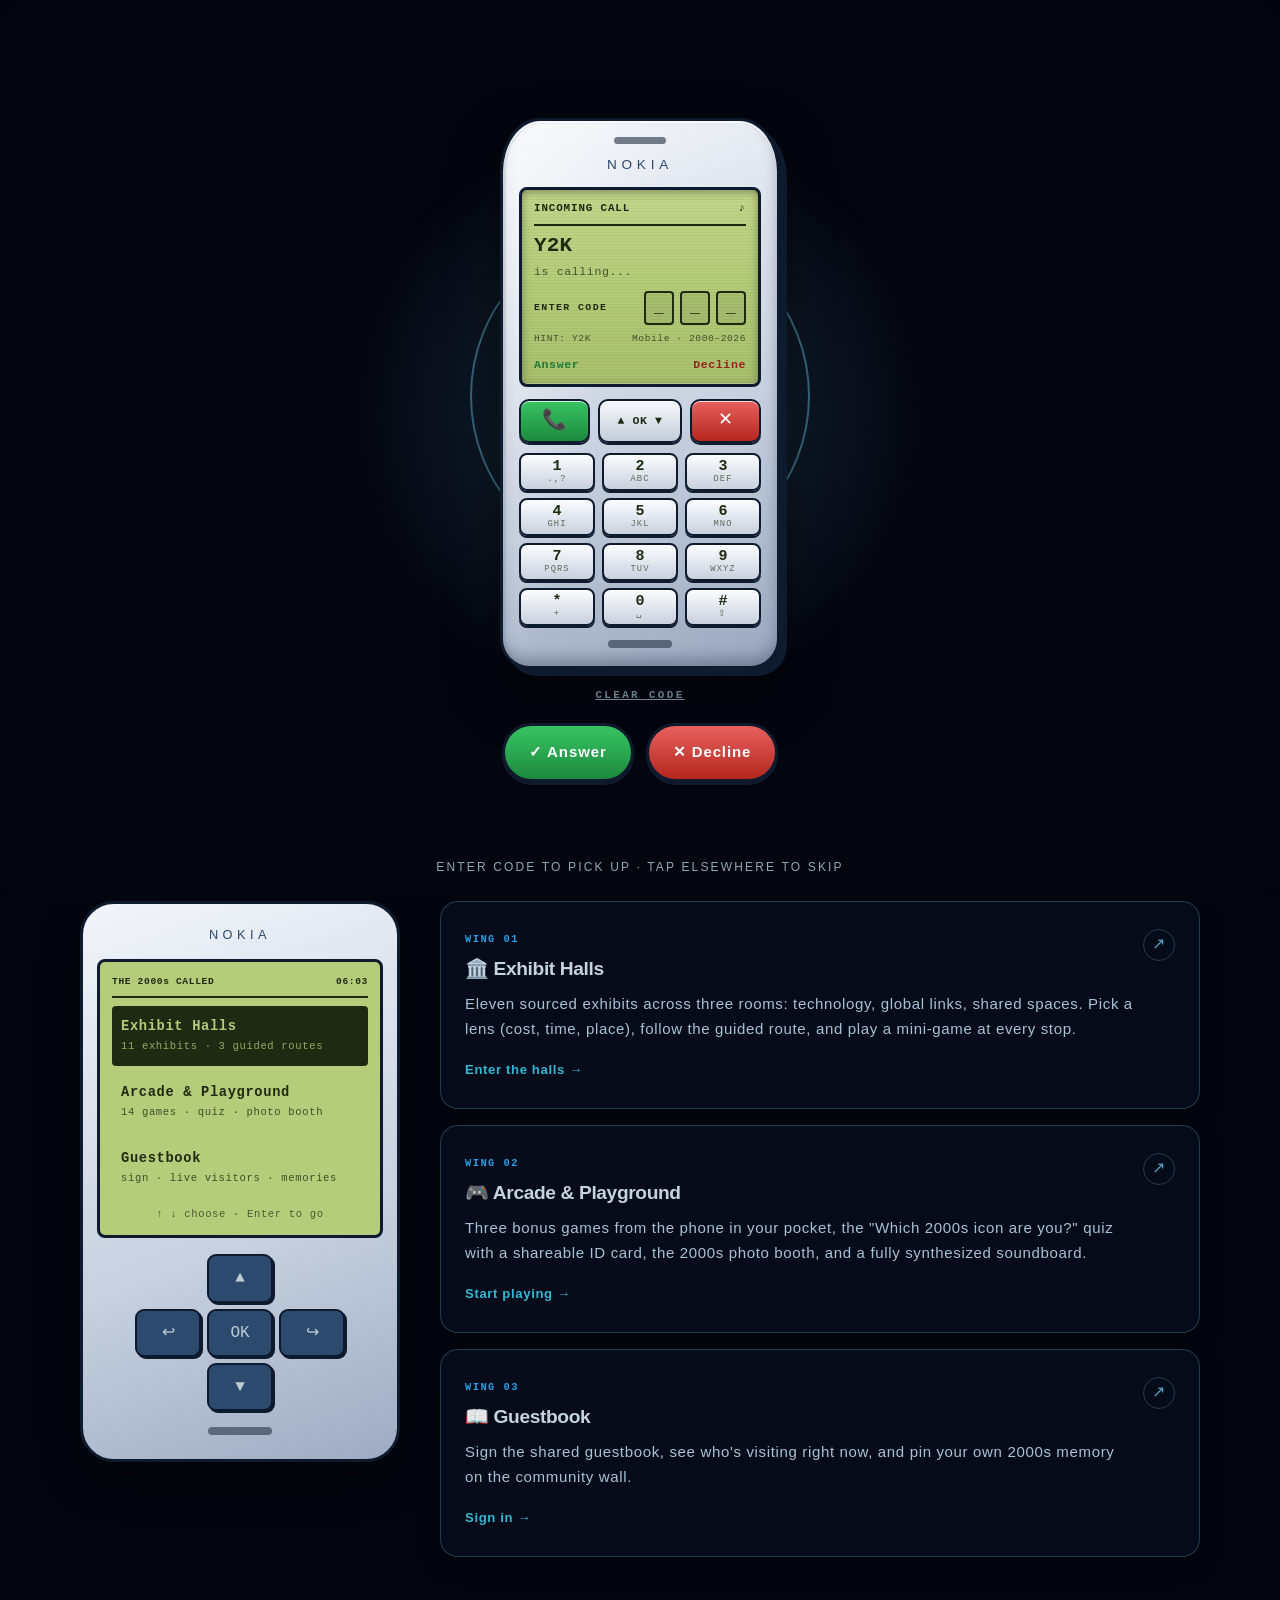
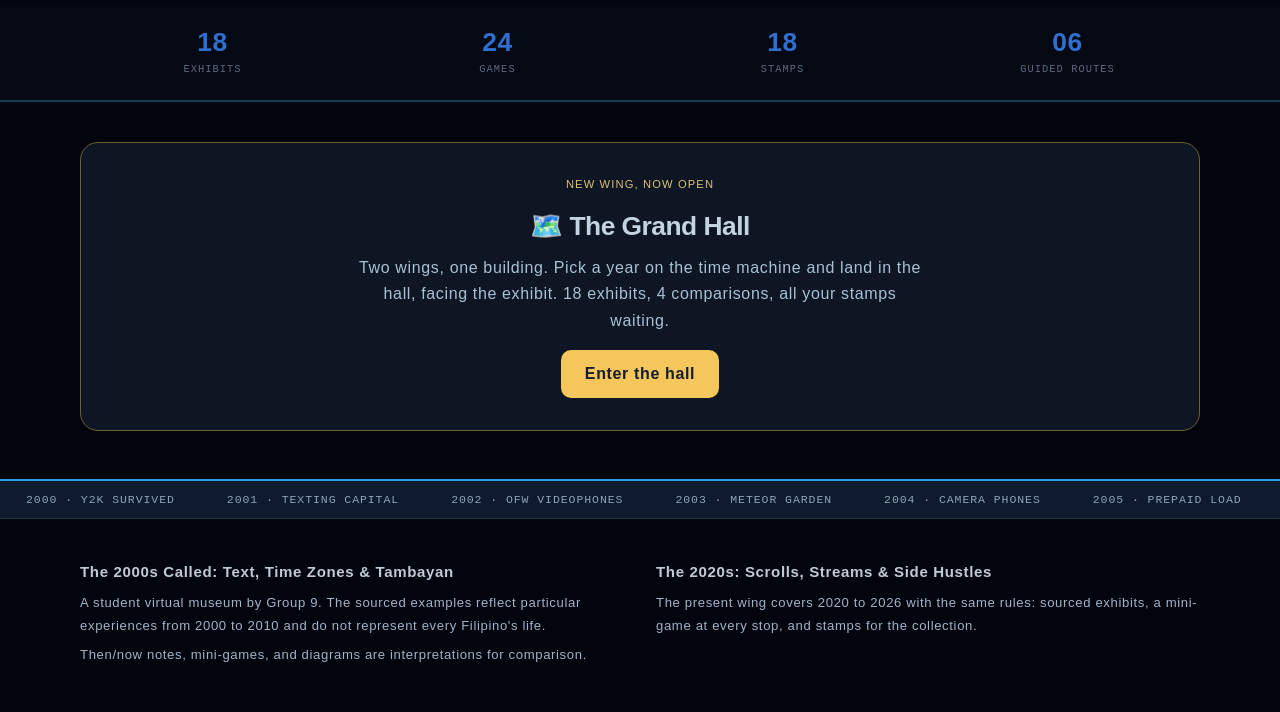
==== index.html @ 42da325d "Fix year-pop position, punch up the intro, add Y2K passcode to the ringing phone" ====
<!DOCTYPE html>
<html lang="en">
<head>
<meta charset="utf-8">
<meta name="viewport" content="width=device-width,initial-scale=1,viewport-fit=cover">
<title>Lobby · The 2000s Called</title>
<meta name="description" content="A Philippine pop culture virtual museum, 2000–2026. Two decades of exhibits, games, and stamps.">
<link rel="preconnect" href="https://commons.wikimedia.org">
<link rel="dns-prefetch" href="https://commons.wikimedia.org">
<link rel="canonical" href="https://lrcadelcarmenIT.github.io/y2kcalled.ppc/">
<meta property="og:title" content="Lobby · The 2000s Called">
<meta property="og:description" content="A Philippine pop culture virtual museum, 2000–2026. Two decades of exhibits, games, and stamps.">
<meta property="og:type" content="website">
<meta property="og:url" content="https://lrcadelcarmenIT.github.io/y2kcalled.ppc/">
<meta name="twitter:card" content="summary">
<meta name="twitter:title" content="Lobby · The 2000s Called">
<meta name="twitter:description" content="A Philippine pop culture virtual museum, 2000–2026. Two decades of exhibits, games, and stamps.">
<link rel="stylesheet" href="museum.css?v=noshadow">
<link rel="stylesheet" href="layout.css?v=noglow">
<link rel="stylesheet" href="enhance.css?v=noglow">
<style>
/* Time machine warp intro: full-screen overlay, transform/opacity only.
   An incoming call on a coded Nokia 3210 opens it: the phone rings with
   the Nokia tune until the visitor picks up (Answer), declines, or ~10s
   pass (auto-answer). On pickup the screen shows a connected state with a
   call timer for ~1s, then the warp pops: the years 2000-2026, huge, each
   over its real exhibit photo with its real exhibit name underneath,
   timeline bar gliding to 100%, then the title holds and the Lobby fades
   in. Normal speed throughout: 4.5s warp, 1.2s poster hold, 0.5s fade.
   No subtle textures — every change must read at a glance on a phone. */
.tm-intro{position:fixed;inset:0;z-index:9999;background:#04060f;display:flex;align-items:center;justify-content:center;overflow:hidden;touch-action:none;transition:opacity .5s cubic-bezier(.22,.61,.36,1),transform .5s cubic-bezier(.22,.61,.36,1);will-change:transform,opacity;}
/* Predictable sizing inside the overlay: padding and borders count inside
   the widths below, so the coded phone can never overflow a narrow phone. */
.tm-intro *{box-sizing:border-box;}
.tm-intro.tm-intro-leaving{opacity:0;transform:scale(1.07);pointer-events:none;}
.tm-intro-lock{overflow:hidden;}
@keyframes tm-lobby-in{from{opacity:0;}to{opacity:1;}}
html.tm-reveal main,html.tm-reveal .mast,html.tm-reveal .foot,html.tm-reveal .marquee,html.tm-reveal .year-ticker{animation:tm-lobby-in .6s ease both;}
.tm-warp{position:absolute;left:50%;top:50%;width:160vmax;height:160vmax;transform:translate(-50%,-50%);background:repeating-conic-gradient(from 0deg,rgba(92,184,217,0) 0deg 5deg,rgba(92,184,217,.16) 5deg 6deg,rgba(92,184,217,0) 6deg 11deg);-webkit-mask-image:radial-gradient(circle,transparent 14%,#000 55%);mask-image:radial-gradient(circle,transparent 14%,#000 55%);opacity:.35;pointer-events:none;will-change:transform,opacity;}
.tm-warp-purple{width:150vmax;height:150vmax;background:repeating-conic-gradient(from 0deg,rgba(139,63,217,0) 0deg 3deg,rgba(139,63,217,.16) 3deg 3.6deg,rgba(139,63,217,0) 3.6deg 7deg);-webkit-mask-image:radial-gradient(circle,transparent 20%,#000 60%);mask-image:radial-gradient(circle,transparent 20%,#000 60%);opacity:.18;}
.tm-photo{position:absolute;inset:0;background-size:cover;background-position:center;opacity:0;pointer-events:none;will-change:opacity,background-image,transform;transition:opacity .6s ease;}
/* Each new photo pushes in on its own year change (scale 1.02 to 1.14
   over .55s), so the depth change reads on every pop instead of a slow
   8s drift that barely moves inside a ~250ms year slot. The push is set
   from JS in showPhoto() and restarts on every change; transform-only,
   so it costs the compositor nothing; cover + scale-up can never expose
   an edge. */
@keyframes tm-photo-in{from{transform:scale(1.02);}to{transform:scale(1.14);}}
.tm-dim{position:absolute;inset:0;background:radial-gradient(ellipse at center,rgba(4,6,15,.14) 0%,rgba(4,6,15,.22) 55%,rgba(4,6,15,.34) 100%);pointer-events:none;}
.tm-burst{position:absolute;left:50%;top:50%;width:180vmax;height:180vmax;transform:translate(-50%,-50%) scale(.5);background:repeating-conic-gradient(from 0deg,rgba(92,184,217,0) 0deg 4deg,rgba(92,184,217,.55) 4deg 5deg,rgba(92,184,217,0) 5deg 9deg);-webkit-mask-image:radial-gradient(circle,transparent 8%,#000 45%);mask-image:radial-gradient(circle,transparent 8%,#000 45%);opacity:0;pointer-events:none;will-change:transform,opacity;}
.tm-burst.tm-burst-go{animation:tm-burst .7s ease-out forwards;}
@keyframes tm-burst{0%{opacity:0;transform:translate(-50%,-50%) scale(.5) rotate(0deg);}25%{opacity:.95;transform:translate(-50%,-50%) scale(1.15) rotate(12deg);}100%{opacity:0;transform:translate(-50%,-50%) scale(1.7) rotate(30deg);}}
.tm-flash{position:absolute;inset:0;background:#5cb8d9;opacity:0;pointer-events:none;}
.tm-flash.tm-flash-go{animation:tm-flash .4s ease-out forwards;}
@keyframes tm-flash{0%{opacity:.45;}100%{opacity:0;}}
/* The year stack. The year must pop at ONE fixed point on every change,
   so two things are pinned down here:
   (a) the perspective lives on .tm-year-wrap, whose box IS the year box
   (the ghost is absolute inside it, the year is its only in-flow child),
   so the perspective origin is the year's own centre. Before, the
   perspective sat on .tm-center, whose centre is ~65px below the year's
   (the name slot and the invisible title hang below it), so the
   translateZ zoom scaled that offset and the year swam ~44px vertically
   during every 300ms pop — up as it grew, down as it shrank.
   (b) the exhibit name lives in its own fixed-height slot (2 lines tall,
   vertically centred, overflow hidden), so a long name wrapping to two
   lines can never grow the block and shove the year up. Before, 2002
   ("OFW FAMILIES KEPT IN TOUCH", ~370px) and 2010 ("THE KEYPAD STARTED
   DISAPPEARING", ~442px) wrapped in the 350px slot at 390px wide and
   moved the year ~10px for those years only. */
.tm-center{position:relative;text-align:center;padding:0 20px;}
.tm-year-wrap{position:relative;perspective:800px;}
.tm-year-ghost{position:absolute;left:0;right:0;top:0;font-size:clamp(120px,36vw,320px);line-height:1;font-weight:800;letter-spacing:.02em;color:#5cb8d9;opacity:0;pointer-events:none;will-change:transform,opacity;}
.tm-year-ghost.era-2020s{color:#d94fd9;}
.tm-year-ghost.tm-ghost-go{animation:tm-ghost .4s cubic-bezier(.22,.61,.36,1) forwards;}
/* The ghost is the era-colour brightness pulse: a larger copy of the year
   in the era colour flashing up to half opacity behind the landing year,
   then fading as it grows past it. */
@keyframes tm-ghost{0%{opacity:.5;transform:translateZ(-60px) scale(.98);}100%{opacity:0;transform:translateZ(260px) scale(1.28);}}
.tm-year{font-size:clamp(120px,36vw,320px);line-height:1;font-weight:800;letter-spacing:.02em;color:#5cb8d9;transition:opacity .3s ease;will-change:transform,opacity;}
.tm-year.era-2000s{color:#5cb8d9;text-shadow:0 0 24px rgba(92,184,217,.9),0 0 70px rgba(92,184,217,.45);}
.tm-year.era-2020s{color:#d94fd9;text-shadow:0 0 24px rgba(217,79,217,.9),0 0 70px rgba(139,63,217,.5);}
.tm-year.tm-year-out{opacity:0;}
/* The beat: a quick opacity flash on the year itself as it lands, so each
   change reads even before the glow registers. Opacity-only, so it never
   fights the translateZ zoom the JS drives on the same element. */
.tm-year.tm-year-beat{animation:tm-year-beat .25s ease-out;}
@keyframes tm-year-beat{0%{opacity:.55;}100%{opacity:1;}}
.tm-name{font-size:clamp(16px,4.4vw,26px);font-weight:700;letter-spacing:.18em;text-transform:uppercase;color:#bfccd6;margin-top:12px;transition:opacity .3s ease;height:2.6em;line-height:1.3;display:flex;align-items:center;justify-content:center;overflow:hidden;}
.tm-name.tm-name-out{opacity:0;}
.tm-title{opacity:0;transform:scale(.94);}
.tm-title.tm-title-in{animation:tm-land .7s cubic-bezier(.18,1.5,.35,1) forwards;}
@keyframes tm-land{0%{opacity:0;transform:scale(.82);}55%{opacity:1;transform:scale(1.06);}100%{opacity:1;transform:scale(1);}}
.tm-title h2{font-size:clamp(48px,12vw,110px);line-height:1.05;letter-spacing:.04em;color:#bfccd6;margin:0 0 10px;text-shadow:0 0 16px rgba(92,184,217,.85),0 0 44px rgba(92,184,217,.5),0 0 90px rgba(92,184,217,.28);}
.tm-kicker{font-size:clamp(11px,2.4vw,15px);letter-spacing:.28em;color:#5cb8d9;margin:0 0 12px;}
.tm-tag{font-size:clamp(13px,2.8vw,18px);color:#bfccd6;margin:0;}
.tm-title-in .tm-tag{animation:tm-tag-in .5s ease .15s both;}
@keyframes tm-tag-in{from{opacity:0;transform:translateY(6px);}to{opacity:1;transform:translateY(0);}}
.tm-timeline{position:absolute;left:18px;right:18px;bottom:56px;pointer-events:none;}
.tm-timeline-row{display:flex;justify-content:space-between;align-items:baseline;font-size:13px;letter-spacing:.14em;color:#8fa8b8;margin-bottom:6px;}
.tm-timeline-now{font-size:24px;font-weight:800;letter-spacing:.04em;color:#5cb8d9;}
.tm-timeline-now.era-2020s{color:#d94fd9;}
.tm-timeline-track{height:12px;border-radius:6px;background:rgba(191,204,214,.22);overflow:hidden;}
.tm-timeline-fill{height:100%;width:0%;border-radius:6px;background:linear-gradient(90deg,#5cb8d9,#8b3fd9,#d94fd9);}
/* No width transition on the fill, on purpose. The fill is set by JS on every
   year change and must paint at exactly that width on the next frame. A
   transition retargets on every change, and when the compositor produces
   frames sparsely (headless/screenshot sessions) the retargeted transition
   never visibly progresses, so the bar sat pinned near its first value
   (~5.6%) while the years flew past, only catching up to 100% once the
   changes stopped at the title hold. Instant width sets cannot lag. */
.tm-skip{position:absolute;left:0;right:0;bottom:22px;text-align:center;font-size:12px;letter-spacing:.18em;color:#8fa8b8;margin:0;}
/* Incoming call opening: a coded Nokia 3210 rings — no photo. The phone is
   drawn in CSS/HTML in the Lobby Nokia's style, but realistic: true-to-life
   proportions, the 3210's shape, a proper keypad with real-looking keys, a
   believable LCD screen, and shading/depth (sheen, inset highlights, hard
   and soft shadows) so it reads as a real handset. The classic Nokia tune
   (assets/audio/nokia-tune.mp3, the Arcade soundboard file) plays with the
   ringing; browsers block audio before a gesture, so the first attempt is
   made on load and retried on the first pointerdown. The call is locked
   behind a passcode: the screen says Y2K is calling, and the visitor types
   Y2K on the keypad (classic multi-tap: 9 three times for Y, 2 four times
   for 2, 5 twice for K; a physical keyboard types Y, 2, K straight in).
   The right code unlocks the phone (UNLOCKED, ring stops), then CONNECTED
   for ~1s and the warp pops. Answer while locked shakes the phone and
   says ENTER CODE FIRST. Decline, tap elsewhere, any other key, or ~10s
   of ringing (auto-answer) skip the code entirely. The warp itself is
   unchanged and at normal speed: 4.5s warp, 1.2s poster hold, 0.5s fade.
   Total ~7.8s after the code is typed. */
.tm-call{position:absolute;inset:0;display:flex;flex-direction:column;align-items:center;justify-content:center;gap:16px;z-index:5;pointer-events:none;transition:opacity .4s cubic-bezier(.22,.61,.36,1),transform .4s cubic-bezier(.22,.61,.36,1);animation:tm-call-in .5s cubic-bezier(.22,.61,.36,1) backwards;}
/* The phone glides in on load instead of popping into place. `backwards`
   fill only: once the entrance ends, the element returns to its normal
   styles, so the lift-away transition (tm-call-off) still works. */
@keyframes tm-call-in{from{opacity:0;transform:translateY(14px) scale(.96);}to{opacity:1;transform:translateY(0) scale(1);}}
.tm-call.tm-call-off{opacity:0;transform:translateY(-28px) scale(1.1);pointer-events:none;}
.tm-call-glow{position:absolute;left:50%;top:46%;width:72vmin;height:72vmin;transform:translate(-50%,-50%);background:radial-gradient(circle,rgba(92,184,217,.22) 0%,rgba(92,184,217,0) 65%);pointer-events:none;}
.tm-call-pulse{position:absolute;left:50%;top:44%;width:min(340px,86vw);height:min(340px,86vw);transform:translate(-50%,-50%);border:2px solid rgba(92,184,217,.5);border-radius:50%;animation:tm-ring-pulse 1.6s ease-out infinite;pointer-events:none;}
@keyframes tm-ring-pulse{0%{opacity:.7;transform:translate(-50%,-50%) scale(.55);}100%{opacity:0;transform:translate(-50%,-50%) scale(1.15);}}
/* The 3210: tall candybar, slightly tapered, curved top and bottom. Same
   materials as the Lobby Nokia (light gradient body, dark border, hard
   offset shadow) plus a top sheen, inset highlights and a soft drop shadow
   for depth. It shakes in short bursts with a pause, like a real ring. */
.tm-call-phone{position:relative;width:min(280px,72vw);background:linear-gradient(160deg,#f4f6fa 0,#c9d2e0 55%,#9aa7bd 100%);border:3px solid #0e1a2e;border-radius:40px 40px 30px 30px/54px 54px 30px 30px;padding:14px 16px 18px;box-shadow:7px 7px 0 #0e1a2e,0 24px 50px rgba(0,0,0,.55),inset 0 2px 0 rgba(255,255,255,.75),inset 0 -8px 14px rgba(14,26,46,.28);pointer-events:auto;cursor:pointer;animation:tm-ring-shake 1.1s ease-in-out infinite;}
.tm-call-phone::before{content:"";position:absolute;inset:3px;border-radius:36px 36px 26px 26px/48px 48px 26px 26px;background:linear-gradient(105deg,rgba(255,255,255,.5) 0%,rgba(255,255,255,0) 42%);pointer-events:none;}
@keyframes tm-ring-shake{0%,55%,100%{transform:rotate(0deg) translateX(0);}8%{transform:rotate(1.2deg) translateX(2px);}16%{transform:rotate(-1.2deg) translateX(-2px);}24%{transform:rotate(.9deg) translateX(1px);}32%{transform:rotate(-.9deg) translateX(-1px);}40%{transform:rotate(.4deg);}48%{transform:rotate(0deg) translateX(0);}}
/* Once picked up, the phone stops shaking, the bell goes quiet, and the
   ring pulse fades — the call is connected. */
.tm-call-phone.tm-connected{animation:none;}
.tm-call-phone.tm-connected .tm-call-bell{animation:none;opacity:0;}
.tm-call.tm-connected .tm-call-pulse{animation:none;opacity:0;}
.tm-call-earpiece{position:relative;width:52px;height:7px;background:#0e1a2e;border-radius:4px;margin:2px auto 10px;opacity:.55;}
.tm-call-brand{position:relative;text-align:center;color:#2c4a6e;font-family:'Archivo Black',Impact,sans-serif;letter-spacing:.35em;font-size:.85rem;margin-bottom:10px;}
/* The LCD: recessed green glass, lighter at the top, faint pixel rows. The
   caller is the biggest thing on it; the softkey hints at the bottom mirror
   the real Answer/Decline buttons below the phone. */
.tm-call-screen{position:relative;background:linear-gradient(180deg,#c2d68a 0,#b5cc7a 45%,#a8bf6c 100%);border:3px solid #0e1a2e;border-radius:8px;min-height:172px;padding:10px 12px;display:flex;flex-direction:column;font-family:'Space Mono',monospace;color:#1e2b12;box-shadow:inset 0 2px 8px rgba(0,0,0,.35),inset 0 -1px 0 rgba(255,255,255,.35);}
.tm-call-screen::after{content:"";position:absolute;inset:0;border-radius:5px;background:repeating-linear-gradient(180deg,rgba(30,43,18,.05) 0 1px,transparent 1px 3px);pointer-events:none;}
.tm-call-status{display:flex;justify-content:space-between;font-size:.68rem;font-weight:700;letter-spacing:.08em;border-bottom:2px solid #1e2b12;padding-bottom:6px;margin-bottom:8px;}
.tm-call-bell{animation:tm-bell-pulse 1.1s ease-in-out infinite;}
@keyframes tm-bell-pulse{0%,55%,100%{opacity:1;}25%{opacity:.25;}45%{opacity:1;}}
.tm-call-caller{font-size:clamp(16px,5vw,21px);font-weight:700;letter-spacing:.01em;line-height:1.15;white-space:nowrap;}
.tm-call-sub{font-size:.72rem;opacity:.75;margin-top:4px;}
.tm-call-softkeys{margin-top:auto;padding-top:8px;display:flex;justify-content:space-between;font-size:.72rem;font-weight:700;}
.tm-call-softkeys .tm-sk-answer{color:#1d7a35;}
.tm-call-softkeys .tm-sk-decline{color:#a11d1d;}
/* The passcode: three slots on the LCD. The active slot (the letter
   currently cycling under multi-tap) is inverted and blinks, so the
   visitor sees W, X, Y change as they tap 9. Filled slots are solid. */
.tm-code{display:flex;align-items:center;justify-content:space-between;gap:8px;margin-top:10px;}
.tm-code-label{font-size:.62rem;font-weight:700;letter-spacing:.14em;}
.tm-code-slots{display:flex;gap:6px;}
.tm-code-slot{width:30px;height:34px;display:flex;align-items:center;justify-content:center;border:2px solid #1e2b12;border-radius:4px;font-size:1rem;font-weight:700;background:rgba(30,43,18,.08);}
.tm-code-slot.tm-code-active{background:#1e2b12;color:#b5cc7a;animation:tm-code-blink .5s steps(2,start) infinite;}
@keyframes tm-code-blink{50%{opacity:.55;}}
.tm-code-slot.tm-code-filled{background:rgba(30,43,18,.14);}
.tm-code-hint{display:flex;justify-content:space-between;font-size:.6rem;letter-spacing:.06em;opacity:.75;margin-top:6px;}
/* Wrong code / locked answer: a short horizontal shake. Transform-only,
   and it only replaces the ring shake while it runs. */
.tm-call-phone.tm-code-deny{animation:tm-deny-shake .45s ease-in-out;}
@keyframes tm-deny-shake{0%,100%{transform:translateX(0);}20%{transform:translateX(-7px);}40%{transform:translateX(6px);}60%{transform:translateX(-4px);}80%{transform:translateX(3px);}}
/* Unlocked: the ring stops (shake off, bell quiet, pulse faded) while the
   UNLOCKED beat shows, before the CONNECTED screen takes over. */
.tm-call-phone.tm-unlocked{animation:none;}
.tm-call-phone.tm-unlocked .tm-call-bell{animation:none;opacity:0;}
.tm-call.tm-unlocked .tm-call-pulse{animation:none;opacity:0;}
/* Clear code: a small text button under the phone, for starting the code
   over without waiting for a wrong-code reset. */
.tm-code-clear{pointer-events:auto;background:none;border:none;font-family:'Space Mono',monospace;font-size:.68rem;font-weight:700;letter-spacing:.22em;color:#8fa8b8;text-decoration:underline;cursor:pointer;padding:2px 8px;}
/* Call keys: green call, wide Navi-key, red end. Call and end are real
   buttons; the Navi-key is a plain span (tapping the phone itself answers). */
.tm-call-keys{position:relative;display:grid;grid-template-columns:1fr 1.2fr 1fr;gap:8px;margin-top:12px;}
.tm-key{border:2px solid #0e1a2e;border-radius:10px;background:linear-gradient(180deg,#f7f9fc 0,#c3ccd9 100%);box-shadow:0 2px 0 #0e1a2e,inset 0 1px 0 rgba(255,255,255,.8);font-family:'Space Mono',monospace;color:#1e2b12;cursor:pointer;padding:0;min-height:44px;}
.tm-key-call{background:linear-gradient(180deg,#37c463 0,#1d8a3e 100%);color:#fff;font-size:20px;}
.tm-key-end{background:linear-gradient(180deg,#e8605f 0,#b3271e 100%);color:#fff;font-size:18px;}
.tm-key-navi{font-size:.72rem;font-weight:700;letter-spacing:.05em;display:flex;align-items:center;justify-content:center;cursor:pointer;}
/* The keypad: domed keys with a number and its letters, shaded like real
   rubber keys — light on top, darker at the bottom, hard edge underneath. */
.tm-call-pad{position:relative;display:grid;grid-template-columns:repeat(3,1fr);gap:7px;margin-top:10px;}
.tm-pad-key{border:2px solid #0e1a2e;border-radius:8px;background:linear-gradient(180deg,#fbfcfe 0,#c9d1de 100%);box-shadow:0 2px 0 #0e1a2e,inset 0 1px 0 rgba(255,255,255,.85);min-height:38px;display:flex;flex-direction:column;align-items:center;justify-content:center;font-family:'Space Mono',monospace;color:#1e2b12;line-height:1.05;padding:0;cursor:pointer;}
.tm-pad-key b{font-size:15px;}
.tm-pad-key span{font-size:.55rem;letter-spacing:.12em;opacity:.65;}
.tm-call-speaker{position:relative;width:64px;height:8px;background:#0e1a2e;border-radius:4px;margin:14px auto 0;opacity:.5;}
/* The two big buttons under the phone: the unmistakable way to answer or
   decline, big enough for a thumb. */
.tm-call-actions{position:relative;display:flex;gap:12px;pointer-events:auto;z-index:6;}
.tm-call-btn{border:3px solid #0e1a2e;border-radius:999px;padding:14px 24px;min-height:48px;font-size:15px;font-weight:800;letter-spacing:.06em;cursor:pointer;box-shadow:0 3px 0 #0e1a2e;font-family:inherit;}
.tm-call-answer{background:linear-gradient(180deg,#37c463,#1d8a3e);color:#fff;}
.tm-call-decline{background:linear-gradient(180deg,#e8605f,#b3271e);color:#fff;}
/* Short screens: shrink the phone so the whole call layer fits without
   clipping. The overlay never scrolls, so the handset must fit the
   viewport it is given — a 390px phone in landscape or a short Android
   screen still shows the whole phone, its keys and both buttons. */
@media (max-height:720px){
  .tm-call{gap:12px;}
  .tm-call-phone{padding:10px 14px 14px;}
  .tm-call-screen{min-height:150px;}
  .tm-pad-key{min-height:32px;}
}
@media (max-height:600px){
  .tm-call-screen{min-height:130px;}
  .tm-pad-key{min-height:28px;}
  .tm-key{min-height:36px;}
  .tm-call-btn{min-height:44px;padding:12px 20px;}
}
/* While the call rings, the warp stage stays hidden behind the phone. */
.tm-intro.tm-calling .tm-center,.tm-intro.tm-calling .tm-timeline,.tm-intro.tm-calling .tm-warp,.tm-intro.tm-calling .tm-warp-purple,.tm-intro.tm-calling .tm-photo{opacity:0!important;}
@media (prefers-reduced-motion:reduce){.tm-call,.tm-call-phone,.tm-call-bell,.tm-call-pulse,.tm-photo{animation:none!important;}}
/* 2020s smartphone moved into the hero (under the title): room below it so
   it does not touch the pictures. The lobby-menu phone-wrap now holds only
   the wing cards, so it is a single column at every width. */
.intro-grid[data-pane="2020s"] .intro-copy .smartphone{margin:28px auto;}
.phone-wrap{grid-template-columns:minmax(0,1fr);}
</style>
</head>
<body class="future"><div class="site-dust" id="site-dust" aria-hidden="true"></div>
<div class="tm-intro tm-calling" id="tm-intro" aria-hidden="true">
  <audio id="tm-tune" src="assets/audio/nokia-tune.mp3?v=realclips2" preload="auto"></audio>
  <div class="tm-call" id="tm-call" aria-hidden="true">
    <div class="tm-call-glow" aria-hidden="true"></div>
    <div class="tm-call-pulse" aria-hidden="true"></div>
    <div class="tm-call-phone" id="tm-call-phone" role="button" tabindex="0" aria-label="Nokia 3210, incoming call from Y2K. Enter the code Y2K on the keypad, then answer.">
      <div class="tm-call-earpiece" aria-hidden="true"></div>
      <div class="tm-call-brand">NOKIA</div>
      <div class="tm-call-screen">
        <div class="tm-call-status"><span id="tm-call-status-text">INCOMING CALL</span><span class="tm-call-bell" aria-hidden="true">♪</span></div>
        <div class="tm-call-caller">Y2K</div>
        <div class="tm-call-sub" id="tm-call-sub">is calling...</div>
        <div class="tm-code" id="tm-code">
          <span class="tm-code-label">ENTER CODE</span>
          <span class="tm-code-slots">
            <span class="tm-code-slot" id="tm-code-0">_</span>
            <span class="tm-code-slot" id="tm-code-1">_</span>
            <span class="tm-code-slot" id="tm-code-2">_</span>
          </span>
        </div>
        <div class="tm-code-hint"><span>HINT: Y2K</span><span>Mobile · 2000–2026</span></div>
        <div class="tm-call-softkeys"><span class="tm-sk-answer" id="tm-call-sk-answer">Answer</span><span class="tm-sk-decline" id="tm-call-sk-decline">Decline</span></div>
      </div>
      <div class="tm-call-keys">
        <button type="button" class="tm-key tm-key-call" id="tm-callkey-answer" aria-label="Answer the call">📞</button>
        <span class="tm-key tm-key-navi" aria-hidden="true">▲ OK ▼</span>
        <button type="button" class="tm-key tm-key-end" id="tm-callkey-decline" aria-label="Decline the call">✕</button>
      </div>
      <div class="tm-call-pad" id="tm-call-pad">
        <button type="button" class="tm-pad-key" data-key="1" aria-label="Key 1"><b>1</b><span>.,?</span></button>
        <button type="button" class="tm-pad-key" data-key="2" aria-label="Key 2, ABC"><b>2</b><span>ABC</span></button>
        <button type="button" class="tm-pad-key" data-key="3" aria-label="Key 3, DEF"><b>3</b><span>DEF</span></button>
        <button type="button" class="tm-pad-key" data-key="4" aria-label="Key 4, GHI"><b>4</b><span>GHI</span></button>
        <button type="button" class="tm-pad-key" data-key="5" aria-label="Key 5, JKL"><b>5</b><span>JKL</span></button>
        <button type="button" class="tm-pad-key" data-key="6" aria-label="Key 6, MNO"><b>6</b><span>MNO</span></button>
        <button type="button" class="tm-pad-key" data-key="7" aria-label="Key 7, PQRS"><b>7</b><span>PQRS</span></button>
        <button type="button" class="tm-pad-key" data-key="8" aria-label="Key 8, TUV"><b>8</b><span>TUV</span></button>
        <button type="button" class="tm-pad-key" data-key="9" aria-label="Key 9, WXYZ"><b>9</b><span>WXYZ</span></button>
        <button type="button" class="tm-pad-key" data-key="*" aria-label="Key star"><b>*</b><span>+</span></button>
        <button type="button" class="tm-pad-key" data-key="0" aria-label="Key 0"><b>0</b><span>␣</span></button>
        <button type="button" class="tm-pad-key" data-key="#" aria-label="Key hash"><b>#</b><span>⇧</span></button>
      </div>
      <div class="tm-call-speaker" aria-hidden="true"></div>
    </div>
    <button type="button" class="tm-code-clear" id="tm-code-clear">CLEAR CODE</button>
    <div class="tm-call-actions">
      <button type="button" class="tm-call-btn tm-call-answer" id="tm-answer">✓ Answer</button>
      <button type="button" class="tm-call-btn tm-call-decline" id="tm-decline">✕ Decline</button>
    </div>
  </div>
  <div class="tm-photo" id="tm-photo" aria-hidden="true"></div>
  <div class="tm-photo" id="tm-photo-b" aria-hidden="true"></div>
  <div class="tm-dim" aria-hidden="true"></div>
  <div class="tm-warp" id="tm-warp" aria-hidden="true"></div>
  <div class="tm-warp tm-warp-purple" id="tm-warp-purple" aria-hidden="true"></div>
  <div class="tm-burst" id="tm-burst" aria-hidden="true"></div>
  <div class="tm-flash" id="tm-flash" aria-hidden="true"></div>
  <div class="tm-center">
    <div class="tm-year-wrap" id="tm-year-wrap">
      <div class="tm-year-ghost" id="tm-year-ghost" aria-hidden="true"></div>
      <div class="tm-year era-2000s" id="tm-year">2000</div>
    </div>
    <div class="tm-name" id="tm-name">Y2K</div>
    <div class="tm-title" id="tm-title">
      <p class="tm-kicker">2000–2026</p>
      <h2>THE 2000s CALLED</h2>
      <p class="tm-tag">A Philippine pop culture virtual museum.</p>
    </div>
  </div>
  <div class="tm-timeline" aria-hidden="true">
    <div class="tm-timeline-row"><span>2000</span><span class="tm-timeline-now era-2000s" id="tm-timeline-now">2000</span><span>2026</span></div>
    <div class="tm-timeline-track"><div class="tm-timeline-fill" id="tm-timeline-fill"></div></div>
  </div>
  <p class="tm-skip" id="tm-skip">ENTER CODE TO PICK UP · TAP ELSEWHERE TO SKIP</p>
</div>
<noscript><style>.tm-intro{display:none!important;}</style></noscript>
<script>
(function(){
  var overlay=document.getElementById('tm-intro');
  if(!overlay)return;
  var yearEl=document.getElementById('tm-year');
  var nameEl=document.getElementById('tm-name');
  var titleEl=document.getElementById('tm-title');
  var warpEl=document.getElementById('tm-warp');
  var warpP=document.getElementById('tm-warp-purple');
  var photoEl=document.getElementById('tm-photo');
  var photoB=document.getElementById('tm-photo-b');
  var ghostEl=document.getElementById('tm-year-ghost');
  var burstEl=document.getElementById('tm-burst');
  var flashEl=document.getElementById('tm-flash');
  var tlFill=document.getElementById('tm-timeline-fill');
  var tlNow=document.getElementById('tm-timeline-now');
  var callEl=document.getElementById('tm-call');
  var callPhone=document.getElementById('tm-call-phone');
  var answerBtn=document.getElementById('tm-answer');
  var declineBtn=document.getElementById('tm-decline');
  var callKeyAnswer=document.getElementById('tm-callkey-answer');
  var callKeyDecline=document.getElementById('tm-callkey-decline');
  var skipHint=document.getElementById('tm-skip');
  var tune=document.getElementById('tm-tune');
  var callStatusText=document.getElementById('tm-call-status-text');
  var callSub=document.getElementById('tm-call-sub');
  var skAnswer=document.getElementById('tm-call-sk-answer');
  var skDecline=document.getElementById('tm-call-sk-decline');
  var codeSlotEls=[document.getElementById('tm-code-0'),document.getElementById('tm-code-1'),document.getElementById('tm-code-2')];
  var codeClearBtn=document.getElementById('tm-code-clear');
  var padKeys=Array.prototype.slice.call(document.querySelectorAll('#tm-call-pad .tm-pad-key'));
  var YEARS=[2000,2001,2002,2003,2004,2005,2006,2007,2008,2009,2010,2020,2021,2022,2023,2024,2025,2026];
  /* Real exhibit photos, from MEDIA00 (museum.js) and MEDIA20 (wing2020s.js).
     All 18 exhibit years, 2000-2026 — the first two years are back in the
     warp, with their positioning fixed (see the first-year seeding in
     frame()), not removed. */
  var PHOTOS={
    2000:'https://commons.wikimedia.org/wiki/Special:FilePath/Bug%20de%20l%27an%202000.jpg?width=600',
    2001:'phones-2005.jpg',
    2002:'https://commons.wikimedia.org/wiki/Special:FilePath/Nokia%203310%20blue.jpg?width=480',
    2003:'https://commons.wikimedia.org/wiki/Special:FilePath/1990s%20Television%20Set.jpg?width=480',
    2004:'https://commons.wikimedia.org/wiki/Special:FilePath/Nokia%207650%2001.jpg?width=480',
    2005:'https://commons.wikimedia.org/wiki/Special:FilePath/Sari-Sari%20Store%20Cavite.jpg?width=600',
    2006:'internet-cafe-2010.jpg',
    2007:'https://commons.wikimedia.org/wiki/Special:FilePath/Student%20with%20computer.JPG?width=600',
    2008:'https://commons.wikimedia.org/wiki/Special:FilePath/Manny%20Pacman%20Pacquiao%201.jpg?width=480',
    2009:'https://commons.wikimedia.org/wiki/Special:FilePath/Campus%20Party%20Brasil,%2011%20a%2017%20de%20fevereiro%20de%202008%20em%20S.P.%20-%20panoramio.jpg?width=600',
    2010:'https://commons.wikimedia.org/wiki/Special:FilePath/Apple-iPhone-002.jpg?width=480',
    2020:'https://commons.wikimedia.org/wiki/Special:FilePath/TikTok%20app.jpg?width=600',
    2021:'https://commons.wikimedia.org/wiki/Special:FilePath/Hidilyn%20Diaz%202015.jpg?width=600',
    2022:'https://commons.wikimedia.org/wiki/Special:FilePath/Eraserheads-Credit-WEU-Event-Management-Service-HERO@2000x1270.jpg?width=600',
    2023:'https://commons.wikimedia.org/wiki/Special:FilePath/ChatGPT-Logo.svg?width=480',
    2024:'https://commons.wikimedia.org/wiki/Special:FilePath/BINI-from-binified-concert-2025-0D1A5041.jpg?width=600',
    2025:'halalan2025.jpg',
    2026:'gta6.jpg'
  };
  /* Real exhibit names, shortened from the titles in exhibits00 (museum.js)
     and EXHIBITS20 (wing2020s.js). Nothing invented: each name is the real
     title's own words, trimmed to a few. */
  var NAMES={
    2000:'Y2K',
    2001:'Prepaid texting',
    2002:'OFW families kept in touch',
    2003:'Meteor Garden',
    2004:'The camera phone',
    2005:'Load you could share',
    2006:'Internet cafés',
    2007:'Friendster',
    2008:'Public boxing screen',
    2009:'Farming on Facebook',
    2010:'The keypad started disappearing',
    2020:'The For You Page Nation',
    2021:'The First Gold',
    2022:'The Final Reunion',
    2023:'The AI Classmate',
    2024:'The Pantropiko Summer',
    2025:'The Halalan Shake-up',
    2026:'The Wait for GTA 6'
  };
  var YEAR_MS=4500, SETTLE_MS=1200, FADE_MS=500, AUTO_MS=10000, CONNECT_MS=1000;
  var CODE='Y2K', COMMIT_MS=900, UNLOCK_MS=600;
  var done=false, rafId=0, startTs=0, lastIdx=-1, lastChangeTs=0, lastFrameTs=0, revealed=false, photoActive=0, burstDone=false, answered=false, callHidden=false, tuneFailed=false, autoTimer=0, connectTimer=0, callTimer=0, callSecs=0;
  var unlocked=false, codeSlots=['','',''], codeIdx=0, pendingKey=null, pendingChar='', pendingPos=-1, commitTimer=0, unlockTimer=0, wrongTimer=0, denyTimer=0;
  var angle=0, angleP=0, failed={};
  function removeNode(){ if(overlay.parentNode) overlay.parentNode.removeChild(overlay); stopTune(); }
  /* Stop the tune outright — pause AND reset to the start — whenever the
     intro ends for any reason. A detached <audio> element can keep playing
     until it is garbage-collected, so removing the overlay alone is not
     enough: without this the tune could keep playing over the Lobby after
     a skip, a decline, or the natural finish. */
  function stopTune(){
    if(!tune) return;
    try{ tune.pause(); }catch(err){}
    try{ tune.currentTime=0; }catch(err){}
  }
  function startLeaving(){
    if(revealed)return; revealed=true;
    overlay.classList.add('tm-intro-leaving');
    document.documentElement.classList.add('tm-reveal');
    document.documentElement.classList.remove('tm-intro-lock');
    document.body.classList.remove('tm-intro-lock');
  }
  function finish(fast){
    if(done)return; done=true;
    if(rafId) cancelAnimationFrame(rafId);
    if(autoTimer){ clearTimeout(autoTimer); autoTimer=0; }
    if(connectTimer){ clearTimeout(connectTimer); connectTimer=0; }
    if(callTimer){ clearInterval(callTimer); callTimer=0; }
    if(commitTimer){ clearTimeout(commitTimer); commitTimer=0; }
    if(unlockTimer){ clearTimeout(unlockTimer); unlockTimer=0; }
    if(wrongTimer){ clearTimeout(wrongTimer); wrongTimer=0; }
    if(denyTimer){ clearTimeout(denyTimer); denyTimer=0; }
    stopTune();
    overlay.removeEventListener('click', onSkip);
    overlay.removeEventListener('pointerdown', tryTune);
    window.removeEventListener('keydown', onKey, true);
    if(fast){
      document.documentElement.classList.remove('tm-intro-lock','tm-reveal');
      document.body.classList.remove('tm-intro-lock');
      removeNode(); return;
    }
    startLeaving();
    setTimeout(removeNode, FADE_MS+60);
  }
  function onSkip(){ finish(true); }
  function onKey(e){
    var t=e.target;
    /* Enter/Space on the call controls belong to those controls (Answer
       picks up, Decline skips) — any other key skips the intro. */
    if(t && t.closest && t.closest('#tm-call-phone,#tm-answer,#tm-decline,#tm-callkey-answer,#tm-callkey-decline') && (e.key==='Enter'||e.key===' ')){ return; }
    /* Code entry on a physical keyboard: Y, 2 or K fills the next slot
       directly, Backspace/Delete clears the code. Only while the call is
       ringing and locked; every other key still skips to the Lobby. */
    if(!answered && !done && !unlocked){
      var k=e.key;
      if(k==='Backspace'||k==='Delete'){ clearCode(); restoreStatus(); return; }
      if(k && k.length===1){
        var up=k.toUpperCase();
        if(up==='Y'||up==='2'||up==='K'){ typeCodeChar(up); return; }
      }
    }
    onSkip();
  }
  function restoreStatus(){
    if(callStatusText && !answered && !unlocked && !done) callStatusText.textContent='INCOMING CALL';
  }
  if(window.matchMedia && window.matchMedia('(prefers-reduced-motion: reduce)').matches){
    removeNode(); return;
  }
  Object.keys(PHOTOS).forEach(function(y){
    var im=new Image();
    im.onerror=function(){ failed[PHOTOS[y]]=true; };
    im.src=PHOTOS[y];
  });
  /* The Nokia tune (assets/audio/nokia-tune.mp3, the Arcade soundboard file,
     classic Nokia tune, CC BY-SA 3.0). It plays with the ringing phone.
     Browsers block audio before a user gesture, so the attempt on load
     usually fails silently; the first pointerdown retries it as a real
     gesture. If the file fails to load, the intro still works with visual
     ringing only. */
  function tryTune(){
    if(!tune || tuneFailed) return;
    try{
      var p=tune.play();
      if(p && p.catch) p.catch(function(){});
    }catch(err){}
  }
  if(tune){ tune.addEventListener('error', function(){ tuneFailed=true; }); tryTune(); }
  document.documentElement.classList.add('tm-intro-lock');
  document.body.classList.add('tm-intro-lock');
  overlay.addEventListener('click', onSkip);
  overlay.addEventListener('pointerdown', tryTune);
  window.addEventListener('keydown', onKey, true);
  /* Answer picks up the call: the phone stops ringing, the screen shows a
     connected state with a call timer starting, and after ~1s the warp
     pops. Decline skips the whole intro. Tapping the phone itself answers;
     tapping anywhere else on the overlay skips. While the code is locked,
     every Answer path refuses (shake + ENTER CODE FIRST) — only the
     unlock flow and the auto-answer pass force=true and bypass the lock. */
  function answerCall(e, force){
    if(e) e.stopPropagation();
    if(answered || done) return;
    if(!force && !unlocked){ denyAnswer(); return; }
    answered=true;
    if(autoTimer){ clearTimeout(autoTimer); autoTimer=0; }
    tryTune();
    callPhone.classList.add('tm-connected');
    callEl.classList.add('tm-connected');
    if(callStatusText) callStatusText.textContent='CONNECTED';
    if(callSub){ callSecs=0; callSub.textContent='00:00'; }
    if(skAnswer) skAnswer.textContent='End';
    if(skDecline) skDecline.textContent='';
    if(skipHint) skipHint.textContent='TAP ANYWHERE TO SKIP';
    callTimer=setInterval(function(){
      callSecs++;
      if(callSub) callSub.textContent=('0'+Math.floor(callSecs/60)).slice(-2)+':'+('0'+(callSecs%60)).slice(-2);
    }, 1000);
    connectTimer=setTimeout(startWarp, CONNECT_MS);
  }
  function startWarp(){
    if(done || !answered) return;
    callEl.classList.add('tm-call-off');
    overlay.classList.remove('tm-calling');
    startTs=0; lastFrameTs=0;
    rafId=requestAnimationFrame(frame);
  }
  function declineCall(e){
    if(e) e.stopPropagation();
    finish(true);
  }
  if(callPhone){
    callPhone.addEventListener('click', answerCall);
    callPhone.addEventListener('keydown', function(e){
      /* Only the phone itself answers on Enter/Space — a focused keypad
         key must type its letter, not pick up the call. */
      if(e.target!==callPhone) return;
      if(e.key==='Enter'||e.key===' '){ e.preventDefault(); answerCall(e); }
    });
  }
  if(answerBtn) answerBtn.addEventListener('click', answerCall);
  if(callKeyAnswer) callKeyAnswer.addEventListener('click', answerCall);
  if(declineBtn) declineBtn.addEventListener('click', declineCall);
  if(callKeyDecline) callKeyDecline.addEventListener('click', declineCall);
  /* The Y2K passcode, like a real old Nokia. The keypad is classic
     multi-tap: each key cycles its letters then its digit (2=ABC2, 5=JKL5,
     9=WXYZ9), so Y is 9 three times, 2 is 2 four times, K is 5 twice. A
     ~900ms pause or a different key commits the letter showing in the
     active slot. A physical keyboard types Y, 2, K straight into the
     slots. The Answer paths stay locked until the code reads Y2K; the
     escape hatches (Decline, tap elsewhere, any other key, auto-answer)
     never ask for the code. */
  var KEYMAP={'1':'.,?1','2':'ABC2','3':'DEF3','4':'GHI4','5':'JKL5','6':'MNO6','7':'PQRS7','8':'TUV8','9':'WXYZ9','0':'0','*':'*+','#':'#'};
  function renderCode(){
    for(var i=0;i<3;i++){
      var s=codeSlotEls[i];
      if(!s) continue;
      var ch=i<codeIdx?codeSlots[i]:(i===codeIdx&&pendingChar?pendingChar:'');
      s.textContent=ch||'_';
      s.classList.toggle('tm-code-filled', i<codeIdx);
      s.classList.toggle('tm-code-active', i===codeIdx&&!!pendingChar);
    }
  }
  function commitPending(){
    if(commitTimer){ clearTimeout(commitTimer); commitTimer=0; }
    if(!pendingChar) return;
    codeSlots[codeIdx]=pendingChar;
    codeIdx++;
    pendingKey=null; pendingChar=''; pendingPos=-1;
    renderCode();
    if(codeIdx>=3) checkCode();
  }
  function pressPadKey(key){
    if(done||answered||unlocked) return;
    if(pendingKey===key){
      pendingPos=(pendingPos+1)%KEYMAP[key].length;
      pendingChar=KEYMAP[key][pendingPos];
    }else{
      commitPending();
      if(codeIdx>=3) return;
      pendingKey=key; pendingPos=0;
      pendingChar=KEYMAP[key][0];
    }
    renderCode();
    if(commitTimer) clearTimeout(commitTimer);
    commitTimer=setTimeout(commitPending, COMMIT_MS);
  }
  function typeCodeChar(ch){
    if(done||answered||unlocked) return;
    commitPending();
    if(codeIdx>=3) return;
    codeSlots[codeIdx]=ch; codeIdx++;
    renderCode();
    if(codeIdx>=3) checkCode();
  }
  function checkCode(){
    if(codeSlots.join('')===CODE){ unlockCode(); }
    else { wrongCode(); }
  }
  function unlockCode(){
    unlocked=true;
    if(commitTimer){ clearTimeout(commitTimer); commitTimer=0; }
    if(callStatusText) callStatusText.textContent='UNLOCKED';
    callPhone.classList.add('tm-unlocked');
    callEl.classList.add('tm-unlocked');
    unlockTimer=setTimeout(function(){ answerCall(null, true); }, UNLOCK_MS);
  }
  function wrongCode(){
    if(callStatusText) callStatusText.textContent='WRONG CODE';
    callPhone.classList.remove('tm-code-deny');
    void callPhone.offsetWidth;
    callPhone.classList.add('tm-code-deny');
    wrongTimer=setTimeout(function(){
      callPhone.classList.remove('tm-code-deny');
      clearCode();
      restoreStatus();
    }, 1000);
  }
  function denyAnswer(){
    if(callStatusText) callStatusText.textContent='ENTER CODE FIRST';
    callPhone.classList.remove('tm-code-deny');
    void callPhone.offsetWidth;
    callPhone.classList.add('tm-code-deny');
    if(denyTimer) clearTimeout(denyTimer);
    denyTimer=setTimeout(function(){
      callPhone.classList.remove('tm-code-deny');
      restoreStatus();
    }, 1200);
  }
  function clearCode(){
    if(answered||unlocked||done) return;
    if(commitTimer){ clearTimeout(commitTimer); commitTimer=0; }
    codeSlots=['','','']; codeIdx=0; pendingKey=null; pendingChar=''; pendingPos=-1;
    renderCode();
  }
  padKeys.forEach(function(btn){
    btn.addEventListener('click', function(e){
      /* Stop the tap here: without this it bubbles to the phone (which
         would try to answer) and the overlay (which would skip). */
      e.stopPropagation();
      pressPadKey(btn.getAttribute('data-key'));
    });
  });
  if(codeClearBtn) codeClearBtn.addEventListener('click', function(e){
    e.stopPropagation();
    clearCode();
    restoreStatus();
  });
  /* If nobody picks up, the phone answers itself after ~10s of ringing and
     the warp plays — the call never rings forever. The auto-answer bypasses
     the passcode, so the code can never trap a visitor out of the site.
     The tune keeps playing through the auto-answer exactly as it does on
     a manual answer. */
  autoTimer=setTimeout(function(){ if(!answered && !done) answerCall(null, true); }, AUTO_MS);
  function easeInOutQuad(p){ return p<.5 ? 2*p*p : 1-Math.pow(-2*p+2,2)/2; }
  function easeInOutSine(p){ return (1-Math.cos(Math.PI*p))/2; }
  /* The pop: ease-out-back overshoots past 1 (peak ~1.09 at p~0.7) and
     settles back to 1, so every year lands slightly large and then
     settles — a visible beat on each change instead of a smooth glide.
     It rises fast early (e~0.5 at p~0.13), which is the snappy entry. */
  function easeOutBack(p){ var c1=1.70158, c3=c1+1; return 1+c3*Math.pow(p-1,3)+c1*Math.pow(p-1,2); }
  function easeOutCubic(p){ return 1-Math.pow(1-p,3); }
  function showPhoto(year){
    var src=PHOTOS[year];
    var cur=photoActive?photoB:photoEl;
    var nxt=photoActive?photoEl:photoB;
    if(!src || failed[src]){ cur.style.opacity='0'; nxt.style.opacity='0'; return; }
    nxt.style.backgroundImage='url("'+src+'")';
    nxt.style.opacity='0.75';
    cur.style.opacity='0';
    /* Restart the per-change push on the incoming layer: it starts at
       scale 1.02 and pushes to 1.14, so the depth change reads on every
       year change. The outgoing layer keeps its finished push while it
       fades out. */
    nxt.style.animation='none';
    void nxt.offsetWidth;
    nxt.style.animation='tm-photo-in .55s cubic-bezier(.22,.61,.36,1) forwards';
    photoActive=photoActive?0:1;
  }
  function frame(now){
    if(done)return;
    if(!startTs) startTs=now;
    var dt=lastFrameTs? now-lastFrameTs : 16; lastFrameTs=now;
    var t=now-startTs;
    var wt=t;
    /* The phone lifts away over the first 400ms of the warp, then leaves
       the DOM flow so it can never cover the years. The call timer is done
       once the phone is gone. */
    if(!callHidden && t>450){
      callHidden=true;
      callEl.style.display='none';
      if(callTimer){ clearInterval(callTimer); callTimer=0; }
    }
    if(wt<YEAR_MS){
      var p=wt/YEAR_MS, e=easeInOutSine(p);
      /* Timeline fill glides continuously from elapsed time, not in steps
         per year: it must track the warp smoothly on every frame. */
      tlFill.style.width=(e*100).toFixed(1)+'%';
      var idx=Math.min(YEARS.length-1, Math.floor(e*YEARS.length));
      if(idx!==lastIdx){
        var prev=lastIdx>=0?YEARS[lastIdx]:null;
        lastIdx=idx;
        if(prev===null){
          /* First year: seed it as if it were already mid-flight, like every
             other year is when it is seen. There is no previous year in the
             list, so the ghost is an echo of 2000 itself (no new label, no
             invented exhibit), and the zoom starts at the mid-zoom phase
             of the easeOutBack sweep: age 38ms of the 300ms sweep gives
             e~0.5, translateZ about -170px, instead of from far/small.
             Without this, the 2000 frame is the outlier: no ghost behind
             it and seen at the smallest scale. The wrap fix (perspective
             on .tm-year-wrap, at the year's own centre) means the zoom no
             longer moves the year's apparent position at all — the seed
             only matches its size to the mid-warp years. */
          lastChangeTs=now-38;
          ghostEl.textContent='2000';
          ghostEl.classList.remove('tm-ghost-go');
          void ghostEl.offsetWidth;
          ghostEl.classList.add('tm-ghost-go');
        } else {
          lastChangeTs=now;
          ghostEl.textContent=prev;
          ghostEl.classList.remove('tm-ghost-go');
          void ghostEl.offsetWidth;
          ghostEl.classList.add('tm-ghost-go');
        }
        yearEl.textContent=YEARS[idx];
        nameEl.textContent=NAMES[YEARS[idx]];
        nameEl.classList.remove('tm-name-out');
        /* The beat: retrigger the opacity flash on the year so every change
           lands with a visible pulse. Same remove/reflow/add pattern as
           the ghost, so it restarts on every year. */
        yearEl.classList.remove('tm-year-beat');
        void yearEl.offsetWidth;
        yearEl.classList.add('tm-year-beat');
        var era=YEARS[idx]>=2020?'era-2020s':'era-2000s';
        yearEl.classList.remove('era-2000s','era-2020s');
        yearEl.classList.add(era);
        ghostEl.classList.remove('era-2000s','era-2020s');
        ghostEl.classList.add(era);
        tlNow.textContent=YEARS[idx];
        tlNow.classList.remove('era-2000s','era-2020s');
        tlNow.classList.add(era);
        showPhoto(YEARS[idx]);
      }
      var age=now-lastChangeTs;
      /* The pop: easeOutBack overshoots — the year flies in, lands
         slightly large (translateZ peaks near +240px, past the +180px
         settle) and then settles back. The perspective lives on
         .tm-year-wrap at the year's own centre, so this zoom changes the
         year's size only, never its position. */
      var z=-520+700*easeOutBack(Math.min(1, age/300));
      yearEl.style.transform='translateZ('+z.toFixed(0)+'px)';
      angle+=(30+300*e)*dt/1000;
      angleP-=(20+210*e)*dt/1000;
      var sc=1+0.15*e;
      warpEl.style.transform='translate(-50%,-50%) rotate('+angle.toFixed(1)+'deg) scale('+sc.toFixed(3)+')';
      warpP.style.transform='translate(-50%,-50%) rotate('+angleP.toFixed(1)+'deg) scale('+sc.toFixed(3)+')';
      warpEl.style.opacity=(0.3+0.65*e).toFixed(2);
      warpP.style.opacity=(0.15+0.45*e).toFixed(2);
      rafId=requestAnimationFrame(frame);
    } else if(wt<YEAR_MS+SETTLE_MS){
      /* Pin the timeline at full for the poster hold, even if the final warp
         frame was dropped: the bar must read 100% at the title hold. */
      tlFill.style.width='100%';
      tlNow.textContent='2026';
      yearEl.classList.add('tm-year-out');
      nameEl.classList.add('tm-name-out');
      ghostEl.classList.remove('tm-ghost-go');
      titleEl.classList.add('tm-title-in');
      if(!burstDone){
        burstDone=true;
        burstEl.classList.add('tm-burst-go');
        flashEl.classList.add('tm-flash-go');
      }
      warpEl.style.opacity='0.25';
      warpP.style.opacity='0.15';
      var curP=photoActive?photoB:photoEl;
      var othP=photoActive?photoEl:photoB;
      curP.style.opacity='0.45';
      othP.style.opacity='0';
      rafId=requestAnimationFrame(frame);
    } else if(wt<YEAR_MS+SETTLE_MS+FADE_MS){
      startLeaving();
      rafId=requestAnimationFrame(frame);
    } else {
      finish(false);
    }
  }
  /* The call rings until the user acts or the auto-answer fires (~10s).
     The frame loop only begins after the ~1s connected beat. */
})();
</script>

<div class="grain" aria-hidden="true"></div>
<canvas id="confetti-canvas" aria-hidden="true"></canvas>
<a class="skip" href="#top">Skip to content</a>
<div class="marquee" aria-hidden="true">
<div class="marquee-inner decade-pane" data-pane="2000s">
<span>★ ADMIT ONE ★ THE 2000s CALLED ★ TEXTS, TV &amp; TAMBAYAN ★ 11 EXHIBITS · 14 GAMES ★ COLLECT ALL 11 STAMPS ★</span>
<span>★ ADMIT ONE ★ THE 2000s CALLED ★ TEXTS, TV &amp; TAMBAYAN ★ 11 EXHIBITS · 14 GAMES ★ COLLECT ALL 11 STAMPS ★</span>
</div>
<div class="marquee-inner decade-pane" data-pane="2020s" hidden>
<span>★ ADMIT ONE ★ THE 2020s CALLING ★ SCROLLS, STREAMS &amp; SIDE HUSTLES ★ 6 EXHIBITS · 9 GAMES ★ COLLECT ALL 6 STAMPS ★</span>
<span>★ ADMIT ONE ★ THE 2020s CALLING ★ SCROLLS, STREAMS &amp; SIDE HUSTLES ★ 6 EXHIBITS · 9 GAMES ★ COLLECT ALL 6 STAMPS ★</span>
</div>
</div>
<header class="mast"><div class="shell mast-row">
  <a class="mark" href="index.html">THE 2000s <b>CALLED.</b></a>
  <button type="button" class="nav-toggle" aria-controls="site-menu" aria-expanded="false">Menu</button>
  <nav id="site-menu" aria-label="Main navigation">
    <a href="index.html" id="nav-home" aria-current="page">Lobby</a>
    <a href="exhibits.html" id="nav-archive">Exhibit Halls</a>
    <a href="exhibits-future.html" id="nav-future">Future</a>
    <a href="play.html" id="nav-play">Arcade</a>
    <a href="walk.html" id="nav-walk">Grand Hall</a>
    <a href="guestbook.html" id="nav-gb">Guestbook</a>
    <details class="museum-extras"><summary>Museum tools</summary><div class="museum-extras-panel">
      <button type="button" class="badge off" id="lcd-toggle" aria-pressed="false" title="Turn the whole museum into a Nokia screen">NOKIA MODE</button>
      <button type="button" class="badge off" id="lang-toggle" aria-pressed="false" title="Filipino / English">TAGLISH</button>
      <span class="badge off" id="stamp-badge" aria-live="polite"><span class="dot"></span>STAMPS <b id="stamp-count">0/17</b></span>
    </div></details>
  </nav>
</div></header>

<main id="top">
  <section class="intro lobby-hero" id="choose" aria-labelledby="page-title"><div class="blobs" aria-hidden="true"><span class="b1"></span><span class="b2"></span><span class="b3"></span></div><div class="shell">
    <div class="lobby-era"><span class="lobby-era-label">CHOOSE YOUR ERA</span><span class="decade-toggle" role="group" aria-label="Choose decade">
      <button type="button" class="dec-opt on" data-decade="2000s" aria-pressed="true">2000s</button>
      <button type="button" class="dec-opt" data-decade="2020s" aria-pressed="false">2020s</button>
    <a class="future-era" href="exhibits-future.html">Future ↗</a></span></div>
    <div class="intro-grid decade-pane" data-pane="2000s">
      <div class="intro-copy">
        <p class="eyebrow">A PHILIPPINE POP CULTURE MUSEUM · 2000–2010</p>
        <h1 id="page-title">TEXTS, TV &amp;<br><em>TAMBAYAN.</em></h1>
        <p class="lead">Eleven exhibits, fourteen games, one decade. Pick a wing on the phone and step back in.</p>
        <div class="hero-ticket"><span>ADMIT ONE</span><strong>03 WINGS · 11 EXHIBITS · 14 GAMES</strong><span>PH · 2000–2010</span></div>
        <div class="hero-actions"><a class="museum-primary" href="walk.html?year=2000">Enter the museum <span aria-hidden="true">→</span></a><a class="museum-secondary" href="exhibits-future.html">Explore the future <span aria-hidden="true">↗</span></a></div>
      </div>
      <div class="cover-art" aria-label="Period images from the museum">
        <figure class="cover-photo main-photo"><img src="phones-2005.jpg" alt="Three mobile handsets photographed in 2005" width="720" height="515"><figcaption>01 / A HANDSET IN THE 2000s <span>2005</span></figcaption></figure>
        <figure class="cover-photo inset-photo"><img src="mall-cyberzone-2007.jpg" alt="SM Mall of Asia CyberZone, Pasay, photographed in 2007" width="1024" height="768"><figcaption>02 / PASAY, PH <span>2007</span></figcaption></figure>
        <div class="cover-stamp" aria-hidden="true">00<span>-</span>10</div>
      </div>
    </div>
    <div class="intro-grid decade-pane" data-pane="2020s" hidden>
      <div class="intro-copy">
        <p class="eyebrow">A PHILIPPINE POP CULTURE MUSEUM · 2020–2026</p>
        <h1>SCROLLS, STREAMS &amp;<br><em>SIDE HUSTLES.</em></h1>
        <div class="hero-ticket"><span>ADMIT ONE</span><strong>03 WINGS · 6 EXHIBITS · 9 GAMES</strong><span>PH · 2020–2026</span></div>
        <div class="smartphone" aria-label="A modern smartphone">
          <div class="sp-notch" aria-hidden="true"></div>
          <div class="sp-screen" id="phone-screen" tabindex="0" role="menu" aria-label="Museum home screen. Tap an app to open it, swipe for the second page.">
            <div class="sp-status"><span id="sp-clock">--:--</span><span class="sp-sig" aria-hidden="true">📶 🔋</span></div>
            <div class="sp-pages" id="sp-pages">
              <div class="sp-page" role="group" aria-label="Home screen page 1">
                <button type="button" class="sp-app" data-go="exhibits20.html"><span class="sp-icon">🏛️</span><span class="sp-name">Exhibit Halls</span></button>
                <button type="button" class="sp-app" data-go="play20.html"><span class="sp-icon">🎮</span><span class="sp-name">Arcade</span></button>
                <button type="button" class="sp-app" data-go="guestbook.html"><span class="sp-icon">📖</span><span class="sp-name">Guestbook</span></button>
                <button type="button" class="sp-app" data-go="play20.html#quiz"><span class="sp-icon">🪪</span><span class="sp-name">Quiz</span></button>
              </div>
              <div class="sp-page" role="group" aria-label="Home screen page 2">
                <button type="button" class="sp-app" data-go="play20.html#playground"><span class="sp-icon">📸</span><span class="sp-name">Photo booth</span></button>
                <button type="button" class="sp-app" data-go="exhibits20.html#archive"><span class="sp-icon">🗂️</span><span class="sp-name">Archive</span></button>
                <button type="button" class="sp-app" data-go="exhibits20.html#route"><span class="sp-icon">🧭</span><span class="sp-name">Guided route</span></button>
                <button type="button" class="sp-app" data-go="play20.html#arcade"><span class="sp-icon">🕹️</span><span class="sp-name">Bonus games</span></button>
              </div>
            </div>
            <div class="sp-dots" id="sp-dots" role="group" aria-label="Phone pages"></div>
            <div class="sp-hint">tap an app · swipe for more</div>
          </div>
          <div class="sp-homebar" aria-hidden="true"></div>
        </div>
      </div>
      <div class="cover-art" aria-label="Period images from the museum">
        <figure class="cover-photo main-photo"><img src="https://commons.wikimedia.org/wiki/Special:FilePath/Smartphone.jpg?width=720" alt="A modern smartphone held in a hand" width="720" height="515"><figcaption>01 / THE POCKET STUDIO <span>2024</span></figcaption></figure>
        <figure class="cover-photo inset-photo"><img src="https://commons.wikimedia.org/wiki/Special:FilePath/9598Community%20Pantry%20in%20the%20Philippines%2002.jpg?width=1024" alt="A community pantry in the Philippines" width="1024" height="768"><figcaption>02 / MANILA, PH <span>2021</span></figcaption></figure>
        <div class="cover-stamp" aria-hidden="true">20<span>-</span>26</div>
      </div>
    </div>
  </div></section>

  <section class="lobby-menu" aria-labelledby="menu-title">
    <div class="section-heading">
      <h2 id="menu-title">Main menu</h2>
      <p class="decade-pane" data-pane="2000s">One phone, three wings. Tap the D-pad, tap a menu item, or click the screen and use ↑ ↓ + Enter.</p>
      <p class="decade-pane" data-pane="2020s" hidden>One phone, three wings. Tap an app icon, or swipe the screen for the second page.</p>
    </div>
    <div class="nokia-wrap decade-pane" data-pane="2000s">
      <div class="nokia-phone">
        <div class="nokia-brand">NOKIA</div>
        <div class="nokia-screen" id="nokia-screen" tabindex="0" role="menu" aria-label="Museum main menu. Up and down to choose, Enter to go.">
          <div class="nk-status"><span>THE 2000s CALLED</span><span id="nk-clock">--:--</span></div>
          <ul class="nk-menu" id="nk-menu"></ul>
          <div class="nk-hint">&#8593; &#8595; choose &middot; Enter to go</div>
        </div>
        <div class="nk-dpad">
          <button type="button" id="nk-up" aria-label="Menu up">&#9650;</button>
          <div class="nk-midrow">
            <button type="button" id="nk-back" aria-label="Previous">&#8617;</button>
            <button type="button" id="nk-ok" aria-label="Select">OK</button>
            <button type="button" id="nk-fwd" aria-label="Next">&#8618;</button>
          </div>
          <button type="button" id="nk-down" aria-label="Menu down">&#9660;</button>
        </div>
        <div class="nk-speaker"></div>
      </div>
      <div class="wing-cards">
        <a class="wing-card" href="exhibits.html">
          <span class="wnum">WING 01</span>
          <h3>🏛️ Exhibit Halls</h3>
          <p>Eleven sourced exhibits across three rooms: technology, global links, shared spaces. Pick a lens (cost, time, place), follow the guided route, and play a mini-game at every stop.</p>
          <span class="go">Enter the halls &rarr;</span>
        </a>
        <a class="wing-card" href="play.html">
          <span class="wnum">WING 02</span>
          <h3>🎮 Arcade &amp; Playground</h3>
          <p>Three bonus games from the phone in your pocket, the "Which 2000s icon are you?" quiz with a shareable ID card, the 2000s photo booth, and a fully synthesized soundboard.</p>
          <span class="go">Start playing &rarr;</span>
        </a>
        <a class="wing-card" href="guestbook.html">
          <span class="wnum">WING 03</span>
          <h3>📖 Guestbook</h3>
          <p>Sign the shared guestbook, see who's visiting right now, and pin your own 2000s memory on the community wall.</p>
          <span class="go">Sign in &rarr;</span>
        </a>
      </div>
    </div>
    <div class="phone-wrap decade-pane" data-pane="2020s" hidden>
      <div class="wing-cards">
        <a class="wing-card" href="exhibits20.html">
          <span class="wnum">WING 01</span>
          <h3>🏛️ Exhibit Halls</h3>
          <p>Six sourced exhibits across two rooms: screens, culture and code. Pick a lens (cost, time, place), follow the guided route, and play a mini-game at every stop.</p>
          <span class="go">Enter the halls &rarr;</span>
        </a>
        <a class="wing-card" href="play20.html">
          <span class="wnum">WING 02</span>
          <h3>🎮 Arcade &amp; Playground</h3>
          <p>Three bonus games from the phone in your pocket, the "Which 2020s icon are you?" quiz with a shareable ID card, the 2020s photo booth, and a fully synthesized soundboard.</p>
          <span class="go">Start playing &rarr;</span>
        </a>
        <a class="wing-card" href="guestbook.html">
          <span class="wnum">WING 03</span>
          <h3>📖 Guestbook</h3>
          <p>Sign the shared guestbook, see who's visiting right now, and pin your own 2020s memory on the community wall.</p>
          <span class="go">Sign in &rarr;</span>
        </a>
      </div>
    </div>
  </section>

  <div class="stats-strip"><div class="shell stats-row" aria-label="Museum at a glance">
    <div><b>18</b><span>exhibits</span></div>
    <div><b>24</b><span>games</span></div>
    <div><b>18</b><span>stamps</span></div>
    <div><b>06</b><span>guided routes</span></div>
  </div></div>

  <a class="hall-card" href="walk.html">
    <p class="kicker">New wing, now open</p>
    <h3>🗺️ The Grand Hall</h3>
    <p>Two wings, one building. Pick a year on the time machine and land in the hall, facing the exhibit. 18 exhibits, 4 comparisons, all your stamps waiting.</p>
    <span class="hall-cta">Enter the hall</span>
  </a>
</main>
<div class="year-ticker" aria-hidden="true">
<div class="year-ticker-inner decade-pane" data-pane="2000s"><span>2000 · Y2K survived</span><span>2001 · texting capital</span><span>2002 · OFW videophones</span><span>2003 · Meteor Garden</span><span>2004 · camera phones</span><span>2005 · prepaid load</span><span>2006 · piso net boom</span><span>2007 · Friendster era</span><span>2008 · Pacquiao nights</span><span>2009 · social games</span><span>2010 · smartphones arrive</span><span>2000 · Y2K survived</span><span>2001 · texting capital</span><span>2002 · OFW videophones</span><span>2003 · Meteor Garden</span><span>2004 · camera phones</span><span>2005 · prepaid load</span><span>2006 · piso net boom</span><span>2007 · Friendster era</span><span>2008 · Pacquiao nights</span><span>2009 · social games</span><span>2010 · smartphones arrive</span></div>
<div class="year-ticker-inner decade-pane" data-pane="2020s" hidden><span>2020 · lockdown scrolling</span><span>2021 · P-pop rising</span><span>2022 · revenge travel</span><span>2023 · AI arrives</span><span>2024 · e-wallet everything</span><span>2025 · live selling</span><span>2026 · still scrolling</span><span>2020 · lockdown scrolling</span><span>2021 · P-pop rising</span><span>2022 · revenge travel</span><span>2023 · AI arrives</span><span>2024 · e-wallet everything</span><span>2025 · live selling</span><span>2026 · still scrolling</span></div>
</div>
<footer class="foot" id="about"><div class="foot-grid">
  <div>
    <strong>The 2000s Called: Text, Time Zones &amp; Tambayan</strong>
    <p>A student virtual museum by Group 9. The sourced examples reflect particular experiences from 2000 to 2010 and do not represent every Filipino's life.</p>
    <p>Then/now notes, mini-games, and diagrams are interpretations for comparison.</p>
  </div>
  <div>
    <strong>The 2020s: Scrolls, Streams &amp; Side Hustles</strong>
    <p>The present wing covers 2020 to 2026 with the same rules: sourced exhibits, a mini-game at every stop, and stamps for the collection.</p>
  </div>
</div></footer>
<button type="button" id="to-top" aria-label="Back to top" title="Back to top">↑</button>
<div class="celebrate" id="celebrate" role="dialog" aria-modal="true" aria-labelledby="celebrate-title" hidden>
  <div class="celebrate-card">
    <div class="celebrate-stamp" aria-hidden="true">★</div>
    <h2 id="celebrate-title">Certified 2000s kid!</h2>
    <p>You collected all <strong>14 museum stamps</strong>.<br>Texts, TV &amp; tambayan, fully explored.</p>
    <button type="button" class="action" id="celebrate-close">Keep exploring</button>
  </div>
</div>
<script src="wing2020s.js?v=opt1"></script>
<script src="museum.js?v=noshadow"></script>
<script src="enhance.js?v=opt1"></script>
</body>
</html>
---- museum.css ----
:root{--ink:#0e1a2e;--muted:#5b6b82;--paper:#edf1f7;--white:#fffefa;--line:#c3ccd9;--orange:#2b9fe3;--teal:#5f9ec2;--blue:#2f6fd0;--yellow:#f4c65b;--green:#3fae6b;--shadow:0 18px 44px rgba(15,30,42,.12)}*{box-sizing:border-box}html{scroll-behavior:smooth}body{margin:0;background:var(--paper);color:var(--ink);font-family:'DM Sans',Arial,sans-serif;font-size:16px;line-height:1.55;letter-spacing:.04em}a,button{font:inherit}button{cursor:pointer}a{color:var(--blue)}a:hover{text-decoration-thickness:2px}a:focus-visible,button:focus-visible{outline:3px solid var(--orange);outline-offset:3px}button:disabled{cursor:default;opacity:.55}h1,h2,h3,h4{font-family:'Archivo Black',Impact,sans-serif;font-weight:400}.skip{position:absolute;left:12px;top:-80px;background:#fff;padding:10px;z-index:50}.skip:focus{top:12px}.shell{max-width:1380px;margin:auto;padding:0 34px}.marquee{background:linear-gradient(180deg,#c9d2da 0,#d5dde9 45%,#a9b8cf 55%,#e6ecf5 100%);color:#0e1a2e;color:var(--ink);overflow:hidden;white-space:nowrap;border-bottom:2px solid var(--ink);font-family:'Space Mono',monospace;font-size:.78rem;letter-spacing:.1em;text-transform:uppercase;font-weight:700}.marquee-inner{display:inline-block;padding:6px 0;animation:mq 30s linear infinite}.marquee-inner span{padding:0 30px}@keyframes mq{from{transform:translateX(0)}to{transform:translateX(-50%)}}.mast{background:var(--ink);color:#bfccd6;border-bottom:5px solid var(--orange)}.mast-row{display:flex;align-items:center;justify-content:space-between;gap:20px;min-height:72px;flex-wrap:wrap}.mark{text-decoration:none;color:#bfccd6;font-family:'Archivo Black',Impact,sans-serif;letter-spacing:-.045em;font-size:1.18rem}.mark b{color:var(--orange)}.mast nav{display:flex;flex-wrap:wrap;gap:20px;align-items:center}.mast nav a{color:#b1bfc6;text-decoration:none;font-size:.9rem;font-weight:700}.mast nav a:hover{text-decoration:underline}.badge{display:inline-flex;align-items:center;gap:7px;background:linear-gradient(135deg,#fff,#a9b8d0);color:#0e1a2e;padding:5px 11px;border-radius:20px;font-family:'Space Mono',monospace;font-size:.72rem;font-weight:800;letter-spacing:.06em;border:1.5px solid #0e1a2e;box-shadow:2px 2px 0 #0e1a2e}.badge.off{background:#1a2f4a;color:#8fa4b5;border-color:#2c4a6e;box-shadow:none}.badge .dot{width:8px;height:8px;border-radius:50%;background:#0e1a2e}.badge.off .dot{background:#5b7085}.counter,.eyebrow,.label,.mini-tag,.room-head span,.room-kicker,.source-tag{font-family:'Space Mono',Consolas,monospace;text-transform:uppercase;letter-spacing:.105em;font-size:.77rem;font-weight:800}.intro{background:#0e1a2e;color:#c4bda9;padding:25px 0 0;position:relative;isolation:isolate;overflow:hidden}.intro:before{content:"";position:absolute;inset:0;z-index:-1;background:radial-gradient(circle at 75% 26%,rgba(124,199,238,.14),transparent 33%),linear-gradient(135deg,transparent 0 54%,rgba(255,255,255,.035) 54% 55%,transparent 55% 100%)}.intro-grid{display:grid;grid-template-columns:1fr minmax(360px,.9fr);align-items:center;gap:15px;min-height:495px}.intro-copy{padding:30px 0 44px;position:relative;z-index:2}.intro .eyebrow{color:#5f9ec2;font-size:.77rem;margin-bottom:26px}.intro h1{font-size:clamp(3.3rem,6.2vw,6rem);line-height:.95;letter-spacing:-.055em;margin:0 0 30px}.intro h1 em{font-style:normal;background:linear-gradient(180deg,#c9d2da 0,#d3dbe2 30%,#a9b8d0 48%,#ccd5dc 52%,#93a5c2 75%,#c9d2da 100%);-webkit-background-clip:text;background-clip:text;color:transparent}.intro .lead{font-size:clamp(1rem,1.5vw,1.26rem);max-width:570px;line-height:1.45;color:#b5c0bb;margin-bottom:27px}.hero-ticket{display:flex;align-items:center;gap:18px;color:#0e1a2e;background:#f3c75a;max-width:540px;min-height:46px;padding:7px 14px;border:1px dashed #0e1a2e;box-shadow:5px 5px 0 rgba(255,255,255,.13);font-family:'Space Mono',monospace;font-size:.71rem;letter-spacing:.045em}.hero-ticket strong{font-size:.8rem}.hero-ticket span:last-child{margin-left:auto}.cover-art{height:470px;position:relative;align-self:center}.cover-photo{margin:0;position:absolute;background:#f7f4ea;border:7px solid #f7f4ea;box-shadow:0 18px 30px rgba(0,0,0,.4);overflow:hidden}.cover-photo img{display:block;width:100%;height:100%;object-fit:cover}.cover-photo figcaption{position:absolute;bottom:0;left:0;right:0;display:flex;justify-content:space-between;gap:8px;color:#111927;background:#f7f4ea;padding:6px 5px 0;font-family:'Space Mono',monospace;font-weight:700;font-size:.63rem}.cover-photo figcaption span{color:#465868}.main-photo{width:78%;height:67%;right:3%;top:3%;transform:rotate(2deg)}.main-photo img{height:calc(100% - 28px);object-position:center 52%}.inset-photo{width:61%;height:46%;left:2%;bottom:2%;transform:rotate(-5deg)}.inset-photo img{height:calc(100% - 28px)}.cover-stamp{position:absolute;right:-2%;bottom:4%;transform:rotate(-9deg);color:#2b9fe3;font-family:'Archivo Black',Impact,sans-serif;font-size:clamp(3.3rem,7vw,6.6rem);letter-spacing:-.13em;line-height:1}.cover-stamp span{color:#bfccd6}.entry-bar{background:#e9ece7;color:#0e1a2e;box-shadow:0 -7px 0 #2b9fe3;display:flex;align-items:center;gap:25px;justify-content:space-between;padding:25px 32px}.entry-bar legend{font-family:'Archivo Black',Impact,sans-serif;font-size:1.04rem;margin:0 0 12px}.lens-set{border:0;padding:0;margin:0}.lens-options{display:flex;gap:9px;flex-wrap:wrap}.lens-button{min-width:145px;background:#fffefa;border:1.5px solid var(--ink);box-shadow:4px 4px 0 #0e1a2e;padding:12px 15px;line-height:1.2;text-align:left;font-weight:900;transition:transform .16s,box-shadow .16s,background .16s}.lens-button:hover{transform:translate(2px,2px);box-shadow:2px 2px 0 var(--ink)}.lens-button[aria-pressed=true]{background:var(--orange);transform:translate(4px,4px);box-shadow:0 0 0 var(--ink)}.lens-button small{display:block;font-weight:500;font-size:.75rem;margin-top:6px;color:#48565b}.route-note{color:#44535b;font-size:.88rem;margin:0 0 14px;max-width:620px}.experience{display:grid;grid-template-columns:minmax(0,1fr) 290px;gap:25px;align-items:start;padding:36px 34px 75px;max-width:1380px;margin:auto}.stage{background:#f9f8f2;border:1px solid #0e1a2e;box-shadow:12px 12px 0 #bac8c1;min-height:520px}.stage-top{background:#2f6fd0;color:#bfccd6;display:flex;justify-content:space-between;align-items:center;gap:14px;padding:15px 30px;border-bottom:5px solid #0e1a2e}.stage-top .counter{color:#d3b578}.progress{height:6px;background:#16283f;position:relative;overflow:hidden}.progress-fill{height:100%;background:var(--orange);width:0;transition:width .4s ease}.stage-content{padding:37px clamp(22px,4vw,52px) 34px}.room-kicker{color:#2f6fd0;margin:0 0 10px}.stage h2{font-size:clamp(1.85rem,3.4vw,3.1rem);letter-spacing:-.047em;line-height:1.07;margin:0 0 12px;max-width:900px}.stage .context{font-size:1.08rem;max-width:750px;margin:0 0 24px}.stage-hero{display:grid;grid-template-columns:minmax(220px,.78fr) minmax(0,1.22fr);gap:28px;margin:13px 0 23px}.stage-visual{margin:0;min-height:230px;position:relative;background:#d2d9d5;border:1px solid #0e1a2e;overflow:hidden}.stage-visual img{height:100%;width:100%;object-fit:cover;display:block}.stage-visual.camera img{object-fit:contain;background:#fff}.stage-visual figcaption{position:absolute;bottom:0;left:0;right:0;padding:9px 12px;background:rgba(16,25,39,.87);color:#bfccd6;font-size:.74rem}.stage-visual.type{display:grid;place-items:center;background:#e4b457;padding:20px;color:#172440}.stage-visual.type span{font-family:'Archivo Black',Impact,sans-serif;font-size:clamp(3.2rem,7vw,6rem);line-height:1;letter-spacing:-.09em}.stage-hero .context{margin:0;align-self:center;font-size:1.13rem;line-height:1.68}.flow{display:flex;max-width:690px;margin:16px 0 28px;border:1px solid var(--ink);background:#eef2ee;flex-wrap:wrap}.flow .flow-item{flex:1;border:0;background:0 0;padding:15px 8px;font-size:.88rem;font-weight:800;color:var(--ink);text-align:center;transition:background .18s;min-width:0}.flow .flow-item:hover{background:#d8ede8}.flow .flow-item[aria-expanded=true]{background:var(--teal)}.flow .flow-item+.flow-item{border-left:1px solid #abc6c2}.flow .arrow{flex:0 0 35px;background:var(--teal);padding:15px 2px;border-left:1px solid var(--ink);border-right:1px solid var(--ink);display:grid;place-items:center;pointer-events:none}.flow .arrow+.flow-item{border-left:0}.flow-detail{flex-basis:100%;background:#0e1a2e;color:#b3c4bd;padding:11px 15px;font-size:.83rem;border-top:1px solid var(--ink)}.flow-detail b{color:var(--teal);font-family:'Space Mono',monospace;font-size:.75rem;letter-spacing:.06em;text-transform:uppercase;display:block;margin-bottom:3px}.compare{display:grid;grid-template-columns:1fr 1fr;gap:12px;margin:0 0 22px}.compare .flip-card{background:#e8eee8;padding:20px;border:0;border-top:5px solid var(--orange);text-align:left;color:inherit;cursor:pointer;position:relative;transition:transform .18s,box-shadow .18s}.compare .flip-card:nth-child(2){border-top-color:var(--blue);background:#f3e7dc}.compare .flip-card:hover{transform:translate(-2px,-2px);box-shadow:4px 4px 0 var(--ink)}.compare .flip-card[aria-expanded=false] .flip-body{filter:blur(4px);opacity:.35;user-select:none}.compare .flip-card[aria-expanded=false]::after{content:"Click to reveal";position:absolute;right:14px;top:14px;font-family:'Space Mono',monospace;font-size:.68rem;color:var(--blue);letter-spacing:.06em;text-transform:uppercase;font-weight:700}.compare .flip-card .flip-body{transition:filter .3s,opacity .3s}.compare .label{display:block;margin-bottom:7px}.compare p{margin:0}.ask{font-weight:700;margin:0 0 20px}.source-link{display:inline-flex;align-items:center;gap:8px;font-weight:800;text-underline-offset:3px}.source-link::after{content:"↗";font-size:1.05em}.stage-actions{display:flex;flex-wrap:wrap;align-items:center;gap:10px;margin-top:31px;padding-top:22px;border-top:1px solid var(--line)}.action{border:2px solid #111927;background:#2b9fe3;color:#111927;padding:11px 18px;font-weight:800;min-height:46px;box-shadow:3px 3px 0 #111927}.action:hover{background:#f4c65b}.action.secondary{background:#f9f8f2}.text-link{background:0 0;border:0;text-decoration:underline;padding:9px;color:var(--blue);font-weight:700}.kbd-hint{margin-left:auto;font-family:'Space Mono',monospace;font-size:.7rem;color:var(--muted)}.kbd-hint kbd{background:#e7ede8;border:1px solid #b8c4c0;border-radius:3px;padding:2px 6px;font-size:.72rem}.mini-game{margin:28px 0 8px;background:#0e1a2e;color:#b3c4bd;border:1px solid #0e1a2e;box-shadow:0 12px 30px rgba(14,26,46,.35);border-radius:10px;overflow:hidden}.mini-head{display:flex;justify-content:space-between;align-items:center;gap:14px;background:#2f6fd0;color:#bfccd6;padding:12px 20px;border-bottom:4px solid #0e1a2e;flex-wrap:wrap}.mini-head h3{font-size:1.05rem;margin:0;color:#bfccd6}.mini-head .mini-tag{color:#d3b578}.mini-body{padding:20px 22px 22px;min-height:140px}.mini-intro{color:#b9c8ca;font-size:.93rem;margin:0 0 16px;max-width:640px}.mini-start{background:#2b9fe3;color:#0e1a2e;border:2px solid #0e1a2e;border-radius:8px;box-shadow:0 4px 14px rgba(43,159,227,.45);padding:11px 20px;font-weight:900;font-family:'Archivo Black',Impact,sans-serif}.mini-start:hover{background:#f4c65b}.mini-stage{display:none}.mini-stage.active{display:block}.mini-result{display:none}.mini-result.active{display:block}.mini-result .stamp-earned{display:inline-block;font-family:'Archivo Black',Impact,sans-serif;font-size:1.4rem;background:#f4c65b;color:#0e1a2e;padding:10px 18px;border:2px dashed #0e1a2e;transform:rotate(-4deg);margin-bottom:14px;box-shadow:3px 3px 0 rgba(0,0,0,.35)}.mini-msg{color:#b3c4bd;margin:0 0 14px;font-size:.98rem}.mini-msg.bad{color:#ffb0a0}.mini-again{background:0 0;color:#5f9ec2;border:1.5px solid #5f9ec2;padding:9px 16px;font-weight:800}.mini-again:hover{background:rgba(134,223,211,.12)}.mini-hud{display:flex;gap:16px;flex-wrap:wrap;margin-bottom:14px;font-family:'Space Mono',monospace;font-size:.78rem;color:#d3b578;letter-spacing:.05em;text-transform:uppercase;font-weight:700}.mini-hud span{background:#14273f;padding:5px 10px;border:1px solid #37506b}.compose-box{width:100%;background:#0b1420;color:#5f9ec2;border:1px solid #37506b;padding:14px;font-family:'Space Mono',monospace;font-size:1rem;min-height:80px;resize:vertical}.compose-count{font-family:'Space Mono',monospace;font-size:.8rem;color:#d3b578;margin-top:8px}.compose-count.over{color:#ff7952;font-weight:800}.transfer-grid{display:grid;grid-template-columns:repeat(3,1fr);gap:10px}.transfer-btn{background:#14273f;border:1.5px solid #2c4a6e;color:#b3c4bd;padding:16px 10px;font-weight:800;font-size:.85rem;text-align:center;transition:transform .15s,border-color .15s}.transfer-btn:hover{transform:translateY(-2px);border-color:#5f9ec2}.transfer-btn.correct{background:#2f7a4a;border-color:#5f9ec2}.transfer-btn.wrong{background:#7a2f2f;border-color:#ff7952}.top8-list{list-style:none;padding:0;margin:0 0 14px}.top8-list li{display:flex;align-items:center;gap:10px;background:#14273f;padding:9px 12px;margin-bottom:6px;border:1px solid #2c4a6e}.top8-list li .t8-name{flex:1;font-weight:700;color:#b3c4bd}.top8-list li button{background:#243a52;color:#bfccd6;border:1px solid #2c4a6e;padding:4px 10px;font-weight:800}.top8-list li button:hover{background:#2f6fd0}.clock-pick{display:grid;grid-template-columns:repeat(4,1fr);gap:8px;margin-top:12px}.clock-btn{background:#14273f;border:1.5px solid #2c4a6e;color:#bfccd6;padding:14px 6px;font-family:'Space Mono',monospace;font-weight:800;font-size:.9rem}.clock-btn:hover{border-color:#5f9ec2}.clock-btn.correct{background:#2f7a4a;border-color:#5f9ec2}.clock-btn.wrong{background:#7a2f2f;border-color:#ff7952}.sleepy-wrap{position:relative;height:60px;background:#0b1420;border:1px solid #37506b;overflow:hidden;margin-bottom:14px}.sleepy-fill{position:absolute;inset:0 auto 0 0;background:linear-gradient(90deg,#3fae6b,#f4c65b,#ff7952);width:0;transition:width .2s linear}.sleepy-label{position:absolute;inset:0;display:flex;align-items:center;justify-content:center;font-family:'Space Mono',monospace;font-weight:800;color:#bfccd6;letter-spacing:.1em;text-transform:uppercase;font-size:.85rem}.coffee-btn{background:#f4c65b;color:#0e1a2e;border:2px solid #0e1a2e;box-shadow:3px 3px 0 #fffefa;padding:14px 28px;font-weight:900;font-family:'Archivo Black',Impact,sans-serif;font-size:1rem}.coffee-btn:hover{background:#2b9fe3}.tv-slots{display:grid;grid-template-columns:repeat(2,1fr);gap:8px;margin-top:12px}.tv-slot{background:#14273f;border:1.5px solid #2c4a6e;color:#bfccd6;padding:12px;text-align:left;font-weight:700}.tv-slot small{display:block;color:#9eb5bd;font-family:'Space Mono',monospace;font-size:.7rem;margin-top:4px;letter-spacing:.05em}.tv-slot:hover{border-color:#5f9ec2}.tv-slot.correct{background:#2f7a4a}.tv-slot.wrong{background:#7a2f2f}.park-grid{display:grid;grid-template-columns:repeat(5,1fr);gap:6px;margin-top:12px}.park-seat{aspect-ratio:1;background:#14273f;border:1px solid #2c4a6e;color:#5b7085;font-size:1.3rem;display:grid;place-items:center;cursor:pointer;transition:background .15s}.park-seat:hover{background:#243a52}.park-seat.filled{background:#3fae6b;color:#bfccd6}.fountain-match{display:grid;grid-template-columns:1fr 1fr;gap:16px;margin-top:12px}.fountain-friends{display:grid;gap:8px}.friend-chip{background:#14273f;border:1.5px solid #2c4a6e;color:#b3c4bd;padding:11px 14px;text-align:left;font-weight:700}.friend-chip.active{border-color:#f4c65b;background:#2a3a52}.friend-chip.done{background:#2f7a4a;border-color:#5f9ec2;color:#bfccd6}.landmarks{display:grid;gap:8px}.landmark-btn{background:#14273f;border:1.5px solid #2c4a6e;color:#bfccd6;padding:14px;font-weight:800;text-align:left}.landmark-btn:hover{border-color:#5f9ec2}.rent-tasks{display:grid;gap:8px;margin-top:12px}.rent-task{display:flex;justify-content:space-between;align-items:center;gap:14px;background:#14273f;border:1px solid #2c4a6e;padding:11px 14px}.rent-task .rt-name{color:#b3c4bd;font-weight:700;flex:1}.rent-task .rt-cost{font-family:'Space Mono',monospace;color:#d3b578;font-weight:800}.rent-task .rt-btn{background:#243a52;border:1px solid #5f9ec2;color:#5f9ec2;padding:6px 14px;font-weight:800}.rent-task.done{background:#2f7a4a}.rent-task.done .rt-btn{background:#0b1420;color:#5f9ec2}.side{position:sticky;top:20px;background:#0e1a2e;color:#b7c8c0;padding:25px;box-shadow:0 10px 26px rgba(14,26,46,.35);border-radius:10px}.side h3{font-size:1.15rem;margin:0 0 8px;color:#bfccd6}.side p{font-size:.88rem;margin:0 0 15px;color:#b9c8ca}.route-list{list-style:none;padding:0;margin:0}.route-list li+li{border-top:1px solid #536577}.route-list button{width:100%;padding:13px 4px;background:0 0;border:0;text-align:left;color:#bfc6bb}.route-list button[aria-current=step]{font-weight:900;color:#ffb36c}.route-list button span{display:block;font-family:'Space Mono',monospace;font-size:.72rem;color:#9eb5bd;letter-spacing:.08em}.side .browse-side{display:block;margin-top:18px;font-weight:800;color:#5f9ec2}.stamp-bar{display:flex;gap:5px;flex-wrap:wrap;margin-top:16px;padding-top:14px;border-top:1px solid #536577}.stamp-bar .s{width:24px;height:24px;border-radius:50%;background:#1a2f4a;border:1px solid #4a6076;display:grid;place-items:center;font-size:.75rem;color:#5b7085}.stamp-bar .s.got{background:#f4c65b;color:#0e1a2e;border-color:#f4c65b;font-size:.85rem}.recap-intro{font-size:1.1rem;max-width:720px}.recap-list{display:grid;grid-template-columns:repeat(3,1fr);gap:11px;margin:22px 0}.recap-list div{border:1px solid var(--ink);padding:15px;background:#f0f9f7}.recap-list strong{display:block;font-size:.9rem;margin-bottom:6px}.recap-list p{margin:0;font-size:.91rem}.recap-question{padding:17px;background:#fbe6da;border-left:4px solid var(--orange);font-weight:800;margin:0 0 22px}.quiz{background:#0e1a2e;color:#b7c8c0;padding:22px 24px;border-left:5px solid var(--orange);margin:0 0 22px}.quiz h3{margin:0 0 6px;font-size:1.2rem;color:#bfccd6}.quiz p.q-intro{margin:0 0 18px;color:#b9c8ca;font-size:.93rem}.quiz-options{display:grid;gap:10px;margin-bottom:14px}.quiz-option{display:flex;align-items:center;gap:14px;background:#14273f;border:1.5px solid #2c4a6e;color:#b7c8c0;padding:13px 16px;text-align:left;font-size:.95rem;font-weight:600;cursor:pointer;transition:background .18s,border-color .18s;position:relative;overflow:hidden}.quiz-option:hover:not(:disabled){background:#243a52;border-color:var(--teal)}.quiz-option .vote-bar{position:absolute;inset:0;background:linear-gradient(90deg,rgba(119,216,208,.22),rgba(119,216,208,.06));width:0;transition:width .6s ease;z-index:0}.quiz-option .opt-label,.quiz-option .opt-pct{position:relative;z-index:1}.quiz-option .opt-pct{margin-left:auto;font-family:'Space Mono',monospace;font-size:.83rem;color:#d3b578;font-weight:700;opacity:0;transition:opacity .3s}.quiz-option.answered .opt-pct{opacity:1}.quiz-option[aria-pressed=true]{border-color:var(--orange);background:#2c2a35}.quiz-option:disabled{cursor:default}.quiz-result{font-size:.9rem;color:#b9c8ca;margin:0;font-style:italic}.quiz-reset{background:0 0;border:1px solid #6b7d90;color:#b9c8ca;padding:6px 12px;font-size:.8rem;font-weight:600;margin-top:14px;cursor:pointer}.quiz-reset:hover{border-color:var(--orange);color:#bfccd6}.break{height:12px;background:repeating-linear-gradient(90deg,var(--orange) 0 14px,var(--ink) 14px 28px,var(--teal) 28px 42px);margin-bottom:38px}.archive{padding:0 34px 62px;max-width:1380px;margin:auto}.section-heading{display:flex;justify-content:space-between;align-items:end;gap:20px;border-bottom:4px solid var(--ink);padding-bottom:18px;margin-bottom:20px;flex-wrap:wrap}.section-heading h2{font-size:clamp(2rem,4vw,3.6rem);line-height:1;letter-spacing:-.055em;margin:0}.section-heading p{max-width:510px;margin:0}.room{padding:31px 0 38px;border-bottom:1px solid var(--line);scroll-margin-top:90px}.room-head{display:flex;align-items:baseline;gap:12px;margin-bottom:16px}.room-head span{color:#2f6fd0}.room h3{margin:0;font-size:1.35rem}.cards{display:grid;grid-template-columns:repeat(3,minmax(0,1fr));gap:14px}.card{background:#f9f8f2;border:1px solid var(--ink);box-shadow:5px 5px 0 #cbd1c9;display:flex;flex-direction:column;scroll-margin-top:90px}.card-body{padding:19px 21px 24px;display:flex;flex-direction:column;flex:1}.card .source-tag{color:var(--blue);margin:0 0 12px}.card h4{font-size:1.28rem;line-height:1.17;margin:0 0 9px}.card p{margin:0 0 14px}.card .mini-flow{font-family:'Space Mono',monospace;background:#e5f2ee;border-left:3px solid var(--teal);padding:10px;margin-top:auto;margin-bottom:15px;font-size:.82rem}.card .source-link{font-size:.88rem}.card-media{margin:0;height:185px;background:#132038;position:relative;overflow:hidden}.card-media img{display:block;width:100%;height:100%;object-fit:cover}.card-media.camera img{object-fit:contain;background:#fff}.card-media figcaption{position:absolute;bottom:0;left:0;right:0;background:rgba(16,25,39,.9);color:#bfccd6;font-size:.72rem;padding:6px 10px}.card-media.text-only{display:grid;place-items:center;background:#2f48ab;color:#bccabf}.card-media.text-only strong{font-family:'Archivo Black',Impact,sans-serif;font-size:clamp(3rem,5vw,5rem);letter-spacing:-.09em;line-height:1}.card-stamp{position:absolute;top:10px;right:10px;width:34px;height:34px;border-radius:50%;background:#f4c65b;color:#0e1a2e;display:grid;place-items:center;font-size:1.1rem;border:2px solid #0e1a2e;opacity:0;transform:scale(.5) rotate(-15deg);transition:opacity .3s,transform .3s}.card-stamp.got{opacity:1;transform:scale(1) rotate(-8deg)}.guestbook{background:#0e1a2e;color:#b7c8c0;padding:44px 34px}.guestbook-inner{max-width:1380px;margin:auto}.guestbook h2{font-size:clamp(1.8rem,3.4vw,2.8rem);letter-spacing:-.045em;color:#bfccd6;margin:0 0 8px}.guestbook p.gb-intro{color:#b9c8ca;margin:0 0 22px;max-width:600px}.gb-form{display:grid;gap:10px;grid-template-columns:1fr 1fr;margin-bottom:22px}.gb-form input,.gb-form textarea{background:#14273f;border:1.5px solid #2c4a6e;color:#b7c8c0;padding:11px 14px;font-family:'DM Sans',sans-serif;font-size:16px}.gb-form textarea{grid-column:1/-1;min-height:70px;resize:vertical}.gb-form button{grid-column:1/-1;justify-self:start;background:#2b9fe3;color:#0e1a2e;border:2px solid #0e1a2e;box-shadow:3px 3px 0 #fffefa;padding:11px 20px;font-weight:900;font-family:'Archivo Black',Impact,sans-serif}.gb-form button:hover{background:#f4c65b}.gb-entries{display:grid;gap:10px;max-height:340px;overflow-y:auto;padding-right:6px}.gb-entry{background:#14273f;border-left:4px solid var(--teal);padding:12px 16px}.gb-entry .gb-who{font-family:'Space Mono',monospace;font-size:.78rem;color:#d3b578;font-weight:800;margin-bottom:4px;letter-spacing:.05em}.gb-entry .gb-msg{color:#b3c4bd;margin:0;font-size:.92rem;line-height:1.5}.gb-empty{color:#6b7d90;font-style:italic;font-size:.9rem}.foot{background:#0e1a2e;color:#dbe8e7;padding:34px 34px;border-top:6px solid #2b9fe3}.foot-grid{display:flex;justify-content:space-between;gap:30px;flex-wrap:wrap;max-width:1380px;margin:auto}.foot-grid>div{flex:1;min-width:300px}.foot strong{color:#bfccd6}.foot p{margin:5px 0;max-width:600px;font-size:.9rem;line-height:1.6}.foot a{color:var(--teal)}@media(max-width:1100px){.intro-grid{grid-template-columns:1fr .82fr;min-height:430px}.cover-art{height:390px}.entry-hint{display:none}}@media(max-width:900px){.intro-grid{grid-template-columns:1fr}.cover-art{height:280px}.experience{grid-template-columns:1fr;padding:20px 20px 60px}.side{position:static;order:-1;box-shadow:none}.side .browse-side,.side .stamp-bar,.side h3,.side p{display:none}.route-list{display:grid;grid-template-columns:repeat(3,1fr);gap:8px}.route-list li+li{border:0}.route-list button{border:1px solid #647787;padding:10px}.stage-hero{grid-template-columns:1fr}.cards{grid-template-columns:repeat(2,minmax(0,1fr))}.gb-form{grid-template-columns:1fr}}@media(max-width:620px){.shell{padding:0 18px}.mast-row{gap:11px}.mast nav{gap:11px}.mast nav a{font-size:.81rem}.intro-grid{display:flex;flex-direction:column;min-height:0}.intro-copy{padding:27px 0 6px}.intro h1{font-size:clamp(2.7rem,10vw,4.4rem)}.hero-ticket{display:none}.cover-art{width:100%;height:165px;margin-bottom:18px}.lens-options{display:grid;grid-template-columns:repeat(3,1fr);gap:6px}.lens-button{padding:10px 9px;min-width:0;font-size:.85rem}.entry-bar{padding:17px 14px;margin:0 -18px;display:block}.experience{padding:15px 18px 48px}.route-list button{font-size:.74rem}.stage-top{padding:12px 18px}.stage-content{padding:23px 18px}.stage h2{font-size:clamp(1.85rem,8vw,2.7rem)}.compare{grid-template-columns:1fr}.recap-list{grid-template-columns:1fr}.cards{grid-template-columns:1fr}.kbd-hint{display:none}.quiz{padding:18px 16px}.fountain-match{grid-template-columns:1fr}.park-grid{grid-template-columns:repeat(5,1fr)}.gb-form{grid-template-columns:1fr}.guestbook{padding:32px 18px}.archive{padding:0 18px 62px}.foot{padding:34px 18px}}@media(prefers-reduced-motion:reduce){html{scroll-behavior:auto}.marquee-inner{animation:none}.progress-fill{transition:none}}.arcade{padding:0 34px 70px;max-width:1380px;margin:auto}.arc-grid{display:grid;grid-template-columns:1fr 1fr;gap:28px}.arc-card{background:#0e1a2e;color:#b3c4bd;border:1px solid #0e1a2e;box-shadow:0 12px 30px rgba(14,26,46,.28);border-radius:10px}.arc-body{padding:20px 22px 24px}.arc-body>p{color:#b9c8ca;font-size:.93rem;margin:0 0 14px;max-width:520px}.lcd{background:#b5cc7a;color:#1e2b12;border:6px solid #1a2f4a;font-family:'Space Mono',monospace}#snk{display:block;width:100%;max-width:320px;aspect-ratio:4/3;touch-action:none;image-rendering:pixelated}#snk:focus-visible{outline:3px solid var(--orange);outline-offset:3px}.arc-row{display:flex;flex-direction:column;align-items:center;margin-top:14px}.arc-row>div:last-child{display:flex;flex-direction:column;align-items:center;gap:8px;margin-top:12px}.dpad{display:grid;grid-template-columns:repeat(3,56px);grid-auto-rows:52px;gap:6px;justify-content:center}.dpad button,.t9-ctl button,.t9-pad button{background:#14273f;border:1.5px solid #2c4a6e;color:#bfccd6;font-weight:800;min-height:44px}.dpad button:active,.t9-pad button:active{background:#2f6fd0}.dpad [data-k=ArrowUp]{grid-column:2;grid-row:1}.dpad [data-k=ArrowLeft]{grid-column:1;grid-row:2}.dpad [data-k=ArrowDown]{grid-column:2;grid-row:2}.dpad [data-k=ArrowRight]{grid-column:3;grid-row:2}.arc-hud{display:flex;gap:10px;flex-wrap:wrap;margin-top:14px}.t9-screen{padding:12px 14px;min-height:96px;font-size:1.05rem;word-break:break-all}.t9-screen small{display:block;font-size:.72rem;opacity:.75;margin-bottom:4px}.t9-pad{display:grid;grid-template-columns:repeat(3,1fr);gap:8px;margin:12px 0;max-width:340px}.t9-pad button{display:flex;flex-direction:column;align-items:center;padding:8px 4px}.t9-pad small{font-family:'Space Mono',monospace;color:#d3b578;font-size:.7rem}.t9-ctl{display:flex;gap:8px;flex-wrap:wrap}.t9-ctl button{padding:0 16px}.pass-card{grid-column:1/-1;display:flex;align-items:center;gap:24px;flex-wrap:wrap;background:#f9f8f2;color:var(--ink);border:2px dashed var(--ink);padding:22px 26px;box-shadow:none}.pass-card strong{font-family:'Archivo Black',Impact,sans-serif;font-size:2rem;letter-spacing:-.05em}.pass-card p{margin:0;flex:1;min-width:220px}.pass-card.done{background:#f4c65b;transform:rotate(-.6deg)}@media(max-width:900px){.arc-grid{grid-template-columns:1fr}.arcade{padding:0 20px 50px}}.badge{cursor:pointer}span.badge{cursor:default}html.nokia body>*{filter:grayscale(1) sepia(1) hue-rotate(38deg) saturate(2.4)}#lcd-toggle[aria-pressed=true]{background:#b5cc7a;color:#1e2b12}.mem-card{grid-column:1/-1}.mem-wrap{display:flex;gap:26px;flex-wrap:wrap;align-items:center;justify-content:center}.mem-grid{display:grid;grid-template-columns:repeat(4,76px);gap:8px}.mem{width:76px;height:76px;font-size:1.9rem;background:#14273f;border:1.5px solid #2c4a6e;color:transparent;transition:background .15s}.mem:hover:not(:disabled){border-color:#5f9ec2}.mem.ok,.mem.up{color:#0e1a2e}.mem.up{background:#f4c65b}.mem.ok{background:#3fae6b}.mem:disabled{opacity:1}.mem-side{flex:1;min-width:230px}.mem-side p{color:#b9c8ca;margin:0 0 12px}.mem-side .mini-hud{margin-top:6px}#mem-note{color:#d3b578;min-height:3em;font-weight:700}@media(max-width:420px){.mem-grid{grid-template-columns:repeat(4,1fr);width:100%}.mem{width:100%;height:auto;aspect-ratio:1}}::selection{background:#ff7952;color:#0e1a2e}.grain{position:fixed;inset:0;z-index:9500;pointer-events:none;opacity:.055;background-image:url("data:image/svg+xml,%3Csvg xmlns='http://www.w3.org/2000/svg' width='140' height='140'%3E%3Cfilter id='n'%3E%3CfeTurbulence type='fractalNoise' baseFrequency='0.9' numOctaves='2'/%3E%3C/filter%3E%3Crect width='140' height='140' filter='url(%23n)'/%3E%3C/svg%3E")}#confetti-canvas{position:fixed;inset:0;width:100%;height:100%;pointer-events:none;z-index:10002}.blobs{position:absolute;inset:0;overflow:hidden;pointer-events:none;z-index:0}.blobs span{position:absolute;border-radius:50%;filter:blur(70px);opacity:.5}.blobs .b1{width:430px;height:430px;background:#405ed2;top:-130px;left:-110px;animation:drift1 16s ease-in-out infinite alternate}.blobs .b2{width:370px;height:370px;background:#ff7952;bottom:-150px;right:6%;animation:drift2 21s ease-in-out infinite alternate}.blobs .b3{width:290px;height:290px;background:#77d8d0;top:28%;left:44%;opacity:.26;animation:drift1 25s ease-in-out infinite alternate-reverse}@keyframes drift1{from{transform:translate(0,0) scale(1)}to{transform:translate(64px,42px) scale(1.12)}}@keyframes drift2{from{transform:translate(0,0) scale(1.06)}to{transform:translate(-72px,-34px) scale(.94)}}.intro .shell{position:relative;z-index:1}.intro h1{animation:heroin .9s cubic-bezier(.22,.61,.36,1) both}.intro .eyebrow{animation:heroin .9s .05s cubic-bezier(.22,.61,.36,1) both}.intro .lead{animation:heroin .9s .12s cubic-bezier(.22,.61,.36,1) both}@keyframes heroin{from{opacity:0;transform:translateY(26px)}to{opacity:1;transform:none}}.marquee:hover .marquee-inner{animation-play-state:paused}.reveal{opacity:0;transform:translateY(28px);transition:opacity .7s ease,transform .75s cubic-bezier(.22,.61,.36,1)}.reveal.revealed{opacity:1;transform:none}.action{transition:transform .15s ease,box-shadow .15s ease,background .15s ease}.action:hover{transform:translate(-1px,-1px);box-shadow:4px 4px 0 #111927}.action:active{transform:translate(2px,2px);box-shadow:1px 1px 0 #111927}.lens-button:active{transform:translate(4px,4px)!important;box-shadow:0 0 0 var(--ink)!important}.card{transition:transform .2s ease,box-shadow .2s ease}.card:hover{transform:translate(-2px,-3px);box-shadow:8px 9px 0 #cbd1c9}.arc-card{transition:transform .2s ease,box-shadow .2s ease}.arc-card:hover{transform:translateY(-3px)}.stage-content.stage-enter{animation:stagein .45s cubic-bezier(.22,.61,.36,1)}@keyframes stagein{from{opacity:0;transform:translateY(20px)}to{opacity:1;transform:none}}.progress-fill{background:linear-gradient(90deg,var(--orange),#f4c65b)}.step-dots{display:flex;gap:8px;padding:10px 30px;background:#2a3f9e;border-bottom:5px solid #0e1a2e}.sdot{width:26px;height:6px;border-radius:3px;background:rgba(255,255,255,.28);transition:background .3s,width .3s}.sdot.on{background:#f4c65b;width:42px}.compare{perspective:1400px}.compare .flip-card{background:0 0;border:0;padding:0;min-height:176px;text-align:left;color:inherit;cursor:pointer;box-shadow:none}.compare .flip-card:nth-child(2){background:0 0}.compare .flip-card:hover{transform:none;box-shadow:none}.compare .flip-inner{display:block;position:relative;min-height:176px;transform-style:preserve-3d;transition:transform .65s cubic-bezier(.35,.1,.25,1)}.compare .flip-card[aria-expanded=true] .flip-inner{transform:rotateY(180deg)}.compare .flip-face{display:block;min-height:176px;padding:20px;backface-visibility:hidden;-webkit-backface-visibility:hidden;border-top:5px solid var(--orange);background:#e8eee8;box-shadow:5px 5px 0 rgba(16,25,39,.12)}.compare .flip-card:nth-child(2) .flip-face{border-top-color:var(--blue);background:#f3e7dc}.compare .flip-back{position:absolute;inset:0;transform:rotateY(180deg);overflow:auto}.compare .flip-hint{display:inline-block;margin-top:12px;font-family:'Space Mono',monospace;font-size:.68rem;letter-spacing:.06em;text-transform:uppercase;font-weight:700;color:var(--blue);border:1.5px dashed var(--blue);padding:6px 10px;border-radius:20px}.compare .flip-card[aria-expanded]::after{content:none}.compare .flip-card[aria-expanded=false] .flip-body{filter:none;opacity:1;user-select:text}.compare .flip-card .flip-body{transition:none}.flow{border-radius:14px;overflow:hidden}.flow .flow-item{transition:background .18s,transform .18s}.flow .flow-item:hover{transform:translateY(-2px)}.flow-detail{animation:flowin .35s ease}@keyframes flowin{from{opacity:0;transform:translateY(-6px)}to{opacity:1;transform:none}}@keyframes stamppop{0%{transform:scale(.3) rotate(-30deg)}60%{transform:scale(1.28) rotate(8deg)}100%{transform:scale(1) rotate(-8deg)}}.stamp-bar .s.pop{animation:stamppop .55s cubic-bezier(.34,1.56,.64,1)}.card-stamp.pop{animation:stamppop .55s cubic-bezier(.34,1.56,.64,1)}.mini-result .stamp-earned{animation:stampin .6s cubic-bezier(.34,1.56,.64,1)}@keyframes stampin{from{opacity:0;transform:scale(.3) rotate(-20deg)}to{opacity:1;transform:scale(1) rotate(-4deg)}}@keyframes shake{0%,100%{transform:translateX(0)}20%{transform:translateX(-9px)}40%{transform:translateX(8px)}60%{transform:translateX(-6px)}80%{transform:translateX(5px)}}.mini-game.shake{animation:shake .45s ease}@keyframes winflash{0%{box-shadow:0 12px 30px rgba(14,26,46,.35)}50%{box-shadow:0 12px 30px rgba(14,26,46,.35),0 0 36px rgba(244,198,91,0.4)}100%{box-shadow:0 12px 30px rgba(14,26,46,.35)}}.mini-game.won{animation:winflash .8s ease}.mini-hud .bump{display:inline-block;animation:bump .3s ease}@keyframes bump{50%{transform:scale(1.28);background:#f4c65b;color:#0e1a2e}}#snk.dead{filter:brightness(.55) sepia(1) hue-rotate(-50deg) saturate(2)}.t9-pad button.tap{animation:keypop .16s ease}@keyframes keypop{50%{transform:scale(1.2);background:#2f6fd0}}.mem{transition:transform .3s cubic-bezier(.34,1.4,.64,1),background .15s,border-color .15s}.mem.up{animation:cardflip .32s ease}@keyframes cardflip{0%{transform:rotateY(90deg) scale(.92)}100%{transform:rotateY(0) scale(1)}}.mem.ok{animation:matchglow .55s ease}@keyframes matchglow{0%{box-shadow:0 0 0 rgba(63,174,107,0)}50%{box-shadow:0 0 24px rgba(63,174,107,.95);transform:scale(1.09)}100%{box-shadow:0 0 0 rgba(63,174,107,0)}}#to-top{position:fixed;right:22px;bottom:22px;z-index:9000;width:54px;height:54px;border-radius:50%;background:#0e1a2e;color:#f4c65b;border:2px solid #f4c65b;font-size:1.4rem;line-height:1;display:grid;place-items:center;opacity:0;transform:translateY(16px);pointer-events:none;transition:opacity .3s,transform .3s,background .2s;box-shadow:4px 4px 0 rgba(16,25,39,.35);cursor:pointer}#to-top.show{opacity:1;transform:none;pointer-events:auto}#to-top:hover{background:#24344d}#celebrate{position:fixed;inset:0;z-index:10001;display:grid;place-items:center;background:rgba(16,25,39,.74);backdrop-filter:blur(6px);-webkit-backdrop-filter:blur(6px);padding:20px}#celebrate[hidden]{display:none}.celebrate-card{background:#f9f8f2;border:2px solid #0e1a2e;border-radius:12px;box-shadow:0 18px 50px rgba(14,26,46,.4);max-width:440px;width:100%;padding:38px 34px;text-align:center;animation:celin .5s cubic-bezier(.34,1.56,.64,1)}@keyframes celin{from{opacity:0;transform:scale(.8) rotate(-3deg)}to{opacity:1;transform:none}}.celebrate-card h2{font-size:1.9rem;margin:0 0 10px;letter-spacing:-.03em}.celebrate-card p{margin:0 0 22px;color:#44535b}.celebrate-stamp{width:94px;height:94px;margin:0 auto 18px;border-radius:50%;background:linear-gradient(135deg,#f4c65b,#2b9fe3);display:grid;place-items:center;font-size:2.6rem;color:#0e1a2e;border:3px solid #0e1a2e;box-shadow:4px 4px 0 #0e1a2e;animation:spinpop .8s ease}@keyframes spinpop{from{transform:rotate(-360deg) scale(.4)}to{transform:rotate(0) scale(1)}}body.no-scroll{overflow:hidden}.gb-who .gb-ts{display:block;color:#7d8fa0;font-size:.7rem;letter-spacing:.05em;margin-top:3px;font-weight:400}.gb-empty{padding:26px;text-align:center;border:1.5px dashed #2c4a6e}@media(max-width:620px){.flow{flex-direction:column}.flow .arrow{transform:rotate(90deg);border:0;background:0 0;padding:2px;flex:0 0 auto}.flow .flow-item+.flow-item{border-left:0;border-top:1px solid #abc6c2}.flow .arrow+.flow-item{border-top:0}.compare .flip-card,.compare .flip-face,.compare .flip-inner{min-height:150px}.step-dots{padding:8px 18px}#to-top{width:46px;height:46px;right:14px;bottom:14px}.celebrate-card{padding:30px 22px}}@media(prefers-reduced-motion:reduce){.blobs span,.intro .eyebrow,.intro .lead,.intro h1{animation:none}.reveal{opacity:1;transform:none;transition:none}.celebrate-card,.celebrate-stamp,.flow-detail,.mini-result .stamp-earned,.stage-content.stage-enter{animation:none}.compare .flip-inner{transition:none}.mem.ok,.mem.up,.mini-game.shake,.mini-game.won,.mini-hud .bump,.t9-pad button.tap{animation:none}.card-stamp.pop,.stamp-bar .s.pop{animation:none}#to-top{transition:none}}.arc-count{font-family:'Space Mono',monospace;font-weight:800;font-size:.75rem;letter-spacing:.1em;background:#0e1a2e;color:#f4c65b;padding:8px 14px;border-radius:20px;white-space:nowrap}.arc-num{display:inline-grid;place-items:center;width:30px;height:30px;border-radius:50%;background:#2b9fe3;color:#0e1a2e;font-family:'Space Mono',monospace;font-weight:800;font-size:.82rem;margin-right:9px;vertical-align:2px}.arc-card.shake{animation:shake .45s ease}.suk-screen{padding:12px 14px;font-size:1rem;word-break:break-all}.suk-screen small{display:block;font-size:.72rem;opacity:.75;margin-bottom:6px}.suk-screen b{color:#111}.suk-pad{display:grid;grid-template-columns:repeat(3,1fr);gap:8px;margin:12px 0;max-width:360px}.suk-pad button{background:#14273f;border:1.5px solid #2c4a6e;color:#bfccd6;font-weight:800;min-height:58px;font-size:1.05rem}.suk-pad button small{display:block;font-family:'Space Mono',monospace;color:#d3b578;font-size:.68rem;font-weight:400}.suk-pad button:active{background:#2f6fd0}.modem-box{margin-top:22px;border:1.5px dashed #2c4a6e;padding:16px 18px;background:#0d1622}.modem-box h4{margin:0 0 6px;color:#bfccd6;font-size:1rem;font-weight:800}.modem-box>p{margin:0 0 12px;color:#b9c8ca;font-size:.88rem}.modem-lights{display:flex;gap:8px;margin-bottom:10px}.modem-lights .ml{font-family:'Space Mono',monospace;font-size:.68rem;letter-spacing:.08em;padding:4px 10px;border:1px solid #2c4a6e;color:#5b7085;background:#14273f}.modem-lights .ml.on{background:#3fae6b;color:#0e1a2e;border-color:#3fae6b;font-weight:800}.modem-lights .ml.blink.on{animation:mlblink .5s steps(2) infinite}@keyframes mlblink{50%{opacity:.35}}.modem-status{font-family:'Space Mono',monospace;color:#d3b578;font-size:.85rem;min-height:1.6em;margin:0 0 12px}.year-ticker{background:#0e1a2e;color:#8fa4b5;overflow:hidden;white-space:nowrap;border-top:2px solid #2b9fe3;font-family:'Space Mono',monospace;font-size:.72rem;letter-spacing:.08em;text-transform:uppercase}.year-ticker-inner{display:inline-block;padding:9px 0;animation:mq 42s linear infinite}.year-ticker-inner span{padding:0 26px}.year-ticker:hover .year-ticker-inner{animation-play-state:paused}.stats-strip{background:#f9f8f2;border-bottom:2px solid var(--ink)}.stats-row{display:flex;gap:34px;flex-wrap:wrap;padding-top:14px;padding-bottom:14px}.stats-row>div{display:flex;align-items:baseline;gap:9px}.stats-row b{font-family:'Archivo Black',Impact,sans-serif;font-size:1.35rem;color:#2f6fd0}.stats-row span{font-family:'Space Mono',monospace;font-size:.72rem;letter-spacing:.1em;text-transform:uppercase;color:var(--muted)}.gb-badge{display:inline-block;background:#3fae6b;color:#0e1a2e;font-family:'Space Mono',monospace;font-size:.68rem;font-weight:800;letter-spacing:.06em;padding:4px 10px;border-radius:20px;margin:0 0 12px;vertical-align:middle}.gb-note{color:#8fa4b5;font-size:.8rem;font-style:italic;margin:0 0 18px;max-width:620px}.gb-form input:focus,.gb-form textarea:focus{outline:2px solid var(--orange);outline-offset:1px;border-color:var(--orange)}@media(prefers-reduced-motion:reduce){.year-ticker{display:none}.modem-lights .ml.blink.on{animation:none}}.playground,.quizsec{padding:54px 34px;max-width:1380px;margin:auto}.quizbox{background:#fffefa;border:2px solid #0e1a2e;box-shadow:5px 5px 0 #0e1a2e;padding:26px;max-width:640px;margin-inline:auto}.quizbox h3{font-size:1.25rem;margin:0 0 14px}.pq-opts{display:grid;gap:10px}.pq-opt{text-align:left;background:#fff;border:2px solid #0e1a2e;padding:12px 14px;font-family:'DM Sans',sans-serif;font-size:.95rem;cursor:pointer;box-shadow:3px 3px 0 #dfe7ea}.pq-opt:hover{background:#fdf3d8}.pq-progress{color:#6b7d90;font-size:.82rem;margin:14px 0 0}.pq-result{margin:22px auto 0;max-width:640px;text-align:center}#pq-card{width:100%;height:auto;border:2px solid #0e1a2e;box-shadow:5px 5px 0 #0e1a2e;background:#fff;display:block}.pq-actions{display:flex;gap:10px;margin-top:14px;flex-wrap:wrap;justify-content:center}.pg-grid{display:grid;grid-template-columns:1fr 1fr;gap:22px}.pg-card{background:#fffefa;border:2px solid #0e1a2e;box-shadow:5px 5px 0 #0e1a2e;padding:24px}.pg-card h3{margin:0 0 8px;font-size:1.15rem}.pg-card p{color:#4a5a6a;font-size:.9rem}.pg-row{display:flex;gap:10px;flex-wrap:wrap;margin:12px 0;align-items:center}#pb-canvas{width:100%;height:auto;background:#0e1a2e;border:2px solid #0e1a2e;display:block;cursor:pointer}.pg-file{background:#fff;border:2px solid #0e1a2e;padding:10px 14px;font-weight:700;cursor:pointer;box-shadow:3px 3px 0 #dfe7ea;font-size:.9rem}.chip{background:#fff;border:2px solid #0e1a2e;border-radius:999px;padding:8px 14px;font-size:.85rem;cursor:pointer}.chip.on{background:#0e1a2e;color:#bfccd6}.pg-note{font-size:.82rem;color:#6b7d90;min-height:1.2em}.tl-scrub{background:#fffefa;border:2px solid #0e1a2e;box-shadow:5px 5px 0 #0e1a2e;padding:18px 22px;margin:0 0 26px;display:flex;gap:16px;align-items:center;flex-wrap:wrap}.tl-scrub label{font-weight:800}#tl-range{flex:1;min-width:200px;accent-color:#2b9fe3}#tl-year{font-family:'Archivo Black',Impact,sans-serif;font-size:1.6rem;min-width:76px}.tl-hint{flex-basis:100%;margin:0;color:#6b7d90;font-size:.85rem}.card{transition:opacity .3s}.card.dim{opacity:.25;filter:saturate(.4)}.memwall{margin-top:34px;border-top:2px dashed #2c4a6e;padding-top:26px}.memwall h3{color:#bfccd6;margin:0 0 6px;font-size:1.3rem}.memwall p{color:#b9c8ca;font-size:.9rem}.presence{color:#b9c8ca;font-size:.9rem;margin:0 0 14px}.presence .dot{display:inline-block;width:9px;height:9px;border-radius:50%;background:#5f9ec2;margin-right:7px;box-shadow:0 0 8px #5f9ec2}@media(max-width:900px){.pg-grid{grid-template-columns:1fr}.playground,.quizsec{padding:40px 18px}}.lobby-menu{padding:54px 34px;max-width:1380px;margin:auto}.nokia-wrap{display:grid;grid-template-columns:340px 1fr;gap:34px;align-items:start;margin-top:8px}.nokia-phone{background:linear-gradient(160deg,#f2f5fa 0,#c6d0df 60%,#9fabc2 100%);border:3px solid #0e1a2e;border-radius:34px;padding:20px 18px 26px;box-shadow:7px 7px 0 #0e1a2e;max-width:340px;width:100%}.nokia-brand{text-align:center;color:#cfd8dc;font-family:'Archivo Black',Impact,sans-serif;letter-spacing:.35em;font-size:.85rem;margin-bottom:12px}.nokia-screen{background:#b5cc7a;border:3px solid #0e1a2e;border-radius:8px;padding:10px 12px;min-height:216px;display:flex;flex-direction:column;font-family:'Space Mono',monospace;color:#1e2b12;cursor:pointer}.nokia-screen:focus{outline:3px solid #2b9fe3;outline-offset:3px}.nk-status{display:flex;justify-content:space-between;font-size:.68rem;font-weight:700;border-bottom:2px solid #1e2b12;padding-bottom:6px;margin-bottom:8px}.nk-menu{list-style:none;margin:0;padding:0;display:grid;gap:6px}.nk-menu li{padding:8px 10px;border:2px solid transparent;cursor:pointer;border-radius:4px}.nk-menu li b{display:block;font-size:.92rem}.nk-menu li small{font-size:.7rem;opacity:.78}.nk-menu li.sel{background:#1e2b12;color:#b5cc7a}.nk-hint{margin-top:auto;padding-top:8px;font-size:.66rem;text-align:center;opacity:.7}.nk-dpad{display:grid;gap:6px;justify-items:center;margin-top:16px}.nk-dpad button{background:#2c4a6e;color:#bfccd6;border:2px solid #0e1a2e;border-radius:10px;min-width:66px;padding:9px 0;font-size:1rem;cursor:pointer;box-shadow:2px 2px 0 #0e1a2e;font-family:'Space Mono',monospace}.nk-dpad button:active{transform:translateY(2px);box-shadow:none}.nk-midrow{display:flex;gap:6px}.nk-speaker{width:64px;height:8px;background:#0e1a2e;border-radius:4px;margin:16px auto 0;opacity:.5}.wing-cards{display:grid;gap:18px;align-content:start}.wing-card{display:block;background:#fffefa;border:2px solid #0e1a2e;box-shadow:5px 5px 0 #0e1a2e;padding:24px;text-decoration:none;color:inherit}.wing-card:hover{background:#fdf3d8;transform:translate(-2px,-2px);box-shadow:7px 7px 0 #0e1a2e}.wing-card .wnum{font-family:'Space Mono',monospace;font-size:.75rem;font-weight:700;color:#2b9fe3;letter-spacing:.1em}.wing-card h3{margin:6px 0 8px;font-size:1.35rem}.wing-card p{color:#4a5a6a;margin:0 0 10px;font-size:.93rem}.wing-card .go{font-weight:800;color:#0e1a2e}.lobby-hero .lead{max-width:520px}@media(max-width:900px){.nokia-wrap{grid-template-columns:1fr}.nokia-phone{margin:0 auto}.lobby-menu{padding:40px 18px}}.chip-grid{display:grid;grid-template-columns:repeat(4,1fr);gap:10px;margin:14px 0}.y2k-chip{font-weight:700;font-size:1.05rem;padding:14px 6px;border-radius:12px;border:2px solid #2c3a44;background:#22303a;color:#bfccd6;transition:transform .12s}.y2k-chip:hover{transform:translateY(-2px)}.y2k-chip.correct{border-color:var(--green);background:#1d3a2a;color:#c9f2d8}.y2k-chip.wrong{border-color:#e5484d;background:#3a1d1d;color:#ffd7d7}.y2k-chip.target{border-color:var(--orange);box-shadow:0 0 0 3px rgba(255,47,179,.35)}.y2k-clock{font-weight:800;font-size:1.05rem;margin:0 0 4px}.card-play{margin-top:12px}.card-game{margin-top:4px}.card-game .mini-game{margin:12px 0 0}@media(max-width:620px){.chip-grid{grid-template-columns:repeat(3,1fr)}}@media(min-width:901px){.cards>.card:only-child{grid-column:1/-1;display:grid;grid-template-columns:minmax(300px,400px) 1fr}.cards>.card:only-child .card-media{height:100%;min-height:280px}.cards>.card:only-child .card-body{padding:26px 30px}}.t9-pad button:disabled{opacity:.4;cursor:default}.quizsec .section-heading{display:block;text-align:center;border-bottom:0}.quizsec .section-heading h2{margin-bottom:12px}.quizsec .section-heading p{margin:0 auto}.pq-dots{display:flex;gap:8px;justify-content:center;margin:2px 0 16px}.pq-dots span{width:10px;height:10px;border-radius:50%;background:#e8edf0;border:1.5px solid #0e1a2e;transition:background .2s,transform .2s}.pq-dots span.on{background:#2b9fe3;transform:scale(1.3)}.pq-dots span.done{background:#0e1a2e}#pq-card.deal{animation:carddeal .75s cubic-bezier(.2,1.35,.4,1);transform-origin:center}@keyframes carddeal{0%{transform:scale(.55) rotate(-7deg);opacity:0}55%{transform:scale(1.05) rotate(1.6deg);opacity:1}75%{transform:scale(.98) rotate(-.6deg)}100%{transform:scale(1) rotate(0)}}@media(prefers-reduced-motion:reduce){#pq-card.deal{animation:none}}.decade-pane[hidden]{display:none!important}.decade-toggle{display:inline-flex;border:1.5px solid #2c4a6e;border-radius:20px;overflow:hidden;background:#1a2f4a}.dec-opt{background:#1a2f4a;color:#8fa4b5;border:0;padding:6px 13px;font-family:'Space Mono',monospace;font-size:.72rem;font-weight:800;letter-spacing:.06em;text-decoration:none;cursor:pointer}.dec-opt.on{background:#f4c65b;color:#0e1a2e}a.dec-opt:hover{color:#bfccd6;text-decoration:none}a.dec-opt.on:hover{color:#0e1a2e}.phone-wrap{display:grid;grid-template-columns:340px 1fr;gap:34px;align-items:start;margin-top:8px}.smartphone{background:#101418;border:3px solid #0e1a2e;border-radius:44px;padding:14px;box-shadow:7px 7px 0 #0e1a2e;max-width:340px;width:100%;position:relative}.sp-notch{position:absolute;top:24px;left:50%;transform:translateX(-50%);width:104px;height:24px;background:#101418;border-radius:13px;z-index:3}.sp-screen{background:#20303f;border-radius:30px;min-height:540px;display:flex;flex-direction:column;overflow:hidden;position:relative;color:#f2f6fa;font-family:'Space Mono',monospace;cursor:grab;user-select:none;-webkit-user-select:none;touch-action:pan-y}.sp-screen:focus{outline:3px solid #2b9fe3;outline-offset:3px}.sp-status{display:flex;justify-content:space-between;align-items:center;padding:12px 22px 4px;font-size:.78rem;font-weight:700}.sp-sig{letter-spacing:2px}.sp-pages{display:flex;flex:1;transition:transform .28s ease}.sp-page{min-width:100%;display:grid;grid-template-columns:repeat(4,1fr);gap:14px 6px;padding:26px 16px;align-content:start}.sp-app{background:0 0;border:0;color:#f2f6fa;display:flex;flex-direction:column;align-items:center;gap:7px;padding:6px 2px;border-radius:12px}.sp-app:active{transform:scale(.93)}.sp-icon{width:52px;height:52px;border-radius:14px;display:flex;align-items:center;justify-content:center;font-size:1.65rem;background:#2b9fe3;border:2px solid rgba(255,255,255,.25)}.sp-app:nth-child(2) .sp-icon{background:#3fae6b}.sp-app:nth-child(3) .sp-icon{background:#f4c65b}.sp-app:nth-child(4) .sp-icon{background:#b06ab3}.sp-page:nth-child(2) .sp-app:first-child .sp-icon{background:#e2574c}.sp-page:nth-child(2) .sp-app:nth-child(2) .sp-icon{background:#5f9ec2}.sp-page:nth-child(2) .sp-app:nth-child(3) .sp-icon{background:#f4c65b}.sp-page:nth-child(2) .sp-app:nth-child(4) .sp-icon{background:#2b9fe3}.sp-name{font-size:.6rem;font-weight:700;line-height:1.2;text-align:center}.sp-dots{display:flex;gap:7px;justify-content:center;padding:6px 0}.sp-dots i{width:7px;height:7px;border-radius:50%;background:#5b7085}.sp-dots i.on{background:#fff}.sp-hint{text-align:center;font-size:.62rem;color:#8fa4b5;padding:0 0 12px}.sp-homebar{width:120px;height:5px;border-radius:3px;background:#3a4a5c;margin:10px auto 4px}body.d2020s .mast{border-bottom-color:#f4c65b}body.d2020s .mark b{color:#f4c65b}body.d2020s .lens-button[aria-pressed=true]{background:#f4c65b}body.d2020s .cover-stamp{color:#f4c65b}.lhit-screen{min-height:190px;display:flex;flex-direction:column;gap:10px;justify-content:center}.lhit-row{display:flex;align-items:center;gap:10px}.lhit-minion{font-size:1.7rem;width:44px;text-align:center;cursor:pointer;border-radius:8px}.lhit-minion:active{transform:scale(1.2)}.lhit-hp{flex:1;height:16px;background:#0e1a2e;border-radius:8px;position:relative;overflow:hidden}.lhit-fill{position:absolute;left:0;top:0;bottom:0;background:#e2574c}.lhit-zone{position:absolute;top:0;bottom:0;background:rgba(244,198,91,0.28);border-left:2px solid #f4c65b;border-right:2px solid #f4c65b}.fyp-screen{min-height:220px;display:flex;flex-direction:column;align-items:center;justify-content:center;gap:8px;text-align:center}.fyp-card{font-size:2.6rem}.fyp-cap{font-size:.8rem;font-weight:700;max-width:230px}@media(max-width:900px){.phone-wrap{grid-template-columns:1fr}.smartphone{margin:0 auto}}.walk-wrap{max-width:1020px;margin:0 auto;padding:24px 16px 60px}.walk-intro{text-align:center;margin:10px 0 22px}.walk-intro h1{font-size:clamp(2rem,6vw,3.2rem);letter-spacing:.08em;margin:6px 0 10px}.walk-intro .lede{max-width:640px;margin:0 auto;color:#b9c8ca}.walk-stage{background:#141c2e;border:2px solid #232f4a;border-radius:16px;padding:14px}#walk-canvas{display:block;width:100%;height:auto;border-radius:10px;background:#1a2436;touch-action:none}.walk-touch{display:flex;align-items:center;justify-content:space-between;margin-top:12px;gap:12px}#walk-joy{width:110px;height:110px;border-radius:50%;background:#0e1a2e;border:2px solid #232f4a;position:relative;touch-action:none}#walk-knob{width:48px;height:48px;border-radius:50%;background:#f4c65b;position:absolute;left:31px;top:31px}#walk-act{font-size:1.1rem;padding:16px 28px}.walk-hint{color:#8fa0a3;font-size:.85rem;text-align:center;margin:10px 0 0}.walk-modal{position:fixed;inset:0;background:rgba(8,12,20,.8);display:flex;align-items:center;justify-content:center;z-index:60;padding:16px}.walk-modal[hidden]{display:none}.walk-mbox{position:relative;background:#f6f1e5;color:#1d2433;border:2px solid #f4c65b;border-radius:16px;max-width:560px;width:100%;max-height:88vh;overflow:auto;padding:26px 24px}.walk-x{position:absolute;top:10px;right:12px;background:0 0;border:none;color:#5a6577;font-size:1.8rem;cursor:pointer;line-height:1}.walk-kick{color:#8a6d3b;font-size:.75rem;letter-spacing:.18em;font-weight:800;margin:0 0 6px}.walk-mbox h3{margin:0 0 10px;font-size:1.5rem;color:#141c2e}.walk-mbox p{color:#2b3547}.walk-mbox a{color:#1a56db}.walk-tn{background:#ece4cf;border-left:4px solid #c9a227;color:#1d2433;padding:10px 14px;border-radius:0 8px 8px 0;margin:14px 0}.walk-cmp{display:grid;grid-template-columns:1fr 1fr;gap:14px;margin:10px 0}.walk-cmp>div{background:#ece4cf;border-radius:10px;padding:12px;color:#1d2433}.walk-actions{margin:14px 0 4px}@media(max-width:560px){.walk-cmp{grid-template-columns:1fr}}.hall-card{display:block;margin:26px auto 0;max-width:640px;background:#1a2436;border:2px solid #f4c65b;border-radius:16px;padding:26px 24px;text-align:center;text-decoration:none;color:inherit}.hall-card:hover{border-color:#bfccd6}.hall-card h3{margin:6px 0 8px;font-size:1.5rem;letter-spacing:.04em}.hall-card p{color:#b9c8ca;margin:0 0 12px}.hall-card .hall-cta{display:inline-block;background:#f4c65b;color:#141c2e;font-weight:800;padding:10px 26px;border-radius:999px}.walk-stage{position:relative}.tour-title{position:absolute;top:22px;left:50%;transform:translateX(-50%);background:rgba(10,14,24,.78);color:#bfccd6;font-weight:700;font-size:.95rem;letter-spacing:.06em;padding:8px 22px;border-radius:999px;white-space:nowrap;border:1px solid rgba(0,212,255,0.17);cursor:pointer;font-family:inherit}.tour-thumbs{position:absolute;left:22px;bottom:22px;display:flex;gap:8px;max-width:60%;overflow-x:auto;padding:4px}.tour-thumbwrap{background:rgba(10,14,24,.78);border:2px solid transparent;border-radius:10px;padding:4px;cursor:pointer;color:#bfccd6;display:flex;flex-direction:column;gap:2px;align-items:center;min-width:86px}.tour-thumbwrap .tour-thumb{border-radius:6px;display:block;width:86px;height:48px;object-fit:cover}.tour-thumbwrap span{font-size:.58rem;letter-spacing:.04em;color:#b9c8ca;white-space:nowrap;max-width:86px;overflow:hidden;text-overflow:ellipsis}.tour-thumbwrap:hover{border-color:#8fa0a3}.tour-thumbwrap.on{border-color:#f4c65b}.tour-ctl{position:absolute;right:22px;bottom:22px;display:flex;gap:10px}.tour-btn{width:52px;height:52px;border-radius:50%;background:rgba(255,255,255,.94);border:none;color:#141c2e;font-size:1.4rem;cursor:pointer;display:flex;align-items:center;justify-content:center}.tour-btn.on{background:#f4c65b}.tour-splash{position:absolute;inset:14px;background:rgba(10,14,24,.94);border-radius:10px;display:flex;align-items:center;justify-content:center;z-index:20;transition:opacity .4s}.tour-splash.off{opacity:0;pointer-events:none}.tour-splash-card{text-align:center;padding:30px;max-width:480px}.tour-splash-card h2{font-size:clamp(1.8rem,5vw,2.8rem);letter-spacing:.1em;margin:8px 0 16px;color:#bfccd6}.tour-legend{display:flex;flex-direction:column;gap:8px;color:#b9c8ca;margin:0 0 22px}.tour-enter{font-size:1.1rem;padding:14px 40px}@media(max-width:640px){.tour-thumbs{max-width:52%;left:12px;bottom:12px}.tour-ctl{right:12px;bottom:12px}.tour-btn{width:44px;height:44px;font-size:1.2rem}.tour-title{font-size:.8rem;top:20px}}#tour-pano{display:block;width:100%;height:auto;border-radius:10px;background:#0d1322;touch-action:none;cursor:grab}#tour-pano:active{cursor:grabbing}.walk-mbox .mini-again{background:#f4c65b;border:2px solid #f4c65b;color:#141c2e;border-radius:8px}.walk-mbox .mini-again:hover{background:#ffd97a;border-color:#ffd97a}#walk-stage{background:#141c2e;border-radius:10px;padding:12px 14px;margin-top:12px}#walk-stage h4{color:#f4c65b}#walk-res{color:#bfccd6}.timemachine{position:fixed;inset:0;background:rgba(3,5,12,.9);display:flex;align-items:center;justify-content:center;z-index:70;padding:16px}.timemachine[hidden]{display:none}.tm-console{position:relative;background:#070b18;border:2px solid rgba(0,212,255,0.19);border-radius:18px;max-width:600px;width:100%;padding:28px 26px 22px;text-align:center;color:#c6d4e4;max-height:92vh;overflow:auto;box-shadow:0 0 42px rgba(0,212,255,0.14),inset 0 0 60px rgba(0,80,160,.18)}.tm-x{position:absolute;top:10px;right:14px;background:0 0;border:none;color:#5f7ba6;font-size:1.8rem;cursor:pointer;line-height:1;z-index:2}.tm-kick{color:#5cb8d9;font-size:.7rem;letter-spacing:.26em;font-weight:800;margin:0 0 4px;text-transform:uppercase;}.tm-console h2{margin:0 0 16px;font-size:1.9rem;letter-spacing:.1em;color:#bfccd6;}.tm-orb{position:relative;width:220px;height:220px;margin:0 auto 10px}.tm-ring{position:absolute;border-radius:50%;pointer-events:none}.tm-ring.r1{inset:0;border:3px solid transparent;border-top-color:#5cb8d9;border-right-color:#5cb8d9;box-shadow:0 0 26px rgba(0,212,255,0.15);animation:tmspin 9s linear infinite}.tm-ring.r2{inset:20px;border:2px solid transparent;border-bottom-color:#4d9fff;border-left-color:#4d9fff;box-shadow:0 0 18px rgba(77,159,255,.45);animation:tmspin 14s linear infinite reverse}.tm-ring.r3{inset:40px;border:1px dashed rgba(0,212,255,0.16);animation:tmspin 22s linear infinite}.tm-core{position:absolute;inset:62px;border-radius:50%;background:rgba(3,7,18,.92);border:1px solid rgba(0,212,255,0.23);display:flex;align-items:center;justify-content:center;box-shadow:inset 0 0 34px rgba(0,212,255,0.15),0 0 22px rgba(0,212,255,0.12)}.tm-core span{font-family:'Space Mono',monospace;font-size:2rem;font-weight:700;color:#c9f2ff;letter-spacing:.06em;}.tm-dest{font-family:'Space Mono',monospace;font-size:.74rem;letter-spacing:.22em;color:#5f9ec2;margin:0 0 14px}.tm-years{margin-bottom:16px}.tm-era{font-family:'Space Mono',monospace;font-size:.68rem;letter-spacing:.24em;color:#5f7ba6;margin:10px 0 8px;text-transform:uppercase}.tm-ygrid{display:flex;flex-wrap:wrap;gap:8px;justify-content:center}.tm-ygrid button{background:rgba(0,40,80,.35);border:1px solid rgba(0,212,255,0.2);color:#97cfe4;font-family:'Space Mono',monospace;font-weight:700;font-size:.82rem;padding:8px 0;width:56px;border-radius:8px;cursor:pointer;transition:all .15s}.tm-ygrid button:hover{border-color:#5cb8d9;box-shadow:0 0 12px rgba(0,212,255,0.15)}.tm-ygrid button.on{background:rgba(0,212,255,0.11);border-color:#5cb8d9;color:#bfccd6;box-shadow:0 0 16px rgba(0,212,255,0.21);}.tm-engage{background:rgba(0,90,160,.35);border:2px solid #00d4ff;color:#bfccd6;font-family:'Archivo Black',Impact,sans-serif;font-size:1.1rem;letter-spacing:.05em;padding:15px 28px;border-radius:12px;cursor:pointer;width:100%;display:flex;align-items:center;justify-content:center;gap:10px;box-shadow:0 0 24px rgba(0,212,255,0.2);}.tm-engage:active{transform:scale(.98)}.tm-engage:disabled{opacity:.5;cursor:default;transform:none}.tm-engage span{font-size:1.3rem}.tm-lights{display:flex;gap:10px;justify-content:center;margin:16px 0 8px}.tm-lights span{width:14px;height:14px;border-radius:50%;background:#12233d;border:1px solid rgba(0,212,255,0.2)}.tm-lights.charging span{animation:tmlight .5s linear infinite}.tm-lights.charging span:nth-child(2){animation-delay:.16s}.tm-lights.charging span:nth-child(3){animation-delay:.32s}@keyframes tmlight{0%,100%{background:#12233d}50%{background:#00d4ff;box-shadow:0 0 14px #00d4ff}}.tm-status{font-family:'Space Mono',monospace;font-size:.78rem;letter-spacing:.08em;color:#5f7ba6;margin:0 0 12px;min-height:1.2em}.tm-gallery{background:0 0;border:none;color:#5f9ec2;font-size:.9rem;cursor:pointer;text-decoration:underline}.timetravel{position:fixed;inset:0;background:#04060f;display:flex;flex-direction:column;align-items:center;justify-content:center;z-index:80;gap:18px}.timetravel[hidden]{display:none}.tt-vid{position:absolute;inset:0;width:100%;height:100%;object-fit:cover;filter:brightness(.85) saturate(1.1)}.tt-clock,.tt-label{position:relative;z-index:1}.tt-clock{font-size:4.5rem;animation:tmspin .9s linear infinite}@keyframes tmspin{to{transform:rotate(360deg)}}.tt-label{color:#5cb8d9;font-family:'Space Mono',monospace;letter-spacing:.22em;font-weight:700;font-size:.95rem;}body.tm-lab{background:#05070f;color:#c6d4e4}body.tm-lab .walk-intro .kicker{color:#5cb8d9;}body.tm-lab .walk-intro h1{color:#bfccd6;letter-spacing:.12em}body.tm-lab .walk-intro .lede{color:#8fa8c8}body.tm-lab .walk-stage{background:#070b18;border:2px solid rgba(0,212,255,0.23);border-radius:16px;box-shadow:0 0 36px rgba(0,212,255,0.09),inset 0 0 60px rgba(0,40,90,.25)}body.tm-lab .walk-hint{color:#5f7ba6}body.tm-lab .site-head{background:rgba(5,7,15,.92);border-bottom:1px solid rgba(0,212,255,0.12)}body.tm-lab .brand{color:#c6d4e4}body.tm-lab .brand-sub{color:#5f7ba6}body.tm-lab .site-nav a{color:#8fa8c8}body.tm-lab .marquee{background:#070b18;border-bottom:1px solid rgba(0,212,255,0.17);color:#5cb8d9;}body.tm-lab .grain{opacity:.14;z-index:0}body.tm-lab .marquee,body.tm-lab .site-head,body.tm-lab .walk-wrap{position:relative;z-index:1}.tour-edge{position:absolute;top:50%;transform:translateY(-50%);width:44px;height:64px;background:rgba(10,14,24,.55);color:#f4c65b;border:1px solid rgba(244,198,91,0.2);border-radius:10px;font-size:28px;font-weight:800;cursor:pointer;z-index:5;transition:background .15s}.tour-edge:hover{background:rgba(10,14,24,.85)}#tour-prev{left:10px}#tour-next{right:10px}@media(max-width:600px){.tour-edge{width:36px;height:52px;font-size:22px}#tour-prev{left:6px}#tour-next{right:6px}}.tm-hand{position:absolute;left:50%;bottom:50%;width:4px;background:#bff3ff;border-radius:2px;transform-origin:50% 100%;opacity:0;box-shadow:0 0 8px rgba(0,212,255,0.45)}.tm-hand.hour{height:34px;margin-left:-2px}.tm-hand.minute{height:48px;margin-left:-2px}.tm-pin{position:absolute;left:50%;top:50%;width:10px;height:10px;margin:-5px 0 0 -5px;border-radius:50%;background:#bff3ff;opacity:0;box-shadow:0 0 10px #00d4ff}.tm-core.ticking #tm-year{opacity:0}.tm-core.ticking .tm-hand,.tm-core.ticking .tm-pin{opacity:1}.tm-core.ticking .tm-hand.hour{animation:tmspin 4s linear infinite}.tm-core.ticking .tm-hand.minute{animation:tmspin 1s linear infinite}@keyframes tmspin{from{transform:rotate(0)}to{transform:rotate(360deg)}}.tour-tmbtn{position:absolute;top:16px;right:12px;width:44px;height:44px;border-radius:50%;background:rgba(10,14,24,.65);border:1px solid rgba(0,212,255,0.15);font-size:22px;cursor:pointer;z-index:6;box-shadow:0 0 14px rgba(0,212,255,0.12)}.tour-tmbtn:hover{background:rgba(10,14,24,.9)}@media(max-width:600px){.tour-tmbtn{width:40px;height:40px;font-size:20px;top:12px;right:8px}}@media(max-width:640px){.walk-wrap{padding:16px 10px 40px}.walk-intro h1{font-size:1.6rem}.walk-intro .lede{font-size:.88rem}.walk-stage{padding:8px;border-radius:12px}#tour-pano{border-radius:8px}.tm-console{padding:18px 14px 16px;max-height:94vh}.tm-console h2{font-size:1.3rem;margin-bottom:10px}.tm-orb{width:150px;height:150px}.tm-core{inset:42px}.tm-core span{font-size:1.4rem}.tm-hand.hour{height:24px}.tm-hand.minute{height:34px}.tm-ygrid{gap:6px}.tm-ygrid button{width:48px;font-size:.75rem;padding:7px 0}.tm-engage{font-size:.95rem;padding:12px 18px}.tm-dest{font-size:.62rem}.walk-mbox{padding:20px 16px;max-height:92vh;border-radius:12px}.walk-mbox h3{font-size:1.2rem}.tour-thumbs{max-width:46%;gap:6px}.tour-thumbwrap{min-width:72px}.tour-thumbwrap .tour-thumb{width:72px;height:40px}.tour-thumbwrap span{display:none}.tour-title{font-size:.75rem;padding:6px 16px}.walk-hint{font-size:.72rem}}.walk-stage{min-height:480px;overflow:hidden}.ex-bg{position:absolute;inset:0;background-size:cover;background-position:center;filter:blur(28px) brightness(.42) saturate(1.2);pointer-events:none}.ex-bg video{position:absolute;inset:0;width:100%;height:100%;object-fit:cover}.ex-view{position:relative;z-index:2;display:flex;flex-direction:column;align-items:center;justify-content:center;min-height:460px;padding:56px 70px 24px}.ex-frame{background:#0d1322;border:10px solid #8a6d3b;border-radius:6px;padding:0;cursor:pointer;max-width:min(520px,80vw);box-shadow:0 18px 50px rgba(0,0,0,.55);transition:transform .15s}.ex-frame:hover{transform:scale(1.015)}.ex-frame img{display:block;width:100%;height:auto;max-height:52vh;object-fit:cover}.ex-frame.no-photo{min-width:min(420px,72vw);min-height:280px;display:flex;align-items:center;justify-content:center;background:#0e1a2e}.ex-emoji{font-size:5rem}.ex-caption{text-align:center;margin-top:18px}.ex-year{color:#f4c65b;font-weight:800;font-size:.95rem;letter-spacing:.14em;margin:0 0 6px}.ex-topic{color:#bfccd6;font-weight:700;font-size:1.25rem;margin:0 0 6px;max-width:520px;line-height:1.35}.ex-count{color:#8fa8c8;font-size:.8rem;margin:0;letter-spacing:.08em}@media(max-width:640px){.walk-stage{min-height:400px}.ex-view{min-height:380px;padding:48px 52px 18px}.ex-frame{border-width:7px;max-width:82vw}.ex-frame img{max-height:44vh}.ex-topic{font-size:1.05rem}.ex-year{font-size:.82rem}}.stamp-nudge{margin-top:14px;font-size:.92rem;color:#8fa8c8}.stamp-nudge a{color:#5cb8d9}.stamp-nudge b{color:#f4c65b}.ex-spotlight{position:absolute;top:0;left:50%;transform:translateX(-50%);width:120%;max-width:700px;height:70%;pointer-events:none;background:radial-gradient(ellipse 50% 60% at 50% 0,rgba(255,244,214,.14),transparent 70%)}.ex-view{position:relative;z-index:2}.ex-reflect{position:relative;margin:6px auto 0;width:fit-content;max-width:88%;opacity:.28;transform:scaleY(-1);-webkit-mask-image:linear-gradient(to top,rgba(0,0,0,.7),transparent 65%);mask-image:linear-gradient(to top,rgba(0,0,0,.7),transparent 65%);pointer-events:none;overflow:hidden}.ex-reflect img{max-width:280px;max-height:200px;object-fit:cover;display:block;border-radius:4px}.ex-reflect .ex-emoji{font-size:3rem;display:block;text-align:center}@media(max-width:640px){.ex-reflect img{max-width:200px;max-height:140px}}.ex-dust{position:absolute;inset:0;overflow:hidden;pointer-events:none;z-index:1}.ex-dust i{position:absolute;width:3px;height:3px;border-radius:50%;background:rgba(255,244,220,.5);animation:drift linear infinite}@keyframes drift{from{transform:translateY(10vh);opacity:0}15%{opacity:.7}85%{opacity:.5}to{transform:translateY(-105vh);opacity:0}}@media(prefers-reduced-motion:reduce){.ex-dust{display:none}}.ex-bg video{position:absolute;inset:0;width:100%;height:100%;object-fit:cover;filter:blur(18px) brightness(.55) saturate(1.1)}.timemachine{overflow:hidden}#tm-bgvid{position:absolute;inset:0;width:100%;height:100%;object-fit:cover;filter:blur(3px) brightness(.55) saturate(1.1);z-index:0}.tm-console{position:relative;z-index:1}@media(prefers-reduced-motion:reduce){#tm-bgvid{display:none}}.headline-ticker{overflow:hidden;background:#05080f;border-top:1px solid rgba(0,212,255,0.17);border-bottom:1px solid rgba(0,212,255,0.17);white-space:nowrap}.headline-inner{display:inline-flex;gap:0;animation:headlineScroll 28s linear infinite;padding:7px 0}.headline-inner span{font-family:'Space Mono',monospace;font-size:.78rem;letter-spacing:.22em;color:#7fd8ff;padding:0 26px;}@keyframes headlineScroll{from{transform:translateX(0)}to{transform:translateX(-50%)}}@media(prefers-reduced-motion:reduce){.headline-inner{animation:none}}.tm-lab .walk-intro h1{background:linear-gradient(100deg,#eaf6ff 40%,rgba(0,212,255,0.17) 50%,#eaf6ff 60%);background-size:220% 100%;-webkit-background-clip:text;background-clip:text;-webkit-text-fill-color:transparent;animation:h1scan 5s ease-in-out infinite}@keyframes h1scan{0%,100%{background-position:110% 0}50%{background-position:-10% 0}}@media(prefers-reduced-motion:reduce){.tm-lab .walk-intro h1{animation:none}}html:has(body.future){background:#04060f}body.future{background:#04060f;color:#c4d3e2}body.future .marquee{background:#060b18;color:#66c9e0;border-bottom:2px solid rgba(56,224,255,0.3)}body.future .section-heading{border-bottom-color:rgba(56,224,255,0.19)}body.future .intro h1,body.future .section-heading h2,body.future .stage h2{color:#cbdbe6;}body.future .room{border-bottom-color:rgba(124,199,238,.25)}body.future .room-head span{color:#66c9e0}body.future .card{background:rgba(8,14,28,.93);border:1.5px solid rgba(56,224,255,0.28);box-shadow:0 0 22px rgba(56,224,255,0.08),5px 5px 0 rgba(3,6,14,.8);color:#c4d3e2}body.future .card .source-tag{color:#66c9e0}body.future .card .mini-flow{background:rgba(20,50,66,.85);border-left-color:#33b8d4;color:#b9d9e8}body.future .card-media{border-bottom:1.5px solid rgba(56,224,255,0.2)}body.future .hall-card,body.future .wing-card{background:rgba(8,14,28,.93);border:2px solid rgba(56,224,255,0.28);box-shadow:0 0 22px rgba(56,224,255,0.09),5px 5px 0 rgba(3,6,14,.8);color:#c4d3e2}body.future .hall-card:hover,body.future .wing-card:hover{background:rgba(14,26,48,.95)}body.future .stage{background:rgba(8,14,28,.94);border:1.5px solid rgba(56,224,255,0.28);box-shadow:0 0 30px rgba(56,224,255,0.09);color:#c4d3e2}body.future .stage-visual{border-color:rgba(56,224,255,0.25)}body.future .compare .flip-card{background:rgba(10,20,38,.93);color:#c4d3e2;border-top-color:#33b8d4}body.future .compare .flip-card:nth-child(2){background:rgba(24,12,38,.93);border-top-color:#ff2bd6}body.future .recap-list div{background:rgba(8,14,28,.93);border-color:rgba(56,224,255,0.23);color:#c4d3e2}body.future .recap-question{background:rgba(38,24,8,.92);border-left-color:#f4c65b;color:#ffe9b0}body.future .pass-card{background:rgba(8,14,28,.93);color:#c4d3e2;border-color:rgba(56,224,255,0.3)}body.future .entry-bar{background:rgba(6,11,22,.94);color:#c4d3e2;box-shadow:0 -7px 0 #33b8d4}body.future .lens-button{background:rgba(10,20,38,.95);color:#c4d3e2;border-color:rgba(56,224,255,0.28);box-shadow:4px 4px 0 rgba(3,6,14,.85)}body.future .lens-button small{color:#8fb1cb}body.future .lens-button[aria-pressed=true]{background:#2b9fe3;color:#04121f}body.future .route-note{color:#8fb1cb}body.future .flow{background:rgba(8,14,28,.93);border-color:rgba(56,224,255,0.25)}body.future .flow .flow-item{color:#c4d3e2}body.future .flow .flow-item:hover{background:rgba(43,159,227,.25)}body.future .stats-strip{background:rgba(6,11,22,.92);border-bottom-color:rgba(56,224,255,0.25);color:#c4d3e2}body.future .action{box-shadow:0 0 16px rgba(43,159,227,.5),3px 3px 0 rgba(3,6,14,.85)}body.future .mini-start{box-shadow:0 0 16px rgba(43,159,227,.55)}body.future a{color:#5f9ec2}body.future .kbd-hint{color:#8fa9c4}body.future .kbd-hint kbd{background:rgba(10,20,38,.9);border-color:rgba(56,224,255,0.2);color:#b9d9e8}body.future .foot{background:rgba(4,6,15,.9);color:#a7c2d6}body.future{background:0 0}html:has(body.tm-lab){background:#04060f}body.tm-lab{background:0 0}body.future .ex-card{background:rgba(8,14,28,.94);border:2px solid rgba(56,224,255,0.28);box-shadow:0 0 22px rgba(56,224,255,0.07)}body.future .ex-card .ex-year{color:#f4c65b}body.future .ex-card .ex-text{color:#c4d3e2}body.future .ex-card .ex-tn{background:rgba(16,42,56,.92);border-left-color:#33b8d4;color:#b9d9e8}body.future .ex-card .ex-src{color:#8fb1cb}body.future .ex-card .ex-src a{color:#66c9e0}body.future .wing-card .go{color:#33b8d4}body.future .wing-card p{color:#a7c2d6}body.future .hall-card p{color:#a7c2d6}body.future .intro{background:0 0}body.future .mast{background:rgba(6,10,20,.85)}body.future .card{background:rgba(8,14,28,.84)}body.future .ex-card{background:rgba(8,14,28,.85)}body.future .hall-card,body.future .wing-card{background:rgba(8,14,28,.85)}body.future .stage{background:rgba(8,14,28,.88)}body.future .guestbook{background:rgba(8,14,28,.9)}body.future .quiz{background:rgba(8,14,28,.9)}body.future .arc-card{background:rgba(8,14,28,.9)}body.future .compare .flip-card{background:rgba(10,20,38,.88)}body.future .compare .flip-card:nth-child(2){background:rgba(24,12,38,.88)}body.future .recap-list div{background:rgba(8,14,28,.88)}body.future .pass-card{background:rgba(8,14,28,.88)}body.future .entry-bar{background:rgba(6,11,22,.9)}body.future .stats-strip{background:rgba(6,11,22,.88)}body.future .foot{background:rgba(4,6,15,.88)}body.future .ex-game{background:rgba(6,10,20,.94)}body.future .gb-entry{background:rgba(16,32,54,.88)}body.tm-lab .walk-stage{background:rgba(7,11,24,.88)}body.tm-lab .site-head{background:rgba(5,7,15,.85)}.ex-frame{position:relative}.ex-hint{position:absolute;left:50%;bottom:12px;transform:translateX(-50%);background:rgba(4,10,20,.88);color:#97cfe4;border:1.5px solid #33b8d4;border-radius:999px;padding:7px 14px;font-family:'DM Sans',Arial,sans-serif;font-weight:800;font-size:.82rem;letter-spacing:.02em;white-space:nowrap;pointer-events:none;z-index:3;box-shadow:0 0 16px rgba(56,224,255,0.25);animation:hintpulse 1.6s ease-in-out infinite}@keyframes hintpulse{0%,100%{transform:translateX(-50%) translateY(0)}50%{transform:translateX(-50%) translateY(-5px)}}@media (prefers-reduced-motion:reduce){.ex-hint{animation:none}}.intro-grid[data-pane='2020s'] h1 em{display:inline-block;margin-left:clamp(14px,3.5vw,56px);white-space:nowrap}.brand-ticker{display:block;flex:1 1 100%;overflow:hidden;white-space:nowrap;text-decoration:none;padding:2px 0}.brand-track{display:inline-flex;animation:brandscroll 24s linear infinite;will-change:transform}.brand-track>span{font-family:'Space Mono',monospace;font-weight:700;letter-spacing:.14em;color:#4de3ff;font-size:.85rem;text-transform:uppercase}@keyframes brandscroll{from{transform:translateX(0)}to{transform:translateX(-50%)}}.brand-ticker:focus-visible .brand-track,.brand-ticker:hover .brand-track{animation-play-state:paused}.nav-sway{animation:navsway 9s ease-in-out infinite alternate;will-change:transform;margin-left:12px}@keyframes navsway{from{transform:translateX(0)}to{transform:translateX(-8px)}}.site-head:active .nav-sway,.site-head:focus-within .nav-sway,.site-head:hover .nav-sway{animation-play-state:paused}body.tm-lab .site-nav a{color:#97cfe4}@media (prefers-reduced-motion:reduce){.brand-track,.nav-sway{animation:none}}.site-dust{position:fixed;inset:0;overflow:hidden;pointer-events:none;z-index:-1;background:#04060f}.site-dust i{position:absolute;width:3px;height:3px;border-radius:50%;background:rgba(255,244,220,.5);animation:drift linear infinite}@media(prefers-reduced-motion:reduce){.site-dust{display:none}}.timemachine{padding:0}.tm-console{max-width:none;width:100%;height:100%;max-height:none;border-radius:0;display:flex;flex-direction:column;align-items:center;justify-content:safe center;overflow:auto}.tm-engage{max-width:560px}@media(max-height:780px){.tm-orb{width:150px;height:150px}.tm-ring.r2{inset:14px}.tm-ring.r3{inset:27px}.tm-core{inset:42px}.tm-core span{font-size:1.35rem}.tm-console h2{font-size:1.45rem;margin-bottom:8px}.tm-ygrid button{padding:6px 0}.tm-engage{padding:11px 20px;font-size:1rem}.tm-lights{margin:10px 0 6px}}body.tm-lab .site-head{display:flex;align-items:center;padding:12px 18px;background:linear-gradient(180deg,rgba(6,14,30,.97),rgba(4,8,18,.9));border-bottom:1px solid rgba(0,212,255,0.15);box-shadow:0 1px 0 rgba(0,212,255,0.09),0 12px 34px rgba(0,40,90,.35)}body.tm-lab .site-nav{display:flex;align-items:center;gap:8px;flex-wrap:wrap;margin-left:0}body.tm-lab .site-nav a{font-family:'Space Mono',monospace;font-size:.78rem;font-weight:700;letter-spacing:.16em;text-transform:uppercase;color:#8fd8ff;text-decoration:none;padding:9px 15px;border:1px solid rgba(0,212,255,0.15);background:rgba(0,50,100,.16);clip-path:polygon(9px 0,100% 0,100% calc(100% - 9px),calc(100% - 9px) 100%,0 100%,0 9px);transition:color .18s,background .18s,box-shadow .18s}body.tm-lab .site-nav a:hover{color:#bfccd6;background:rgba(0,212,255,0.09);box-shadow:inset 0 0 14px rgba(0,212,255,0.12),0 0 14px rgba(0,212,255,0.17);}body.tm-lab .site-nav a[aria-current=page]{color:#03101c;background:#00d4ff;box-shadow:0 0 18px rgba(0,212,255,0.3)}body.tm-lab .nav-stamp{font-family:'Space Mono',monospace;font-size:.78rem;font-weight:700;letter-spacing:.1em;color:#ffd97a;padding:8px 13px;border:1px solid rgba(244,198,91,0.28);background:rgba(90,64,0,.16);clip-path:polygon(9px 0,100% 0,100% calc(100% - 9px),calc(100% - 9px) 100%,0 100%,0 9px);}body.tm-lab .nav-stamp.off{opacity:.5}body.tm-lab #lang-toggle{font-family:'Space Mono',monospace;font-size:.78rem;font-weight:700;letter-spacing:.16em;color:#4de3ff;background:rgba(0,50,100,.22);border:1px solid rgba(0,212,255,0.3);border-radius:0;padding:9px 16px;clip-path:polygon(9px 0,100% 0,100% calc(100% - 9px),calc(100% - 9px) 100%,0 100%,0 9px);transition:all .18s}body.tm-lab #lang-toggle:hover{color:#bfccd6;background:rgba(0,212,255,0.11);box-shadow:0 0 16px rgba(0,212,255,0.23)}body.tm-lab #lang-toggle[aria-pressed=true]{background:#00d4ff;color:#03101c;text-shadow:none;box-shadow:0 0 18px rgba(0,212,255,0.3)}.tm-orb{filter:drop-shadow(0 18px 22px rgba(0,0,0,.55))}.tm-bezel{position:absolute;inset:0;border-radius:50%;background:conic-gradient(from 215deg,#0b1830 0deg,#274a75 24deg,#060b16 58deg,#1b3355 96deg,#05090f 140deg,#2a4f80 178deg,#081120 220deg,#1b3355 262deg,#04070d 305deg,#0b1830 360deg);box-shadow:0 0 0 1px rgba(0,212,255,0.2),0 0 38px rgba(0,212,255,0.17),inset 0 2px 5px rgba(190,230,255,.35),inset 0 -8px 16px rgba(0,0,0,.8),inset 0 0 26px rgba(0,0,0,.75)}.tm-face{position:absolute;inset:7.5%;border-radius:50%;background:radial-gradient(circle at 50% 40%,#0c1e38 0,#060f1f 55%,#03060f 100%);box-shadow:inset 0 0 34px rgba(0,0,0,.92),inset 0 0 14px rgba(0,212,255,0.07),0 0 0 1px rgba(0,212,255,0.08)}.tm-ticks{position:absolute;inset:4.6%;width:90.8%;height:90.8%;transform:rotate(-90deg)}.tm-ticks circle{fill:none}.tm-ticks .tk-min{stroke:rgba(150,220,255,.5);stroke-width:2.6;stroke-dasharray:.9 3.97}.tm-ticks .tk-hr{stroke:rgba(215,246,255,.95);stroke-width:5;stroke-dasharray:1.5 22.85}.tm-sweep{position:absolute;inset:9%;border-radius:50%;background:conic-gradient(from 0deg,rgba(0,212,255,0.14),rgba(0,212,255,0.05) 42deg,transparent 80deg);animation:tmspin 7s linear infinite;-webkit-mask:radial-gradient(farthest-side,transparent 55%,#000 56%);mask:radial-gradient(farthest-side,transparent 55%,#000 56%)}.tm-ring.r1{inset:1.8%;border:none;background:conic-gradient(from 20deg,#00d4ff 0deg 46deg,transparent 46deg 128deg,#00d4ff 128deg 158deg,transparent 158deg 360deg);-webkit-mask:radial-gradient(farthest-side,transparent calc(100% - 5px),#000 calc(100% - 4px));mask:radial-gradient(farthest-side,transparent calc(100% - 5px),#000 calc(100% - 4px));box-shadow:none;filter:drop-shadow(0 0 5px rgba(0,212,255,0.42))}.tm-ring.r2{inset:11%;border:none;background:conic-gradient(from 300deg,#4d9fff 0deg 70deg,transparent 70deg 190deg,#4d9fff 190deg 235deg,transparent 235deg 315deg,#4d9fff 315deg 340deg,transparent 340deg 360deg);-webkit-mask:radial-gradient(farthest-side,transparent calc(100% - 4px),#000 calc(100% - 3px));mask:radial-gradient(farthest-side,transparent calc(100% - 4px),#000 calc(100% - 3px));box-shadow:none;filter:drop-shadow(0 0 5px rgba(77,159,255,.8))}.tm-ring.r3{inset:19.5%;border:1px dashed rgba(0,212,255,0.2)}.tm-screw{position:absolute;width:4.6%;height:4.6%;min-width:6px;min-height:6px;border-radius:50%;background:radial-gradient(circle at 35% 30%,#cbdbe6,#5f87ad 42%,#12283f 78%,#050b14);box-shadow:inset 0 0 2px rgba(0,0,0,.9),0 1px 2px rgba(0,0,0,.6)}.tm-screw::after{content:"";position:absolute;left:12%;right:12%;top:50%;height:1.5px;margin-top:-1px;background:rgba(3,10,18,.85);border-radius:1px}.tm-screw.sc1{left:11%;top:11%;transform:rotate(24deg)}.tm-screw.sc2{right:11%;top:11%;transform:rotate(96deg)}.tm-screw.sc3{right:11%;bottom:11%;transform:rotate(160deg)}.tm-screw.sc4{left:11%;bottom:11%;transform:rotate(58deg)}.tm-glass{position:absolute;inset:0;border-radius:50%;background:radial-gradient(ellipse 95% 58% at 30% 12%,rgba(255,255,255,.16),rgba(255,255,255,.04) 46%,transparent 62%),radial-gradient(ellipse 70% 40% at 72% 96%,rgba(120,200,255,.07),transparent 60%);pointer-events:none}.tm-core{background:radial-gradient(circle at 50% 38%,#0a1a30 0,#050b18 62%,#02040a 100%);border:1px solid rgba(0,212,255,0.16);box-shadow:inset 0 0 30px rgba(0,212,255,0.14),inset 0 -8px 16px rgba(0,0,0,.75),0 0 24px rgba(0,212,255,0.15)}.tm-core span{}.tm-hand{width:7px;background:linear-gradient(180deg,#f2feff,#59d8ff 70%,#1d7fb8);clip-path:polygon(50% 0,86% 88%,68% 100%,32% 100%,14% 88%);border-radius:0;box-shadow:none;filter:drop-shadow(0 0 5px rgba(0,212,255,0.45)) drop-shadow(2px 3px 2px rgba(0,0,0,.55))}.tm-hand.hour,.tm-hand.minute{margin-left:-3.5px}.tm-pin{width:13px;height:13px;margin:-6.5px 0 0 -6.5px;background:radial-gradient(circle at 35% 30%,#fff,#8fe3ff 38%,#1d6fa8 72%,#06283f);border:1px solid rgba(190,240,255,.75);box-shadow:0 0 12px rgba(0,212,255,0.16),0 2px 5px rgba(0,0,0,.6)}.tm-orb:has(.tm-core.ticking) .tm-sweep{animation-duration:1.1s}.tm-orb:has(.tm-core.ticking) .tm-ring.r1{animation-duration:1.6s}.tm-orb:has(.tm-core.ticking) .tm-bezel{box-shadow:0 0 0 1px rgba(0,212,255,0.19),0 0 58px rgba(0,212,255,0.3),inset 0 2px 5px rgba(190,230,255,.35),inset 0 -8px 16px rgba(0,0,0,.8),inset 0 0 26px rgba(0,0,0,.75)}.timetravel .site-dust{position:absolute;inset:0}.tt-dialwrap{position:relative;z-index:1}.tt-orb{width:200px;height:200px;margin:0}.tt-orb .tm-core{inset:56px}.tt-orb .tm-hand.hour{height:30px}.tt-orb .tm-hand.minute{height:42px}.tt-orb .tm-core.ticking .tm-hand.hour{animation-duration:1.1s;animation-direction:reverse}.tt-orb .tm-core.ticking .tm-hand.minute{animation-duration:.4s;animation-direction:reverse}.tt-orb .tm-sweep{animation-direction:reverse}.tt-orb .tm-ring.r1{animation-direction:reverse}html{-webkit-text-size-adjust:100%;text-size-adjust:100%}canvas,img,video{max-width:100%}button,input,select,textarea{font:inherit}.pg-file,[role=button],a,button{touch-action:manipulation}input,select,textarea{min-width:0;max-width:100%}.intro-grid>*,:is(.nokia-wrap,.phone-wrap,.arc-grid,.pg-grid,.experience,.gb-form)>*{min-width:0}.intro-grid[data-pane="2020s"] h1{font-size:clamp(2.4rem,4.5vw,4.8rem)}.intro-grid[data-pane="2020s"] h1 em{max-width:100%;white-space:normal}:is(h1,h2,h3,h4,p,.gb-who,.source-link){overflow-wrap:anywhere}.foot-grid>div{min-width:min(300px,100%)}.nav-toggle{display:none;align-items:center;justify-content:center;gap:8px;min-height:44px;padding:8px 14px;border:1px solid #5f9ec2;border-radius:8px;background:#14273f;color:#cbdbe6;font-weight:700}.nav-toggle::after{content:"☰";font-size:1.2rem}.nav-toggle[aria-expanded=true]::after{content:"×"}.mast nav a[aria-current=page]{color:#f4c65b;text-decoration:underline;text-underline-offset:5px}.modal-open{overflow:hidden;overscroll-behavior:none}.celebrate-card,.tm-console,.walk-mbox{overscroll-behavior:contain;-webkit-overflow-scrolling:touch}.celebrate-card{max-height:calc(100vh - 40px);overflow-y:auto}.tm-console>*{flex-shrink:0}.site-foot{max-width:1020px;margin:auto;padding:24px 16px;text-align:center;font-size:.85rem;color:#8fa8c8}.site-foot p{margin:4px 0}.site-foot .foot-note{font-size:.78rem}.pg-card,.pg-file,.quizbox{color:var(--ink)}.nokia-brand{color:#2c4a6e}.sp-dots button{display:grid;place-items:center;width:44px;height:44px;padding:0;border:0;background:0 0;border-radius:50%}.sp-dots button::after{content:"";width:8px;height:8px;border-radius:50%;background:#5b7085}.sp-dots button.on::after{background:#fff}#bdl{display:block;width:100%;max-width:320px;height:auto;aspect-ratio:4/3;touch-action:none}@supports(height:100dvh){.walk-mbox{max-height:calc(100dvh - 32px)}.celebrate-card{max-height:calc(100dvh - 40px)}}@media(min-width:901px) and (max-width:1100px){.intro-grid{grid-template-columns:minmax(0,1fr) minmax(0,.82fr)}.intro-grid[data-pane="2020s"] h1{font-size:clamp(2.4rem,4.5vw,3.1rem)}.intro-grid[data-pane="2020s"] h1 em{margin-left:0;white-space:normal}.mast nav{gap:12px}}@media(max-width:900px){.shell{padding-inline:24px}.mast-row{display:grid;grid-template-columns:minmax(0,1fr) auto;gap:12px;min-height:72px;padding-block:14px}.mark{font-size:clamp(.95rem,3.6vw,1.18rem)}.nav-ready .nav-toggle{display:inline-flex}.mast nav{grid-column:1/-1;display:grid;grid-template-columns:repeat(2,minmax(0,1fr));gap:8px;width:100%;padding-top:4px}.nav-ready nav:not(.is-open){display:none}.mast nav>a{display:flex;align-items:center;min-height:44px;padding:10px 12px;background:#14273f;border:1px solid #2c4a6e;border-radius:8px;font-size:.88rem;line-height:1.35}.mast nav .badge{justify-content:center;min-height:44px;white-space:normal;text-align:center;box-shadow:none;letter-spacing:.02em}.mast nav .decade-toggle{grid-column:1/-1;justify-self:start}.dec-opt{min-height:44px;display:inline-flex;align-items:center;justify-content:center;min-width:88px}.intro-grid{grid-template-columns:minmax(0,1fr);gap:0}.intro-copy{padding-bottom:18px}.intro-grid[data-pane="2020s"] h1 em{margin-left:0;white-space:normal}.hero-ticket{flex-wrap:wrap}.hero-ticket span:last-child{margin-left:0}.nokia-wrap,.phone-wrap{grid-template-columns:minmax(0,1fr);gap:28px}.arc-grid,.pg-grid{grid-template-columns:minmax(0,1fr)}.arcade{padding-top:32px}.sp-page{flex:0 0 100%;grid-template-columns:repeat(4,minmax(0,1fr));padding-inline:10px;gap:14px 4px}.sp-app{min-width:0}.sp-icon{width:100%;max-width:52px;height:auto;aspect-ratio:1}.gb-form{grid-template-columns:minmax(0,1fr)}.gb-form input,.gb-form textarea{width:100%;font-size:16px}.hall-card{margin-inline:24px;max-width:calc(100% - 48px)}.mem-side,.pass-card p{min-width:0}.grain{display:none}.blobs span{animation:none;filter:blur(36px)}}@media(max-width:620px){.shell{padding-inline:max(16px,env(safe-area-inset-left)) max(16px,env(safe-area-inset-right))}.mast-row{padding-block:12px}.intro{padding-top:8px}.intro-grid{display:grid;min-height:0}.intro-copy{padding:24px 0 0;width:100%}.intro .eyebrow{font-size:.66rem;letter-spacing:.07em;line-height:1.7;margin:0 0 16px}.intro h1{font-size:clamp(2.3rem,10.4vw,4rem);line-height:1.03;margin-bottom:20px}.intro-grid[data-pane="2020s"] h1{font-size:clamp(2rem,8.8vw,3.4rem);line-height:1.1}.intro-grid[data-pane="2020s"] h1 em{display:inline;margin-left:0;white-space:normal}.intro .lead{font-size:1rem;line-height:1.6;margin:0 0 20px}.cover-art{display:grid;grid-template-columns:minmax(0,1.1fr) minmax(0,.9fr);align-items:start;gap:12px;height:auto;margin:0 0 28px;width:100%}.cover-photo{position:relative;inset:auto;width:100%;height:auto;transform:none;border-width:4px;box-shadow:0 8px 18px rgba(0,0,0,.25)}.inset-photo{margin-top:24px}.cover-photo img{width:100%;height:auto;aspect-ratio:4/3;object-fit:cover}.cover-photo figcaption{position:static;flex-wrap:wrap;font-size:.54rem;line-height:1.5;padding:6px 2px 2px;gap:2px 6px}.cover-stamp{display:none}.lobby-menu,.playground,.quizsec{padding:32px 16px 40px}.section-heading{align-items:start;gap:14px;margin-bottom:24px;padding-bottom:16px}.section-heading h2{font-size:clamp(1.8rem,8vw,2.5rem);line-height:1.12}.section-heading p{font-size:.95rem;line-height:1.6}.nokia-phone,.smartphone{max-width:340px;width:100%;box-shadow:4px 4px 0 #0e1a2e}.nokia-phone{padding:18px 12px 22px}.nokia-screen{padding:10px;min-height:216px}.nk-status{gap:8px;font-size:.6rem}.nk-menu li{min-height:52px;padding:9px 6px}.nk-menu li b{font-size:.85rem}.nk-menu li small{display:block;line-height:1.45}.nk-dpad button{min-height:44px}.smartphone{padding:12px}.sp-screen{min-height:440px}.sp-status{padding-inline:12px}.sp-name{overflow-wrap:anywhere}.pg-card,.quizbox,.wing-card{padding:20px 16px}.wing-card h3{font-size:1.2rem;line-height:1.3}.stats-row{display:grid;grid-template-columns:repeat(2,minmax(0,1fr));gap:12px 16px;padding-block:18px}.stats-row>div{min-width:0;flex-wrap:wrap;gap:2px 8px}.stats-row span{font-size:.64rem}.hall-card{margin:0 16px 32px;max-width:none;padding:22px 16px}.arcade{padding:32px 16px 40px}.arc-grid{gap:20px}.arc-body,.mini-body{padding:16px}.mini-head{padding:12px 14px;gap:6px}.mini-head h3{flex:1 1 100%;font-size:1rem;line-height:1.4}.mini-tag{font-size:.66rem;letter-spacing:.06em;overflow-wrap:anywhere}.arc-body canvas{display:block;width:100%;height:auto;margin-inline:auto}.pass-card{gap:12px;padding:18px 16px}.pass-card p{flex-basis:100%}.pass-card.done{transform:none}.pg-row{gap:10px}.pg-row .action{flex:1 1 130px}.pq-actions .action{flex:1 1 160px}.pg-file{display:inline-flex;align-items:center;min-height:44px}.chip{min-height:44px}.guestbook{padding:32px 16px}.guestbook-inner{max-width:760px}.gb-form textarea{min-height:120px}.gb-form button{justify-self:stretch}.gb-entry{padding:12px;overflow-wrap:anywhere}.foot{padding:28px 16px}.foot-grid{gap:24px}.foot-grid>div{flex-basis:100%;min-width:0}.ex-list .ex-game{padding:0;background:0 0}.ex-game .mini-game{margin:0;box-shadow:none}.ex-game .mini-body{padding:14px 12px}.arc-body button,.mini-game button{min-height:44px;max-width:100%;overflow-wrap:anywhere}.clock-pick,.transfer-grid{grid-template-columns:repeat(2,minmax(0,1fr))}.clock-btn,.transfer-btn{font-size:.82rem;padding:12px 8px}.top8-list li{flex-wrap:wrap;gap:8px;padding:8px}.top8-list li .t8-name{min-width:80px}.top8-list li button{min-width:44px;padding:8px}.rent-task{flex-wrap:wrap;gap:10px;padding:12px}.rent-task .rt-name{flex-basis:100%}.mini-result .stamp-earned{font-size:1.1rem;transform:none;padding:10px 12px}.modem-lights{flex-wrap:wrap}.mem-grid{width:100%;max-width:328px;grid-template-columns:repeat(4,minmax(0,1fr))}.mem{width:100%;height:auto;aspect-ratio:1}#to-top{right:max(12px,env(safe-area-inset-right));bottom:max(12px,env(safe-area-inset-bottom))}body.tm-lab .site-head{padding:12px 16px}body.tm-lab .site-nav{display:grid;grid-template-columns:repeat(3,minmax(0,1fr));width:100%;gap:8px;animation:none}body.tm-lab #lang-toggle,body.tm-lab .nav-stamp,body.tm-lab .site-nav a{display:flex;align-items:center;justify-content:center;min-width:0;min-height:44px;font-size:.65rem;letter-spacing:.05em;padding:8px;text-align:center}.walk-wrap{padding:20px 16px 32px}body.tm-lab .walk-intro h1{font-size:clamp(1.6rem,6.6vw,2.4rem);letter-spacing:.06em}.walk-stage{display:grid;grid-template-columns:44px minmax(0,1fr) 44px;grid-template-areas:"title title time" "view view view" "prev . next" "thumbs thumbs thumbs";gap:12px;min-height:0;padding:12px}.ex-view{grid-area:view;min-height:0;min-width:0;padding:0}.ex-frame,.ex-frame.no-photo{width:100%;max-width:100%;min-width:0;border-width:6px}.ex-frame.no-photo{min-height:200px}.ex-frame img{width:100%;height:clamp(180px,36svh,320px);max-height:none;object-fit:contain}.ex-hint{max-width:calc(100% - 16px);font-size:.75rem;white-space:normal;text-align:center;padding:6px 10px;line-height:1.4}.ex-reflect{display:none}.ex-caption{width:100%;margin-top:14px}.ex-topic{font-size:1.05rem}.tour-title{grid-area:title;position:relative;inset:auto;transform:none;width:100%;min-height:44px;border-radius:10px;white-space:normal;font-size:.78rem;padding:10px;z-index:5}.tour-tmbtn{grid-area:time;position:relative;inset:auto;width:44px;height:44px}.tour-edge{position:relative;inset:auto;transform:none;width:44px;height:44px}#tour-prev{grid-area:prev;left:auto}#tour-next{grid-area:next;right:auto}.tour-thumbs{grid-area:thumbs;position:relative;inset:auto;display:grid;grid-template-columns:repeat(3,minmax(0,1fr));max-width:100%;width:100%;gap:6px;padding:0;overflow:visible;z-index:5}.tour-thumbwrap{min-width:0;min-height:44px;justify-content:center;padding:8px 4px}.tour-thumbwrap span{display:block;max-width:100%;white-space:normal;overflow:visible;font-size:.65rem;line-height:1.4}.walk-modal{padding:16px}.walk-mbox{padding:56px 16px 20px;max-height:calc(100vh - 32px);max-height:calc(100dvh - 32px)}.tm-x,.walk-x{display:grid;place-items:center;width:44px;height:44px;top:8px;right:8px;line-height:1;background:#070b18;border-radius:8px;color:#97cfe4}.timemachine{height:100%;height:100dvh}.tm-console{height:100%;max-height:100%;justify-content:flex-start;padding:56px max(16px,env(safe-area-inset-right)) max(24px,env(safe-area-inset-bottom)) max(16px,env(safe-area-inset-left))}.tm-x{position:fixed;top:max(8px,env(safe-area-inset-top));right:max(8px,env(safe-area-inset-right));z-index:3}.tm-kick{font-size:.62rem;letter-spacing:.14em}.tm-console h2{font-size:1.5rem}.tm-orb{width:150px;height:150px;flex-shrink:0}.tm-years{width:100%;max-width:420px}.tm-ygrid{display:grid;grid-template-columns:repeat(5,minmax(0,1fr));gap:6px}.tm-ygrid button{width:100%;min-height:44px;font-size:.78rem;padding:8px 2px}.tm-engage{min-height:48px;font-size:.85rem;letter-spacing:.02em;padding:12px 8px}.tm-gallery{min-height:44px;max-width:100%}.tm-status{font-size:.7rem;letter-spacing:.02em}.tt-label{max-width:100%;padding-inline:16px;text-align:center;font-size:.8rem}}@media(max-width:380px){.mast nav{grid-template-columns:minmax(0,1fr)}.mast nav .decade-toggle{justify-self:stretch}.dec-opt{flex:1}.park-grid{grid-template-columns:repeat(4,minmax(0,1fr))}.chip-grid{grid-template-columns:repeat(2,minmax(0,1fr))}.transfer-grid{grid-template-columns:minmax(0,1fr)}}@media(prefers-reduced-motion:reduce){.ex-hint,.tm-hand,.tm-lights span,.tm-ring,.tm-sweep{animation:none!important}.blobs{display:none}}
h1,h2,h3,h4{letter-spacing:-.02em!important}
---- layout.css ----
:root{--layout-width:1184px;--layout-gutter:clamp(16px,3vw,32px);--layout-border:rgba(124,199,238,.25);--layout-text:#d5e0ea;--layout-muted:#a0b5c8;--layout-radius:18px}html{scroll-padding-top:104px}body{font-family:'DM Sans',-apple-system,BlinkMacSystemFont,'Segoe UI',Arial,sans-serif;line-height:1.65}h1,h2,h3,h4{font-weight:750;line-height:1.18;letter-spacing:-.035em;text-wrap:balance}p{overflow-wrap:break-word}a,button,input,select,textarea{-webkit-tap-highlight-color:transparent}a:focus-visible,button:focus-visible,input:focus-visible,textarea:focus-visible{outline:3px solid #5f9ec2;outline-offset:4px}.shell{width:100%;max-width:var(--layout-width);padding-inline:var(--layout-gutter)}.mast,body.tm-lab .site-head{position:sticky;top:0;z-index:40;backdrop-filter:blur(16px);-webkit-backdrop-filter:blur(16px)}.mast{border-bottom-width:1px;border-bottom-color:var(--layout-border)}.mast-row{position:relative;min-height:80px;padding-block:14px;gap:16px;align-items:center}.mark{font-size:1.05rem;letter-spacing:-.04em;line-height:1.35;white-space:nowrap}.mast nav{gap:7px 10px;justify-content:flex-end}.mast nav>a{display:inline-flex;align-items:center;justify-content:center;min-height:42px;padding:8px 10px;border-radius:8px;font-size:.81rem;line-height:1.35;text-decoration:none}.mast nav>a:hover,.mast nav>a[aria-current=page]{background:rgba(124,199,238,.12);color:#97cfe4;text-decoration:none}.mast nav .badge{min-height:36px;padding:7px 10px;font-size:.65rem;letter-spacing:.025em;box-shadow:none;white-space:nowrap}.decade-toggle{border-radius:9px;flex-shrink:0}.dec-opt{min-height:36px;padding:8px 11px;font-size:.68rem;line-height:1.2}.nav-toggle{border-color:var(--layout-border);background:rgba(20,39,63,.9);border-radius:10px;min-width:88px}.nav-toggle[aria-expanded=true]{border-color:#5f9ec2}main{min-width:0}.arcade,.lobby-menu,.playground,.quizsec{max-width:var(--layout-width);padding:48px var(--layout-gutter);margin-inline:auto}.section-heading{display:flex;align-items:flex-end;gap:16px 32px;margin:0 0 28px;padding:0 0 20px;border-bottom-width:1px}.section-heading h2{font-size:clamp(1.8rem,3.3vw,2.8rem);line-height:1.15;letter-spacing:-.035em;flex:1 1 280px}.section-heading p{flex:1 1 300px;max-width:580px;line-height:1.65;color:var(--layout-muted)}.section-heading .arc-count{flex:0 0 auto;align-self:center}.intro{padding-block:clamp(32px,5vw,64px)}.intro-grid{display:grid;grid-template-columns:minmax(0,1.15fr) minmax(0,.85fr);gap:40px;align-items:center;min-height:0}.intro-copy{padding:0;max-width:680px}.intro .eyebrow{font-size:.69rem;line-height:1.75;letter-spacing:.1em;margin:0 0 18px}.intro h1{font-size:clamp(2.5rem,5.5vw,4.9rem);line-height:1.04;letter-spacing:-.05em;margin:0 0 22px}.intro-grid[data-pane="2020s"] h1{font-size:clamp(2.25rem,4.6vw,4.2rem);line-height:1.1}.intro-grid[data-pane="2020s"] h1 em{display:inline;margin-left:0;white-space:normal}.intro .lead{font-size:clamp(1rem,1.3vw,1.15rem);line-height:1.7;margin:0 0 24px;max-width:58ch}.hero-ticket{display:flex;flex-wrap:wrap;align-items:center;gap:6px 16px;min-height:0;max-width:100%;padding:12px 16px;box-shadow:none;border-radius:8px;font-size:.63rem;line-height:1.6}.hero-ticket strong{flex-basis:100%;order:1;font-size:.7rem;line-height:1.5}.hero-ticket span:last-child{margin-left:auto}.cover-art{display:grid;grid-template-columns:repeat(2,minmax(0,1fr));align-items:stretch;gap:14px;max-width:480px;width:100%;height:auto;margin:0;justify-self:center;transform:none!important}.cover-photo{position:relative;inset:auto;display:flex;flex-direction:column;width:100%;height:auto;margin:0;border-width:5px;border-radius:10px;transform:none;box-shadow:0 12px 28px rgba(0,0,0,.22)}.cover-photo img{width:100%;height:auto;aspect-ratio:4/5;object-fit:cover;flex:0 0 auto}.cover-photo figcaption{position:static;display:flex;flex-wrap:wrap;gap:3px 8px;align-items:flex-start;padding:9px 4px 4px;font-size:.55rem;line-height:1.55}.cover-photo figcaption span{margin-left:auto}.cover-stamp{display:none}.nokia-wrap,.phone-wrap{display:grid;grid-template-columns:minmax(240px,320px) minmax(0,1fr);gap:40px;align-items:start;margin:0}.nokia-phone,.smartphone{width:100%;max-width:320px;margin:0;justify-self:center;box-shadow:0 18px 44px rgba(0,0,0,.3)}.nokia-phone{border-radius:34px;padding:20px 14px 24px}.nokia-brand{font-size:.8rem;margin-bottom:14px}.nokia-screen{border-radius:8px;padding:12px;min-height:230px}.nk-menu li{min-height:56px;padding:9px 7px}.nk-menu li b{font-size:.86rem;line-height:1.4}.nk-menu li small{display:block;font-size:.66rem;line-height:1.5;margin-top:3px}.nk-status{font-size:.6rem;gap:8px}.nk-dpad button{min-height:44px;border-radius:9px}.smartphone{border-radius:38px;padding:12px}.sp-notch{width:80px;height:18px;top:20px;pointer-events:none}.sp-screen{min-height:400px;border-radius:24px}.sp-status{padding:12px 14px 6px;font-size:.72rem}.sp-page{flex:0 0 100%;min-width:100%;grid-template-columns:repeat(2,minmax(0,1fr));gap:22px 12px;padding:30px 14px 20px;align-content:start}.sp-app{min-width:0;gap:9px;padding:6px;border-radius:12px}.sp-icon{width:54px;height:54px;max-width:100%;border-radius:15px}.sp-name{font-size:.7rem;line-height:1.4}.sp-dots{gap:0;padding:0}.sp-hint{font-size:.65rem;padding:0 10px 14px}.wing-cards{gap:16px}body.future .hall-card,body.future .wing-card{border:1px solid var(--layout-border);border-radius:var(--layout-radius);box-shadow:0 8px 26px rgba(0,0,0,.16)}.wing-card{padding:22px 24px;transition:border-color .18s,box-shadow .18s}.wing-card .wnum{font-size:.65rem;letter-spacing:.14em}.wing-card h3{font-size:1.2rem;line-height:1.3;margin:7px 0 10px}.wing-card p{font-size:.94rem;line-height:1.65;margin-bottom:12px}.wing-card .go{display:inline-flex;align-items:center;min-height:32px;font-size:.88rem}.action:hover,.arc-card:hover,.card:hover,.ex-frame:hover,.wing-card:hover{transform:none}.stats-row{display:grid;grid-template-columns:repeat(4,minmax(0,1fr));gap:20px;padding-block:22px}.stats-row>div{display:flex;flex-direction:column;align-items:center;gap:3px;min-width:0}.stats-row b{font-size:1.65rem;line-height:1.2}.stats-row span{font-size:.65rem;letter-spacing:.1em;text-align:center}.hall-card{width:calc(100% - 2 * var(--layout-gutter));max-width:calc(var(--layout-width) - 2 * var(--layout-gutter));margin:40px auto 48px;padding:32px 24px}.hall-card .kicker{font-size:.7rem;letter-spacing:.1em;text-transform:uppercase}.hall-card h3{font-size:1.65rem;line-height:1.25;margin:8px 0 12px}.hall-card p{max-width:64ch;margin:0 auto 16px}.hall-card .hall-cta{border-radius:10px;min-height:46px;padding:11px 24px}body .ex-list{max-width:var(--layout-width);display:grid;grid-template-columns:repeat(2,minmax(0,1fr));gap:24px;padding:32px var(--layout-gutter) 64px;align-items:start}body.future .ex-card{height:100%;min-width:0;display:flex;flex-direction:column;border:1px solid var(--layout-border);border-radius:var(--layout-radius);box-shadow:0 8px 26px rgba(0,0,0,.16)}.ex-card .ex-heading{position:relative;padding:24px;min-width:0}body .ex-card .ex-year{font-size:.72rem;line-height:1.4;margin:0 32px 9px 0}body .ex-card h2{font-size:clamp(1.2rem,1.8vw,1.55rem);line-height:1.35;margin:0;letter-spacing:-.025em}body .ex-card .ex-stamp{position:absolute;right:20px;top:20px;float:none;line-height:1;font-size:1.2rem}body .ex-card .ex-photo{width:100%;height:auto;aspect-ratio:16/10;max-height:none;object-fit:cover;flex-shrink:0}body .ex-card .ex-body{display:flex;flex-direction:column;gap:16px;flex:1;min-width:0;padding:24px}body .ex-card .ex-text{margin:0;font-size:.97rem;line-height:1.75}body .ex-card .ex-tn{margin:0;padding:14px 16px;border-left-width:3px;border-radius:0 10px 10px 0;font-size:.9rem;line-height:1.75}body .ex-card .ex-src{margin:0;font-size:.78rem;line-height:1.7}body .ex-card .ex-play{margin-top:auto;min-height:48px;padding:12px 16px;border-radius:10px;font-size:.92rem;line-height:1.5;box-shadow:none}body .ex-game{margin:0;padding:0;background:0 0}.ex-game .mini-game{margin:0;border:1px solid var(--layout-border);border-radius:12px;box-shadow:none}.ex-game .mini-body{padding:18px 16px}.mini-head{background:rgba(20,39,63,.65);border-bottom:1px solid var(--layout-border);padding:16px;gap:8px}.mini-head h3{font-size:1rem;line-height:1.4}.mini-tag{font-size:.64rem;letter-spacing:.065em;line-height:1.6}.mini-intro{font-size:.92rem;line-height:1.7;margin-bottom:18px}.mini-hud{gap:8px;font-size:.68rem;letter-spacing:.025em}.mini-hud span{border-radius:7px;padding:7px 9px}.arc-grid{grid-template-columns:repeat(2,minmax(0,1fr));gap:24px;align-items:stretch}body.future .arc-card{min-width:0;border:1px solid var(--layout-border);border-radius:var(--layout-radius);overflow:hidden;box-shadow:0 8px 26px rgba(0,0,0,.16)}.arc-card>.mini-head{min-height:92px;padding:20px;align-content:center}.arc-card>.mini-head h3{flex-basis:100%;font-size:1.05rem}.arc-body{display:flex;flex-direction:column;gap:16px;padding:22px}.arc-body>p{margin:0;font-size:.93rem;line-height:1.7}.arc-body>p:last-child{margin-top:0!important}.lcd{border-width:4px;border-radius:10px}.arc-body canvas{width:100%;height:auto;margin-inline:auto}.arc-row{margin-top:0;gap:12px}.arc-row>div:last-child{margin-top:0;gap:8px}.dpad{grid-template-columns:repeat(3,48px);grid-auto-rows:46px;gap:6px}.dpad button{border-radius:9px}.suk-pad,.t9-pad{width:100%;max-width:320px;margin:0 auto;gap:8px}.suk-pad button,.t9-pad button{border-radius:9px;min-height:52px}.t9-ctl{gap:8px}.t9-ctl button{flex:1 1 120px;min-height:44px;border-radius:9px;padding:10px;font-size:.85rem;line-height:1.4}.arc-hud{margin:0;justify-content:center}.arc-num{width:28px;height:28px;font-size:.75rem;margin-right:7px}.arc-count{padding:7px 12px;border:1px solid var(--layout-border);font-size:.68rem}body.future .pass-card{padding:22px 24px;gap:16px;border-style:dashed;align-items:center}.pass-card p{min-width:0;font-size:.95rem;line-height:1.65}.action,.mini-again,.mini-start{min-height:46px;border-radius:10px;padding:11px 16px;font-size:.92rem;line-height:1.45;box-shadow:none!important;transition:background .18s,border-color .18s}body.future .action{box-shadow:none}.action.secondary{background:#14273f;border:1px solid #37506b;color:var(--layout-text)}.mini-start{border:1px solid #54a5d4}.mini-again{border-color:#608aa6}.quizsec .section-heading h2{margin-bottom:14px}body.future .pg-card,body.future .quizbox{background:rgba(8,14,28,.9);color:var(--layout-text);border:1px solid var(--layout-border);border-radius:var(--layout-radius);box-shadow:0 8px 26px rgba(0,0,0,.16)}.quizbox{max-width:760px;margin-inline:auto;padding:28px}.quizbox h3{font-size:1.2rem;line-height:1.5;margin-bottom:22px}.pq-opts{gap:12px}.pq-opt{width:100%;padding:14px 16px;min-height:52px;border:1px solid #37506b;border-radius:10px;background:#14273f;color:var(--layout-text);font-size:.96rem;line-height:1.55;box-shadow:none}.pq-opt:hover{background:#203855;border-color:#5f9ec2}.pg-note,.pq-progress{color:var(--layout-muted);font-size:.82rem;line-height:1.6}.pq-result{max-width:760px;margin-inline:auto}.pq-dots{margin-bottom:20px;gap:10px}.pg-grid{grid-template-columns:repeat(2,minmax(0,1fr));align-items:start;gap:24px}.pg-card{padding:26px;min-width:0}.pg-card h3{font-size:1.25rem;line-height:1.4}body.future .pg-card p{color:var(--layout-muted);font-size:.93rem;line-height:1.7}.pg-row{gap:10px;margin:18px 0}.pg-card:last-child .pg-row{display:grid;grid-template-columns:repeat(2,minmax(0,1fr));gap:10px;align-items:stretch}.pg-row .action{min-width:0;min-height:52px;padding:10px 12px;font-size:.87rem;line-height:1.45}#pb-canvas,#pq-card{border-radius:12px;border:1px solid #37506b;box-shadow:none}.chip,.pg-file{background:#14273f;color:var(--layout-text);border:1px solid #37506b;border-radius:10px;min-height:44px;padding:10px 13px;box-shadow:none;font-size:.82rem;line-height:1.4}.chip.on{background:#2b9fe3;border-color:#54a5d4;color:#061322}.pg-file{display:inline-flex;align-items:center;cursor:pointer}.guestbook{width:calc(100% - 2 * var(--layout-gutter));max-width:calc(var(--layout-width) - 2 * var(--layout-gutter));margin:40px auto 56px;padding:32px;border:1px solid var(--layout-border);border-radius:var(--layout-radius)}.guestbook-inner{max-width:none}.guestbook h2{font-size:clamp(1.8rem,3.4vw,2.6rem);line-height:1.2;margin-bottom:12px}.guestbook p.gb-intro{line-height:1.7;margin-bottom:24px}.gb-form{grid-template-columns:repeat(2,minmax(0,1fr));gap:12px;margin-bottom:24px}.gb-form input,.gb-form textarea{width:100%;min-height:48px;border-radius:10px;font-size:16px;line-height:1.55;padding:12px 14px}.gb-form textarea{min-height:128px}.gb-form button{min-height:46px;padding:12px 18px;border-radius:10px;border-width:1px;box-shadow:none;font-size:.92rem;line-height:1.45}.gb-entries{max-height:420px;gap:12px;overscroll-behavior:contain;scrollbar-width:thin}.gb-entry{border-left-width:3px;border-radius:0 12px 12px 0;padding:16px}.gb-entry .gb-who{font-size:.73rem;line-height:1.6}.gb-entry .gb-msg{font-size:.95rem;line-height:1.7}.memwall{margin-top:32px;padding-top:28px;border-top-width:1px}.memwall h3{font-size:1.35rem}.foot{padding:40px var(--layout-gutter);border-top-width:1px;border-top-color:var(--layout-border)}.foot-grid{max-width:calc(var(--layout-width) - 2 * var(--layout-gutter));gap:32px}.foot-grid>div{min-width:0;flex:1 1 300px}.foot p{font-size:.82rem;line-height:1.8;color:var(--layout-muted)}.foot strong{font-size:.94rem;line-height:1.5}body.tm-lab .site-head{padding:14px var(--layout-gutter)}body.tm-lab .site-nav{width:100%;max-width:calc(var(--layout-width) - 2 * var(--layout-gutter));margin-inline:auto;gap:10px;justify-content:center;animation:none;transform:none}body.tm-lab #lang-toggle,body.tm-lab .nav-stamp,body.tm-lab .site-nav a{clip-path:none;border-radius:9px;min-height:44px;padding:10px 16px;letter-spacing:.06em;font-size:.73rem;line-height:1.4}.walk-wrap{max-width:1120px;padding:36px var(--layout-gutter) 48px}.walk-intro{max-width:760px;margin:0 auto 30px}.walk-intro .kicker{font-size:.7rem;letter-spacing:.14em;text-transform:uppercase;margin:0 0 10px}body.tm-lab .walk-intro h1{font-size:clamp(1.8rem,4vw,3rem);line-height:1.2;letter-spacing:.06em;margin:0 0 16px}.walk-intro .lede{font-size:1rem;line-height:1.75}.stamp-nudge{font-size:.86rem;line-height:1.6;margin:16px 0 0}.walk-stage{display:flex;flex-direction:column;gap:20px;min-height:0;padding:24px;isolation:isolate}.tour-toolbar{position:relative;z-index:5;display:flex;align-items:center;justify-content:center;gap:12px;width:100%}.tour-toolbar .tour-title{position:static;inset:auto;transform:none;flex:1;min-width:0;max-width:480px;min-height:46px;padding:10px 16px;border-radius:10px;white-space:normal;font-size:.9rem;line-height:1.5;letter-spacing:.04em}.tour-toolbar .tour-tmbtn{position:static;inset:auto;transform:none;flex:0 0 46px;width:46px;height:46px;display:grid;place-items:center;border-radius:10px}.walk-stage .ex-view{grid-area:auto;min-height:0;min-width:0;position:relative;padding:0 24px;gap:0}.walk-stage .ex-frame{width:100%;max-width:620px;min-width:0;max-height:none;border-width:8px;border-radius:10px}.walk-stage .ex-frame.no-photo{min-width:0;min-height:240px}.walk-stage .ex-frame img{width:100%;height:clamp(220px,43svh,420px);max-height:none;object-fit:contain}.ex-reflect{display:none}.ex-caption{width:100%;max-width:640px;margin-top:22px}.ex-year{font-size:.8rem;line-height:1.5;margin-bottom:8px}.ex-topic{max-width:640px;font-size:clamp(1.1rem,2vw,1.5rem);line-height:1.4;margin:0 auto;letter-spacing:-.015em}.tour-navigation{position:relative;z-index:5;display:grid;grid-template-columns:48px minmax(0,1fr) 48px;align-items:center;gap:16px;width:100%;max-width:360px;margin-inline:auto}.tour-navigation #tour-next,.tour-navigation #tour-prev{grid-area:auto;position:static;inset:auto;transform:none;width:48px;height:48px;border-radius:10px;font-size:1.5rem}.tour-navigation .ex-count{margin:0;text-align:center;color:#a0b5c8;font-size:.8rem;line-height:1.4}.walk-stage .tour-thumbs{grid-area:auto;position:relative;inset:auto;display:grid;grid-template-columns:repeat(3,minmax(0,1fr));gap:10px;width:100%;max-width:640px;margin-inline:auto;padding:0;overflow:visible;z-index:5}.tour-thumbwrap{min-width:0;min-height:48px;justify-content:center;padding:10px 8px;border-radius:10px}.tour-thumbwrap span{display:block;max-width:none;white-space:normal;overflow:visible;font-size:.75rem;line-height:1.5}.walk-mbox{border-radius:16px;padding:56px 28px 28px}.walk-mbox h3{font-size:1.4rem;line-height:1.4;margin-bottom:18px}.walk-mbox p{line-height:1.75}.walk-x{display:grid;place-items:center;min-width:44px;min-height:44px;line-height:1;top:8px;right:8px}.walk-cmp{gap:12px}.walk-cmp>div{padding:16px}.site-foot{padding:24px var(--layout-gutter) 40px}html.modal-open #to-top{visibility:hidden}#to-top{width:46px;height:46px;border-width:1px;box-shadow:0 6px 18px rgba(0,0,0,.3);font-size:1.2rem}@media(min-width:1101px){.mast-row{flex-wrap:nowrap}.mast nav{flex:1;gap:6px}.mast nav>a{padding-inline:8px;font-size:.77rem}.arc-grid{grid-template-columns:repeat(3,minmax(0,1fr))}.arc-body>p:first-child{min-height:10.2em}}@media(min-width:761px){.ex-card .ex-heading{display:flex;flex-direction:column;justify-content:center;min-height:168px}}@media(min-width:901px) and (max-width:1100px){.mast-row{justify-content:center;gap:8px;padding-block:12px}.mast nav{justify-content:center;width:100%;gap:6px}.mast nav>a{padding-inline:8px;font-size:.78rem}.intro-grid{grid-template-columns:minmax(0,1.1fr) minmax(0,.9fr);gap:28px}.intro-grid[data-pane="2020s"] h1{font-size:2.7rem}}@media(max-width:900px){.mast-row{display:grid;grid-template-columns:minmax(0,1fr) auto;min-height:72px;gap:12px;padding-block:12px}.mast nav{position:absolute;top:calc(100% + 8px);left:var(--layout-gutter);right:var(--layout-gutter);width:auto;grid-template-columns:repeat(2,minmax(0,1fr));gap:8px;padding:12px;max-height:calc(100dvh - 112px);overflow-y:auto;overscroll-behavior:contain;border:1px solid #37506b;border-radius:14px;background:#0d1727;box-shadow:0 18px 40px rgba(0,0,0,.45);z-index:42}.mast nav>a{justify-content:flex-start;min-height:46px;padding:11px 12px;border-color:var(--layout-border);font-size:.86rem}.mast nav .badge{min-height:42px;white-space:normal}.mast nav .decade-toggle{justify-self:stretch}.mast nav .dec-opt{flex:1;min-height:42px}.intro-grid{grid-template-columns:minmax(0,1fr);gap:28px}.intro-copy{max-width:680px}.intro h1{font-size:clamp(2.7rem,7.2vw,4.4rem)}.intro-grid[data-pane="2020s"] h1{font-size:clamp(2.4rem,6.2vw,4rem)}.cover-art{max-width:520px;justify-self:start;gap:16px}.cover-photo img{aspect-ratio:4/3}.nokia-wrap,.phone-wrap{grid-template-columns:minmax(0,1fr);gap:28px}.nokia-phone,.smartphone{margin-inline:auto}.wing-cards{width:100%}.hall-card{width:auto;margin-inline:var(--layout-gutter);max-width:none}.guestbook{width:auto;margin-inline:var(--layout-gutter);max-width:none}}@media(max-width:760px){.arc-grid,.pg-grid,body .ex-list{grid-template-columns:minmax(0,1fr)}.ex-card .ex-heading{padding:22px}body .ex-card .ex-body{padding:22px}body .ex-card .ex-photo{aspect-ratio:16/10}.gb-form{grid-template-columns:minmax(0,1fr)}.gb-form button{justify-self:stretch}.section-heading{display:flex;align-items:flex-start;gap:14px}.section-heading h2,.section-heading p{flex-basis:100%}.section-heading .arc-count{align-self:flex-start}.arc-card>.mini-head{min-height:0}.arc-body>p:first-child{min-height:0}.stats-row{grid-template-columns:repeat(2,minmax(0,1fr));gap:20px 12px}.pass-card p{flex-basis:100%}}@media(max-width:620px){html{scroll-padding-top:88px}.mark{font-size:.95rem}.arcade,.lobby-menu,.playground,.quizsec{padding-block:32px 40px}.section-heading{margin-bottom:22px;padding-bottom:18px}.section-heading h2{font-size:clamp(1.75rem,7.5vw,2.3rem)}.section-heading p{font-size:.94rem}.intro{padding-block:28px 32px}.intro-grid{gap:24px}.intro .eyebrow{font-size:.61rem;letter-spacing:.09em;margin-bottom:16px}.intro h1{font-size:clamp(2.3rem,9.7vw,3.8rem);margin-bottom:18px}.intro-grid[data-pane="2020s"] h1{font-size:clamp(2.1rem,8.7vw,3.4rem)}.intro .lead{font-size:.98rem;line-height:1.7;margin-bottom:20px}.hero-ticket{padding:10px 12px;gap:5px 10px;font-size:.58rem}.hero-ticket strong{font-size:.65rem}.cover-art{gap:12px;max-width:none}.cover-photo{border-width:4px;border-radius:8px}.cover-photo figcaption{font-size:.5rem;line-height:1.6;padding:7px 2px 2px}.nokia-phone,.smartphone{max-width:304px}.wing-card{padding:20px}.wing-card h3{font-size:1.18rem}.wing-card p{font-size:.92rem}.hall-card{padding:26px 20px;margin-block:28px 36px}.hall-card h3{font-size:1.4rem}.hall-card p{font-size:.94rem}body .ex-list{gap:22px;padding-block:24px 40px}.ex-card .ex-heading{padding:20px}body .ex-card h2{font-size:1.25rem;line-height:1.4}body .ex-card .ex-body{padding:20px;gap:16px}body .ex-card .ex-text{font-size:.94rem}.arc-body{padding:20px;gap:16px}.arc-card>.mini-head{padding:16px 20px}.arc-grid,.pg-grid{gap:20px}.pg-card,.quizbox{padding:22px 20px}.quizbox h3{font-size:1.1rem;line-height:1.5}.pq-opt{padding:13px 14px;font-size:.93rem}.pg-card:last-child .pg-row .action{font-size:.8rem;padding:10px 8px}.guestbook{padding:24px 20px;margin-block:28px 40px}.guestbook h2{font-size:1.85rem}.gb-form{gap:12px}.foot{padding-block:32px}.foot-grid{gap:24px}body.tm-lab .site-head{padding:12px 16px}body.tm-lab .site-nav{display:grid;grid-template-columns:repeat(6,minmax(0,1fr));gap:8px;max-width:none}body.tm-lab .site-nav a{grid-column:span 2}body.tm-lab #lang-toggle,body.tm-lab .nav-stamp{grid-column:span 3}body.tm-lab #lang-toggle,body.tm-lab .nav-stamp,body.tm-lab .site-nav a{padding:9px 6px;font-size:.65rem;letter-spacing:.025em}.walk-wrap{padding-top:28px;padding-bottom:32px}.walk-intro{margin-bottom:24px}body.tm-lab .walk-intro h1{font-size:clamp(1.6rem,6.8vw,2.4rem)}.walk-intro .lede{font-size:.94rem}.walk-stage{padding:16px 12px;gap:20px;border-radius:16px}.tour-toolbar{gap:10px}.tour-toolbar .tour-title{font-size:.8rem;padding:10px;min-height:44px}.tour-toolbar .tour-tmbtn{flex-basis:44px;width:44px;height:44px}.walk-stage .ex-view{padding:0}.walk-stage .ex-frame{border-width:6px}.walk-stage .ex-frame img{height:clamp(180px,33svh,300px)}.ex-caption{margin-top:18px}.ex-year{font-size:.73rem}.ex-topic{font-size:1.06rem;line-height:1.45}.tour-navigation{max-width:280px;grid-template-columns:44px minmax(0,1fr) 44px}.tour-navigation #tour-next,.tour-navigation #tour-prev{width:44px;height:44px}.walk-stage .tour-thumbs{gap:6px}.tour-thumbwrap{min-height:48px;padding:8px 4px}.tour-thumbwrap span{font-size:.64rem;line-height:1.5}.walk-mbox{padding:56px 20px 24px}.walk-mbox h3{font-size:1.2rem}.walk-mbox p{font-size:.95rem}.site-foot{padding-bottom:28px}.intro .eyebrow,.intro .lead,.intro h1{animation:none}.reveal,.reveal.revealed{opacity:1;transform:none;transition:none}.action:hover,.arc-card:hover,.card:hover,.ex-frame:hover,.wing-card:hover{transform:none}}@media(max-width:380px){.mark{font-size:.84rem}.nav-toggle{min-width:76px;padding:8px 10px;font-size:.88rem}.mast nav{grid-template-columns:minmax(0,1fr)}.hero-ticket span:last-child{margin-left:0}.hero-ticket{font-size:.55rem}.hero-ticket strong{font-size:.59rem}body .ex-card .ex-body{padding:16px}.ex-card .ex-heading{padding:18px 16px}.arc-body{padding:16px}.guestbook,.pg-card,.quizbox{padding-inline:16px}.sp-page{padding-inline:10px}.tour-thumbwrap span{font-size:.6rem}}@media(hover:hover) and (pointer:fine){.arc-card:hover,.pg-card:hover,.wing-card:hover{border-color:rgba(124,199,238,.55)}.action:hover,.mini-start:hover{background:#5f9ec2}.chip:not(.on):hover,.mini-again:hover{background:#203855;border-color:#5f9ec2}}.reveal,.reveal.revealed{transform:none;transition:opacity .28s ease-out}.sp-pages{transition:transform .3s cubic-bezier(.22,.61,.36,1)}.arc-card,.chip,.mast nav>a,.nav-toggle,.pg-card,.pq-opt,.tour-btn,.tour-edge,.tour-thumbwrap,.wing-card{transition:background-color .18s ease,border-color .18s ease,color .18s ease,box-shadow .18s ease}.action:active,.lens-button:active,.nk-dpad button:active{transform:none!important}.ex-frame{transition:transform .15s ease-out,border-color .18s ease}.nav-ready nav.is-open{animation:menu-appear .18s ease-out}.pq-opt:active{background:#294763}@keyframes menu-appear{from{opacity:0;transform:translateY(-5px)}to{opacity:1;transform:translateY(0)}}@media(prefers-reduced-motion:reduce){.arc-card,.chip,.ex-frame,.mast nav>a,.nav-toggle,.pg-card,.pq-opt,.reveal,.sp-pages,.tour-edge,.tour-thumbwrap,.wing-card{transition:none}.nav-ready nav.is-open{animation:none}}.timemachine{height:100%;height:100dvh;padding:0;align-items:stretch;overflow:hidden}.tm-console{--tm-dial:clamp(120px,28dvh,220px);display:grid;grid-template-columns:minmax(0,.8fr) minmax(0,1.2fr);grid-template-rows:auto minmax(0,1fr) auto;grid-template-areas:"heading heading" "clock years" "footer footer";gap:20px;align-items:center;justify-content:normal;align-content:stretch;height:100%;max-height:100%;width:100%;max-width:none;padding:24px clamp(24px,10vw,180px);overflow:hidden}.tm-heading{grid-area:heading;text-align:center;padding-inline:38px}.tm-heading .tm-kick{font-size:.65rem;line-height:1.4;margin:0 0 5px;letter-spacing:.16em}.tm-heading h2{font-size:clamp(1.3rem,4dvh,2rem);line-height:1.15;margin:0;letter-spacing:.08em}.tm-clock-panel{grid-area:clock;justify-self:center;min-width:0;max-width:100%;text-align:center}.tm-clock-panel .tm-orb{width:var(--tm-dial);height:var(--tm-dial);margin:0 auto 10px}.tm-clock-panel .tm-core{inset:28%}.tm-clock-panel .tm-core span{font-size:calc(var(--tm-dial) * .15);letter-spacing:0}.tm-clock-panel .tm-hand.hour{height:25%}.tm-clock-panel .tm-hand.minute{height:38%}.tm-clock-panel .tm-dest{margin:0;font-size:.65rem;line-height:1.5;letter-spacing:.08em;overflow-wrap:anywhere}.tm-year-panel{grid-area:years;display:flex;flex-direction:column;justify-content:center;gap:10px;justify-self:center;align-self:stretch;width:100%;max-width:560px;min-width:0;min-height:0;overflow:hidden}.tm-era-tabs{display:grid;grid-template-columns:repeat(3,minmax(0,1fr));gap:6px;flex-shrink:0;width:100%;padding:4px;border:1px solid rgba(0,212,255,0.15);border-radius:12px;background:rgba(0,20,50,.45)}.tm-era-tab{min-width:0;min-height:42px;padding:8px 5px;border:1px solid transparent;border-radius:8px;background:0 0;color:#8fa8c8;font-family:'Space Mono',monospace;font-size:.75rem;line-height:1.3;font-weight:700;transition:background-color .18s,color .18s,border-color .18s}.tm-era-tab[aria-selected=true]{background:rgba(0,212,255,0.09);border-color:#5cb8d9;color:#c8dbe6}.tm-console .tm-years{width:100%;max-width:none;min-height:0;margin:0;padding:2px 3px 5px;overflow-y:auto;overscroll-behavior:contain;scrollbar-width:thin;flex:0 1 auto}.tm-panel[hidden]{display:none}.tm-console .tm-ygrid{display:grid;grid-template-columns:repeat(5,minmax(0,1fr));gap:8px}.tm-console .tm-ygrid button{width:100%;min-width:0;min-height:46px;margin:0;padding:9px 2px;font-size:.82rem;line-height:1.35}.tm-prediction-note{font-size:.68rem;line-height:1.4;color:#f4c65b;margin:10px 0 0}.tm-footer{grid-area:footer;width:100%;display:grid;justify-items:center;gap:5px;align-content:center;min-width:0}.tm-footer .tm-engage{min-height:46px;max-width:560px;padding:11px 16px;font-size:.9rem;line-height:1.3}.tm-footer .tm-lights{margin:3px 0 0;gap:7px}.tm-footer .tm-lights span{width:8px;height:8px}.tm-footer .tm-status{font-size:.65rem;line-height:1.4;letter-spacing:.04em;margin:0;min-height:0}.tm-footer .tm-gallery{min-height:30px;padding:4px 8px;font-size:.78rem;line-height:1.4}.tm-console .tm-x{position:absolute;top:max(8px,env(safe-area-inset-top));right:max(8px,env(safe-area-inset-right));display:grid;place-items:center;width:44px;height:44px;background:rgba(7,11,24,.9);color:#97cfe4;border:1px solid rgba(0,212,255,0.2);border-radius:10px;z-index:3}.future-intro{padding-top:36px;padding-bottom:0}.future-intro .eyebrow{color:#f4c65b;font-size:.7rem}.future-intro h1{font-size:clamp(2.2rem,6vw,4rem);margin:8px 0 16px;color:#cbdbe6}.future-intro>p{max-width:72ch;line-height:1.75;color:#a7c2d6}.prediction-note{border-left:3px solid #f4c65b;padding:10px 14px;background:rgba(100,72,12,.13);color:#dcc07a!important;border-radius:0 8px 8px 0;font-size:.85rem;line-height:1.6}.future-visual{display:flex;align-items:center;justify-content:center;gap:24px;min-height:136px;padding:20px;border-block:1px solid var(--layout-border);background:rgba(20,39,63,.4)}.future-visual>span{font-size:3rem;line-height:1}.future-visual>b{font-family:'Space Mono',monospace;font-size:2rem;color:#5f9ec2;letter-spacing:.05em}.future-travel{display:flex;align-items:center;justify-content:center;text-align:center;text-decoration:none;color:#141c2e!important}.future-photo{margin:0;border-block:1px solid var(--layout-border);background:rgba(20,39,63,.4)}body .ex-card .future-photo .ex-photo{width:100%;height:auto;aspect-ratio:3/2;object-fit:cover}.future-photo figcaption{padding:9px 16px;font-size:.66rem;line-height:1.5;color:#9eb9cf;border-top:1px solid var(--layout-border)}.ex-image-credit{color:#9eb9cf;font-size:.66rem;line-height:1.5;margin:10px 0 0;letter-spacing:.02em}.ex-image-credit[hidden]{display:none}.hall-switcher{max-width:var(--layout-width);margin-inline:auto;padding:24px var(--layout-gutter) 0;display:flex;gap:8px}.hall-switcher a{display:flex;align-items:center;justify-content:center;min-height:44px;min-width:88px;padding:9px 16px;border:1px solid var(--layout-border);border-radius:10px;background:rgba(20,39,63,.7);color:#a7c2d6;font-weight:700;font-size:.87rem;text-decoration:none}.hall-switcher a[aria-current=page]{background:#f4c65b;color:#0e1a2e;border-color:#f4c65b}.walk-stage .tour-thumbs{grid-template-columns:repeat(4,minmax(0,1fr))}@media(max-width:640px){.tm-console{--tm-dial:clamp(72px,16dvh,140px);grid-template-columns:minmax(0,1fr);grid-template-rows:auto auto minmax(0,1fr) auto;grid-template-areas:"heading" "clock" "years" "footer";gap:10px;padding:max(12px,env(safe-area-inset-top)) max(14px,env(safe-area-inset-right)) max(12px,env(safe-area-inset-bottom)) max(14px,env(safe-area-inset-left))}.tm-heading{padding-inline:34px}.tm-heading .tm-kick{font-size:.51rem;letter-spacing:.1em;line-height:1.35;margin-bottom:4px}.tm-heading h2{font-size:clamp(1.2rem,3.8dvh,1.7rem);line-height:1.1}.tm-clock-panel .tm-orb{margin-bottom:6px}.tm-clock-panel .tm-dest{font-size:.53rem;line-height:1.35;letter-spacing:.06em}.tm-year-panel{gap:8px;max-width:430px}.tm-era-tabs{padding:3px;gap:3px;border-radius:10px}.tm-era-tab{min-height:40px;font-size:.66rem;padding:7px 3px}.tm-console .tm-ygrid{gap:6px}.tm-console .tm-ygrid button{min-height:44px;padding:8px 2px;font-size:.75rem}.tm-prediction-note{font-size:.61rem;line-height:1.4;margin-top:8px}.tm-footer{gap:4px}.tm-footer .tm-engage{min-height:44px;padding:10px 8px;font-size:.78rem;letter-spacing:.025em}.tm-footer .tm-engage span{font-size:1rem}.tm-footer .tm-status{font-size:.6rem;letter-spacing:.025em}.tm-footer .tm-gallery{font-size:.7rem;min-height:30px}.tm-footer .tm-lights{margin-top:1px}.walk-stage .tour-thumbs{grid-template-columns:repeat(2,minmax(0,1fr))}.future-intro{padding-top:28px}}@media(min-width:641px) and (max-height:500px){.tm-console{--tm-dial:clamp(88px,28dvh,130px);gap:8px;padding:10px max(20px,env(safe-area-inset-right)) 10px max(20px,env(safe-area-inset-left));grid-template-columns:minmax(0,.65fr) minmax(0,1.35fr)}.tm-heading .tm-kick{display:none}.tm-heading h2{font-size:1.15rem;line-height:1.1}.tm-era-tabs{padding:3px}.tm-era-tab{min-height:36px;padding:6px 4px;font-size:.65rem}.tm-console .tm-ygrid{gap:5px}.tm-console .tm-ygrid button{min-height:38px;padding:6px 2px;font-size:.7rem}.tm-year-panel{gap:6px}.tm-footer{gap:3px}.tm-footer .tm-engage{min-height:40px;padding:8px 12px;font-size:.78rem}.tm-footer .tm-lights{display:none}.tm-footer .tm-status{font-size:.57rem}.tm-footer .tm-gallery{font-size:.65rem;min-height:26px;padding:3px 5px}.tm-prediction-note{font-size:.6rem;margin-top:5px}}@media(prefers-reduced-motion:reduce){.tm-era-tab{transition:none}}
---- enhance.css ----
html{scroll-padding-top:calc(var(--museum-header-height,80px) + 24px)}.mast-row{gap:24px;flex-wrap:nowrap}.mast nav{gap:3px;flex-wrap:nowrap}.mast nav>a{padding:9px 10px;font-size:.8rem;white-space:nowrap}.mast nav>a[aria-current=page]{box-shadow:inset 0 -2px 0 #5f9ec2}.mast nav>a#nav-future{color:#dcc07a}.museum-extras{position:relative;flex:0 0 auto;margin-left:8px}.museum-extras>summary{list-style:none;display:flex;align-items:center;gap:9px;min-height:42px;padding:9px 12px;border:1px solid var(--layout-border);border-radius:9px;color:#a7c2d6;cursor:pointer;font-size:.75rem;font-weight:700;white-space:nowrap}.museum-extras>summary::-webkit-details-marker{display:none}.museum-extras>summary::after{content:'⌄';font-size:1rem;line-height:1}.museum-extras[open]>summary{border-color:#5f9ec2;background:#14273f}.museum-extras[open]>summary::after{content:'⌃'}.museum-extras summary:focus-visible{outline:3px solid #5f9ec2;outline-offset:4px}.museum-extras-panel{position:absolute;right:0;top:calc(100% + 12px);display:grid;grid-template-columns:1fr;gap:10px;min-width:230px;padding:18px;border:1px solid #37506b;border-radius:14px;background:#0d1727;box-shadow:0 20px 50px #0008;z-index:45}.museum-extras-panel .badge{width:100%;justify-content:center}.museum-extras-panel .badge b{margin-left:5px}.museum-extras-panel .badge[hidden]{display:none}.nav-toggle{display:none}.nav-toggle::after{content:none!important}.lobby-era{display:flex;align-items:center;gap:16px;margin:0 0 30px}.lobby-era-label{font-family:'Space Mono',monospace;font-size:.6rem;letter-spacing:.12em;color:#a0b5c8;white-space:nowrap}.lobby-era .decade-toggle{display:flex;align-items:stretch;gap:4px;padding:4px;border:1px solid var(--layout-border);background:#0b1527;border-radius:12px}.lobby-era .dec-opt,.lobby-era .future-era{display:inline-flex;align-items:center;justify-content:center;min-width:90px;min-height:38px;padding:9px 16px;border:0;border-radius:8px;box-shadow:none;font-size:.72rem;line-height:1.3;letter-spacing:.02em;text-decoration:none;background:0 0;color:#a7c2d6}.lobby-era .dec-opt.on{background:#f4c65b;color:#101927}.lobby-era .future-era{color:#dcc07a;border-left:1px solid var(--layout-border);border-radius:0 8px 8px 0}.hero-actions{display:flex;align-items:stretch;flex-wrap:wrap;gap:12px;margin:28px 0 0}body.future .museum-primary,body.future .museum-secondary{display:inline-flex;align-items:center;justify-content:center;gap:24px;min-height:50px;padding:12px 22px;border-radius:10px;text-decoration:none;font-size:.92rem;font-weight:750;line-height:1.5;transition:background .18s,border-color .18s,box-shadow .18s}body.future .museum-primary{color:#0c1626;background:#f4c65b;border:1px solid #f4c65b;box-shadow:0 6px 24px #0003}body.future .museum-secondary{color:#ccd9e4;background:#101e31;border:1px solid #45647b}.museum-primary span,.museum-secondary span{font-size:1.25rem;line-height:1}.intro h1{}.intro-grid{gap:48px}.cover-art{gap:18px}.cover-photo{box-shadow:0 12px 34px #0005}.cover-photo figcaption{padding:12px 6px 7px;font-size:.56rem}.wing-card{position:relative;padding-right:62px!important}.wing-card::after{content:'↗';position:absolute;right:24px;top:27px;display:grid;place-items:center;width:30px;height:30px;border:1px solid var(--layout-border);border-radius:50%;color:#5f9ec2;font-size:1rem}.wing-card .go{gap:10px;font-size:.82rem}.wing-card:focus-visible{outline-offset:6px}.hall-card{border-color:#71612d!important;background:rgba(15,23,38,.94)!important}body.future .hall-card .kicker{color:#dcc07a}.hall-intro{padding-top:clamp(32px,5vw,60px);padding-bottom:0}.future-intro .eyebrow,.hall-intro .eyebrow{margin:0 0 12px;font-family:'Space Mono',monospace;letter-spacing:.12em;font-size:.68rem;color:#dcc07a}.hall-intro h1{font-size:clamp(2.4rem,5.5vw,4.3rem);margin:0 0 18px;line-height:1.1;color:#cbdbe6}.hall-intro>p{max-width:68ch;margin:0;color:#a7c2d6;font-size:1rem;line-height:1.75}.hall-intro-footer{display:flex;align-items:center;gap:12px 24px;flex-wrap:wrap;margin-top:20px}.hall-intro-footer>span{font-family:'Space Mono',monospace;letter-spacing:.06em;color:#89a4b9;font-size:.68rem}.hall-intro-footer>a{display:inline-flex;align-items:center;min-height:44px;color:#5f9ec2;font-size:.86rem;text-underline-offset:5px}.hall-switcher{padding-top:32px;gap:0}.hall-switcher a{border:0;border-bottom:2px solid #29425a;border-radius:0;min-width:140px;justify-content:flex-start;padding:12px 20px;background:0 0;gap:10px}.hall-switcher a[aria-current=page]{border-color:#f4c65b;background:0 0;color:#dcc07a}.collection-tools{padding-top:26px}.collection-controls{display:grid;grid-template-columns:minmax(240px,1fr) minmax(140px,.3fr) minmax(180px,.38fr);gap:16px;align-items:end}body:has(#future-exhibits) .collection-controls{grid-template-columns:minmax(240px,1fr) minmax(160px,.25fr)}.collection-controls label{display:flex;flex-direction:column;gap:8px;min-width:0}.collection-controls label>span:first-child{color:#a8bdce;font-size:.75rem;font-weight:650;line-height:1.4}.search-input{display:block;position:relative;min-width:0}.search-input svg{position:absolute;left:15px;top:15px;width:19px;height:19px;fill:none;stroke:#8aa9c4;stroke-width:1.7;pointer-events:none}.collection-controls input,.collection-controls select{width:100%;min-width:0;height:50px;min-height:50px;border:1px solid #3d5871;border-radius:10px;background:#0d1a2c;color:#d5e0ea;font:inherit;font-size:.9rem;line-height:1.5;box-shadow:none;color-scheme:dark}.collection-controls input{padding:12px 38px 12px 46px}.collection-controls input::placeholder{color:#7e96ab}.collection-controls select{padding:10px 14px;cursor:pointer}.collection-controls select:focus-visible{outline:3px solid #5f9ec2;outline-offset:4px}.collection-summary{display:flex;align-items:center;flex-wrap:wrap;gap:8px 20px;min-height:68px;padding:16px 0;border-bottom:1px solid var(--layout-border)}.collection-summary p{margin:0;color:#aabdcc;font-size:.8rem;font-weight:650}.collection-summary>button{min-height:36px;padding:5px 10px;border:0;background:0 0;border-radius:7px;color:#93c8de;font-size:.78rem;line-height:1.4;text-decoration:underline;text-underline-offset:4px}.collection-summary>button span{font-size:1rem;margin-left:5px}.collection-progress{display:flex;align-items:center;gap:12px;margin-left:auto;color:#96adc0;font-size:.72rem;line-height:1.5}.collection-progress progress{width:100px;height:5px;border:0;border-radius:3px;overflow:hidden;appearance:none;background:#21374d;accent-color:#f4c65b}.collection-progress progress::-webkit-progress-bar{background:#21374d;border-radius:3px}.collection-progress progress::-webkit-progress-value{background:#f4c65b;border-radius:3px}.collection-progress progress::-moz-progress-bar{background:#f4c65b;border-radius:3px}.collection-kind{margin-left:auto;color:#bda468;font-family:'Space Mono',monospace;font-size:.65rem}.year-rail{display:grid;grid-template-columns:repeat(14,minmax(0,1fr));gap:7px;margin:0 0 26px}.year-rail button{min-height:42px;min-width:0;padding:8px 2px;border:1px solid #37506b;border-radius:8px;background:#101e31;color:#a9c2d4;font-family:'Space Mono',monospace;font-size:.72rem;line-height:1.4}.year-rail button[aria-pressed=true]{background:#f4c65b;color:#101927;border-color:#f4c65b}body .ex-list{padding-top:28px;row-gap:28px}body .ex-card{scroll-margin-top:calc(var(--museum-header-height,80px) + 24px)}#clear-filters[hidden],.collection-empty[hidden],body .ex-card[hidden],body .ex-list[hidden]{display:none!important}.ex-card .ex-heading{min-height:118px;display:flex;flex-direction:column;justify-content:center}body .ex-card .ex-year{font-family:'Space Mono',monospace;color:#dcc07a;letter-spacing:.12em;font-size:.7rem}body .ex-card h2{font-size:clamp(1.2rem,1.7vw,1.5rem);line-height:1.35}body .ex-card .ex-photo{background:#102139}body .ex-card .ex-text{font-size:.95rem;line-height:1.8}body .ex-card .ex-tn{font-size:.88rem;background:rgba(24,43,64,.7);border-left-color:#5f9ec2}body .ex-card .ex-src{color:#93a8bd;font-size:.74rem}.ex-card .ex-src a{text-underline-offset:3px}body .ex-card .ex-play{font-size:.87rem;font-weight:750;min-height:50px}body .ex-card .ex-play[aria-expanded=true]{background:#152b40;color:#bdd8e6;border:1px solid #527a99}.ex-card:has(.ex-game:not([hidden])){border-color:#68a5c4}body .ex-list:has(.ex-game:not([hidden])) .ex-card{height:auto}.ex-game .mini-head{border-radius:12px 12px 0 0}.collection-empty{max-width:760px;text-align:center;margin:36px auto 72px;padding:44px 24px;border:1px dashed #37506b;border-radius:18px;background:rgba(8,14,28,.85)}.collection-empty>span{display:block;color:#5f9ec2;font-size:3rem;line-height:1;margin-bottom:20px}.collection-empty h2{margin:0 0 12px;font-size:1.5rem}.collection-empty p{color:#a0b5c8;font-size:.92rem;margin:0 auto 22px;max-width:44ch}.collection-empty button{min-height:46px;padding:11px 20px;border:0;border-radius:9px;background:#f4c65b;color:#101927;font-weight:750;font-size:.88rem}.arcade-shortcuts{display:flex;gap:12px 28px;align-items:center;flex-wrap:wrap;padding-top:30px;padding-bottom:4px}.arcade-shortcuts>span{font-family:'Space Mono',monospace;font-size:.61rem;letter-spacing:.12em;color:#89a4b9}.arcade-shortcuts a{display:flex;align-items:center;gap:12px;min-height:44px;font-size:.83rem;text-decoration:none}.arcade-shortcuts a span{color:#7b94ad}.character-count{grid-column:1/-1;display:block;text-align:right;margin:-6px 0 2px;color:#8da5bb;font-size:.7rem;line-height:1.5}.gb-form textarea{margin-bottom:0}@media(hover:hover) and (pointer:fine){body.future .museum-primary:hover{background:#ffdc83;box-shadow:0 8px 28px #0005}body.future .museum-secondary:hover{background:#1a304a;border-color:#7ab4d4}.wing-card:hover::after{border-color:#5f9ec2;color:#cfe0ea}.year-rail button:hover{border-color:#bda468}.hall-switcher a:hover{background:#13263b;color:#bfccd6}}@media(max-width:1100px){.mast-row{display:grid;grid-template-columns:minmax(0,1fr) auto;min-height:72px;gap:12px;padding-block:12px}.mast-row .mark{justify-self:start}.nav-ready .nav-toggle{display:inline-flex;align-items:center;justify-content:center;gap:9px;min-height:44px;min-width:86px;color:#c0d3e4}.nav-toggle::before{content:'';width:15px;height:8px;border-block:1.5px solid currentColor}.mast .nav-ready nav{position:absolute;top:calc(100% + 8px);left:var(--layout-gutter);right:var(--layout-gutter);width:auto;grid-template-columns:repeat(2,minmax(0,1fr));gap:8px;padding:12px;max-height:calc(100dvh - 112px);overflow-y:auto;overscroll-behavior:contain;border:1px solid #37506b;border-radius:14px;background:#0d1727;box-shadow:0 18px 40px #0007;z-index:42;justify-content:stretch}.mast .nav-ready nav:not(.is-open){display:none}.mast .nav-ready nav.is-open{display:grid}.mast nav>a{justify-content:flex-start;min-height:48px;font-size:.85rem;padding:12px}.museum-extras{grid-column:1/-1;margin:4px 0 0;border-top:1px solid var(--layout-border);padding-top:10px}.museum-extras>summary{justify-content:space-between;border:0;min-height:44px;padding:8px 12px}.museum-extras-panel{position:static;grid-template-columns:repeat(2,minmax(0,1fr));padding:10px;min-width:0;background:#0b1423;border:0;box-shadow:none}.intro-grid{gap:32px}.year-rail{grid-template-columns:repeat(7,minmax(0,1fr))}}@media(max-width:760px){.collection-controls{grid-template-columns:minmax(0,1fr) minmax(0,1fr);gap:14px}.collection-search{grid-column:1/-1}body:has(#future-exhibits) .collection-controls{grid-template-columns:minmax(0,1fr)}.collection-progress{gap:10px}.collection-progress progress{width:70px}.ex-card .ex-heading{min-height:0;padding:22px}.collection-kind{font-size:.6rem}.collection-empty{margin:28px var(--layout-gutter) 48px;padding:32px 20px}.hall-switcher a{flex:1;min-width:0;justify-content:center;padding:12px 8px;font-size:.83rem}.lobby-era{flex-wrap:wrap;gap:10px;margin-bottom:26px}.lobby-era-label{flex-basis:100%;font-size:.55rem}.lobby-era .decade-toggle{width:100%;max-width:420px}.lobby-era .dec-opt,.lobby-era .future-era{flex:1;min-width:0;min-height:40px;padding:9px 10px}.hero-actions{margin-top:22px;gap:10px}body.future .museum-primary,body.future .museum-secondary{gap:18px;padding:12px 17px;font-size:.86rem;min-height:48px}.cover-art{gap:12px}.cover-photo figcaption{padding:9px 4px 5px;font-size:.5rem}.wing-card{padding-right:54px!important}.wing-card::after{right:18px;top:23px;width:27px;height:27px}.arcade-shortcuts{gap:6px 16px;padding-top:20px}.arcade-shortcuts>span{flex-basis:100%}.arcade-shortcuts a{font-size:.77rem}}@media(max-width:420px){.collection-summary{column-gap:10px}.collection-progress{flex-basis:100%;margin:0;justify-content:space-between}.collection-progress progress{flex:1;max-width:110px}.collection-kind{margin:0;flex-basis:100%}.collection-controls input,.collection-controls select{font-size:16px}.year-rail{gap:5px}.year-rail button{font-size:.65rem;min-height:42px}.museum-extras-panel{grid-template-columns:1fr}.hero-actions a{flex:1;white-space:nowrap}.hero-actions{column-gap:8px}body.future .museum-primary,body.future .museum-secondary{padding-inline:12px;font-size:.8rem;gap:10px}}@media(prefers-reduced-motion:reduce){.museum-primary,.museum-secondary{transition:none!important}}body.future .pg-card.soundboard{border-color:#52616a;padding:26px}.soundboard h3{margin-bottom:12px}.sb-era-links{display:flex;gap:20px;margin:0 0 18px;border-bottom:1px solid var(--layout-border)}.sb-era-links a{display:flex;align-items:center;min-height:40px;padding:5px 0 10px;font-size:.74rem;font-weight:700;text-decoration:none;color:#849aad!important;border-bottom:2px solid transparent}.sb-era-links a[aria-current=page]{color:#dcc07a!important;border-bottom-color:#f4c65b}.sb-player{padding:18px 16px;margin:20px 0;border:1px solid #37506b;border-radius:12px;background:#091526}.sb-player-top{display:flex;align-items:center;gap:9px;min-height:24px}.sb-live-dot{width:7px;height:7px;flex:0 0 7px;border-radius:50%;background:#537087}.soundboard.is-playing .sb-live-dot{background:#f4c65b;box-shadow:0 0 9px #f4c65b66}.sb-now{flex:1;min-width:0;font-size:.75rem;line-height:1.5;color:#c5d7e7}.sb-time{font:.68rem 'Space Mono',monospace;color:#7e96ab}.sb-meter{display:block;width:100%;height:48px;margin:12px 0;background:0 0}.sb-transport{display:flex;align-items:center;justify-content:space-between;gap:12px}.sb-volume{display:flex;align-items:center;flex:1;gap:9px;min-width:0;color:#96adc0;font-size:.68rem}.sb-volume input{width:100%;max-width:150px;min-width:40px;min-height:36px;accent-color:#f4c65b;cursor:pointer;padding:0;background:0 0;box-shadow:none}.sb-volume output{min-width:29px;font-size:.65rem;color:#c2d4e2;font-variant-numeric:tabular-nums}.sb-stop{min-height:40px;min-width:76px;padding:8px 12px;border:1px solid #58768d;border-radius:8px;background:#1b3045;color:#d8e4ee;font-size:.74rem;font-weight:700;line-height:1.4}.sb-stop:disabled{opacity:.4;cursor:default}body .pg-card.soundboard .pg-row.sb-pads{display:grid;grid-template-columns:repeat(2,minmax(0,1fr));gap:10px;margin:0}.sb-pad{cursor:pointer;display:flex;flex-direction:column;min-width:0;position:relative;border:1px solid #344e66;border-radius:10px;background:#112237;transition:background .15s,border-color .15s}.sb-pad-meta{display:flex;align-items:center;justify-content:space-between;gap:4px;padding:12px 12px 0;color:#92aec6;font:.52rem 'Space Mono',monospace;letter-spacing:.04em;line-height:1.5;pointer-events:none}body.future .soundboard .sb-pad .action{width:100%;height:auto;flex:0 0 auto;min-height:54px;padding:7px 12px 14px;border:0;border-radius:10px;background:0 0;color:#ccd9e4;text-align:left;justify-content:flex-start;font-size:.82rem;line-height:1.45;font-weight:700;box-shadow:none;white-space:normal}.sb-pad.is-playing{border-color:#f4c65b;background:#302c1e}.sb-pad.is-playing .sb-pad-meta{color:#dcc07a}body.future .soundboard p.sb-help{font-size:.68rem;margin:14px 0 0;color:#8199af;line-height:1.6}body.future .soundboard #sb-note{min-height:32px;font-size:.75rem;color:#a5bccd;margin-top:12px;line-height:1.6}@media(hover:hover){.sb-pad:hover{border-color:#83b9d9;background:#19334d}}.sb-pad.is-playing:hover{border-color:#f4c65b;background:#302c1e}@media(max-width:620px){body.future .pg-card.soundboard{padding:20px}.sb-player{padding:14px 12px}.sb-pad-meta{font-size:.48rem;padding-inline:10px}body.future .soundboard .sb-pad .action{font-size:.78rem;padding-inline:10px;min-height:56px}.sb-transport{gap:8px}.sb-volume{gap:6px}.sb-stop{min-width:65px;padding-inline:9px}}@media(prefers-reduced-motion:reduce){.sb-pad{transition:none}}.sb-credits{margin-top:18px;padding-top:12px;border-top:1px solid #344e66;color:#92aec6;font-size:.7rem;line-height:1.6}.sb-credits summary{cursor:pointer;min-height:28px;display:list-item}.sb-credits ul{margin:8px 0 0;padding-left:18px}.sb-credits li{margin:6px 0;overflow-wrap:anywhere}.sb-credits a{color:#a5cde0}
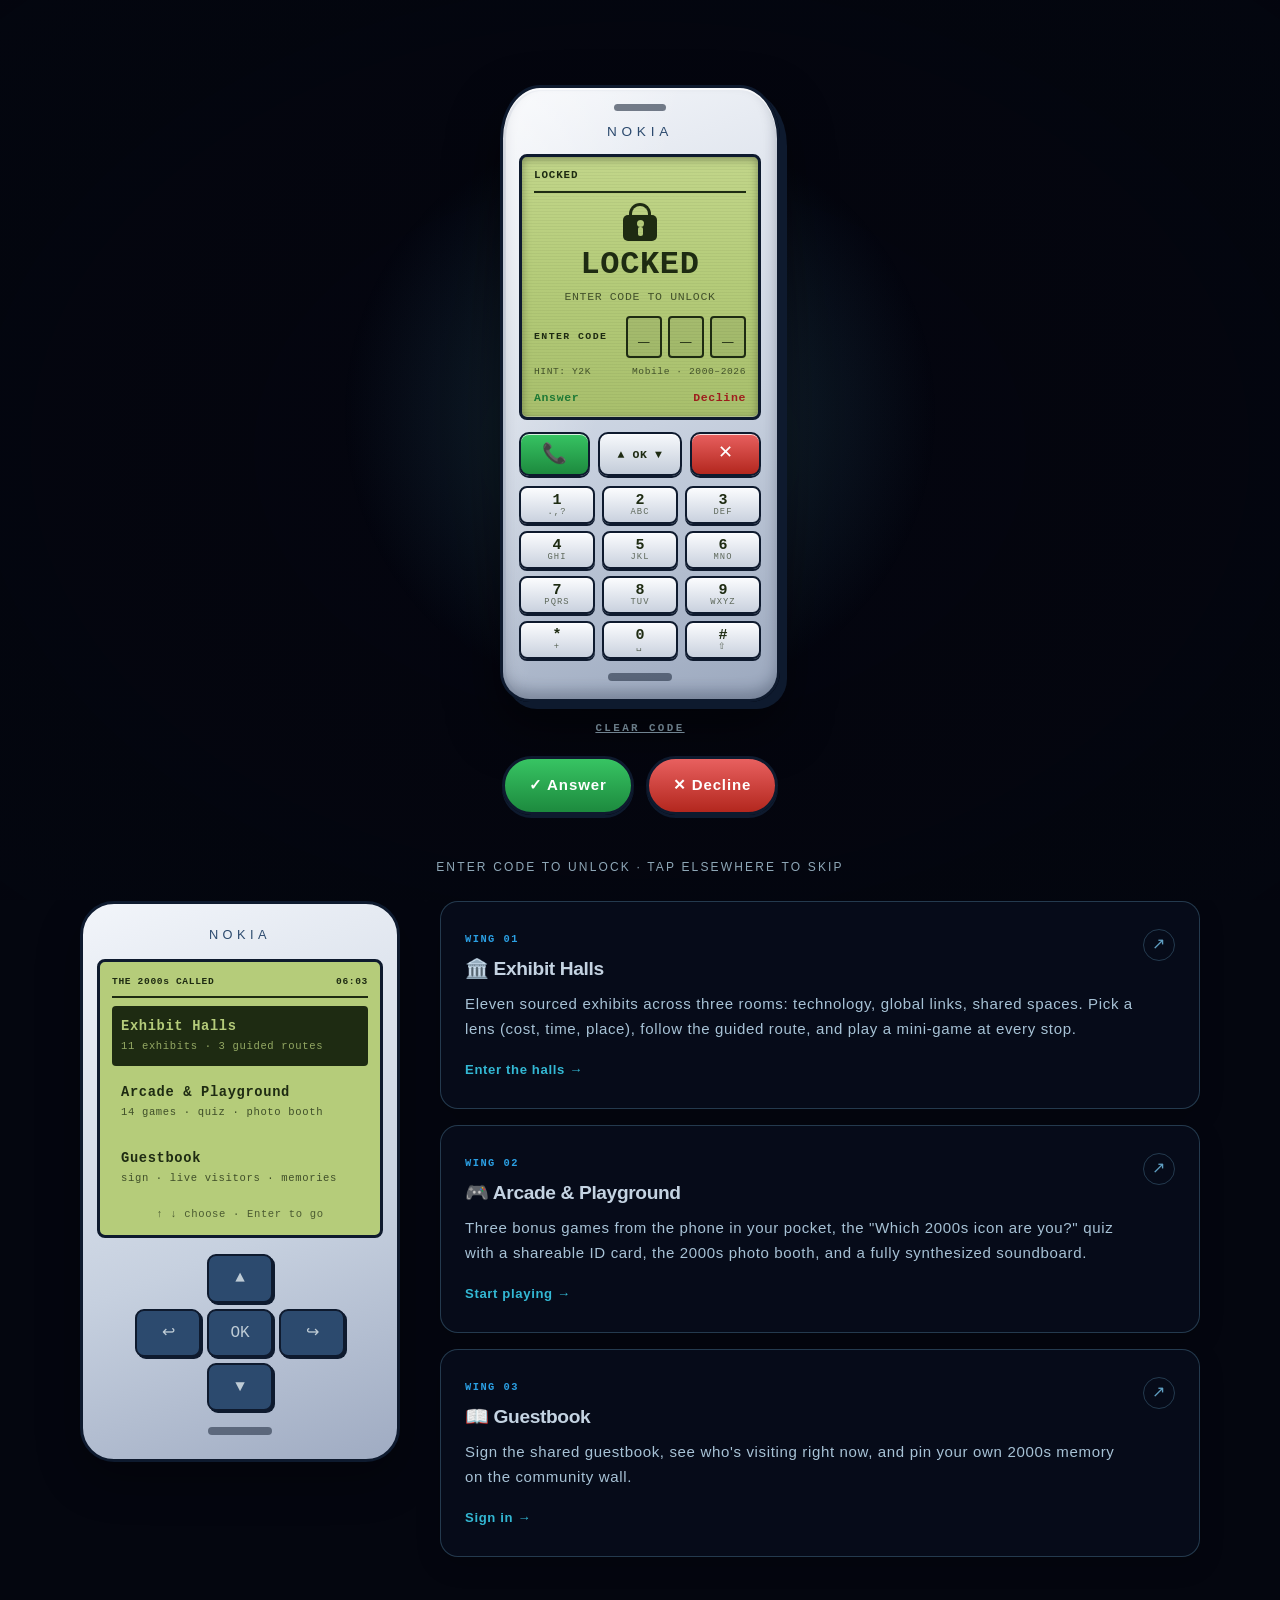
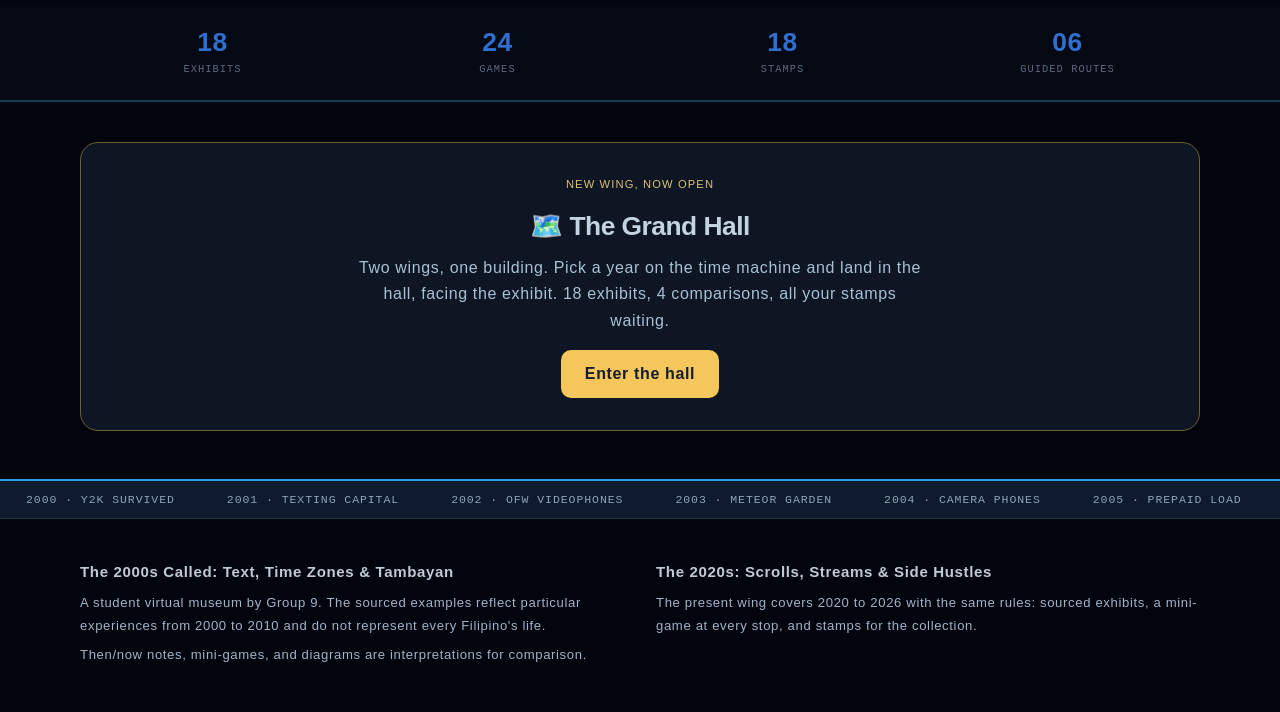
==== commit c0796e9b: "Locked first: Y2K unlocks the phone, then it rings; richer UI; title-hold letters fixed" ====
--- a/index.html
+++ b/index.html
@@ -88,6 +88,12 @@
 @keyframes tm-year-beat{0%{opacity:.55;}100%{opacity:1;}}
 .tm-name{font-size:clamp(16px,4.4vw,26px);font-weight:700;letter-spacing:.18em;text-transform:uppercase;color:#bfccd6;margin-top:12px;transition:opacity .3s ease;height:2.6em;line-height:1.3;display:flex;align-items:center;justify-content:center;overflow:hidden;}
 .tm-name.tm-name-out{opacity:0;}
+/* At the poster hold the year, the name and the ghost must be gone AT
+   ONCE. The name used to fade over .3s, so "THE WAIT FOR GTA 6" was
+   still faintly visible overlapping the landing title. Visibility hidden
+   plus no transition kills the fade outright — the text stays in the
+   DOM, just instantly invisible. */
+.tm-name.tm-name-gone,.tm-year.tm-year-gone,.tm-year-ghost.tm-ghost-gone{opacity:0!important;visibility:hidden;transition:none;}
 .tm-title{opacity:0;transform:scale(.94);}
 .tm-title.tm-title-in{animation:tm-land .7s cubic-bezier(.18,1.5,.35,1) forwards;}
 @keyframes tm-land{0%{opacity:0;transform:scale(.82);}55%{opacity:1;transform:scale(1.06);}100%{opacity:1;transform:scale(1);}}
@@ -110,23 +116,25 @@
    (~5.6%) while the years flew past, only catching up to 100% once the
    changes stopped at the title hold. Instant width sets cannot lag. */
 .tm-skip{position:absolute;left:0;right:0;bottom:22px;text-align:center;font-size:12px;letter-spacing:.18em;color:#8fa8b8;margin:0;}
-/* Incoming call opening: a coded Nokia 3210 rings — no photo. The phone is
-   drawn in CSS/HTML in the Lobby Nokia's style, but realistic: true-to-life
-   proportions, the 3210's shape, a proper keypad with real-looking keys, a
-   believable LCD screen, and shading/depth (sheen, inset highlights, hard
-   and soft shadows) so it reads as a real handset. The classic Nokia tune
-   (assets/audio/nokia-tune.mp3, the Arcade soundboard file) plays with the
-   ringing; browsers block audio before a gesture, so the first attempt is
-   made on load and retried on the first pointerdown. The call is locked
-   behind a passcode: the screen says Y2K is calling, and the visitor types
+/* Incoming call opening: a coded Nokia 3210 sits LOCKED on load — no photo,
+   no shake, no ringing, no tune yet. The phone is drawn in CSS/HTML in the
+   Lobby Nokia's style, but realistic: true-to-life proportions, the 3210's
+   shape, a proper keypad with real-looking keys, a believable LCD screen,
+   and shading/depth (sheen, inset highlights, hard and soft shadows) so it
+   reads as a real handset. The lock screen shows a drawn padlock, LOCKED,
+   ENTER CODE TO UNLOCK, three code slots and HINT: Y2K. The visitor types
    Y2K on the keypad (classic multi-tap: 9 three times for Y, 2 four times
    for 2, 5 twice for K; a physical keyboard types Y, 2, K straight in).
-   The right code unlocks the phone (UNLOCKED, ring stops), then CONNECTED
-   for ~1s and the warp pops. Answer while locked shakes the phone and
-   says ENTER CODE FIRST. Decline, tap elsewhere, any other key, or ~10s
-   of ringing (auto-answer) skip the code entirely. The warp itself is
-   unchanged and at normal speed: 4.5s warp, 1.2s poster hold, 0.5s fade.
-   Total ~7.8s after the code is typed. */
+   ONLY the right code starts the ringing: UNLOCKED, then the screen flips
+   to INCOMING CALL / Y2K / is calling..., the phone shakes, the ring waves
+   pulse, and the classic Nokia tune (assets/audio/nokia-tune.mp3, the
+   Arcade soundboard file) starts playing — the code entry was a real user
+   gesture, so the browser allows it. Answer then shows CONNECTED for ~1s
+   and the warp pops. Answer while locked shakes the phone and says ENTER
+   CODE FIRST. Decline, tap elsewhere, any other key, or ~10s with no code
+   (auto-unlock, then auto-answer shortly after) skip the code entirely.
+   The warp itself is unchanged and at normal speed: 4.5s warp, 1.2s poster
+   hold, 0.5s fade. */
 .tm-call{position:absolute;inset:0;display:flex;flex-direction:column;align-items:center;justify-content:center;gap:16px;z-index:5;pointer-events:none;transition:opacity .4s cubic-bezier(.22,.61,.36,1),transform .4s cubic-bezier(.22,.61,.36,1);animation:tm-call-in .5s cubic-bezier(.22,.61,.36,1) backwards;}
 /* The phone glides in on load instead of popping into place. `backwards`
    fill only: once the entrance ends, the element returns to its normal
@@ -134,13 +142,20 @@
 @keyframes tm-call-in{from{opacity:0;transform:translateY(14px) scale(.96);}to{opacity:1;transform:translateY(0) scale(1);}}
 .tm-call.tm-call-off{opacity:0;transform:translateY(-28px) scale(1.1);pointer-events:none;}
 .tm-call-glow{position:absolute;left:50%;top:46%;width:72vmin;height:72vmin;transform:translate(-50%,-50%);background:radial-gradient(circle,rgba(92,184,217,.22) 0%,rgba(92,184,217,0) 65%);pointer-events:none;}
-.tm-call-pulse{position:absolute;left:50%;top:44%;width:min(340px,86vw);height:min(340px,86vw);transform:translate(-50%,-50%);border:2px solid rgba(92,184,217,.5);border-radius:50%;animation:tm-ring-pulse 1.6s ease-out infinite;pointer-events:none;}
+.tm-call-pulse{position:absolute;left:50%;top:44%;width:min(340px,86vw);height:min(340px,86vw);transform:translate(-50%,-50%);border:3px solid rgba(92,184,217,.65);border-radius:50%;opacity:0;pointer-events:none;}
+/* The ring waves only run while the phone is actually ringing — on load
+   the phone is locked and still, so the pulse sits invisible. A second,
+   delayed ring makes the waves read stronger. */
+.tm-call.tm-ringing .tm-call-pulse{opacity:1;animation:tm-ring-pulse 1.6s ease-out infinite;}
+.tm-call.tm-ringing .tm-call-pulse-2{animation-delay:.8s;}
 @keyframes tm-ring-pulse{0%{opacity:.7;transform:translate(-50%,-50%) scale(.55);}100%{opacity:0;transform:translate(-50%,-50%) scale(1.15);}}
 /* The 3210: tall candybar, slightly tapered, curved top and bottom. Same
    materials as the Lobby Nokia (light gradient body, dark border, hard
    offset shadow) plus a top sheen, inset highlights and a soft drop shadow
    for depth. It shakes in short bursts with a pause, like a real ring. */
-.tm-call-phone{position:relative;width:min(280px,72vw);background:linear-gradient(160deg,#f4f6fa 0,#c9d2e0 55%,#9aa7bd 100%);border:3px solid #0e1a2e;border-radius:40px 40px 30px 30px/54px 54px 30px 30px;padding:14px 16px 18px;box-shadow:7px 7px 0 #0e1a2e,0 24px 50px rgba(0,0,0,.55),inset 0 2px 0 rgba(255,255,255,.75),inset 0 -8px 14px rgba(14,26,46,.28);pointer-events:auto;cursor:pointer;animation:tm-ring-shake 1.1s ease-in-out infinite;}
+.tm-call-phone{position:relative;width:min(280px,72vw);background:linear-gradient(160deg,#f4f6fa 0,#c9d2e0 55%,#9aa7bd 100%);border:3px solid #0e1a2e;border-radius:40px 40px 30px 30px/54px 54px 30px 30px;padding:14px 16px 18px;box-shadow:7px 7px 0 #0e1a2e,0 24px 50px rgba(0,0,0,.55),inset 0 2px 0 rgba(255,255,255,.75),inset 0 -8px 14px rgba(14,26,46,.28);pointer-events:auto;cursor:pointer;}
+/* The shake lives on .tm-ringing only: a locked phone sits still. */
+.tm-call-phone.tm-ringing{animation:tm-ring-shake 1.1s ease-in-out infinite;}
 .tm-call-phone::before{content:"";position:absolute;inset:3px;border-radius:36px 36px 26px 26px/48px 48px 26px 26px;background:linear-gradient(105deg,rgba(255,255,255,.5) 0%,rgba(255,255,255,0) 42%);pointer-events:none;}
 @keyframes tm-ring-shake{0%,55%,100%{transform:rotate(0deg) translateX(0);}8%{transform:rotate(1.2deg) translateX(2px);}16%{transform:rotate(-1.2deg) translateX(-2px);}24%{transform:rotate(.9deg) translateX(1px);}32%{transform:rotate(-.9deg) translateX(-1px);}40%{transform:rotate(.4deg);}48%{transform:rotate(0deg) translateX(0);}}
 /* Once picked up, the phone stops shaking, the bell goes quiet, and the
@@ -156,10 +171,24 @@
 .tm-call-screen{position:relative;background:linear-gradient(180deg,#c2d68a 0,#b5cc7a 45%,#a8bf6c 100%);border:3px solid #0e1a2e;border-radius:8px;min-height:172px;padding:10px 12px;display:flex;flex-direction:column;font-family:'Space Mono',monospace;color:#1e2b12;box-shadow:inset 0 2px 8px rgba(0,0,0,.35),inset 0 -1px 0 rgba(255,255,255,.35);}
 .tm-call-screen::after{content:"";position:absolute;inset:0;border-radius:5px;background:repeating-linear-gradient(180deg,rgba(30,43,18,.05) 0 1px,transparent 1px 3px);pointer-events:none;}
 .tm-call-status{display:flex;justify-content:space-between;font-size:.68rem;font-weight:700;letter-spacing:.08em;border-bottom:2px solid #1e2b12;padding-bottom:6px;margin-bottom:8px;}
-.tm-call-bell{animation:tm-bell-pulse 1.1s ease-in-out infinite;}
+/* The music note marks the tune playing: hidden while locked, pulsing
+   while the phone rings. */
+.tm-call-bell{opacity:0;}
+.tm-call.tm-ringing .tm-call-bell{opacity:1;animation:tm-bell-pulse 1.1s ease-in-out infinite;}
 @keyframes tm-bell-pulse{0%,55%,100%{opacity:1;}25%{opacity:.25;}45%{opacity:1;}}
 .tm-call-caller{font-size:clamp(16px,5vw,21px);font-weight:700;letter-spacing:.01em;line-height:1.15;white-space:nowrap;}
 .tm-call-sub{font-size:.72rem;opacity:.75;margin-top:4px;}
+/* The lock screen: a drawn padlock (CSS only, no image) with a slow
+   pulse, LOCKED big and centred. The ring screen is the same LCD flipped
+   to the caller once the code unlocks it; the caller reads bigger there. */
+.tm-lock-screen,.tm-ring-screen{text-align:center;}
+.tm-lock{margin:2px auto 6px;width:34px;animation:tm-lock-pulse 1.6s ease-in-out infinite;}
+@keyframes tm-lock-pulse{0%,100%{transform:scale(1);opacity:1;}50%{transform:scale(1.07);opacity:.85;}}
+.tm-lock-bow{display:block;width:22px;height:15px;border:3px solid #1e2b12;border-bottom:none;border-radius:12px 12px 0 0;margin:0 auto -3px;}
+.tm-lock-body{display:block;width:34px;height:26px;background:#1e2b12;border-radius:5px;position:relative;}
+.tm-lock-body::before{content:"";position:absolute;left:50%;top:12px;width:5px;height:9px;margin-left:-2.5px;background:#b5cc7a;border-radius:2px;}
+.tm-lock-body::after{content:"";position:absolute;left:50%;top:5px;width:7px;height:7px;margin-left:-3.5px;border-radius:50%;background:#b5cc7a;}
+.tm-caller-big{font-size:clamp(24px,7vw,32px);letter-spacing:.02em;}
 .tm-call-softkeys{margin-top:auto;padding-top:8px;display:flex;justify-content:space-between;font-size:.72rem;font-weight:700;}
 .tm-call-softkeys .tm-sk-answer{color:#1d7a35;}
 .tm-call-softkeys .tm-sk-decline{color:#a11d1d;}
@@ -169,8 +198,8 @@
 .tm-code{display:flex;align-items:center;justify-content:space-between;gap:8px;margin-top:10px;}
 .tm-code-label{font-size:.62rem;font-weight:700;letter-spacing:.14em;}
 .tm-code-slots{display:flex;gap:6px;}
-.tm-code-slot{width:30px;height:34px;display:flex;align-items:center;justify-content:center;border:2px solid #1e2b12;border-radius:4px;font-size:1rem;font-weight:700;background:rgba(30,43,18,.08);}
-.tm-code-slot.tm-code-active{background:#1e2b12;color:#b5cc7a;animation:tm-code-blink .5s steps(2,start) infinite;}
+.tm-code-slot{width:36px;height:42px;display:flex;align-items:center;justify-content:center;border:2px solid #1e2b12;border-radius:4px;font-size:1.2rem;font-weight:700;background:rgba(30,43,18,.08);}
+.tm-code-slot.tm-code-active{background:#1e2b12;color:#b5cc7a;box-shadow:0 0 12px rgba(181,204,122,.9);animation:tm-code-blink .5s steps(2,start) infinite;}
 @keyframes tm-code-blink{50%{opacity:.55;}}
 .tm-code-slot.tm-code-filled{background:rgba(30,43,18,.14);}
 .tm-code-hint{display:flex;justify-content:space-between;font-size:.6rem;letter-spacing:.06em;opacity:.75;margin-top:6px;}
@@ -178,11 +207,8 @@
    and it only replaces the ring shake while it runs. */
 .tm-call-phone.tm-code-deny{animation:tm-deny-shake .45s ease-in-out;}
 @keyframes tm-deny-shake{0%,100%{transform:translateX(0);}20%{transform:translateX(-7px);}40%{transform:translateX(6px);}60%{transform:translateX(-4px);}80%{transform:translateX(3px);}}
-/* Unlocked: the ring stops (shake off, bell quiet, pulse faded) while the
-   UNLOCKED beat shows, before the CONNECTED screen takes over. */
-.tm-call-phone.tm-unlocked{animation:none;}
-.tm-call-phone.tm-unlocked .tm-call-bell{animation:none;opacity:0;}
-.tm-call.tm-unlocked .tm-call-pulse{animation:none;opacity:0;}
+/* The UNLOCKED beat is just the status text for ~0.6s; the ring starts
+   after it, so there is no unlocked-state styling to undo. */
 /* Clear code: a small text button under the phone, for starting the code
    over without waiting for a wrong-code reset. */
 .tm-code-clear{pointer-events:auto;background:none;border:none;font-family:'Space Mono',monospace;font-size:.68rem;font-weight:700;letter-spacing:.22em;color:#8fa8b8;text-decoration:underline;cursor:pointer;padding:2px 8px;}
@@ -199,6 +225,11 @@
 .tm-pad-key{border:2px solid #0e1a2e;border-radius:8px;background:linear-gradient(180deg,#fbfcfe 0,#c9d1de 100%);box-shadow:0 2px 0 #0e1a2e,inset 0 1px 0 rgba(255,255,255,.85);min-height:38px;display:flex;flex-direction:column;align-items:center;justify-content:center;font-family:'Space Mono',monospace;color:#1e2b12;line-height:1.05;padding:0;cursor:pointer;}
 .tm-pad-key b{font-size:15px;}
 .tm-pad-key span{font-size:.55rem;letter-spacing:.12em;opacity:.65;}
+/* Press feedback: every key visibly depresses on tap, so the multi-tap
+   code entry feels like a real keypad. Transform-only. */
+.tm-pad-key:active,.tm-key:active{transform:translateY(2px) scale(.96);}
+.tm-pad-key:active{box-shadow:0 0 0 #0e1a2e,inset 0 1px 0 rgba(255,255,255,.85);}
+.tm-call-btn:active{transform:translateY(2px);box-shadow:0 1px 0 #0e1a2e;}
 .tm-call-speaker{position:relative;width:64px;height:8px;background:#0e1a2e;border-radius:4px;margin:14px auto 0;opacity:.5;}
 /* The two big buttons under the phone: the unmistakable way to answer or
    decline, big enough for a thumb. */
@@ -221,8 +252,13 @@
   .tm-pad-key{min-height:28px;}
   .tm-key{min-height:36px;}
   .tm-call-btn{min-height:44px;padding:12px 20px;}
+  .tm-lock-bow{width:17px;height:11px;}
+  .tm-lock-body{width:26px;height:20px;}
+  .tm-code-slot{width:30px;height:34px;font-size:1rem;}
 }
-/* While the call rings, the warp stage stays hidden behind the phone. */
+/* While the phone is locked or ringing, the warp stage stays hidden
+   behind the phone. */
+.tm-intro.tm-locked .tm-center,.tm-intro.tm-locked .tm-timeline,.tm-intro.tm-locked .tm-warp,.tm-intro.tm-locked .tm-warp-purple,.tm-intro.tm-locked .tm-photo,
 .tm-intro.tm-calling .tm-center,.tm-intro.tm-calling .tm-timeline,.tm-intro.tm-calling .tm-warp,.tm-intro.tm-calling .tm-warp-purple,.tm-intro.tm-calling .tm-photo{opacity:0!important;}
 @media (prefers-reduced-motion:reduce){.tm-call,.tm-call-phone,.tm-call-bell,.tm-call-pulse,.tm-photo{animation:none!important;}}
 /* 2020s smartphone moved into the hero (under the title): room below it so
@@ -233,27 +269,37 @@
 </style>
 </head>
 <body class="future"><div class="site-dust" id="site-dust" aria-hidden="true"></div>
-<div class="tm-intro tm-calling" id="tm-intro" aria-hidden="true">
+<div class="tm-intro tm-locked" id="tm-intro" aria-hidden="true">
   <audio id="tm-tune" src="assets/audio/nokia-tune.mp3?v=realclips2" preload="auto"></audio>
   <div class="tm-call" id="tm-call" aria-hidden="true">
     <div class="tm-call-glow" aria-hidden="true"></div>
     <div class="tm-call-pulse" aria-hidden="true"></div>
-    <div class="tm-call-phone" id="tm-call-phone" role="button" tabindex="0" aria-label="Nokia 3210, incoming call from Y2K. Enter the code Y2K on the keypad, then answer.">
+    <div class="tm-call-pulse tm-call-pulse-2" aria-hidden="true"></div>
+    <div class="tm-call-phone" id="tm-call-phone" role="button" tabindex="0" aria-label="Nokia 3210, locked. Enter the code Y2K on the keypad to unlock it, then answer the call from Y2K.">
       <div class="tm-call-earpiece" aria-hidden="true"></div>
       <div class="tm-call-brand">NOKIA</div>
       <div class="tm-call-screen">
-        <div class="tm-call-status"><span id="tm-call-status-text">INCOMING CALL</span><span class="tm-call-bell" aria-hidden="true">♪</span></div>
-        <div class="tm-call-caller">Y2K</div>
-        <div class="tm-call-sub" id="tm-call-sub">is calling...</div>
-        <div class="tm-code" id="tm-code">
-          <span class="tm-code-label">ENTER CODE</span>
-          <span class="tm-code-slots">
-            <span class="tm-code-slot" id="tm-code-0">_</span>
-            <span class="tm-code-slot" id="tm-code-1">_</span>
-            <span class="tm-code-slot" id="tm-code-2">_</span>
-          </span>
+        <div class="tm-call-status"><span id="tm-call-status-text">LOCKED</span><span class="tm-call-bell" id="tm-call-bell" aria-hidden="true">♪</span></div>
+        <div class="tm-lock-screen" id="tm-lock-screen">
+          <div class="tm-lock" aria-hidden="true"><span class="tm-lock-bow"></span><span class="tm-lock-body"></span></div>
+          <div class="tm-call-caller tm-caller-big">LOCKED</div>
+          <div class="tm-call-sub">ENTER CODE TO UNLOCK</div>
         </div>
-        <div class="tm-code-hint"><span>HINT: Y2K</span><span>Mobile · 2000–2026</span></div>
+        <div class="tm-ring-screen" id="tm-ring-screen" hidden>
+          <div class="tm-call-caller tm-caller-big">Y2K</div>
+          <div class="tm-call-sub" id="tm-call-sub">is calling...</div>
+        </div>
+        <div id="tm-code-block">
+          <div class="tm-code" id="tm-code">
+            <span class="tm-code-label">ENTER CODE</span>
+            <span class="tm-code-slots">
+              <span class="tm-code-slot" id="tm-code-0">_</span>
+              <span class="tm-code-slot" id="tm-code-1">_</span>
+              <span class="tm-code-slot" id="tm-code-2">_</span>
+            </span>
+          </div>
+          <div class="tm-code-hint"><span>HINT: Y2K</span><span>Mobile · 2000–2026</span></div>
+        </div>
         <div class="tm-call-softkeys"><span class="tm-sk-answer" id="tm-call-sk-answer">Answer</span><span class="tm-sk-decline" id="tm-call-sk-decline">Decline</span></div>
       </div>
       <div class="tm-call-keys">
@@ -306,7 +352,7 @@
     <div class="tm-timeline-row"><span>2000</span><span class="tm-timeline-now era-2000s" id="tm-timeline-now">2000</span><span>2026</span></div>
     <div class="tm-timeline-track"><div class="tm-timeline-fill" id="tm-timeline-fill"></div></div>
   </div>
-  <p class="tm-skip" id="tm-skip">ENTER CODE TO PICK UP · TAP ELSEWHERE TO SKIP</p>
+  <p class="tm-skip" id="tm-skip">ENTER CODE TO UNLOCK · TAP ELSEWHERE TO SKIP</p>
 </div>
 <noscript><style>.tm-intro{display:none!important;}</style></noscript>
 <script>
@@ -338,6 +384,9 @@
   var skAnswer=document.getElementById('tm-call-sk-answer');
   var skDecline=document.getElementById('tm-call-sk-decline');
   var codeSlotEls=[document.getElementById('tm-code-0'),document.getElementById('tm-code-1'),document.getElementById('tm-code-2')];
+  var lockScreen=document.getElementById('tm-lock-screen');
+  var ringScreen=document.getElementById('tm-ring-screen');
+  var codeBlock=document.getElementById('tm-code-block');
   var codeClearBtn=document.getElementById('tm-code-clear');
   var padKeys=Array.prototype.slice.call(document.querySelectorAll('#tm-call-pad .tm-pad-key'));
   var YEARS=[2000,2001,2002,2003,2004,2005,2006,2007,2008,2009,2010,2020,2021,2022,2023,2024,2025,2026];
@@ -388,10 +437,10 @@
     2025:'The Halalan Shake-up',
     2026:'The Wait for GTA 6'
   };
-  var YEAR_MS=4500, SETTLE_MS=1200, FADE_MS=500, AUTO_MS=10000, CONNECT_MS=1000;
+  var YEAR_MS=4500, SETTLE_MS=1200, FADE_MS=500, AUTO_MS=10000, CONNECT_MS=1000, RING_MS=5000;
   var CODE='Y2K', COMMIT_MS=900, UNLOCK_MS=600;
   var done=false, rafId=0, startTs=0, lastIdx=-1, lastChangeTs=0, lastFrameTs=0, revealed=false, photoActive=0, burstDone=false, answered=false, callHidden=false, tuneFailed=false, autoTimer=0, connectTimer=0, callTimer=0, callSecs=0;
-  var unlocked=false, codeSlots=['','',''], codeIdx=0, pendingKey=null, pendingChar='', pendingPos=-1, commitTimer=0, unlockTimer=0, wrongTimer=0, denyTimer=0;
+  var unlocked=false, ringing=false, ringTimer=0, codeSlots=['','',''], codeIdx=0, pendingKey=null, pendingChar='', pendingPos=-1, commitTimer=0, unlockTimer=0, wrongTimer=0, denyTimer=0;
   var angle=0, angleP=0, failed={};
   function removeNode(){ if(overlay.parentNode) overlay.parentNode.removeChild(overlay); stopTune(); }
   /* Stop the tune outright — pause AND reset to the start — whenever the
@@ -421,9 +470,9 @@
     if(unlockTimer){ clearTimeout(unlockTimer); unlockTimer=0; }
     if(wrongTimer){ clearTimeout(wrongTimer); wrongTimer=0; }
     if(denyTimer){ clearTimeout(denyTimer); denyTimer=0; }
+    if(ringTimer){ clearTimeout(ringTimer); ringTimer=0; }
     stopTune();
     overlay.removeEventListener('click', onSkip);
-    overlay.removeEventListener('pointerdown', tryTune);
     window.removeEventListener('keydown', onKey, true);
     if(fast){
       document.documentElement.classList.remove('tm-intro-lock','tm-reveal');
@@ -440,8 +489,8 @@
        picks up, Decline skips) — any other key skips the intro. */
     if(t && t.closest && t.closest('#tm-call-phone,#tm-answer,#tm-decline,#tm-callkey-answer,#tm-callkey-decline') && (e.key==='Enter'||e.key===' ')){ return; }
     /* Code entry on a physical keyboard: Y, 2 or K fills the next slot
-       directly, Backspace/Delete clears the code. Only while the call is
-       ringing and locked; every other key still skips to the Lobby. */
+       directly, Backspace/Delete clears the code. Only while the phone
+       is locked; every other key still skips to the Lobby. */
     if(!answered && !done && !unlocked){
       var k=e.key;
       if(k==='Backspace'||k==='Delete'){ clearCode(); restoreStatus(); return; }
@@ -453,7 +502,8 @@
     onSkip();
   }
   function restoreStatus(){
-    if(callStatusText && !answered && !unlocked && !done) callStatusText.textContent='INCOMING CALL';
+    if(!callStatusText || answered || done) return;
+    callStatusText.textContent=ringing?'INCOMING CALL':'LOCKED';
   }
   if(window.matchMedia && window.matchMedia('(prefers-reduced-motion: reduce)').matches){
     removeNode(); return;
@@ -464,11 +514,12 @@
     im.src=PHOTOS[y];
   });
   /* The Nokia tune (assets/audio/nokia-tune.mp3, the Arcade soundboard file,
-     classic Nokia tune, CC BY-SA 3.0). It plays with the ringing phone.
-     Browsers block audio before a user gesture, so the attempt on load
-     usually fails silently; the first pointerdown retries it as a real
-     gesture. If the file fails to load, the intro still works with visual
-     ringing only. */
+     classic Nokia tune, CC BY-SA 3.0). It plays ONLY once the phone starts
+     ringing — never on load, never while locked. The code entry was a real
+     user gesture, so the browser allows playback from startRinging; the
+     auto-unlock path tries too and fails silently if the browser still
+     blocks it. If the file fails to load, the intro still works with
+     visual ringing only. */
   function tryTune(){
     if(!tune || tuneFailed) return;
     try{
@@ -476,24 +527,27 @@
       if(p && p.catch) p.catch(function(){});
     }catch(err){}
   }
-  if(tune){ tune.addEventListener('error', function(){ tuneFailed=true; }); tryTune(); }
+  if(tune){ tune.addEventListener('error', function(){ tuneFailed=true; }); }
   document.documentElement.classList.add('tm-intro-lock');
   document.body.classList.add('tm-intro-lock');
   overlay.addEventListener('click', onSkip);
-  overlay.addEventListener('pointerdown', tryTune);
   window.addEventListener('keydown', onKey, true);
   /* Answer picks up the call: the phone stops ringing, the screen shows a
      connected state with a call timer starting, and after ~1s the warp
      pops. Decline skips the whole intro. Tapping the phone itself answers;
      tapping anywhere else on the overlay skips. While the code is locked,
-     every Answer path refuses (shake + ENTER CODE FIRST) — only the
-     unlock flow and the auto-answer pass force=true and bypass the lock. */
+     every Answer path refuses (shake + ENTER CODE FIRST) — only the ring
+     auto-answer passes force=true and bypasses the lock. */
   function answerCall(e, force){
     if(e) e.stopPropagation();
     if(answered || done) return;
     if(!force && !unlocked){ denyAnswer(); return; }
     answered=true;
     if(autoTimer){ clearTimeout(autoTimer); autoTimer=0; }
+    if(unlockTimer){ clearTimeout(unlockTimer); unlockTimer=0; }
+    if(ringTimer){ clearTimeout(ringTimer); ringTimer=0; }
+    callPhone.classList.remove('tm-ringing');
+    callEl.classList.remove('tm-ringing');
     tryTune();
     callPhone.classList.add('tm-connected');
     callEl.classList.add('tm-connected');
@@ -537,9 +591,9 @@
      9=WXYZ9), so Y is 9 three times, 2 is 2 four times, K is 5 twice. A
      ~900ms pause or a different key commits the letter showing in the
      active slot. A physical keyboard types Y, 2, K straight into the
-     slots. The Answer paths stay locked until the code reads Y2K; the
-     escape hatches (Decline, tap elsewhere, any other key, auto-answer)
-     never ask for the code. */
+     slots. The phone only starts ringing once the code reads Y2K; the
+     Answer paths stay locked until then. The escape hatches (Decline, tap
+     elsewhere, any other key, auto-unlock) never ask for the code. */
   var KEYMAP={'1':'.,?1','2':'ABC2','3':'DEF3','4':'GHI4','5':'JKL5','6':'MNO6','7':'PQRS7','8':'TUV8','9':'WXYZ9','0':'0','*':'*+','#':'#'};
   function renderCode(){
     for(var i=0;i<3;i++){
@@ -591,9 +645,37 @@
     unlocked=true;
     if(commitTimer){ clearTimeout(commitTimer); commitTimer=0; }
     if(callStatusText) callStatusText.textContent='UNLOCKED';
-    callPhone.classList.add('tm-unlocked');
-    callEl.classList.add('tm-unlocked');
-    unlockTimer=setTimeout(function(){ answerCall(null, true); }, UNLOCK_MS);
+    unlockTimer=setTimeout(startRinging, UNLOCK_MS);
+  }
+  /* The code unlocked the phone — NOW it rings: the screen flips to the
+     incoming call, the shake and the ring waves start, and the tune starts
+     playing (the code entry was a real user gesture, so the browser allows
+     it). If nobody picks up within RING_MS the phone answers itself. */
+  function startRinging(){
+    if(ringing || answered || done) return;
+    ringing=true;
+    overlay.classList.remove('tm-locked');
+    overlay.classList.add('tm-calling');
+    callPhone.classList.add('tm-ringing');
+    callEl.classList.add('tm-ringing');
+    if(lockScreen) lockScreen.hidden=true;
+    if(ringScreen) ringScreen.hidden=false;
+    if(codeBlock) codeBlock.style.display='none';
+    if(callStatusText) callStatusText.textContent='INCOMING CALL';
+    if(skipHint) skipHint.textContent='TAP ANYWHERE TO SKIP';
+    tryTune();
+    ringTimer=setTimeout(function(){ if(!answered && !done) answerCall(null, true); }, RING_MS);
+  }
+  /* If nobody enters the code for ~10s, the phone unlocks itself and
+     starts ringing on its own, then answers itself shortly after — the
+     intro still plays by itself, and the code can never trap a visitor
+     out of the site. */
+  function autoUnlock(){
+    if(unlocked || answered || done) return;
+    clearCode();
+    unlocked=true;
+    if(callStatusText) callStatusText.textContent='UNLOCKED';
+    unlockTimer=setTimeout(startRinging, UNLOCK_MS);
   }
   function wrongCode(){
     if(callStatusText) callStatusText.textContent='WRONG CODE';
@@ -636,12 +718,10 @@
     clearCode();
     restoreStatus();
   });
-  /* If nobody picks up, the phone answers itself after ~10s of ringing and
-     the warp plays — the call never rings forever. The auto-answer bypasses
-     the passcode, so the code can never trap a visitor out of the site.
-     The tune keeps playing through the auto-answer exactly as it does on
-     a manual answer. */
-  autoTimer=setTimeout(function(){ if(!answered && !done) answerCall(null, true); }, AUTO_MS);
+  /* If nobody enters the code, the phone unlocks itself after ~10s and
+     starts ringing on its own — the intro never sits locked forever, and
+     the code can never trap a visitor out of the site. */
+  autoTimer=setTimeout(autoUnlock, AUTO_MS);
   function easeInOutQuad(p){ return p<.5 ? 2*p*p : 1-Math.pow(-2*p+2,2)/2; }
   function easeInOutSine(p){ return (1-Math.cos(Math.PI*p))/2; }
   /* The pop: ease-out-back overshoots past 1 (peak ~1.09 at p~0.7) and
@@ -716,7 +796,11 @@
         }
         yearEl.textContent=YEARS[idx];
         nameEl.textContent=NAMES[YEARS[idx]];
+        yearEl.classList.remove('tm-year-out');
+        yearEl.classList.remove('tm-year-gone');
         nameEl.classList.remove('tm-name-out');
+        nameEl.classList.remove('tm-name-gone');
+        ghostEl.classList.remove('tm-ghost-gone');
         /* The beat: retrigger the opacity flash on the year so every change
            lands with a visible pulse. Same remove/reflow/add pattern as
            the ghost, so it restarts on every year. */
@@ -754,9 +838,16 @@
          frame was dropped: the bar must read 100% at the title hold. */
       tlFill.style.width='100%';
       tlNow.textContent='2026';
+      /* The year, the name and the ghost go INSTANTLY here — opacity 0
+         AND visibility hidden, no fade. The name used to fade over .3s,
+         so "THE WAIT FOR GTA 6" was still faintly visible overlapping
+         the landing title. */
       yearEl.classList.add('tm-year-out');
+      yearEl.classList.add('tm-year-gone');
       nameEl.classList.add('tm-name-out');
+      nameEl.classList.add('tm-name-gone');
       ghostEl.classList.remove('tm-ghost-go');
+      ghostEl.classList.add('tm-ghost-gone');
       titleEl.classList.add('tm-title-in');
       if(!burstDone){
         burstDone=true;
@@ -777,7 +868,8 @@
       finish(false);
     }
   }
-  /* The call rings until the user acts or the auto-answer fires (~10s).
+  /* The phone sits locked until the code is typed or the ~10s auto-unlock
+     fires; it rings until the user answers or the ring auto-answer fires.
      The frame loop only begins after the ~1s connected beat. */
 })();
 </script>
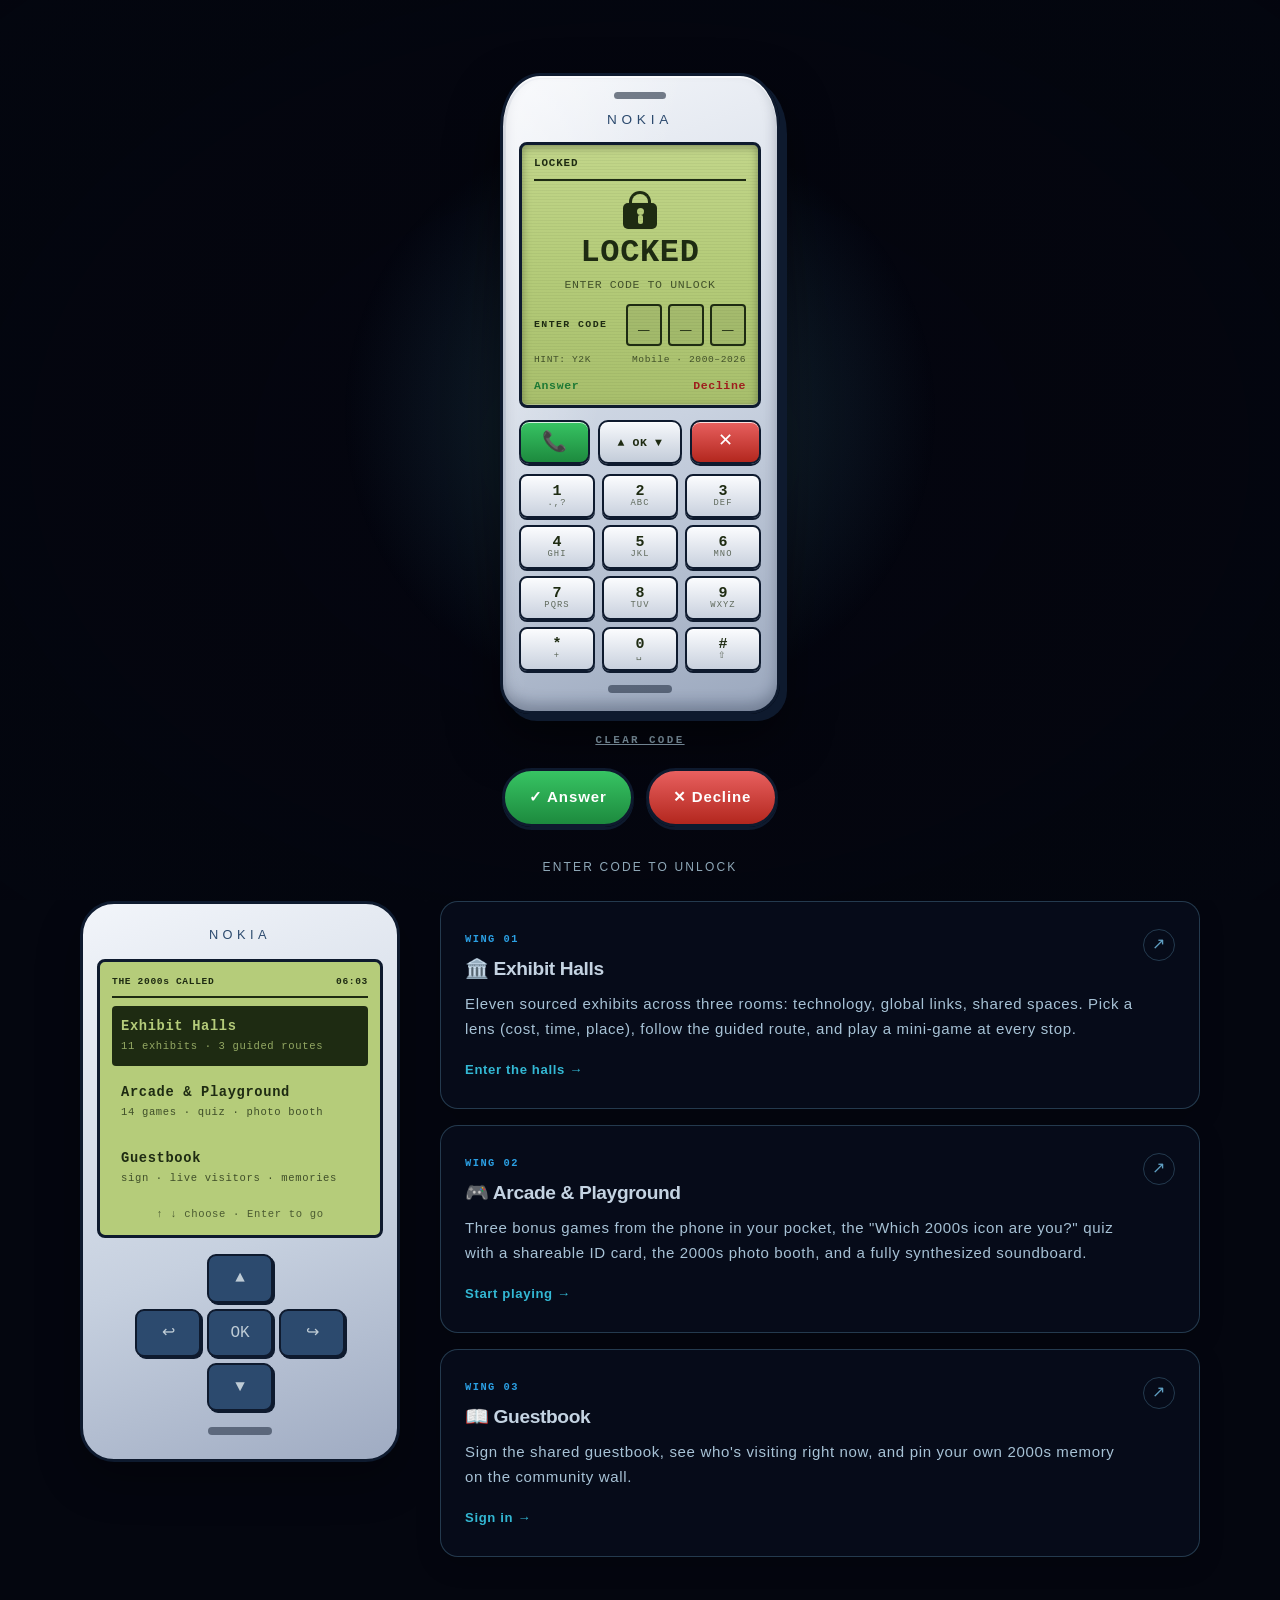
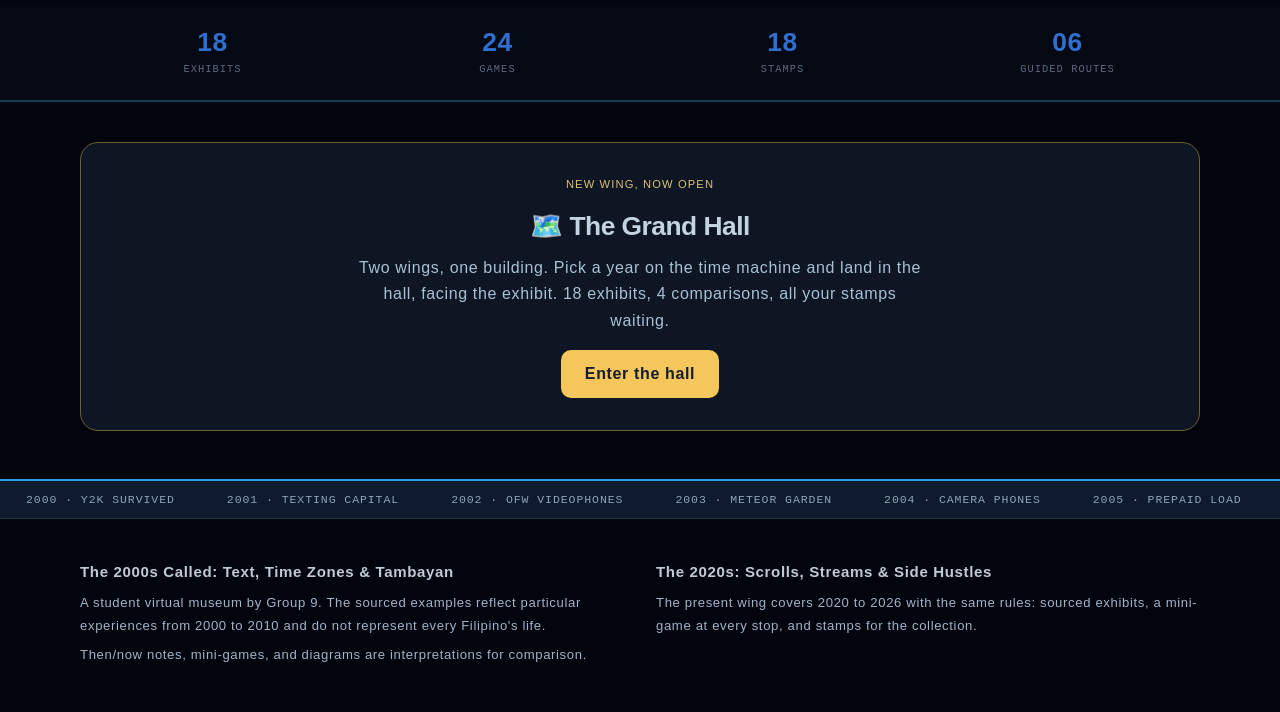
==== commit 44fef0e6: "Hard gate: only Y2K opens the intro; title clears the 2026 label; cross-platform pass" ====
--- a/index.html
+++ b/index.html
@@ -20,15 +20,24 @@
 <link rel="stylesheet" href="enhance.css?v=noglow">
 <style>
 /* Time machine warp intro: full-screen overlay, transform/opacity only.
-   An incoming call on a coded Nokia 3210 opens it: the phone rings with
-   the Nokia tune until the visitor picks up (Answer), declines, or ~10s
-   pass (auto-answer). On pickup the screen shows a connected state with a
-   call timer for ~1s, then the warp pops: the years 2000-2026, huge, each
-   over its real exhibit photo with its real exhibit name underneath,
-   timeline bar gliding to 100%, then the title holds and the Lobby fades
-   in. Normal speed throughout: 4.5s warp, 1.2s poster hold, 0.5s fade.
+   A coded Nokia 3210 sits LOCKED on load. The visitor types the code Y2K
+   on the keypad (classic multi-tap) or the keyboard — ONLY the right code
+   unlocks it, and only then does the phone ring with the Nokia tune. There
+   is no auto-unlock and no auto-answer, and while locked every way out
+   (Decline, tap elsewhere, any other key, Answer) is refused with a shake
+   and ENTER CODE FIRST: the code is a HARD GATE, the intro cannot open
+   without it. Once it rings, Answer shows a connected state with a call
+   timer for ~1s, then the warp pops: the years 2000-2026, huge, each over
+   its real exhibit photo with its real exhibit name underneath, timeline
+   bar gliding to 100%, then the title holds and the Lobby fades in.
+   Normal speed throughout: 4.5s warp, 1.2s poster hold, 0.5s fade.
    No subtle textures — every change must read at a glance on a phone. */
-.tm-intro{position:fixed;inset:0;z-index:9999;background:#04060f;display:flex;align-items:center;justify-content:center;overflow:hidden;touch-action:none;transition:opacity .5s cubic-bezier(.22,.61,.36,1),transform .5s cubic-bezier(.22,.61,.36,1);will-change:transform,opacity;}
+/* The overlay is the whole viewport on every platform: svh/dvh so it
+   does not jump when Safari/Chrome show or hide their URL bar (vh is
+   the fallback for older browsers), overscroll-behavior so Android
+   Chrome cannot pull-to-refresh it, and no selection or callout on
+   long-press — the intro is a phone, not a page to copy from. */
+.tm-intro{position:fixed;inset:0;height:100vh;height:100svh;height:100dvh;z-index:9999;background:#04060f;display:flex;align-items:center;justify-content:center;overflow:hidden;touch-action:none;overscroll-behavior:none;-webkit-user-select:none;user-select:none;-webkit-touch-callout:none;transition:opacity .5s cubic-bezier(.22,.61,.36,1),transform .5s cubic-bezier(.22,.61,.36,1);will-change:transform,opacity;}
 /* Predictable sizing inside the overlay: padding and borders count inside
    the widths below, so the coded phone can never overflow a narrow phone. */
 .tm-intro *{box-sizing:border-box;}
@@ -68,7 +77,14 @@
    ("OFW FAMILIES KEPT IN TOUCH", ~370px) and 2010 ("THE KEYPAD STARTED
    DISAPPEARING", ~442px) wrapped in the 350px slot at 390px wide and
    moved the year ~10px for those years only. */
-.tm-center{position:relative;text-align:center;padding:0 20px;}
+.tm-center{position:absolute;left:0;right:0;top:0;bottom:calc(132px + env(safe-area-inset-bottom,0px));display:flex;flex-direction:column;align-items:center;justify-content:center;text-align:center;padding:0 20px;}
+/* The year/title stack lives in a reserved region ABOVE the timeline row:
+   absolute, pinned to the top with its bottom edge 132px up from the
+   viewport bottom, so the title block can never reach the timeline's
+   "2026" now-label. The timeline block is ~34px tall (13px endpoints +
+   6px gap + 12px track) sitting on bottom:56px, so its top is ~90px up —
+   the region leaves a guaranteed ~42px gap. The stack is centred inside
+   the region, not the whole viewport. */
 .tm-year-wrap{position:relative;perspective:800px;}
 .tm-year-ghost{position:absolute;left:0;right:0;top:0;font-size:clamp(120px,36vw,320px);line-height:1;font-weight:800;letter-spacing:.02em;color:#5cb8d9;opacity:0;pointer-events:none;will-change:transform,opacity;}
 .tm-year-ghost.era-2020s{color:#d94fd9;}
@@ -97,16 +113,26 @@
 .tm-title{opacity:0;transform:scale(.94);}
 .tm-title.tm-title-in{animation:tm-land .7s cubic-bezier(.18,1.5,.35,1) forwards;}
 @keyframes tm-land{0%{opacity:0;transform:scale(.82);}55%{opacity:1;transform:scale(1.06);}100%{opacity:1;transform:scale(1);}}
-.tm-title h2{font-size:clamp(48px,12vw,110px);line-height:1.05;letter-spacing:.04em;color:#bfccd6;margin:0 0 10px;text-shadow:0 0 16px rgba(92,184,217,.85),0 0 44px rgba(92,184,217,.5),0 0 90px rgba(92,184,217,.28);}
+.tm-title h2{font-size:clamp(44px,min(12vw,15vh),104px);line-height:1.05;letter-spacing:.04em;color:#bfccd6;margin:0 0 10px;text-shadow:0 0 16px rgba(92,184,217,.85),0 0 44px rgba(92,184,217,.5),0 0 90px rgba(92,184,217,.28);}
+/* The title size is capped by viewport HEIGHT as well as width (15vh),
+   so on a wide-but-short screen the title cannot grow tall enough to
+   run down over the timeline row. */
 .tm-kicker{font-size:clamp(11px,2.4vw,15px);letter-spacing:.28em;color:#5cb8d9;margin:0 0 12px;}
 .tm-tag{font-size:clamp(13px,2.8vw,18px);color:#bfccd6;margin:0;}
 .tm-title-in .tm-tag{animation:tm-tag-in .5s ease .15s both;}
 @keyframes tm-tag-in{from{opacity:0;transform:translateY(6px);}to{opacity:1;transform:translateY(0);}}
-.tm-timeline{position:absolute;left:18px;right:18px;bottom:56px;pointer-events:none;}
+.tm-timeline{position:absolute;left:18px;right:18px;bottom:calc(56px + env(safe-area-inset-bottom,0px));pointer-events:none;}
 .tm-timeline-row{display:flex;justify-content:space-between;align-items:baseline;font-size:13px;letter-spacing:.14em;color:#8fa8b8;margin-bottom:6px;}
-.tm-timeline-now{font-size:24px;font-weight:800;letter-spacing:.04em;color:#5cb8d9;}
+/* The now-label sits ON the bar, not floating in the row above it: an
+   absolute chip centred on the track, so the row holds only the two 13px
+   endpoints and the whole timeline block is shorter — the label can never
+   drift up toward the title. */
+.tm-timeline-now{position:absolute;left:50%;top:50%;transform:translate(-50%,-50%);z-index:2;font-size:20px;font-weight:800;letter-spacing:.04em;color:#5cb8d9;background:rgba(4,6,15,.8);padding:1px 10px;border-radius:999px;white-space:nowrap;pointer-events:none;}
 .tm-timeline-now.era-2020s{color:#d94fd9;}
-.tm-timeline-track{height:12px;border-radius:6px;background:rgba(191,204,214,.22);overflow:hidden;}
+.tm-timeline-track{position:relative;height:12px;border-radius:6px;background:rgba(191,204,214,.22);}
+/* No overflow:hidden on the track, on purpose: the now-label chip is
+   taller than the 12px bar and must overhang it, not be clipped to it.
+   The fill keeps its own radius, so its corners never poke out. */
 .tm-timeline-fill{height:100%;width:0%;border-radius:6px;background:linear-gradient(90deg,#5cb8d9,#8b3fd9,#d94fd9);}
 /* No width transition on the fill, on purpose. The fill is set by JS on every
    year change and must paint at exactly that width on the next frame. A
@@ -115,7 +141,17 @@
    never visibly progresses, so the bar sat pinned near its first value
    (~5.6%) while the years flew past, only catching up to 100% once the
    changes stopped at the title hold. Instant width sets cannot lag. */
-.tm-skip{position:absolute;left:0;right:0;bottom:22px;text-align:center;font-size:12px;letter-spacing:.18em;color:#8fa8b8;margin:0;}
+.tm-skip{position:absolute;left:0;right:0;bottom:calc(22px + env(safe-area-inset-bottom,0px));text-align:center;font-size:12px;letter-spacing:.18em;color:#8fa8b8;margin:0;}
+/* Short screens: shrink the whole year stack and the title so the column
+   still fits the reserved region above the timeline instead of running
+   over the "2026" label. */
+@media (max-height:600px){
+  .tm-year,.tm-year-ghost{font-size:clamp(96px,32vh,180px);}
+  .tm-name{font-size:clamp(13px,3.4vw,18px);}
+  .tm-title h2{font-size:clamp(36px,10vh,64px);}
+  .tm-kicker{margin-bottom:8px;}
+  .tm-tag{font-size:clamp(12px,2.4vw,15px);}
+}
 /* Incoming call opening: a coded Nokia 3210 sits LOCKED on load — no photo,
    no shake, no ringing, no tune yet. The phone is drawn in CSS/HTML in the
    Lobby Nokia's style, but realistic: true-to-life proportions, the 3210's
@@ -131,11 +167,14 @@
    Arcade soundboard file) starts playing — the code entry was a real user
    gesture, so the browser allows it. Answer then shows CONNECTED for ~1s
    and the warp pops. Answer while locked shakes the phone and says ENTER
-   CODE FIRST. Decline, tap elsewhere, any other key, or ~10s with no code
-   (auto-unlock, then auto-answer shortly after) skip the code entirely.
+   CODE FIRST — and so does every other way out while locked: Decline, tap
+   elsewhere, any other key. There is no auto-unlock and no auto-answer:
+   the phone waits locked until Y2K is typed, so the code is a hard gate
+   and the intro cannot open without it. Once it is ringing, Decline, tap
+   elsewhere and any other key skip to the Lobby again.
    The warp itself is unchanged and at normal speed: 4.5s warp, 1.2s poster
    hold, 0.5s fade. */
-.tm-call{position:absolute;inset:0;display:flex;flex-direction:column;align-items:center;justify-content:center;gap:16px;z-index:5;pointer-events:none;transition:opacity .4s cubic-bezier(.22,.61,.36,1),transform .4s cubic-bezier(.22,.61,.36,1);animation:tm-call-in .5s cubic-bezier(.22,.61,.36,1) backwards;}
+.tm-call{position:absolute;inset:0;display:flex;flex-direction:column;align-items:center;justify-content:center;gap:16px;z-index:5;pointer-events:none;transition:opacity .4s cubic-bezier(.22,.61,.36,1),transform .4s cubic-bezier(.22,.61,.36,1);animation:tm-call-in .5s cubic-bezier(.22,.61,.36,1) backwards;padding-top:env(safe-area-inset-top,0px);padding-bottom:env(safe-area-inset-bottom,0px);}
 /* The phone glides in on load instead of popping into place. `backwards`
    fill only: once the entrance ends, the element returns to its normal
    styles, so the lift-away transition (tm-call-off) still works. */
@@ -153,7 +192,7 @@
    materials as the Lobby Nokia (light gradient body, dark border, hard
    offset shadow) plus a top sheen, inset highlights and a soft drop shadow
    for depth. It shakes in short bursts with a pause, like a real ring. */
-.tm-call-phone{position:relative;width:min(280px,72vw);background:linear-gradient(160deg,#f4f6fa 0,#c9d2e0 55%,#9aa7bd 100%);border:3px solid #0e1a2e;border-radius:40px 40px 30px 30px/54px 54px 30px 30px;padding:14px 16px 18px;box-shadow:7px 7px 0 #0e1a2e,0 24px 50px rgba(0,0,0,.55),inset 0 2px 0 rgba(255,255,255,.75),inset 0 -8px 14px rgba(14,26,46,.28);pointer-events:auto;cursor:pointer;}
+.tm-call-phone{position:relative;width:min(280px,72vw);background:linear-gradient(160deg,#f4f6fa 0,#c9d2e0 55%,#9aa7bd 100%);border:3px solid #0e1a2e;border-radius:40px 40px 30px 30px/54px 54px 30px 30px;padding:14px 16px 18px;box-shadow:7px 7px 0 #0e1a2e,0 24px 50px rgba(0,0,0,.55),inset 0 2px 0 rgba(255,255,255,.75),inset 0 -8px 14px rgba(14,26,46,.28);pointer-events:auto;cursor:pointer;-webkit-user-select:none;user-select:none;-webkit-touch-callout:none;}
 /* The shake lives on .tm-ringing only: a locked phone sits still. */
 .tm-call-phone.tm-ringing{animation:tm-ring-shake 1.1s ease-in-out infinite;}
 .tm-call-phone::before{content:"";position:absolute;inset:3px;border-radius:36px 36px 26px 26px/48px 48px 26px 26px;background:linear-gradient(105deg,rgba(255,255,255,.5) 0%,rgba(255,255,255,0) 42%);pointer-events:none;}
@@ -221,8 +260,8 @@
 .tm-key-navi{font-size:.72rem;font-weight:700;letter-spacing:.05em;display:flex;align-items:center;justify-content:center;cursor:pointer;}
 /* The keypad: domed keys with a number and its letters, shaded like real
    rubber keys — light on top, darker at the bottom, hard edge underneath. */
-.tm-call-pad{position:relative;display:grid;grid-template-columns:repeat(3,1fr);gap:7px;margin-top:10px;}
-.tm-pad-key{border:2px solid #0e1a2e;border-radius:8px;background:linear-gradient(180deg,#fbfcfe 0,#c9d1de 100%);box-shadow:0 2px 0 #0e1a2e,inset 0 1px 0 rgba(255,255,255,.85);min-height:38px;display:flex;flex-direction:column;align-items:center;justify-content:center;font-family:'Space Mono',monospace;color:#1e2b12;line-height:1.05;padding:0;cursor:pointer;}
+.tm-call-pad{position:relative;display:grid;grid-template-columns:repeat(3,1fr);gap:7px;margin-top:10px;touch-action:manipulation;}
+.tm-pad-key{border:2px solid #0e1a2e;border-radius:8px;background:linear-gradient(180deg,#fbfcfe 0,#c9d1de 100%);box-shadow:0 2px 0 #0e1a2e,inset 0 1px 0 rgba(255,255,255,.85);min-height:44px;display:flex;flex-direction:column;align-items:center;justify-content:center;font-family:'Space Mono',monospace;color:#1e2b12;line-height:1.05;padding:0;cursor:pointer;}
 .tm-pad-key b{font-size:15px;}
 .tm-pad-key span{font-size:.55rem;letter-spacing:.12em;opacity:.65;}
 /* Press feedback: every key visibly depresses on tap, so the multi-tap
@@ -230,10 +269,16 @@
 .tm-pad-key:active,.tm-key:active{transform:translateY(2px) scale(.96);}
 .tm-pad-key:active{box-shadow:0 0 0 #0e1a2e,inset 0 1px 0 rgba(255,255,255,.85);}
 .tm-call-btn:active{transform:translateY(2px);box-shadow:0 1px 0 #0e1a2e;}
+/* Desktop mouse + keyboard: every key and button shows a hover lift and
+   a visible focus ring, so the intro is fully usable with a mouse or
+   keyboard on Windows and Mac — nothing is touch-only. All handlers
+   are click, never a touch-only event, so the same tap works everywhere. */
+.tm-pad-key:hover,.tm-key:hover,.tm-call-btn:hover{filter:brightness(1.08);}
+.tm-pad-key:focus-visible,.tm-key:focus-visible,.tm-call-btn:focus-visible,.tm-code-clear:focus-visible{outline:3px solid #5cb8d9;outline-offset:2px;}
 .tm-call-speaker{position:relative;width:64px;height:8px;background:#0e1a2e;border-radius:4px;margin:14px auto 0;opacity:.5;}
 /* The two big buttons under the phone: the unmistakable way to answer or
    decline, big enough for a thumb. */
-.tm-call-actions{position:relative;display:flex;gap:12px;pointer-events:auto;z-index:6;}
+.tm-call-actions{position:relative;display:flex;gap:12px;pointer-events:auto;z-index:6;touch-action:manipulation;}
 .tm-call-btn{border:3px solid #0e1a2e;border-radius:999px;padding:14px 24px;min-height:48px;font-size:15px;font-weight:800;letter-spacing:.06em;cursor:pointer;box-shadow:0 3px 0 #0e1a2e;font-family:inherit;}
 .tm-call-answer{background:linear-gradient(180deg,#37c463,#1d8a3e);color:#fff;}
 .tm-call-decline{background:linear-gradient(180deg,#e8605f,#b3271e);color:#fff;}
@@ -245,12 +290,12 @@
   .tm-call{gap:12px;}
   .tm-call-phone{padding:10px 14px 14px;}
   .tm-call-screen{min-height:150px;}
-  .tm-pad-key{min-height:32px;}
+  .tm-pad-key{min-height:38px;}
 }
 @media (max-height:600px){
   .tm-call-screen{min-height:130px;}
-  .tm-pad-key{min-height:28px;}
-  .tm-key{min-height:36px;}
+  .tm-pad-key{min-height:34px;}
+  .tm-key{min-height:40px;}
   .tm-call-btn{min-height:44px;padding:12px 20px;}
   .tm-lock-bow{width:17px;height:11px;}
   .tm-lock-body{width:26px;height:20px;}
@@ -349,10 +394,10 @@
     </div>
   </div>
   <div class="tm-timeline" aria-hidden="true">
-    <div class="tm-timeline-row"><span>2000</span><span class="tm-timeline-now era-2000s" id="tm-timeline-now">2000</span><span>2026</span></div>
-    <div class="tm-timeline-track"><div class="tm-timeline-fill" id="tm-timeline-fill"></div></div>
+    <div class="tm-timeline-row"><span>2000</span><span>2026</span></div>
+    <div class="tm-timeline-track"><div class="tm-timeline-fill" id="tm-timeline-fill"></div><span class="tm-timeline-now era-2000s" id="tm-timeline-now">2000</span></div>
   </div>
-  <p class="tm-skip" id="tm-skip">ENTER CODE TO UNLOCK · TAP ELSEWHERE TO SKIP</p>
+  <p class="tm-skip" id="tm-skip">ENTER CODE TO UNLOCK</p>
 </div>
 <noscript><style>.tm-intro{display:none!important;}</style></noscript>
 <script>
@@ -437,10 +482,10 @@
     2025:'The Halalan Shake-up',
     2026:'The Wait for GTA 6'
   };
-  var YEAR_MS=4500, SETTLE_MS=1200, FADE_MS=500, AUTO_MS=10000, CONNECT_MS=1000, RING_MS=5000;
+  var YEAR_MS=4500, SETTLE_MS=1200, FADE_MS=500, CONNECT_MS=1000;
   var CODE='Y2K', COMMIT_MS=900, UNLOCK_MS=600;
-  var done=false, rafId=0, startTs=0, lastIdx=-1, lastChangeTs=0, lastFrameTs=0, revealed=false, photoActive=0, burstDone=false, answered=false, callHidden=false, tuneFailed=false, autoTimer=0, connectTimer=0, callTimer=0, callSecs=0;
-  var unlocked=false, ringing=false, ringTimer=0, codeSlots=['','',''], codeIdx=0, pendingKey=null, pendingChar='', pendingPos=-1, commitTimer=0, unlockTimer=0, wrongTimer=0, denyTimer=0;
+  var done=false, rafId=0, startTs=0, lastIdx=-1, lastChangeTs=0, lastFrameTs=0, revealed=false, photoActive=0, burstDone=false, answered=false, callHidden=false, tuneFailed=false, connectTimer=0, callTimer=0, callSecs=0;
+  var unlocked=false, ringing=false, codeSlots=['','',''], codeIdx=0, pendingKey=null, pendingChar='', pendingPos=-1, commitTimer=0, unlockTimer=0, wrongTimer=0, denyTimer=0;
   var angle=0, angleP=0, failed={};
   function removeNode(){ if(overlay.parentNode) overlay.parentNode.removeChild(overlay); stopTune(); }
   /* Stop the tune outright — pause AND reset to the start — whenever the
@@ -463,14 +508,12 @@
   function finish(fast){
     if(done)return; done=true;
     if(rafId) cancelAnimationFrame(rafId);
-    if(autoTimer){ clearTimeout(autoTimer); autoTimer=0; }
     if(connectTimer){ clearTimeout(connectTimer); connectTimer=0; }
     if(callTimer){ clearInterval(callTimer); callTimer=0; }
     if(commitTimer){ clearTimeout(commitTimer); commitTimer=0; }
     if(unlockTimer){ clearTimeout(unlockTimer); unlockTimer=0; }
     if(wrongTimer){ clearTimeout(wrongTimer); wrongTimer=0; }
     if(denyTimer){ clearTimeout(denyTimer); denyTimer=0; }
-    if(ringTimer){ clearTimeout(ringTimer); ringTimer=0; }
     stopTune();
     overlay.removeEventListener('click', onSkip);
     window.removeEventListener('keydown', onKey, true);
@@ -482,23 +525,44 @@
     startLeaving();
     setTimeout(removeNode, FADE_MS+60);
   }
-  function onSkip(){ finish(true); }
+  /* Hard gate: while the phone is still locked, a tap elsewhere (or any
+     other key, which funnels here) is a REFUSAL, not a skip — the shake
+     and ENTER CODE FIRST. Only the code Y2K opens the intro. Once the
+     code has unlocked the phone (ringing, connected, warp, hold), a tap
+     elsewhere skips to the Lobby as before. */
+  function onSkip(){
+    if(!unlocked && !done){ denyAnswer(); return; }
+    finish(true);
+  }
   function onKey(e){
     var t=e.target;
     /* Enter/Space on the call controls belong to those controls (Answer
-       picks up, Decline skips) — any other key skips the intro. */
-    if(t && t.closest && t.closest('#tm-call-phone,#tm-answer,#tm-decline,#tm-callkey-answer,#tm-callkey-decline') && (e.key==='Enter'||e.key===' ')){ return; }
+       picks up, Decline skips once ringing, a keypad key types its
+       letter) — the window handler must not also act on the key. */
+    if(t && t.closest && t.closest('#tm-call-phone,#tm-answer,#tm-decline,#tm-callkey-answer,#tm-callkey-decline,#tm-call-pad .tm-pad-key,#tm-code-clear') && (e.key==='Enter'||e.key===' ')){ return; }
     /* Code entry on a physical keyboard: Y, 2 or K fills the next slot
-       directly, Backspace/Delete clears the code. Only while the phone
-       is locked; every other key still skips to the Lobby. */
+       directly, any other keypad digit works the keypad the same way a
+       tap does (classic multi-tap), Backspace/Delete clears the code.
+       Only while the phone is locked; every other key is refused while
+       locked (onSkip shakes and says ENTER CODE FIRST) and skips to the
+       Lobby once unlocked — except Enter, which answers once ringing. */
     if(!answered && !done && !unlocked){
       var k=e.key;
       if(k==='Backspace'||k==='Delete'){ clearCode(); restoreStatus(); return; }
       if(k && k.length===1){
         var up=k.toUpperCase();
         if(up==='Y'||up==='2'||up==='K'){ typeCodeChar(up); return; }
+        /* Any other keypad digit on a physical keyboard works the keypad
+           the same way a tap does — classic multi-tap (9 three times is
+           Y, 5 twice is K), so desktop users can enter the code on the
+           number row too. */
+        if(KEYMAP[k]){ pressPadKey(k); return; }
       }
     }
+    /* Once unlocked and ringing, Enter on the body answers the call
+       instead of skipping — the desktop keyboard way to pick up. Every
+       other key still skips, as before. */
+    if(unlocked && !answered && !done && e.key==='Enter'){ answerCall(e); return; }
     onSkip();
   }
   function restoreStatus(){
@@ -516,9 +580,8 @@
   /* The Nokia tune (assets/audio/nokia-tune.mp3, the Arcade soundboard file,
      classic Nokia tune, CC BY-SA 3.0). It plays ONLY once the phone starts
      ringing — never on load, never while locked. The code entry was a real
-     user gesture, so the browser allows playback from startRinging; the
-     auto-unlock path tries too and fails silently if the browser still
-     blocks it. If the file fails to load, the intro still works with
+     user gesture, so the browser allows playback from startRinging. If
+     the file fails to load, the intro still works with
      visual ringing only. */
   function tryTune(){
     if(!tune || tuneFailed) return;
@@ -534,18 +597,17 @@
   window.addEventListener('keydown', onKey, true);
   /* Answer picks up the call: the phone stops ringing, the screen shows a
      connected state with a call timer starting, and after ~1s the warp
-     pops. Decline skips the whole intro. Tapping the phone itself answers;
-     tapping anywhere else on the overlay skips. While the code is locked,
-     every Answer path refuses (shake + ENTER CODE FIRST) — only the ring
-     auto-answer passes force=true and bypasses the lock. */
-  function answerCall(e, force){
+     pops. Decline skips the whole intro once it is ringing. Tapping the
+     phone itself answers; tapping anywhere else on the overlay skips once
+     unlocked. While the code is locked, every Answer path refuses (shake
+     + ENTER CODE FIRST) — there is no force path and no auto-answer that
+     bypasses the lock. */
+  function answerCall(e){
     if(e) e.stopPropagation();
     if(answered || done) return;
-    if(!force && !unlocked){ denyAnswer(); return; }
+    if(!unlocked){ denyAnswer(); return; }
     answered=true;
-    if(autoTimer){ clearTimeout(autoTimer); autoTimer=0; }
     if(unlockTimer){ clearTimeout(unlockTimer); unlockTimer=0; }
-    if(ringTimer){ clearTimeout(ringTimer); ringTimer=0; }
     callPhone.classList.remove('tm-ringing');
     callEl.classList.remove('tm-ringing');
     tryTune();
@@ -569,8 +631,12 @@
     startTs=0; lastFrameTs=0;
     rafId=requestAnimationFrame(frame);
   }
+  /* Hard gate: while the phone is still locked there is no call to
+     decline — Decline refuses with the shake and ENTER CODE FIRST,
+     exactly like Answer. Once it is ringing, Decline skips to the Lobby. */
   function declineCall(e){
     if(e) e.stopPropagation();
+    if(!unlocked){ denyAnswer(); return; }
     finish(true);
   }
   if(callPhone){
@@ -591,9 +657,13 @@
      9=WXYZ9), so Y is 9 three times, 2 is 2 four times, K is 5 twice. A
      ~900ms pause or a different key commits the letter showing in the
      active slot. A physical keyboard types Y, 2, K straight into the
-     slots. The phone only starts ringing once the code reads Y2K; the
-     Answer paths stay locked until then. The escape hatches (Decline, tap
-     elsewhere, any other key, auto-unlock) never ask for the code. */
+     slots, any other digit works the keypad the same way a tap does, and
+     Enter answers once it rings. The phone only starts ringing once the
+     code reads Y2K; the
+     Answer paths stay locked until then. There are no escape hatches
+     while locked — Decline, tap elsewhere and any other key are all
+     refused until the code is typed. Once it rings, the usual exits
+     work again. */
   var KEYMAP={'1':'.,?1','2':'ABC2','3':'DEF3','4':'GHI4','5':'JKL5','6':'MNO6','7':'PQRS7','8':'TUV8','9':'WXYZ9','0':'0','*':'*+','#':'#'};
   function renderCode(){
     for(var i=0;i<3;i++){
@@ -650,7 +720,8 @@
   /* The code unlocked the phone — NOW it rings: the screen flips to the
      incoming call, the shake and the ring waves start, and the tune starts
      playing (the code entry was a real user gesture, so the browser allows
-     it). If nobody picks up within RING_MS the phone answers itself. */
+     it). It rings until the visitor answers or declines — nothing answers
+     it for them. */
   function startRinging(){
     if(ringing || answered || done) return;
     ringing=true;
@@ -664,18 +735,6 @@
     if(callStatusText) callStatusText.textContent='INCOMING CALL';
     if(skipHint) skipHint.textContent='TAP ANYWHERE TO SKIP';
     tryTune();
-    ringTimer=setTimeout(function(){ if(!answered && !done) answerCall(null, true); }, RING_MS);
-  }
-  /* If nobody enters the code for ~10s, the phone unlocks itself and
-     starts ringing on its own, then answers itself shortly after — the
-     intro still plays by itself, and the code can never trap a visitor
-     out of the site. */
-  function autoUnlock(){
-    if(unlocked || answered || done) return;
-    clearCode();
-    unlocked=true;
-    if(callStatusText) callStatusText.textContent='UNLOCKED';
-    unlockTimer=setTimeout(startRinging, UNLOCK_MS);
   }
   function wrongCode(){
     if(callStatusText) callStatusText.textContent='WRONG CODE';
@@ -718,10 +777,9 @@
     clearCode();
     restoreStatus();
   });
-  /* If nobody enters the code, the phone unlocks itself after ~10s and
-     starts ringing on its own — the intro never sits locked forever, and
-     the code can never trap a visitor out of the site. */
-  autoTimer=setTimeout(autoUnlock, AUTO_MS);
+  /* If nobody enters the code, the phone simply waits locked — there is
+     no auto path at all. The hint on the screen gives the code away, so
+     the gate is a game, not a wall. */
   function easeInOutQuad(p){ return p<.5 ? 2*p*p : 1-Math.pow(-2*p+2,2)/2; }
   function easeInOutSine(p){ return (1-Math.cos(Math.PI*p))/2; }
   /* The pop: ease-out-back overshoots past 1 (peak ~1.09 at p~0.7) and
@@ -868,9 +926,9 @@
       finish(false);
     }
   }
-  /* The phone sits locked until the code is typed or the ~10s auto-unlock
-     fires; it rings until the user answers or the ring auto-answer fires.
-     The frame loop only begins after the ~1s connected beat. */
+  /* The phone sits locked until the code is typed — no auto-unlock, no
+     auto-answer. It rings until the visitor answers or declines. The
+     frame loop only begins after the ~1s connected beat. */
 })();
 </script>
 
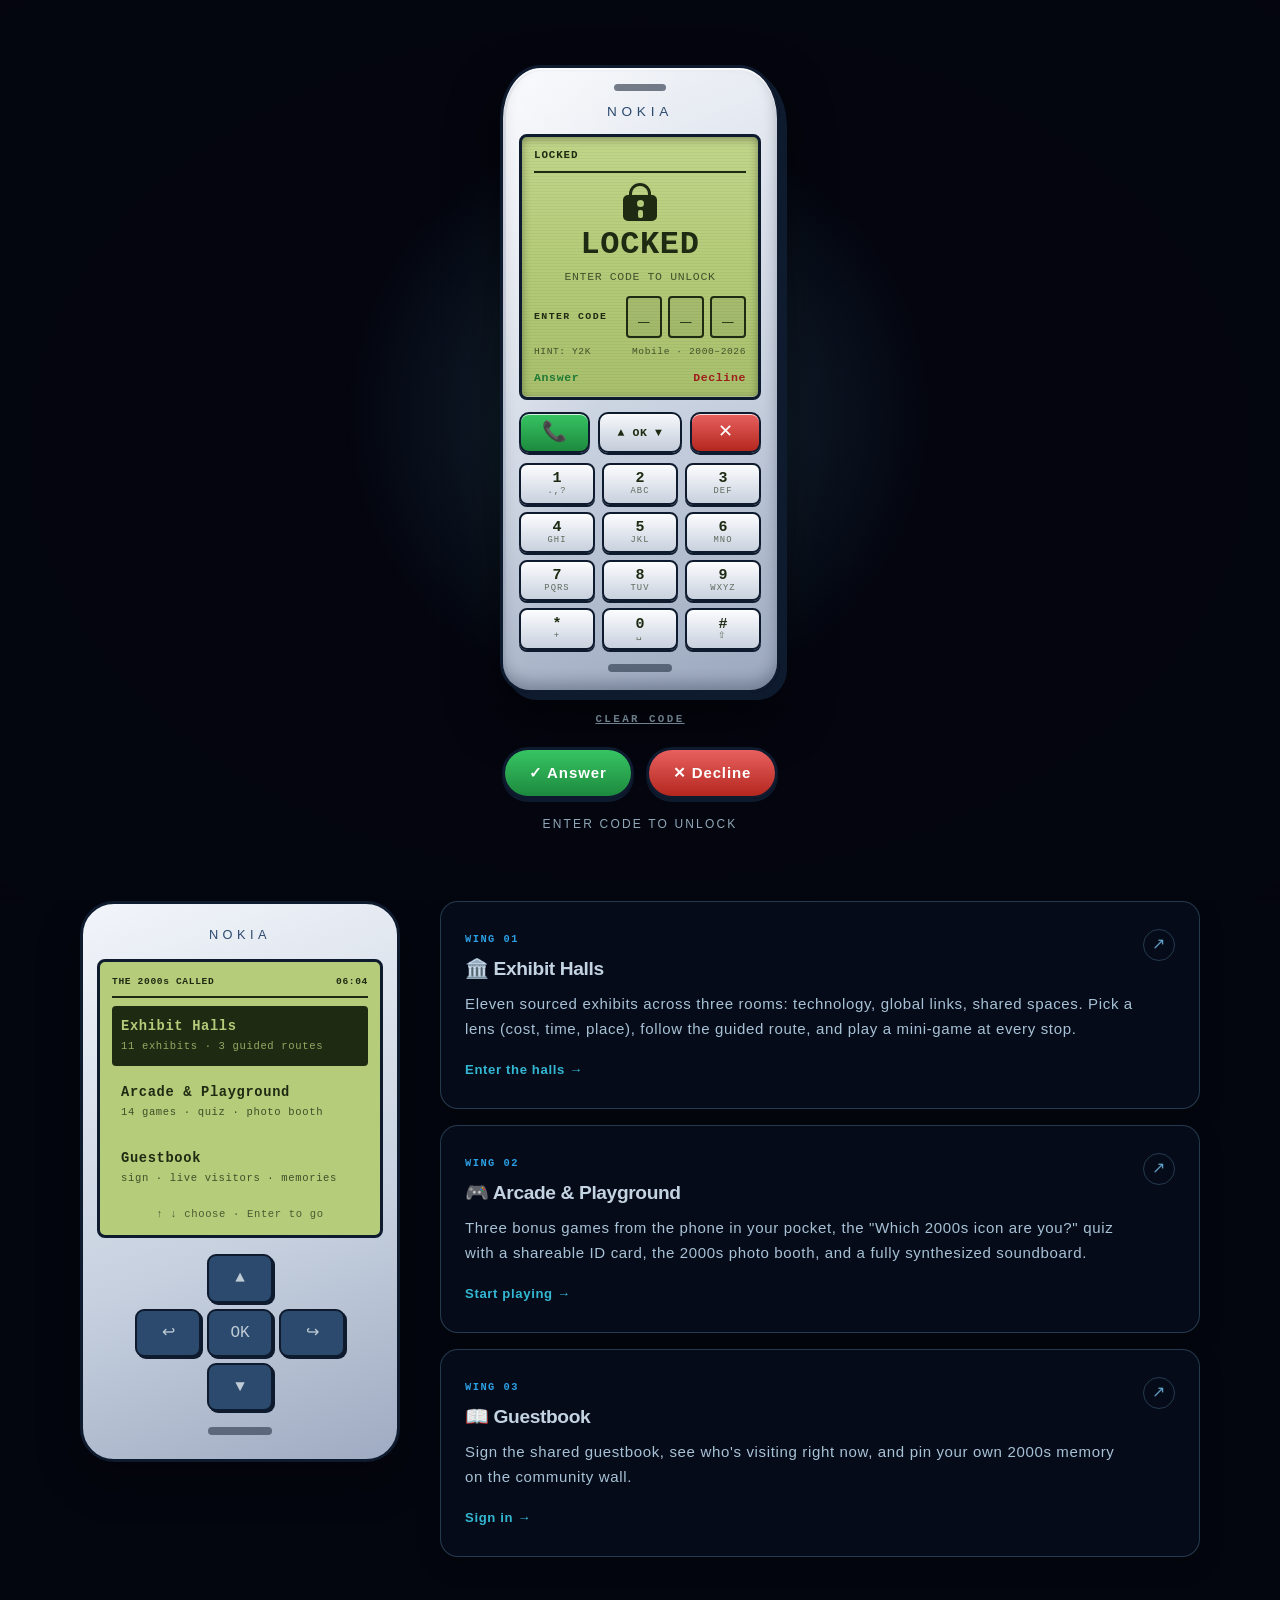
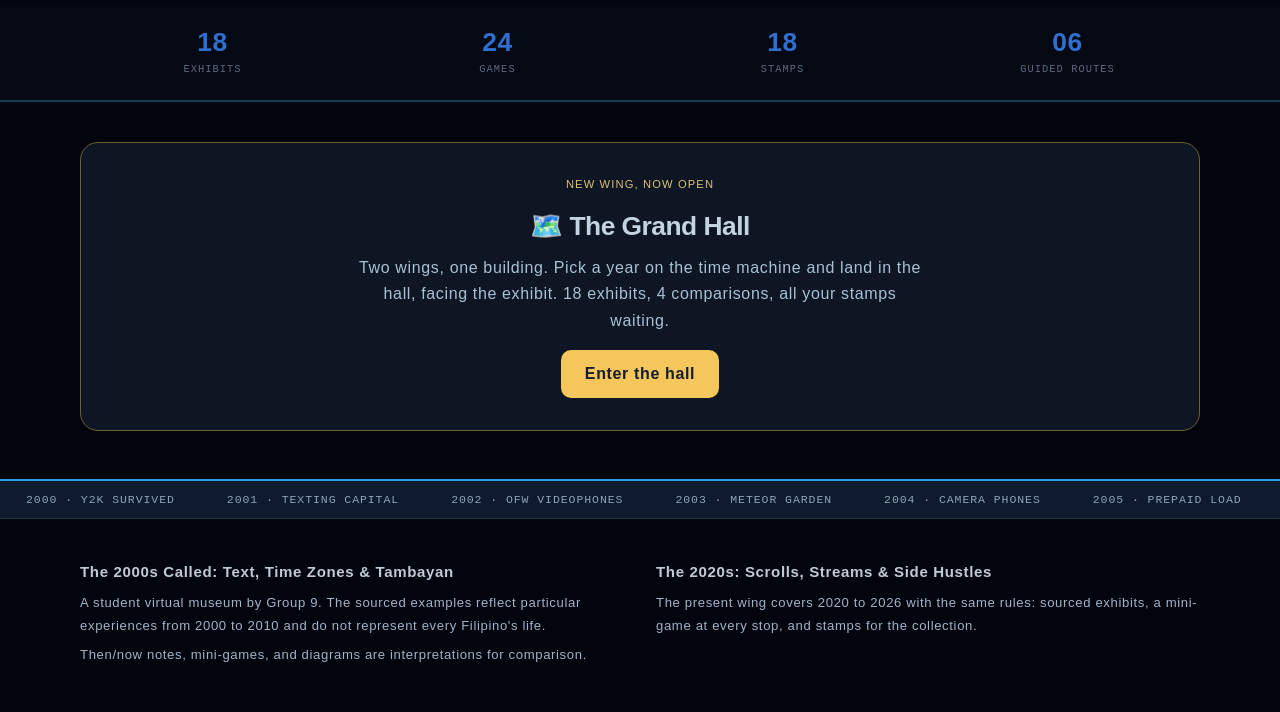
==== commit 4149e667: "Fit the phone on short screens; Answer tap can no longer skip the warp" ====
--- a/index.html
+++ b/index.html
@@ -141,7 +141,15 @@
    never visibly progresses, so the bar sat pinned near its first value
    (~5.6%) while the years flew past, only catching up to 100% once the
    changes stopped at the title hold. Instant width sets cannot lag. */
-.tm-skip{position:absolute;left:0;right:0;bottom:calc(22px + env(safe-area-inset-bottom,0px));text-align:center;font-size:12px;letter-spacing:.18em;color:#8fa8b8;margin:0;}
+/* The caption rides INSIDE the call column as its last flex child, so it
+   moves with the phone and can never land on CLEAR CODE or the big
+   buttons. The warp-phase hint is a separate element, pinned to the
+   viewport bottom only while the warp is actually playing (it appears
+   once the tap-through guard has passed), when the call layer is gone
+   and the timeline sits 56px up — no overlap there either. */
+.tm-skip{position:static;text-align:center;font-size:12px;letter-spacing:.18em;color:#8fa8b8;margin:0;}
+.tm-skip-warp{position:absolute;left:0;right:0;bottom:calc(22px + env(safe-area-inset-bottom,0px));text-align:center;font-size:12px;letter-spacing:.18em;color:#8fa8b8;margin:0;display:none;pointer-events:none;}
+.tm-intro.tm-warping .tm-skip-warp{display:block;}
 /* Short screens: shrink the whole year stack and the title so the column
    still fits the reserved region above the timeline instead of running
    over the "2026" label. */
@@ -174,7 +182,15 @@
    elsewhere and any other key skip to the Lobby again.
    The warp itself is unchanged and at normal speed: 4.5s warp, 1.2s poster
    hold, 0.5s fade. */
-.tm-call{position:absolute;inset:0;display:flex;flex-direction:column;align-items:center;justify-content:center;gap:16px;z-index:5;pointer-events:none;transition:opacity .4s cubic-bezier(.22,.61,.36,1),transform .4s cubic-bezier(.22,.61,.36,1);animation:tm-call-in .5s cubic-bezier(.22,.61,.36,1) backwards;padding-top:env(safe-area-inset-top,0px);padding-bottom:env(safe-area-inset-bottom,0px);}
+/* The call layer is a flex column (phone + CLEAR CODE + big buttons +
+   caption) that must fit the viewport at EVERY height from ~500px up.
+   The overlay never scrolls, so the column cannot overflow: every fixed
+   height inside it is therefore capped by viewport height as well as px
+   (clamp with a vh middle), shrinking proportionally below ~880px instead
+   of clipping. The caption rides inside the column as its last flex
+   child, so it can never land on top of CLEAR CODE the way the old
+   viewport-pinned caption did. */
+.tm-call{position:absolute;inset:0;display:flex;flex-direction:column;align-items:center;justify-content:center;gap:clamp(6px,1.8vh,16px);z-index:5;pointer-events:none;transition:opacity .4s cubic-bezier(.22,.61,.36,1),transform .4s cubic-bezier(.22,.61,.36,1);animation:tm-call-in .5s cubic-bezier(.22,.61,.36,1) backwards;padding-top:env(safe-area-inset-top,0px);padding-bottom:env(safe-area-inset-bottom,0px);}
 /* The phone glides in on load instead of popping into place. `backwards`
    fill only: once the entrance ends, the element returns to its normal
    styles, so the lift-away transition (tm-call-off) still works. */
@@ -192,7 +208,7 @@
    materials as the Lobby Nokia (light gradient body, dark border, hard
    offset shadow) plus a top sheen, inset highlights and a soft drop shadow
    for depth. It shakes in short bursts with a pause, like a real ring. */
-.tm-call-phone{position:relative;width:min(280px,72vw);background:linear-gradient(160deg,#f4f6fa 0,#c9d2e0 55%,#9aa7bd 100%);border:3px solid #0e1a2e;border-radius:40px 40px 30px 30px/54px 54px 30px 30px;padding:14px 16px 18px;box-shadow:7px 7px 0 #0e1a2e,0 24px 50px rgba(0,0,0,.55),inset 0 2px 0 rgba(255,255,255,.75),inset 0 -8px 14px rgba(14,26,46,.28);pointer-events:auto;cursor:pointer;-webkit-user-select:none;user-select:none;-webkit-touch-callout:none;}
+.tm-call-phone{position:relative;width:min(280px,72vw);background:linear-gradient(160deg,#f4f6fa 0,#c9d2e0 55%,#9aa7bd 100%);border:3px solid #0e1a2e;border-radius:40px 40px 30px 30px/54px 54px 30px 30px;padding:clamp(7px,1.6vh,14px) clamp(10px,2vw,16px) clamp(8px,2vh,18px);box-shadow:7px 7px 0 #0e1a2e,0 24px 50px rgba(0,0,0,.55),inset 0 2px 0 rgba(255,255,255,.75),inset 0 -8px 14px rgba(14,26,46,.28);pointer-events:auto;cursor:pointer;-webkit-user-select:none;user-select:none;-webkit-touch-callout:none;}
 /* The shake lives on .tm-ringing only: a locked phone sits still. */
 .tm-call-phone.tm-ringing{animation:tm-ring-shake 1.1s ease-in-out infinite;}
 .tm-call-phone::before{content:"";position:absolute;inset:3px;border-radius:36px 36px 26px 26px/48px 48px 26px 26px;background:linear-gradient(105deg,rgba(255,255,255,.5) 0%,rgba(255,255,255,0) 42%);pointer-events:none;}
@@ -202,14 +218,14 @@
 .tm-call-phone.tm-connected{animation:none;}
 .tm-call-phone.tm-connected .tm-call-bell{animation:none;opacity:0;}
 .tm-call.tm-connected .tm-call-pulse{animation:none;opacity:0;}
-.tm-call-earpiece{position:relative;width:52px;height:7px;background:#0e1a2e;border-radius:4px;margin:2px auto 10px;opacity:.55;}
-.tm-call-brand{position:relative;text-align:center;color:#2c4a6e;font-family:'Archivo Black',Impact,sans-serif;letter-spacing:.35em;font-size:.85rem;margin-bottom:10px;}
+.tm-call-earpiece{position:relative;width:52px;height:7px;background:#0e1a2e;border-radius:4px;margin:clamp(0px,.3vh,2px) auto clamp(5px,1.1vh,10px);opacity:.55;}
+.tm-call-brand{position:relative;text-align:center;color:#2c4a6e;font-family:'Archivo Black',Impact,sans-serif;letter-spacing:.35em;font-size:.85rem;margin-bottom:clamp(4px,1.1vh,10px);}
 /* The LCD: recessed green glass, lighter at the top, faint pixel rows. The
    caller is the biggest thing on it; the softkey hints at the bottom mirror
    the real Answer/Decline buttons below the phone. */
-.tm-call-screen{position:relative;background:linear-gradient(180deg,#c2d68a 0,#b5cc7a 45%,#a8bf6c 100%);border:3px solid #0e1a2e;border-radius:8px;min-height:172px;padding:10px 12px;display:flex;flex-direction:column;font-family:'Space Mono',monospace;color:#1e2b12;box-shadow:inset 0 2px 8px rgba(0,0,0,.35),inset 0 -1px 0 rgba(255,255,255,.35);}
+.tm-call-screen{position:relative;background:linear-gradient(180deg,#c2d68a 0,#b5cc7a 45%,#a8bf6c 100%);border:3px solid #0e1a2e;border-radius:8px;min-height:clamp(110px,19.5vh,172px);padding:clamp(6px,1.1vh,10px) clamp(8px,1.6vw,12px);display:flex;flex-direction:column;font-family:'Space Mono',monospace;color:#1e2b12;box-shadow:inset 0 2px 8px rgba(0,0,0,.35),inset 0 -1px 0 rgba(255,255,255,.35);}
 .tm-call-screen::after{content:"";position:absolute;inset:0;border-radius:5px;background:repeating-linear-gradient(180deg,rgba(30,43,18,.05) 0 1px,transparent 1px 3px);pointer-events:none;}
-.tm-call-status{display:flex;justify-content:space-between;font-size:.68rem;font-weight:700;letter-spacing:.08em;border-bottom:2px solid #1e2b12;padding-bottom:6px;margin-bottom:8px;}
+.tm-call-status{display:flex;justify-content:space-between;font-size:.68rem;font-weight:700;letter-spacing:.08em;border-bottom:2px solid #1e2b12;padding-bottom:clamp(3px,.7vh,6px);margin-bottom:clamp(4px,.9vh,8px);}
 /* The music note marks the tune playing: hidden while locked, pulsing
    while the phone rings. */
 .tm-call-bell{opacity:0;}
@@ -221,27 +237,27 @@
    pulse, LOCKED big and centred. The ring screen is the same LCD flipped
    to the caller once the code unlocks it; the caller reads bigger there. */
 .tm-lock-screen,.tm-ring-screen{text-align:center;}
-.tm-lock{margin:2px auto 6px;width:34px;animation:tm-lock-pulse 1.6s ease-in-out infinite;}
+.tm-lock{margin:clamp(0px,.3vh,2px) auto clamp(3px,.7vh,6px);width:clamp(24px,3.9vh,34px);animation:tm-lock-pulse 1.6s ease-in-out infinite;}
 @keyframes tm-lock-pulse{0%,100%{transform:scale(1);opacity:1;}50%{transform:scale(1.07);opacity:.85;}}
-.tm-lock-bow{display:block;width:22px;height:15px;border:3px solid #1e2b12;border-bottom:none;border-radius:12px 12px 0 0;margin:0 auto -3px;}
-.tm-lock-body{display:block;width:34px;height:26px;background:#1e2b12;border-radius:5px;position:relative;}
-.tm-lock-body::before{content:"";position:absolute;left:50%;top:12px;width:5px;height:9px;margin-left:-2.5px;background:#b5cc7a;border-radius:2px;}
-.tm-lock-body::after{content:"";position:absolute;left:50%;top:5px;width:7px;height:7px;margin-left:-3.5px;border-radius:50%;background:#b5cc7a;}
-.tm-caller-big{font-size:clamp(24px,7vw,32px);letter-spacing:.02em;}
-.tm-call-softkeys{margin-top:auto;padding-top:8px;display:flex;justify-content:space-between;font-size:.72rem;font-weight:700;}
+.tm-lock-bow{display:block;width:clamp(14px,2.5vh,22px);height:clamp(10px,1.7vh,15px);border:3px solid #1e2b12;border-bottom:none;border-radius:12px 12px 0 0;margin:0 auto -3px;}
+.tm-lock-body{display:block;width:clamp(24px,3.9vh,34px);height:clamp(18px,3vh,26px);background:#1e2b12;border-radius:5px;position:relative;}
+.tm-lock-body::before{content:"";position:absolute;left:50%;top:58%;width:5px;height:34%;margin-left:-2.5px;background:#b5cc7a;border-radius:2px;}
+.tm-lock-body::after{content:"";position:absolute;left:50%;top:20%;width:7px;height:28%;margin-left:-3.5px;border-radius:50%;background:#b5cc7a;}
+.tm-caller-big{font-size:clamp(20px,min(7vw,3.6vh),32px);letter-spacing:.02em;}
+.tm-call-softkeys{margin-top:auto;padding-top:clamp(4px,.9vh,8px);display:flex;justify-content:space-between;font-size:.72rem;font-weight:700;}
 .tm-call-softkeys .tm-sk-answer{color:#1d7a35;}
 .tm-call-softkeys .tm-sk-decline{color:#a11d1d;}
 /* The passcode: three slots on the LCD. The active slot (the letter
    currently cycling under multi-tap) is inverted and blinks, so the
    visitor sees W, X, Y change as they tap 9. Filled slots are solid. */
-.tm-code{display:flex;align-items:center;justify-content:space-between;gap:8px;margin-top:10px;}
+.tm-code{display:flex;align-items:center;justify-content:space-between;gap:8px;margin-top:clamp(4px,1.1vh,10px);}
 .tm-code-label{font-size:.62rem;font-weight:700;letter-spacing:.14em;}
 .tm-code-slots{display:flex;gap:6px;}
-.tm-code-slot{width:36px;height:42px;display:flex;align-items:center;justify-content:center;border:2px solid #1e2b12;border-radius:4px;font-size:1.2rem;font-weight:700;background:rgba(30,43,18,.08);}
-.tm-code-slot.tm-code-active{background:#1e2b12;color:#b5cc7a;box-shadow:0 0 12px rgba(181,204,122,.9);animation:tm-code-blink .5s steps(2,start) infinite;}
+.tm-code-slot{width:clamp(28px,4.1vh,36px);height:clamp(30px,4.8vh,42px);display:flex;align-items:center;justify-content:center;border:2px solid #1e2b12;border-radius:4px;font-size:clamp(1rem,2.4vh,1.2rem);font-weight:700;background:rgba(30,43,18,.08);}
+.tm-code-slot.tm-code-active{background:#1e2b12;color:#b5cc7a;box-shadow:0 0 12px rgba(181,204,122,.9);}.tm-code-slot.tm-code-active{animation:tm-code-blink .5s steps(2,start) infinite;}
 @keyframes tm-code-blink{50%{opacity:.55;}}
 .tm-code-slot.tm-code-filled{background:rgba(30,43,18,.14);}
-.tm-code-hint{display:flex;justify-content:space-between;font-size:.6rem;letter-spacing:.06em;opacity:.75;margin-top:6px;}
+.tm-code-hint{display:flex;justify-content:space-between;font-size:.6rem;letter-spacing:.06em;opacity:.75;margin-top:clamp(3px,.7vh,6px);}
 /* Wrong code / locked answer: a short horizontal shake. Transform-only,
    and it only replaces the ring shake while it runs. */
 .tm-call-phone.tm-code-deny{animation:tm-deny-shake .45s ease-in-out;}
@@ -253,15 +269,15 @@
 .tm-code-clear{pointer-events:auto;background:none;border:none;font-family:'Space Mono',monospace;font-size:.68rem;font-weight:700;letter-spacing:.22em;color:#8fa8b8;text-decoration:underline;cursor:pointer;padding:2px 8px;}
 /* Call keys: green call, wide Navi-key, red end. Call and end are real
    buttons; the Navi-key is a plain span (tapping the phone itself answers). */
-.tm-call-keys{position:relative;display:grid;grid-template-columns:1fr 1.2fr 1fr;gap:8px;margin-top:12px;}
-.tm-key{border:2px solid #0e1a2e;border-radius:10px;background:linear-gradient(180deg,#f7f9fc 0,#c3ccd9 100%);box-shadow:0 2px 0 #0e1a2e,inset 0 1px 0 rgba(255,255,255,.8);font-family:'Space Mono',monospace;color:#1e2b12;cursor:pointer;padding:0;min-height:44px;}
+.tm-call-keys{position:relative;display:grid;grid-template-columns:1fr 1.2fr 1fr;gap:clamp(4px,.9vh,8px);margin-top:clamp(6px,1.4vh,12px);}
+.tm-key{border:2px solid #0e1a2e;border-radius:10px;background:linear-gradient(180deg,#f7f9fc 0,#c3ccd9 100%);box-shadow:0 2px 0 #0e1a2e,inset 0 1px 0 rgba(255,255,255,.8);font-family:'Space Mono',monospace;color:#1e2b12;cursor:pointer;padding:0;min-height:clamp(32px,4.6vh,44px);line-height:1.2;}
 .tm-key-call{background:linear-gradient(180deg,#37c463 0,#1d8a3e 100%);color:#fff;font-size:20px;}
 .tm-key-end{background:linear-gradient(180deg,#e8605f 0,#b3271e 100%);color:#fff;font-size:18px;}
 .tm-key-navi{font-size:.72rem;font-weight:700;letter-spacing:.05em;display:flex;align-items:center;justify-content:center;cursor:pointer;}
 /* The keypad: domed keys with a number and its letters, shaded like real
    rubber keys — light on top, darker at the bottom, hard edge underneath. */
-.tm-call-pad{position:relative;display:grid;grid-template-columns:repeat(3,1fr);gap:7px;margin-top:10px;touch-action:manipulation;}
-.tm-pad-key{border:2px solid #0e1a2e;border-radius:8px;background:linear-gradient(180deg,#fbfcfe 0,#c9d1de 100%);box-shadow:0 2px 0 #0e1a2e,inset 0 1px 0 rgba(255,255,255,.85);min-height:44px;display:flex;flex-direction:column;align-items:center;justify-content:center;font-family:'Space Mono',monospace;color:#1e2b12;line-height:1.05;padding:0;cursor:pointer;}
+.tm-call-pad{position:relative;display:grid;grid-template-columns:repeat(3,1fr);gap:clamp(4px,.8vh,7px);margin-top:clamp(5px,1.1vh,10px);touch-action:manipulation;}
+.tm-pad-key{border:2px solid #0e1a2e;border-radius:8px;background:linear-gradient(180deg,#fbfcfe 0,#c9d1de 100%);box-shadow:0 2px 0 #0e1a2e,inset 0 1px 0 rgba(255,255,255,.85);min-height:clamp(26px,4.6vh,44px);display:flex;flex-direction:column;align-items:center;justify-content:center;font-family:'Space Mono',monospace;color:#1e2b12;line-height:1.05;padding:0;cursor:pointer;}
 .tm-pad-key b{font-size:15px;}
 .tm-pad-key span{font-size:.55rem;letter-spacing:.12em;opacity:.65;}
 /* Press feedback: every key visibly depresses on tap, so the multi-tap
@@ -275,31 +291,55 @@
    are click, never a touch-only event, so the same tap works everywhere. */
 .tm-pad-key:hover,.tm-key:hover,.tm-call-btn:hover{filter:brightness(1.08);}
 .tm-pad-key:focus-visible,.tm-key:focus-visible,.tm-call-btn:focus-visible,.tm-code-clear:focus-visible{outline:3px solid #5cb8d9;outline-offset:2px;}
-.tm-call-speaker{position:relative;width:64px;height:8px;background:#0e1a2e;border-radius:4px;margin:14px auto 0;opacity:.5;}
+.tm-call-speaker{position:relative;width:64px;height:8px;background:#0e1a2e;border-radius:4px;margin:clamp(6px,1.6vh,14px) auto 0;opacity:.5;}
 /* The two big buttons under the phone: the unmistakable way to answer or
    decline, big enough for a thumb. */
-.tm-call-actions{position:relative;display:flex;gap:12px;pointer-events:auto;z-index:6;touch-action:manipulation;}
-.tm-call-btn{border:3px solid #0e1a2e;border-radius:999px;padding:14px 24px;min-height:48px;font-size:15px;font-weight:800;letter-spacing:.06em;cursor:pointer;box-shadow:0 3px 0 #0e1a2e;font-family:inherit;}
+.tm-call-actions{position:relative;display:flex;gap:clamp(8px,1.4vh,12px);pointer-events:auto;z-index:6;touch-action:manipulation;}
+.tm-call-btn{border:3px solid #0e1a2e;border-radius:999px;padding:clamp(9px,1.6vh,14px) clamp(16px,3vw,24px);min-height:clamp(38px,5.5vh,48px);font-size:15px;font-weight:800;letter-spacing:.06em;line-height:1.2;cursor:pointer;box-shadow:0 3px 0 #0e1a2e;font-family:inherit;}
 .tm-call-answer{background:linear-gradient(180deg,#37c463,#1d8a3e);color:#fff;}
 .tm-call-decline{background:linear-gradient(180deg,#e8605f,#b3271e);color:#fff;}
-/* Short screens: shrink the phone so the whole call layer fits without
-   clipping. The overlay never scrolls, so the handset must fit the
-   viewport it is given — a 390px phone in landscape or a short Android
-   screen still shows the whole phone, its keys and both buttons. */
-@media (max-height:720px){
-  .tm-call{gap:12px;}
-  .tm-call-phone{padding:10px 14px 14px;}
-  .tm-call-screen{min-height:150px;}
-  .tm-pad-key{min-height:38px;}
+/* Shorter screens (a short laptop window, a small tablet): the keypad
+   lettering and the lock-screen type shrink a notch, and the column gaps
+   tighten, so the column keeps its margin instead of eating it. */
+@media (max-height:700px){
+  .tm-pad-key b{font-size:14px;}
+  .tm-pad-key span{font-size:.5rem;}
+  .tm-caller-big{font-size:clamp(18px,3.2vh,26px);}
+  .tm-code-slot{height:clamp(28px,4.4vh,36px);}
+  .tm-call-softkeys{padding-top:clamp(3px,.7vh,6px);}
+  .tm-call{gap:clamp(6px,1.6vh,14px);}
 }
-@media (max-height:600px){
-  .tm-call-screen{min-height:130px;}
-  .tm-pad-key{min-height:34px;}
-  .tm-key{min-height:40px;}
-  .tm-call-btn{min-height:44px;padding:12px 20px;}
-  .tm-lock-bow{width:17px;height:11px;}
-  .tm-lock-body{width:26px;height:20px;}
-  .tm-code-slot{width:30px;height:34px;font-size:1rem;}
+/* The tightest screens (a short laptop window, a phone in landscape):
+   squeeze the last few pixels so the column still fits. The vh clamps
+   above do most of the scaling; this block covers the floors they hit. */
+@media (max-height:560px){
+  /* The column bottoms out at ~495px of fixed floors (screen content,
+     four keypad rows, buttons), so below ~560px it is scaled as a whole:
+     zoom shrinks the entire column — phone, keys, buttons, caption —
+     proportionally, layout included, so it keeps its margins instead of
+     clipping. Supported in Safari, Chrome, Edge and Firefox 126+. */
+  .tm-call{zoom:.93;}
+  .tm-call{gap:5px;}
+  .tm-call-phone{padding:5px 12px 6px;}
+  .tm-call-earpiece{margin:0 auto 4px;}
+  .tm-call-brand{font-size:.8rem;margin-bottom:3px;}
+  .tm-call-screen{padding:4px 10px;}
+  .tm-call-status{padding-bottom:3px;margin-bottom:4px;}
+  .tm-lock-bow{width:14px;height:10px;}
+  .tm-lock-body{width:24px;height:18px;}
+  .tm-caller-big{font-size:16px;}
+  .tm-call-sub{font-size:.65rem;}
+  .tm-code-slot{width:26px;height:28px;}
+  .tm-code-hint{font-size:.55rem;}
+  .tm-call-softkeys{font-size:.65rem;padding-top:3px;}
+  .tm-pad-key b{font-size:13px;}
+  .tm-key-call{font-size:16px;}
+  .tm-key-end{font-size:15px;}
+  .tm-key{min-height:28px;}
+  .tm-call-speaker{margin:6px auto 0;}
+  .tm-code-clear{font-size:.62rem;padding:1px 8px;}
+  .tm-call-btn{min-height:36px;padding:7px 16px;font-size:14px;}
+  .tm-skip{font-size:11px;}
 }
 /* While the phone is locked or ringing, the warp stage stays hidden
    behind the phone. */
@@ -373,6 +413,7 @@
       <button type="button" class="tm-call-btn tm-call-answer" id="tm-answer">✓ Answer</button>
       <button type="button" class="tm-call-btn tm-call-decline" id="tm-decline">✕ Decline</button>
     </div>
+    <p class="tm-skip" id="tm-skip">ENTER CODE TO UNLOCK</p>
   </div>
   <div class="tm-photo" id="tm-photo" aria-hidden="true"></div>
   <div class="tm-photo" id="tm-photo-b" aria-hidden="true"></div>
@@ -397,7 +438,7 @@
     <div class="tm-timeline-row"><span>2000</span><span>2026</span></div>
     <div class="tm-timeline-track"><div class="tm-timeline-fill" id="tm-timeline-fill"></div><span class="tm-timeline-now era-2000s" id="tm-timeline-now">2000</span></div>
   </div>
-  <p class="tm-skip" id="tm-skip">ENTER CODE TO UNLOCK</p>
+  <p class="tm-skip-warp" id="tm-skip-warp" aria-hidden="true">TAP ANYWHERE TO SKIP</p>
 </div>
 <noscript><style>.tm-intro{display:none!important;}</style></noscript>
 <script>
@@ -486,6 +527,7 @@
   var CODE='Y2K', COMMIT_MS=900, UNLOCK_MS=600;
   var done=false, rafId=0, startTs=0, lastIdx=-1, lastChangeTs=0, lastFrameTs=0, revealed=false, photoActive=0, burstDone=false, answered=false, callHidden=false, tuneFailed=false, connectTimer=0, callTimer=0, callSecs=0;
   var unlocked=false, ringing=false, codeSlots=['','',''], codeIdx=0, pendingKey=null, pendingChar='', pendingPos=-1, commitTimer=0, unlockTimer=0, wrongTimer=0, denyTimer=0;
+  var warping=false, warpStartedAt=0, warpHintShown=false;
   var angle=0, angleP=0, failed={};
   function removeNode(){ if(overlay.parentNode) overlay.parentNode.removeChild(overlay); stopTune(); }
   /* Stop the tune outright — pause AND reset to the start — whenever the
@@ -528,10 +570,18 @@
   /* Hard gate: while the phone is still locked, a tap elsewhere (or any
      other key, which funnels here) is a REFUSAL, not a skip — the shake
      and ENTER CODE FIRST. Only the code Y2K opens the intro. Once the
-     code has unlocked the phone (ringing, connected, warp, hold), a tap
-     elsewhere skips to the Lobby as before. */
+     code has unlocked the phone and it is ringing, a tap elsewhere skips
+     to the Lobby as before. The Answer tap itself must never eat the
+     warp: while the call is still connecting, and for the first 250ms of
+     the warp while the phone lifts away, a tap anywhere is ignored — a
+     second tap right after Answer (Safari tap-through, double-tap)
+     lands in that window and is swallowed instead of skipping. The skip
+     only opens once the warp is actually playing. */
   function onSkip(){
-    if(!unlocked && !done){ denyAnswer(); return; }
+    if(done) return;
+    if(!unlocked){ denyAnswer(); return; }
+    if(!ringing && !answered){ return; }
+    if(answered && (!warping || Date.now()-warpStartedAt<250)){ return; }
     finish(true);
   }
   function onKey(e){
@@ -606,6 +656,11 @@
     if(e) e.stopPropagation();
     if(answered || done) return;
     if(!unlocked){ denyAnswer(); return; }
+    /* Answered during the ~0.6s UNLOCKED beat, before the ring started:
+       run the ring transition now instead of cancelling it, so the call
+       state is consistent (tm-locked off, ring screen up) and the warp
+       that follows cannot be hidden behind a stale locked class. */
+    if(!ringing && unlockTimer){ clearTimeout(unlockTimer); unlockTimer=0; startRinging(); }
     answered=true;
     if(unlockTimer){ clearTimeout(unlockTimer); unlockTimer=0; }
     callPhone.classList.remove('tm-ringing');
@@ -627,7 +682,12 @@
   function startWarp(){
     if(done || !answered) return;
     callEl.classList.add('tm-call-off');
+    /* Defensive: the warp stage must be visible no matter which path got
+       here — drop both stage-hiding classes, so a stale locked/calling
+       class can never hide the years behind opacity:0. */
     overlay.classList.remove('tm-calling');
+    overlay.classList.remove('tm-locked');
+    warping=true; warpStartedAt=Date.now();
     startTs=0; lastFrameTs=0;
     rafId=requestAnimationFrame(frame);
   }
@@ -820,6 +880,9 @@
       if(callTimer){ clearInterval(callTimer); callTimer=0; }
     }
     if(wt<YEAR_MS){
+      /* The warp is actually playing now: once it is past the
+         tap-through guard, show the skip hint for the warp phase. */
+      if(!warpHintShown && wt>500){ warpHintShown=true; overlay.classList.add('tm-warping'); }
       var p=wt/YEAR_MS, e=easeInOutSine(p);
       /* Timeline fill glides continuously from elapsed time, not in steps
          per year: it must track the warp smoothly on every frame. */
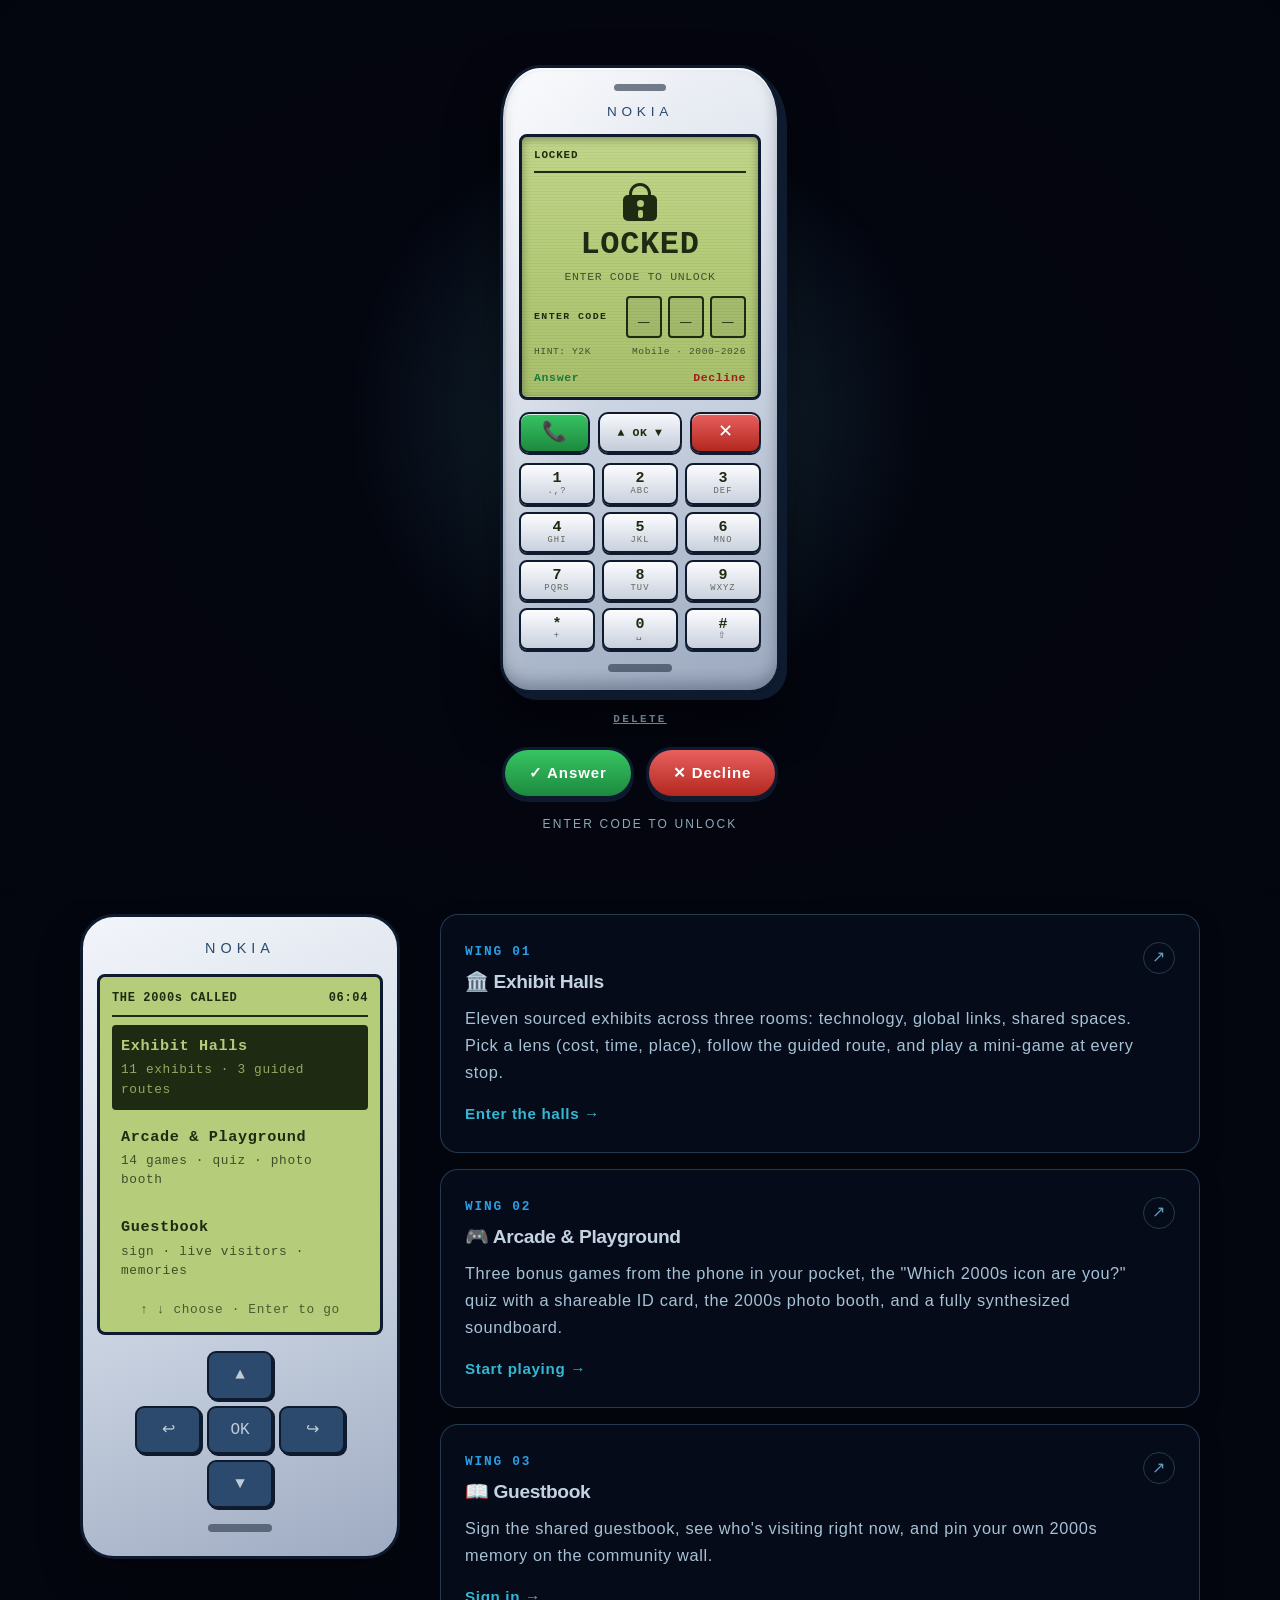
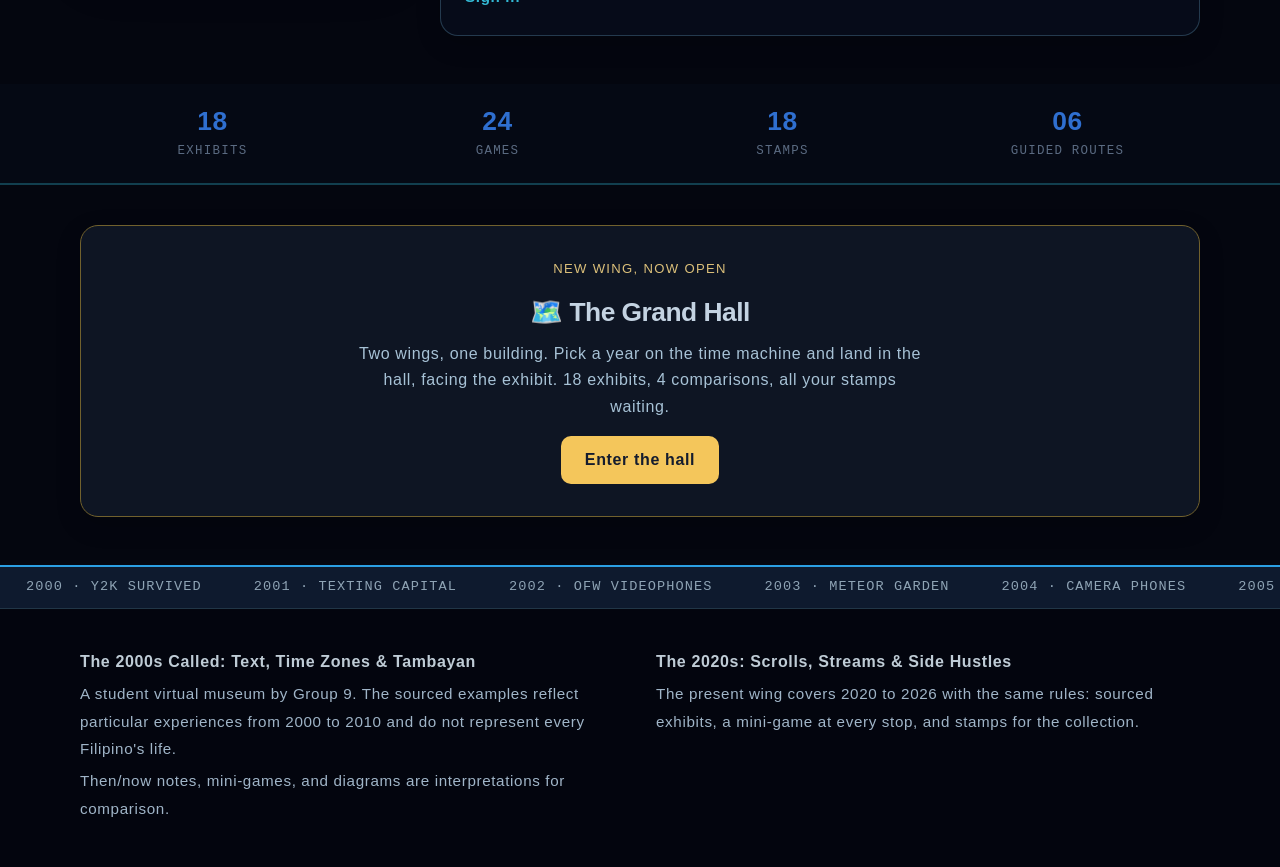
==== commit db0b58c0: "Peer review fixes: sources, Lobby skip, DELETE key, typography, categories, gallery explainers" ====
--- a/index.html
+++ b/index.html
@@ -32,12 +32,18 @@
    bar gliding to 100%, then the title holds and the Lobby fades in.
    Normal speed throughout: 4.5s warp, 1.2s poster hold, 0.5s fade.
    No subtle textures — every change must read at a glance on a phone. */
-/* The overlay is the whole viewport on every platform: svh/dvh so it
-   does not jump when Safari/Chrome show or hide their URL bar (vh is
-   the fallback for older browsers), overscroll-behavior so Android
-   Chrome cannot pull-to-refresh it, and no selection or callout on
-   long-press — the intro is a phone, not a page to copy from. */
-.tm-intro{position:fixed;inset:0;height:100vh;height:100svh;height:100dvh;z-index:9999;background:#04060f;display:flex;align-items:center;justify-content:center;overflow:hidden;touch-action:none;overscroll-behavior:none;-webkit-user-select:none;user-select:none;-webkit-touch-callout:none;transition:opacity .5s cubic-bezier(.22,.61,.36,1),transform .5s cubic-bezier(.22,.61,.36,1);will-change:transform,opacity;}
+/* The overlay is the whole VISIBLE viewport on every platform: svh is
+   the bars-visible height (the small viewport, with Safari/Chrome's URL
+   bar and toolbar shown), and vh is the fallback for older browsers.
+   dvh is DELIBERATELY not used: on iOS Safari dvh tracks the dynamic
+   viewport, which is taller than the bars-visible height, so a dvh
+   overlay overflows while the bars are shown — the phone column centres
+   in the too-tall box and clips top and bottom (NOKIA cut, Answer /
+   Decline cut, caption off-screen). svh sizes the overlay to what the
+   visitor actually sees. Overscroll-behavior stops Android Chrome
+   pull-to-refresh; no selection or callout on long-press — the intro is
+   a phone, not a page to copy from. */
+.tm-intro{position:fixed;inset:0;height:100vh;height:100svh;z-index:9999;background:#04060f;display:flex;align-items:center;justify-content:center;overflow:hidden;touch-action:none;overscroll-behavior:none;-webkit-user-select:none;user-select:none;-webkit-touch-callout:none;transition:opacity .5s cubic-bezier(.22,.61,.36,1),transform .5s cubic-bezier(.22,.61,.36,1);will-change:transform,opacity;}
 /* Predictable sizing inside the overlay: padding and borders count inside
    the widths below, so the coded phone can never overflow a narrow phone. */
 .tm-intro *{box-sizing:border-box;}
@@ -71,9 +77,13 @@
    (the name slot and the invisible title hang below it), so the
    translateZ zoom scaled that offset and the year swam ~44px vertically
    during every 300ms pop — up as it grew, down as it shrank.
-   (b) the exhibit name lives in its own fixed-height slot (2 lines tall,
-   vertically centred, overflow hidden), so a long name wrapping to two
-   lines can never grow the block and shove the year up. Before, 2002
+   (b) the exhibit name lives in its own fixed-height slot (two lines
+   tall at line-height 1.4, plus slack — 3.2em against 2.8em of text),
+   vertically centred, so a long name wrapping to two lines can never
+   grow the block and shove the year up, and the second line's
+   descenders can never be cut by the slot. The old slot was exactly
+   2.6em at line-height 1.3 — zero slack — so any font-metric difference
+   (notably Safari) clipped the second line. Before that, 2002
    ("OFW FAMILIES KEPT IN TOUCH", ~370px) and 2010 ("THE KEYPAD STARTED
    DISAPPEARING", ~442px) wrapped in the 350px slot at 390px wide and
    moved the year ~10px for those years only. */
@@ -86,14 +96,21 @@
    the region leaves a guaranteed ~42px gap. The stack is centred inside
    the region, not the whole viewport. */
 .tm-year-wrap{position:relative;perspective:800px;}
-.tm-year-ghost{position:absolute;left:0;right:0;top:0;font-size:clamp(120px,36vw,320px);line-height:1;font-weight:800;letter-spacing:.02em;color:#5cb8d9;opacity:0;pointer-events:none;will-change:transform,opacity;}
+/* The year is prominent but not dominating: capped at 200px and tied
+   to BOTH width and height (min(22vw,24vh)), so it stays proportional
+   on wide-but-short desktop windows and on phones. The old size was
+   far larger — over three hundred pixels on desktop, about a hundred
+   and forty on a 390px phone — and the easeOutBack pop (up to 1.43x)
+   pushed it past the viewport top and sides on short screens, where it
+   also crowded the caption below it. The ghost shares the exact same size. */
+.tm-year-ghost{position:absolute;left:0;right:0;top:0;font-size:clamp(84px,min(22vw,24vh),200px);line-height:1;font-weight:800;letter-spacing:.02em;color:#5cb8d9;opacity:0;pointer-events:none;will-change:transform,opacity;}
 .tm-year-ghost.era-2020s{color:#d94fd9;}
 .tm-year-ghost.tm-ghost-go{animation:tm-ghost .4s cubic-bezier(.22,.61,.36,1) forwards;}
 /* The ghost is the era-colour brightness pulse: a larger copy of the year
    in the era colour flashing up to half opacity behind the landing year,
    then fading as it grows past it. */
 @keyframes tm-ghost{0%{opacity:.5;transform:translateZ(-60px) scale(.98);}100%{opacity:0;transform:translateZ(260px) scale(1.28);}}
-.tm-year{font-size:clamp(120px,36vw,320px);line-height:1;font-weight:800;letter-spacing:.02em;color:#5cb8d9;transition:opacity .3s ease;will-change:transform,opacity;}
+.tm-year{font-size:clamp(84px,min(22vw,24vh),200px);line-height:1;font-weight:800;letter-spacing:.02em;color:#5cb8d9;transition:opacity .3s ease;will-change:transform,opacity;}
 .tm-year.era-2000s{color:#5cb8d9;text-shadow:0 0 24px rgba(92,184,217,.9),0 0 70px rgba(92,184,217,.45);}
 .tm-year.era-2020s{color:#d94fd9;text-shadow:0 0 24px rgba(217,79,217,.9),0 0 70px rgba(139,63,217,.5);}
 .tm-year.tm-year-out{opacity:0;}
@@ -102,7 +119,7 @@
    fights the translateZ zoom the JS drives on the same element. */
 .tm-year.tm-year-beat{animation:tm-year-beat .25s ease-out;}
 @keyframes tm-year-beat{0%{opacity:.55;}100%{opacity:1;}}
-.tm-name{font-size:clamp(16px,4.4vw,26px);font-weight:700;letter-spacing:.18em;text-transform:uppercase;color:#bfccd6;margin-top:12px;transition:opacity .3s ease;height:2.6em;line-height:1.3;display:flex;align-items:center;justify-content:center;overflow:hidden;}
+.tm-name{font-size:clamp(15px,3.8vw,22px);font-weight:700;letter-spacing:.16em;text-transform:uppercase;color:#bfccd6;margin-top:clamp(8px,1.5vh,14px);transition:opacity .3s ease;height:3.2em;line-height:1.4;display:flex;align-items:center;justify-content:center;overflow:hidden;}
 .tm-name.tm-name-out{opacity:0;}
 /* At the poster hold the year, the name and the ghost must be gone AT
    ONCE. The name used to fade over .3s, so "THE WAIT FOR GTA 6" was
@@ -142,7 +159,7 @@
    (~5.6%) while the years flew past, only catching up to 100% once the
    changes stopped at the title hold. Instant width sets cannot lag. */
 /* The caption rides INSIDE the call column as its last flex child, so it
-   moves with the phone and can never land on CLEAR CODE or the big
+   moves with the phone and can never land on DELETE or the big
    buttons. The warp-phase hint is a separate element, pinned to the
    viewport bottom only while the warp is actually playing (it appears
    once the tap-through guard has passed), when the call layer is gone
@@ -150,11 +167,13 @@
 .tm-skip{position:static;text-align:center;font-size:12px;letter-spacing:.18em;color:#8fa8b8;margin:0;}
 .tm-skip-warp{position:absolute;left:0;right:0;bottom:calc(22px + env(safe-area-inset-bottom,0px));text-align:center;font-size:12px;letter-spacing:.18em;color:#8fa8b8;margin:0;display:none;pointer-events:none;}
 .tm-intro.tm-warping .tm-skip-warp{display:block;}
-/* Short screens: shrink the whole year stack and the title so the column
-   still fits the reserved region above the timeline instead of running
-   over the "2026" label. */
+/* Short screens: shrink the name and the title so the column still
+   fits the reserved region above the timeline instead of running over
+   the "2026" label. The year needs no override here: its base clamp
+   already caps by viewport height (24vh), so it shrinks on short
+   screens by itself. (The old override, clamp(96px,32vh,180px), would
+   now make the year BIGGER than the base size on short screens.) */
 @media (max-height:600px){
-  .tm-year,.tm-year-ghost{font-size:clamp(96px,32vh,180px);}
   .tm-name{font-size:clamp(13px,3.4vw,18px);}
   .tm-title h2{font-size:clamp(36px,10vh,64px);}
   .tm-kicker{margin-bottom:8px;}
@@ -178,19 +197,24 @@
    CODE FIRST — and so does every other way out while locked: Decline, tap
    elsewhere, any other key. There is no auto-unlock and no auto-answer:
    the phone waits locked until Y2K is typed, so the code is a hard gate
-   and the intro cannot open without it. Once it is ringing, Decline, tap
-   elsewhere and any other key skip to the Lobby again.
+   and the intro cannot open without it. Once it is ringing, ONLY Answer
+   moves forward: Decline hangs up instead — the tune stops, the code
+   slots clear and the phone goes back to LOCKED, so the visitor must
+   enter Y2K again to re-ring and then answer. A tap elsewhere or any
+   other key while ringing is ignored (a small shake, nothing more): the
+   phone keeps ringing. Answering the call is the only way into the warp
+   or the Lobby — nothing opens or warps before the call is answered.
    The warp itself is unchanged and at normal speed: 4.5s warp, 1.2s poster
    hold, 0.5s fade. */
-/* The call layer is a flex column (phone + CLEAR CODE + big buttons +
+/* The call layer is a flex column (phone + DELETE + big buttons +
    caption) that must fit the viewport at EVERY height from ~500px up.
    The overlay never scrolls, so the column cannot overflow: every fixed
    height inside it is therefore capped by viewport height as well as px
-   (clamp with a vh middle), shrinking proportionally below ~880px instead
+   (clamp with a svh middle), shrinking proportionally below ~880px instead
    of clipping. The caption rides inside the column as its last flex
-   child, so it can never land on top of CLEAR CODE the way the old
+   child, so it can never land on top of DELETE the way the old
    viewport-pinned caption did. */
-.tm-call{position:absolute;inset:0;display:flex;flex-direction:column;align-items:center;justify-content:center;gap:clamp(6px,1.8vh,16px);z-index:5;pointer-events:none;transition:opacity .4s cubic-bezier(.22,.61,.36,1),transform .4s cubic-bezier(.22,.61,.36,1);animation:tm-call-in .5s cubic-bezier(.22,.61,.36,1) backwards;padding-top:env(safe-area-inset-top,0px);padding-bottom:env(safe-area-inset-bottom,0px);}
+.tm-call{position:absolute;inset:0;display:flex;flex-direction:column;align-items:center;justify-content:center;gap:clamp(6px,1.8svh,16px);z-index:5;pointer-events:none;transition:opacity .4s cubic-bezier(.22,.61,.36,1),transform .4s cubic-bezier(.22,.61,.36,1);animation:tm-call-in .5s cubic-bezier(.22,.61,.36,1) backwards;padding-top:env(safe-area-inset-top,0px);padding-bottom:env(safe-area-inset-bottom,0px);}
 /* The phone glides in on load instead of popping into place. `backwards`
    fill only: once the entrance ends, the element returns to its normal
    styles, so the lift-away transition (tm-call-off) still works. */
@@ -208,7 +232,7 @@
    materials as the Lobby Nokia (light gradient body, dark border, hard
    offset shadow) plus a top sheen, inset highlights and a soft drop shadow
    for depth. It shakes in short bursts with a pause, like a real ring. */
-.tm-call-phone{position:relative;width:min(280px,72vw);background:linear-gradient(160deg,#f4f6fa 0,#c9d2e0 55%,#9aa7bd 100%);border:3px solid #0e1a2e;border-radius:40px 40px 30px 30px/54px 54px 30px 30px;padding:clamp(7px,1.6vh,14px) clamp(10px,2vw,16px) clamp(8px,2vh,18px);box-shadow:7px 7px 0 #0e1a2e,0 24px 50px rgba(0,0,0,.55),inset 0 2px 0 rgba(255,255,255,.75),inset 0 -8px 14px rgba(14,26,46,.28);pointer-events:auto;cursor:pointer;-webkit-user-select:none;user-select:none;-webkit-touch-callout:none;}
+.tm-call-phone{position:relative;width:min(280px,72vw);background:linear-gradient(160deg,#f4f6fa 0,#c9d2e0 55%,#9aa7bd 100%);border:3px solid #0e1a2e;border-radius:40px 40px 30px 30px/54px 54px 30px 30px;padding:clamp(7px,1.6svh,14px) clamp(10px,2vw,16px) clamp(8px,2svh,18px);box-shadow:7px 7px 0 #0e1a2e,0 24px 50px rgba(0,0,0,.55),inset 0 2px 0 rgba(255,255,255,.75),inset 0 -8px 14px rgba(14,26,46,.28);pointer-events:auto;cursor:pointer;-webkit-user-select:none;user-select:none;-webkit-touch-callout:none;}
 /* The shake lives on .tm-ringing only: a locked phone sits still. */
 .tm-call-phone.tm-ringing{animation:tm-ring-shake 1.1s ease-in-out infinite;}
 .tm-call-phone::before{content:"";position:absolute;inset:3px;border-radius:36px 36px 26px 26px/48px 48px 26px 26px;background:linear-gradient(105deg,rgba(255,255,255,.5) 0%,rgba(255,255,255,0) 42%);pointer-events:none;}
@@ -218,14 +242,14 @@
 .tm-call-phone.tm-connected{animation:none;}
 .tm-call-phone.tm-connected .tm-call-bell{animation:none;opacity:0;}
 .tm-call.tm-connected .tm-call-pulse{animation:none;opacity:0;}
-.tm-call-earpiece{position:relative;width:52px;height:7px;background:#0e1a2e;border-radius:4px;margin:clamp(0px,.3vh,2px) auto clamp(5px,1.1vh,10px);opacity:.55;}
-.tm-call-brand{position:relative;text-align:center;color:#2c4a6e;font-family:'Archivo Black',Impact,sans-serif;letter-spacing:.35em;font-size:.85rem;margin-bottom:clamp(4px,1.1vh,10px);}
+.tm-call-earpiece{position:relative;width:52px;height:7px;background:#0e1a2e;border-radius:4px;margin:clamp(0px,.3svh,2px) auto clamp(5px,1.1svh,10px);opacity:.55;}
+.tm-call-brand{position:relative;text-align:center;color:#2c4a6e;font-family:'Archivo Black',Impact,sans-serif;letter-spacing:.35em;font-size:.85rem;margin-bottom:clamp(4px,1.1svh,10px);}
 /* The LCD: recessed green glass, lighter at the top, faint pixel rows. The
    caller is the biggest thing on it; the softkey hints at the bottom mirror
    the real Answer/Decline buttons below the phone. */
-.tm-call-screen{position:relative;background:linear-gradient(180deg,#c2d68a 0,#b5cc7a 45%,#a8bf6c 100%);border:3px solid #0e1a2e;border-radius:8px;min-height:clamp(110px,19.5vh,172px);padding:clamp(6px,1.1vh,10px) clamp(8px,1.6vw,12px);display:flex;flex-direction:column;font-family:'Space Mono',monospace;color:#1e2b12;box-shadow:inset 0 2px 8px rgba(0,0,0,.35),inset 0 -1px 0 rgba(255,255,255,.35);}
+.tm-call-screen{position:relative;background:linear-gradient(180deg,#c2d68a 0,#b5cc7a 45%,#a8bf6c 100%);border:3px solid #0e1a2e;border-radius:8px;min-height:clamp(110px,19.5svh,172px);padding:clamp(6px,1.1svh,10px) clamp(8px,1.6vw,12px);display:flex;flex-direction:column;font-family:'Space Mono',monospace;color:#1e2b12;box-shadow:inset 0 2px 8px rgba(0,0,0,.35),inset 0 -1px 0 rgba(255,255,255,.35);}
 .tm-call-screen::after{content:"";position:absolute;inset:0;border-radius:5px;background:repeating-linear-gradient(180deg,rgba(30,43,18,.05) 0 1px,transparent 1px 3px);pointer-events:none;}
-.tm-call-status{display:flex;justify-content:space-between;font-size:.68rem;font-weight:700;letter-spacing:.08em;border-bottom:2px solid #1e2b12;padding-bottom:clamp(3px,.7vh,6px);margin-bottom:clamp(4px,.9vh,8px);}
+.tm-call-status{display:flex;justify-content:space-between;font-size:.68rem;font-weight:700;letter-spacing:.08em;border-bottom:2px solid #1e2b12;padding-bottom:clamp(3px,.7svh,6px);margin-bottom:clamp(4px,.9svh,8px);}
 /* The music note marks the tune playing: hidden while locked, pulsing
    while the phone rings. */
 .tm-call-bell{opacity:0;}
@@ -237,27 +261,27 @@
    pulse, LOCKED big and centred. The ring screen is the same LCD flipped
    to the caller once the code unlocks it; the caller reads bigger there. */
 .tm-lock-screen,.tm-ring-screen{text-align:center;}
-.tm-lock{margin:clamp(0px,.3vh,2px) auto clamp(3px,.7vh,6px);width:clamp(24px,3.9vh,34px);animation:tm-lock-pulse 1.6s ease-in-out infinite;}
+.tm-lock{margin:clamp(0px,.3svh,2px) auto clamp(3px,.7svh,6px);width:clamp(24px,3.9svh,34px);animation:tm-lock-pulse 1.6s ease-in-out infinite;}
 @keyframes tm-lock-pulse{0%,100%{transform:scale(1);opacity:1;}50%{transform:scale(1.07);opacity:.85;}}
-.tm-lock-bow{display:block;width:clamp(14px,2.5vh,22px);height:clamp(10px,1.7vh,15px);border:3px solid #1e2b12;border-bottom:none;border-radius:12px 12px 0 0;margin:0 auto -3px;}
-.tm-lock-body{display:block;width:clamp(24px,3.9vh,34px);height:clamp(18px,3vh,26px);background:#1e2b12;border-radius:5px;position:relative;}
+.tm-lock-bow{display:block;width:clamp(14px,2.5svh,22px);height:clamp(10px,1.7svh,15px);border:3px solid #1e2b12;border-bottom:none;border-radius:12px 12px 0 0;margin:0 auto -3px;}
+.tm-lock-body{display:block;width:clamp(24px,3.9svh,34px);height:clamp(18px,3svh,26px);background:#1e2b12;border-radius:5px;position:relative;}
 .tm-lock-body::before{content:"";position:absolute;left:50%;top:58%;width:5px;height:34%;margin-left:-2.5px;background:#b5cc7a;border-radius:2px;}
 .tm-lock-body::after{content:"";position:absolute;left:50%;top:20%;width:7px;height:28%;margin-left:-3.5px;border-radius:50%;background:#b5cc7a;}
-.tm-caller-big{font-size:clamp(20px,min(7vw,3.6vh),32px);letter-spacing:.02em;}
-.tm-call-softkeys{margin-top:auto;padding-top:clamp(4px,.9vh,8px);display:flex;justify-content:space-between;font-size:.72rem;font-weight:700;}
+.tm-caller-big{font-size:clamp(20px,min(7vw,3.6svh),32px);letter-spacing:.02em;}
+.tm-call-softkeys{margin-top:auto;padding-top:clamp(4px,.9svh,8px);display:flex;justify-content:space-between;font-size:.72rem;font-weight:700;}
 .tm-call-softkeys .tm-sk-answer{color:#1d7a35;}
 .tm-call-softkeys .tm-sk-decline{color:#a11d1d;}
 /* The passcode: three slots on the LCD. The active slot (the letter
    currently cycling under multi-tap) is inverted and blinks, so the
    visitor sees W, X, Y change as they tap 9. Filled slots are solid. */
-.tm-code{display:flex;align-items:center;justify-content:space-between;gap:8px;margin-top:clamp(4px,1.1vh,10px);}
+.tm-code{display:flex;align-items:center;justify-content:space-between;gap:8px;margin-top:clamp(4px,1.1svh,10px);}
 .tm-code-label{font-size:.62rem;font-weight:700;letter-spacing:.14em;}
 .tm-code-slots{display:flex;gap:6px;}
-.tm-code-slot{width:clamp(28px,4.1vh,36px);height:clamp(30px,4.8vh,42px);display:flex;align-items:center;justify-content:center;border:2px solid #1e2b12;border-radius:4px;font-size:clamp(1rem,2.4vh,1.2rem);font-weight:700;background:rgba(30,43,18,.08);}
+.tm-code-slot{width:clamp(28px,4.1svh,36px);height:clamp(28px,4.8svh,42px);display:flex;align-items:center;justify-content:center;border:2px solid #1e2b12;border-radius:4px;font-size:clamp(1rem,2.4svh,1.2rem);font-weight:700;background:rgba(30,43,18,.08);}
 .tm-code-slot.tm-code-active{background:#1e2b12;color:#b5cc7a;box-shadow:0 0 12px rgba(181,204,122,.9);}.tm-code-slot.tm-code-active{animation:tm-code-blink .5s steps(2,start) infinite;}
 @keyframes tm-code-blink{50%{opacity:.55;}}
 .tm-code-slot.tm-code-filled{background:rgba(30,43,18,.14);}
-.tm-code-hint{display:flex;justify-content:space-between;font-size:.6rem;letter-spacing:.06em;opacity:.75;margin-top:clamp(3px,.7vh,6px);}
+.tm-code-hint{display:flex;justify-content:space-between;font-size:.6rem;letter-spacing:.06em;opacity:.75;margin-top:clamp(3px,.7svh,6px);}
 /* Wrong code / locked answer: a short horizontal shake. Transform-only,
    and it only replaces the ring shake while it runs. */
 .tm-call-phone.tm-code-deny{animation:tm-deny-shake .45s ease-in-out;}
@@ -269,15 +293,15 @@
 .tm-code-clear{pointer-events:auto;background:none;border:none;font-family:'Space Mono',monospace;font-size:.68rem;font-weight:700;letter-spacing:.22em;color:#8fa8b8;text-decoration:underline;cursor:pointer;padding:2px 8px;}
 /* Call keys: green call, wide Navi-key, red end. Call and end are real
    buttons; the Navi-key is a plain span (tapping the phone itself answers). */
-.tm-call-keys{position:relative;display:grid;grid-template-columns:1fr 1.2fr 1fr;gap:clamp(4px,.9vh,8px);margin-top:clamp(6px,1.4vh,12px);}
-.tm-key{border:2px solid #0e1a2e;border-radius:10px;background:linear-gradient(180deg,#f7f9fc 0,#c3ccd9 100%);box-shadow:0 2px 0 #0e1a2e,inset 0 1px 0 rgba(255,255,255,.8);font-family:'Space Mono',monospace;color:#1e2b12;cursor:pointer;padding:0;min-height:clamp(32px,4.6vh,44px);line-height:1.2;}
+.tm-call-keys{position:relative;display:grid;grid-template-columns:1fr 1.2fr 1fr;gap:clamp(4px,.9svh,8px);margin-top:clamp(6px,1.4svh,12px);}
+.tm-key{border:2px solid #0e1a2e;border-radius:10px;background:linear-gradient(180deg,#f7f9fc 0,#c3ccd9 100%);box-shadow:0 2px 0 #0e1a2e,inset 0 1px 0 rgba(255,255,255,.8);font-family:'Space Mono',monospace;color:#1e2b12;cursor:pointer;padding:0;min-height:clamp(28px,4.6svh,44px);line-height:1.2;}
 .tm-key-call{background:linear-gradient(180deg,#37c463 0,#1d8a3e 100%);color:#fff;font-size:20px;}
 .tm-key-end{background:linear-gradient(180deg,#e8605f 0,#b3271e 100%);color:#fff;font-size:18px;}
 .tm-key-navi{font-size:.72rem;font-weight:700;letter-spacing:.05em;display:flex;align-items:center;justify-content:center;cursor:pointer;}
 /* The keypad: domed keys with a number and its letters, shaded like real
    rubber keys — light on top, darker at the bottom, hard edge underneath. */
-.tm-call-pad{position:relative;display:grid;grid-template-columns:repeat(3,1fr);gap:clamp(4px,.8vh,7px);margin-top:clamp(5px,1.1vh,10px);touch-action:manipulation;}
-.tm-pad-key{border:2px solid #0e1a2e;border-radius:8px;background:linear-gradient(180deg,#fbfcfe 0,#c9d1de 100%);box-shadow:0 2px 0 #0e1a2e,inset 0 1px 0 rgba(255,255,255,.85);min-height:clamp(26px,4.6vh,44px);display:flex;flex-direction:column;align-items:center;justify-content:center;font-family:'Space Mono',monospace;color:#1e2b12;line-height:1.05;padding:0;cursor:pointer;}
+.tm-call-pad{position:relative;display:grid;grid-template-columns:repeat(3,1fr);gap:clamp(4px,.8svh,7px);margin-top:clamp(5px,1.1svh,10px);touch-action:manipulation;}
+.tm-pad-key{border:2px solid #0e1a2e;border-radius:8px;background:linear-gradient(180deg,#fbfcfe 0,#c9d1de 100%);box-shadow:0 2px 0 #0e1a2e,inset 0 1px 0 rgba(255,255,255,.85);min-height:clamp(24px,4.6svh,44px);display:flex;flex-direction:column;align-items:center;justify-content:center;font-family:'Space Mono',monospace;color:#1e2b12;line-height:1.05;padding:0;cursor:pointer;}
 .tm-pad-key b{font-size:15px;}
 .tm-pad-key span{font-size:.55rem;letter-spacing:.12em;opacity:.65;}
 /* Press feedback: every key visibly depresses on tap, so the multi-tap
@@ -291,11 +315,11 @@
    are click, never a touch-only event, so the same tap works everywhere. */
 .tm-pad-key:hover,.tm-key:hover,.tm-call-btn:hover{filter:brightness(1.08);}
 .tm-pad-key:focus-visible,.tm-key:focus-visible,.tm-call-btn:focus-visible,.tm-code-clear:focus-visible{outline:3px solid #5cb8d9;outline-offset:2px;}
-.tm-call-speaker{position:relative;width:64px;height:8px;background:#0e1a2e;border-radius:4px;margin:clamp(6px,1.6vh,14px) auto 0;opacity:.5;}
+.tm-call-speaker{position:relative;width:64px;height:8px;background:#0e1a2e;border-radius:4px;margin:clamp(6px,1.6svh,14px) auto 0;opacity:.5;}
 /* The two big buttons under the phone: the unmistakable way to answer or
    decline, big enough for a thumb. */
-.tm-call-actions{position:relative;display:flex;gap:clamp(8px,1.4vh,12px);pointer-events:auto;z-index:6;touch-action:manipulation;}
-.tm-call-btn{border:3px solid #0e1a2e;border-radius:999px;padding:clamp(9px,1.6vh,14px) clamp(16px,3vw,24px);min-height:clamp(38px,5.5vh,48px);font-size:15px;font-weight:800;letter-spacing:.06em;line-height:1.2;cursor:pointer;box-shadow:0 3px 0 #0e1a2e;font-family:inherit;}
+.tm-call-actions{position:relative;display:flex;gap:clamp(8px,1.4svh,12px);pointer-events:auto;z-index:6;touch-action:manipulation;}
+.tm-call-btn{border:3px solid #0e1a2e;border-radius:999px;padding:clamp(9px,1.6svh,14px) clamp(16px,3vw,24px);min-height:clamp(34px,5.5svh,48px);font-size:15px;font-weight:800;letter-spacing:.06em;line-height:1.2;cursor:pointer;box-shadow:0 3px 0 #0e1a2e;font-family:inherit;}
 .tm-call-answer{background:linear-gradient(180deg,#37c463,#1d8a3e);color:#fff;}
 .tm-call-decline{background:linear-gradient(180deg,#e8605f,#b3271e);color:#fff;}
 /* Shorter screens (a short laptop window, a small tablet): the keypad
@@ -304,13 +328,13 @@
 @media (max-height:700px){
   .tm-pad-key b{font-size:14px;}
   .tm-pad-key span{font-size:.5rem;}
-  .tm-caller-big{font-size:clamp(18px,3.2vh,26px);}
-  .tm-code-slot{height:clamp(28px,4.4vh,36px);}
-  .tm-call-softkeys{padding-top:clamp(3px,.7vh,6px);}
-  .tm-call{gap:clamp(6px,1.6vh,14px);}
+  .tm-caller-big{font-size:clamp(18px,3.2svh,26px);}
+  .tm-code-slot{height:clamp(28px,4.4svh,36px);}
+  .tm-call-softkeys{padding-top:clamp(3px,.7svh,6px);}
+  .tm-call{gap:clamp(6px,1.6svh,14px);}
 }
 /* The tightest screens (a short laptop window, a phone in landscape):
-   squeeze the last few pixels so the column still fits. The vh clamps
+   squeeze the last few pixels so the column still fits. The svh clamps
    above do most of the scaling; this block covers the floors they hit. */
 @media (max-height:560px){
   /* The column bottoms out at ~495px of fixed floors (screen content,
@@ -408,7 +432,7 @@
       </div>
       <div class="tm-call-speaker" aria-hidden="true"></div>
     </div>
-    <button type="button" class="tm-code-clear" id="tm-code-clear">CLEAR CODE</button>
+    <button type="button" class="tm-code-clear" id="tm-code-clear">DELETE</button>
     <div class="tm-call-actions">
       <button type="button" class="tm-call-btn tm-call-answer" id="tm-answer">✓ Answer</button>
       <button type="button" class="tm-call-btn tm-call-decline" id="tm-decline">✕ Decline</button>
@@ -549,6 +573,12 @@
   }
   function finish(fast){
     if(done)return; done=true;
+    /* The visitor actually entered: the call was answered and the intro
+       ran to its end (or was skipped out of the warp/connected beat), so
+       remember it for this tab session. finish() is only reachable after
+       answering — Decline/hang-up never gets here — so the flag can never
+       be set by a decline or a wrong code. */
+    if(answered) markEntered();
     if(rafId) cancelAnimationFrame(rafId);
     if(connectTimer){ clearTimeout(connectTimer); connectTimer=0; }
     if(callTimer){ clearInterval(callTimer); callTimer=0; }
@@ -569,36 +599,42 @@
   }
   /* Hard gate: while the phone is still locked, a tap elsewhere (or any
      other key, which funnels here) is a REFUSAL, not a skip — the shake
-     and ENTER CODE FIRST. Only the code Y2K opens the intro. Once the
-     code has unlocked the phone and it is ringing, a tap elsewhere skips
-     to the Lobby as before. The Answer tap itself must never eat the
+     and ENTER CODE FIRST. Only the code Y2K opens the intro. While the
+     phone is RINGING, a tap elsewhere is IGNORED — a small shake, nothing
+     more: the phone keeps ringing, and nothing opens or warps. Answering
+     the call is the only way in. The Answer tap itself must never eat the
      warp: while the call is still connecting, and for the first 250ms of
      the warp while the phone lifts away, a tap anywhere is ignored — a
      second tap right after Answer (Safari tap-through, double-tap)
      lands in that window and is swallowed instead of skipping. The skip
-     only opens once the warp is actually playing. */
+     only opens once the warp is actually playing, which can only happen
+     after the call was answered. */
   function onSkip(){
     if(done) return;
     if(!unlocked){ denyAnswer(); return; }
-    if(!ringing && !answered){ return; }
-    if(answered && (!warping || Date.now()-warpStartedAt<250)){ return; }
+    if(!answered){
+      if(ringing){ denyRing(); }
+      return;
+    }
+    if(!warping || Date.now()-warpStartedAt<250){ return; }
     finish(true);
   }
   function onKey(e){
     var t=e.target;
     /* Enter/Space on the call controls belong to those controls (Answer
-       picks up, Decline skips once ringing, a keypad key types its
+       picks up, Decline hangs up once ringing, a keypad key types its
        letter) — the window handler must not also act on the key. */
     if(t && t.closest && t.closest('#tm-call-phone,#tm-answer,#tm-decline,#tm-callkey-answer,#tm-callkey-decline,#tm-call-pad .tm-pad-key,#tm-code-clear') && (e.key==='Enter'||e.key===' ')){ return; }
     /* Code entry on a physical keyboard: Y, 2 or K fills the next slot
        directly, any other keypad digit works the keypad the same way a
-       tap does (classic multi-tap), Backspace/Delete clears the code.
-       Only while the phone is locked; every other key is refused while
-       locked (onSkip shakes and says ENTER CODE FIRST) and skips to the
-       Lobby once unlocked — except Enter, which answers once ringing. */
+       tap does (classic multi-tap), Backspace/Delete deletes only the
+       last character entered. Only while the phone is locked; every
+       other key is refused while locked (onSkip shakes and says ENTER
+       CODE FIRST) and ignored while ringing (the phone keeps ringing)
+       — except Enter, which answers once ringing. */
     if(!answered && !done && !unlocked){
       var k=e.key;
-      if(k==='Backspace'||k==='Delete'){ clearCode(); restoreStatus(); return; }
+      if(k==='Backspace'||k==='Delete'){ deleteLastChar(); restoreStatus(); return; }
       if(k && k.length===1){
         var up=k.toUpperCase();
         if(up==='Y'||up==='2'||up==='K'){ typeCodeChar(up); return; }
@@ -611,7 +647,9 @@
     }
     /* Once unlocked and ringing, Enter on the body answers the call
        instead of skipping — the desktop keyboard way to pick up. Every
-       other key still skips, as before. */
+       other key is ignored while ringing (onSkip shakes and stays
+       ringing); keys only skip once the warp is actually playing, which
+       can only happen after the call was answered. */
     if(unlocked && !answered && !done && e.key==='Enter'){ answerCall(e); return; }
     onSkip();
   }
@@ -622,6 +660,21 @@
   if(window.matchMedia && window.matchMedia('(prefers-reduced-motion: reduce)').matches){
     removeNode(); return;
   }
+  /* Skip-on-return: a visitor who already entered once comes straight
+     back to the Lobby — the locked phone only plays the first time in
+     the tab session, so clicking Lobby does not make them re-type Y2K.
+     The flag is set only in finish(), which is reachable solely after
+     the call was answered, so a decline/hang-up or a wrong code never
+     sets it. Storage access is guarded: in a browser where it throws
+     (private mode, storage disabled) the intro just plays as usual. */
+  var ENTERED_KEY='tm-intro-entered';
+  function hasEntered(){
+    try{ return !!(window.sessionStorage && window.sessionStorage.getItem(ENTERED_KEY)==='1'); }catch(err){ return false; }
+  }
+  function markEntered(){
+    try{ if(window.sessionStorage) window.sessionStorage.setItem(ENTERED_KEY,'1'); }catch(err){}
+  }
+  if(hasEntered()){ removeNode(); return; }
   Object.keys(PHOTOS).forEach(function(y){
     var im=new Image();
     im.onerror=function(){ failed[PHOTOS[y]]=true; };
@@ -647,11 +700,13 @@
   window.addEventListener('keydown', onKey, true);
   /* Answer picks up the call: the phone stops ringing, the screen shows a
      connected state with a call timer starting, and after ~1s the warp
-     pops. Decline skips the whole intro once it is ringing. Tapping the
-     phone itself answers; tapping anywhere else on the overlay skips once
-     unlocked. While the code is locked, every Answer path refuses (shake
-     + ENTER CODE FIRST) — there is no force path and no auto-answer that
-     bypasses the lock. */
+     pops. Decline hangs up once it is ringing (back to LOCKED, tune off,
+     code cleared); after the call is answered, Decline is the deliberate
+     skip out of the connected beat. Tapping the phone itself answers;
+     tapping anywhere else on the overlay is ignored while locked or
+     ringing, and only skips once the warp is playing. While the code is
+     locked, every Answer path refuses (shake + ENTER CODE FIRST) — there
+     is no force path and no auto-answer that bypasses the lock. */
   function answerCall(e){
     if(e) e.stopPropagation();
     if(answered || done) return;
@@ -691,13 +746,42 @@
     startTs=0; lastFrameTs=0;
     rafId=requestAnimationFrame(frame);
   }
-  /* Hard gate: while the phone is still locked there is no call to
-     decline — Decline refuses with the shake and ENTER CODE FIRST,
-     exactly like Answer. Once it is ringing, Decline skips to the Lobby. */
+  /* Hard gate, part two — answering is the only way in. While the phone
+     is ringing (or in the short UNLOCKED beat before the ring starts),
+     Decline HANGS UP instead of opening the Lobby: the tune stops, the
+     code slots clear and the phone goes back to LOCKED, so the visitor
+     must enter Y2K again to re-ring and then answer. There is no path
+     from Decline into the Lobby or the warp. While locked there is no
+     call to decline, so Decline refuses with the shake and ENTER CODE
+     FIRST, exactly like Answer. Once the call is answered, Decline is a
+     deliberate skip out of the connected beat — the caller already
+     answered, so that path stays. */
   function declineCall(e){
     if(e) e.stopPropagation();
+    if(done) return;
+    if(answered){ finish(true); return; }
     if(!unlocked){ denyAnswer(); return; }
-    finish(true);
+    hangUp();
+  }
+  /* Hang up and lock the phone again: stop the tune, cancel any pending
+     ring, clear the code, and put the lock screen back up. No auto
+     re-ring — the phone waits locked until Y2K is typed again. */
+  function hangUp(){
+    if(unlockTimer){ clearTimeout(unlockTimer); unlockTimer=0; }
+    if(commitTimer){ clearTimeout(commitTimer); commitTimer=0; }
+    stopTune();
+    unlocked=false; ringing=false;
+    codeSlots=['','','']; codeIdx=0; pendingKey=null; pendingChar=''; pendingPos=-1;
+    renderCode();
+    overlay.classList.remove('tm-calling');
+    overlay.classList.add('tm-locked');
+    callPhone.classList.remove('tm-ringing');
+    callEl.classList.remove('tm-ringing');
+    if(lockScreen) lockScreen.hidden=false;
+    if(ringScreen) ringScreen.hidden=true;
+    if(codeBlock) codeBlock.style.display='';
+    if(callStatusText) callStatusText.textContent='LOCKED';
+    if(skipHint) skipHint.textContent='ENTER CODE TO UNLOCK';
   }
   if(callPhone){
     callPhone.addEventListener('click', answerCall);
@@ -722,8 +806,9 @@
      code reads Y2K; the
      Answer paths stay locked until then. There are no escape hatches
      while locked — Decline, tap elsewhere and any other key are all
-     refused until the code is typed. Once it rings, the usual exits
-     work again. */
+     refused until the code is typed. Once it rings, only Answer moves
+     forward: Decline hangs up back to LOCKED, and taps and other keys
+     are ignored while the phone keeps ringing. */
   var KEYMAP={'1':'.,?1','2':'ABC2','3':'DEF3','4':'GHI4','5':'JKL5','6':'MNO6','7':'PQRS7','8':'TUV8','9':'WXYZ9','0':'0','*':'*+','#':'#'};
   function renderCode(){
     for(var i=0;i<3;i++){
@@ -780,8 +865,9 @@
   /* The code unlocked the phone — NOW it rings: the screen flips to the
      incoming call, the shake and the ring waves start, and the tune starts
      playing (the code entry was a real user gesture, so the browser allows
-     it). It rings until the visitor answers or declines — nothing answers
-     it for them. */
+     it). It rings until the visitor answers — a decline hangs up and locks
+     it again — and nothing else opens the intro: no tap, no key, no
+     Decline gets past the ring without answering. */
   function startRinging(){
     if(ringing || answered || done) return;
     ringing=true;
@@ -793,7 +879,7 @@
     if(ringScreen) ringScreen.hidden=false;
     if(codeBlock) codeBlock.style.display='none';
     if(callStatusText) callStatusText.textContent='INCOMING CALL';
-    if(skipHint) skipHint.textContent='TAP ANYWHERE TO SKIP';
+    if(skipHint) skipHint.textContent='ANSWER TO ENTER';
     tryTune();
   }
   function wrongCode(){
@@ -818,10 +904,34 @@
       restoreStatus();
     }, 1200);
   }
+  /* While the phone is ringing, a tap elsewhere or any other key is a
+     small shake only — no message, no skip. The status stays INCOMING
+     CALL: the phone is unlocked and ringing, so ENTER CODE FIRST would
+     be the wrong message here. (denyTimer is shared with denyAnswer;
+     locked and ringing are mutually exclusive, so they never race.) */
+  function denyRing(){
+    callPhone.classList.remove('tm-code-deny');
+    void callPhone.offsetWidth;
+    callPhone.classList.add('tm-code-deny');
+    if(denyTimer) clearTimeout(denyTimer);
+    denyTimer=setTimeout(function(){ callPhone.classList.remove('tm-code-deny'); }, 500);
+  }
   function clearCode(){
     if(answered||unlocked||done) return;
     if(commitTimer){ clearTimeout(commitTimer); commitTimer=0; }
     codeSlots=['','','']; codeIdx=0; pendingKey=null; pendingChar=''; pendingPos=-1;
+    renderCode();
+  }
+  /* Delete ONE character: the most recent one. If a multi-tap letter is
+     still cycling in the active slot (typed but not yet committed after
+     the ~900ms pause), that pending letter goes and the committed slots
+     stay. Otherwise the last committed slot is emptied. A wrong code
+     still clears everything — wrongCode keeps clearCode above. */
+  function deleteLastChar(){
+    if(answered||unlocked||done) return;
+    if(commitTimer){ clearTimeout(commitTimer); commitTimer=0; }
+    if(pendingChar){ pendingKey=null; pendingChar=''; pendingPos=-1; }
+    else if(codeIdx>0){ codeIdx--; codeSlots[codeIdx]=''; }
     renderCode();
   }
   padKeys.forEach(function(btn){
@@ -834,7 +944,7 @@
   });
   if(codeClearBtn) codeClearBtn.addEventListener('click', function(e){
     e.stopPropagation();
-    clearCode();
+    deleteLastChar();
     restoreStatus();
   });
   /* If nobody enters the code, the phone simply waits locked — there is
@@ -990,8 +1100,9 @@
     }
   }
   /* The phone sits locked until the code is typed — no auto-unlock, no
-     auto-answer. It rings until the visitor answers or declines. The
-     frame loop only begins after the ~1s connected beat. */
+     auto-answer. It rings until the visitor answers (a decline hangs up
+     and locks it again). The frame loop only begins after the ~1s
+     connected beat. */
 })();
 </script>
 
--- a/museum.css
+++ b/museum.css
@@ -1,2 +1,2 @@
-:root{--ink:#0e1a2e;--muted:#5b6b82;--paper:#edf1f7;--white:#fffefa;--line:#c3ccd9;--orange:#2b9fe3;--teal:#5f9ec2;--blue:#2f6fd0;--yellow:#f4c65b;--green:#3fae6b;--shadow:0 18px 44px rgba(15,30,42,.12)}*{box-sizing:border-box}html{scroll-behavior:smooth}body{margin:0;background:var(--paper);color:var(--ink);font-family:'DM Sans',Arial,sans-serif;font-size:16px;line-height:1.55;letter-spacing:.04em}a,button{font:inherit}button{cursor:pointer}a{color:var(--blue)}a:hover{text-decoration-thickness:2px}a:focus-visible,button:focus-visible{outline:3px solid var(--orange);outline-offset:3px}button:disabled{cursor:default;opacity:.55}h1,h2,h3,h4{font-family:'Archivo Black',Impact,sans-serif;font-weight:400}.skip{position:absolute;left:12px;top:-80px;background:#fff;padding:10px;z-index:50}.skip:focus{top:12px}.shell{max-width:1380px;margin:auto;padding:0 34px}.marquee{background:linear-gradient(180deg,#c9d2da 0,#d5dde9 45%,#a9b8cf 55%,#e6ecf5 100%);color:#0e1a2e;color:var(--ink);overflow:hidden;white-space:nowrap;border-bottom:2px solid var(--ink);font-family:'Space Mono',monospace;font-size:.78rem;letter-spacing:.1em;text-transform:uppercase;font-weight:700}.marquee-inner{display:inline-block;padding:6px 0;animation:mq 30s linear infinite}.marquee-inner span{padding:0 30px}@keyframes mq{from{transform:translateX(0)}to{transform:translateX(-50%)}}.mast{background:var(--ink);color:#bfccd6;border-bottom:5px solid var(--orange)}.mast-row{display:flex;align-items:center;justify-content:space-between;gap:20px;min-height:72px;flex-wrap:wrap}.mark{text-decoration:none;color:#bfccd6;font-family:'Archivo Black',Impact,sans-serif;letter-spacing:-.045em;font-size:1.18rem}.mark b{color:var(--orange)}.mast nav{display:flex;flex-wrap:wrap;gap:20px;align-items:center}.mast nav a{color:#b1bfc6;text-decoration:none;font-size:.9rem;font-weight:700}.mast nav a:hover{text-decoration:underline}.badge{display:inline-flex;align-items:center;gap:7px;background:linear-gradient(135deg,#fff,#a9b8d0);color:#0e1a2e;padding:5px 11px;border-radius:20px;font-family:'Space Mono',monospace;font-size:.72rem;font-weight:800;letter-spacing:.06em;border:1.5px solid #0e1a2e;box-shadow:2px 2px 0 #0e1a2e}.badge.off{background:#1a2f4a;color:#8fa4b5;border-color:#2c4a6e;box-shadow:none}.badge .dot{width:8px;height:8px;border-radius:50%;background:#0e1a2e}.badge.off .dot{background:#5b7085}.counter,.eyebrow,.label,.mini-tag,.room-head span,.room-kicker,.source-tag{font-family:'Space Mono',Consolas,monospace;text-transform:uppercase;letter-spacing:.105em;font-size:.77rem;font-weight:800}.intro{background:#0e1a2e;color:#c4bda9;padding:25px 0 0;position:relative;isolation:isolate;overflow:hidden}.intro:before{content:"";position:absolute;inset:0;z-index:-1;background:radial-gradient(circle at 75% 26%,rgba(124,199,238,.14),transparent 33%),linear-gradient(135deg,transparent 0 54%,rgba(255,255,255,.035) 54% 55%,transparent 55% 100%)}.intro-grid{display:grid;grid-template-columns:1fr minmax(360px,.9fr);align-items:center;gap:15px;min-height:495px}.intro-copy{padding:30px 0 44px;position:relative;z-index:2}.intro .eyebrow{color:#5f9ec2;font-size:.77rem;margin-bottom:26px}.intro h1{font-size:clamp(3.3rem,6.2vw,6rem);line-height:.95;letter-spacing:-.055em;margin:0 0 30px}.intro h1 em{font-style:normal;background:linear-gradient(180deg,#c9d2da 0,#d3dbe2 30%,#a9b8d0 48%,#ccd5dc 52%,#93a5c2 75%,#c9d2da 100%);-webkit-background-clip:text;background-clip:text;color:transparent}.intro .lead{font-size:clamp(1rem,1.5vw,1.26rem);max-width:570px;line-height:1.45;color:#b5c0bb;margin-bottom:27px}.hero-ticket{display:flex;align-items:center;gap:18px;color:#0e1a2e;background:#f3c75a;max-width:540px;min-height:46px;padding:7px 14px;border:1px dashed #0e1a2e;box-shadow:5px 5px 0 rgba(255,255,255,.13);font-family:'Space Mono',monospace;font-size:.71rem;letter-spacing:.045em}.hero-ticket strong{font-size:.8rem}.hero-ticket span:last-child{margin-left:auto}.cover-art{height:470px;position:relative;align-self:center}.cover-photo{margin:0;position:absolute;background:#f7f4ea;border:7px solid #f7f4ea;box-shadow:0 18px 30px rgba(0,0,0,.4);overflow:hidden}.cover-photo img{display:block;width:100%;height:100%;object-fit:cover}.cover-photo figcaption{position:absolute;bottom:0;left:0;right:0;display:flex;justify-content:space-between;gap:8px;color:#111927;background:#f7f4ea;padding:6px 5px 0;font-family:'Space Mono',monospace;font-weight:700;font-size:.63rem}.cover-photo figcaption span{color:#465868}.main-photo{width:78%;height:67%;right:3%;top:3%;transform:rotate(2deg)}.main-photo img{height:calc(100% - 28px);object-position:center 52%}.inset-photo{width:61%;height:46%;left:2%;bottom:2%;transform:rotate(-5deg)}.inset-photo img{height:calc(100% - 28px)}.cover-stamp{position:absolute;right:-2%;bottom:4%;transform:rotate(-9deg);color:#2b9fe3;font-family:'Archivo Black',Impact,sans-serif;font-size:clamp(3.3rem,7vw,6.6rem);letter-spacing:-.13em;line-height:1}.cover-stamp span{color:#bfccd6}.entry-bar{background:#e9ece7;color:#0e1a2e;box-shadow:0 -7px 0 #2b9fe3;display:flex;align-items:center;gap:25px;justify-content:space-between;padding:25px 32px}.entry-bar legend{font-family:'Archivo Black',Impact,sans-serif;font-size:1.04rem;margin:0 0 12px}.lens-set{border:0;padding:0;margin:0}.lens-options{display:flex;gap:9px;flex-wrap:wrap}.lens-button{min-width:145px;background:#fffefa;border:1.5px solid var(--ink);box-shadow:4px 4px 0 #0e1a2e;padding:12px 15px;line-height:1.2;text-align:left;font-weight:900;transition:transform .16s,box-shadow .16s,background .16s}.lens-button:hover{transform:translate(2px,2px);box-shadow:2px 2px 0 var(--ink)}.lens-button[aria-pressed=true]{background:var(--orange);transform:translate(4px,4px);box-shadow:0 0 0 var(--ink)}.lens-button small{display:block;font-weight:500;font-size:.75rem;margin-top:6px;color:#48565b}.route-note{color:#44535b;font-size:.88rem;margin:0 0 14px;max-width:620px}.experience{display:grid;grid-template-columns:minmax(0,1fr) 290px;gap:25px;align-items:start;padding:36px 34px 75px;max-width:1380px;margin:auto}.stage{background:#f9f8f2;border:1px solid #0e1a2e;box-shadow:12px 12px 0 #bac8c1;min-height:520px}.stage-top{background:#2f6fd0;color:#bfccd6;display:flex;justify-content:space-between;align-items:center;gap:14px;padding:15px 30px;border-bottom:5px solid #0e1a2e}.stage-top .counter{color:#d3b578}.progress{height:6px;background:#16283f;position:relative;overflow:hidden}.progress-fill{height:100%;background:var(--orange);width:0;transition:width .4s ease}.stage-content{padding:37px clamp(22px,4vw,52px) 34px}.room-kicker{color:#2f6fd0;margin:0 0 10px}.stage h2{font-size:clamp(1.85rem,3.4vw,3.1rem);letter-spacing:-.047em;line-height:1.07;margin:0 0 12px;max-width:900px}.stage .context{font-size:1.08rem;max-width:750px;margin:0 0 24px}.stage-hero{display:grid;grid-template-columns:minmax(220px,.78fr) minmax(0,1.22fr);gap:28px;margin:13px 0 23px}.stage-visual{margin:0;min-height:230px;position:relative;background:#d2d9d5;border:1px solid #0e1a2e;overflow:hidden}.stage-visual img{height:100%;width:100%;object-fit:cover;display:block}.stage-visual.camera img{object-fit:contain;background:#fff}.stage-visual figcaption{position:absolute;bottom:0;left:0;right:0;padding:9px 12px;background:rgba(16,25,39,.87);color:#bfccd6;font-size:.74rem}.stage-visual.type{display:grid;place-items:center;background:#e4b457;padding:20px;color:#172440}.stage-visual.type span{font-family:'Archivo Black',Impact,sans-serif;font-size:clamp(3.2rem,7vw,6rem);line-height:1;letter-spacing:-.09em}.stage-hero .context{margin:0;align-self:center;font-size:1.13rem;line-height:1.68}.flow{display:flex;max-width:690px;margin:16px 0 28px;border:1px solid var(--ink);background:#eef2ee;flex-wrap:wrap}.flow .flow-item{flex:1;border:0;background:0 0;padding:15px 8px;font-size:.88rem;font-weight:800;color:var(--ink);text-align:center;transition:background .18s;min-width:0}.flow .flow-item:hover{background:#d8ede8}.flow .flow-item[aria-expanded=true]{background:var(--teal)}.flow .flow-item+.flow-item{border-left:1px solid #abc6c2}.flow .arrow{flex:0 0 35px;background:var(--teal);padding:15px 2px;border-left:1px solid var(--ink);border-right:1px solid var(--ink);display:grid;place-items:center;pointer-events:none}.flow .arrow+.flow-item{border-left:0}.flow-detail{flex-basis:100%;background:#0e1a2e;color:#b3c4bd;padding:11px 15px;font-size:.83rem;border-top:1px solid var(--ink)}.flow-detail b{color:var(--teal);font-family:'Space Mono',monospace;font-size:.75rem;letter-spacing:.06em;text-transform:uppercase;display:block;margin-bottom:3px}.compare{display:grid;grid-template-columns:1fr 1fr;gap:12px;margin:0 0 22px}.compare .flip-card{background:#e8eee8;padding:20px;border:0;border-top:5px solid var(--orange);text-align:left;color:inherit;cursor:pointer;position:relative;transition:transform .18s,box-shadow .18s}.compare .flip-card:nth-child(2){border-top-color:var(--blue);background:#f3e7dc}.compare .flip-card:hover{transform:translate(-2px,-2px);box-shadow:4px 4px 0 var(--ink)}.compare .flip-card[aria-expanded=false] .flip-body{filter:blur(4px);opacity:.35;user-select:none}.compare .flip-card[aria-expanded=false]::after{content:"Click to reveal";position:absolute;right:14px;top:14px;font-family:'Space Mono',monospace;font-size:.68rem;color:var(--blue);letter-spacing:.06em;text-transform:uppercase;font-weight:700}.compare .flip-card .flip-body{transition:filter .3s,opacity .3s}.compare .label{display:block;margin-bottom:7px}.compare p{margin:0}.ask{font-weight:700;margin:0 0 20px}.source-link{display:inline-flex;align-items:center;gap:8px;font-weight:800;text-underline-offset:3px}.source-link::after{content:"↗";font-size:1.05em}.stage-actions{display:flex;flex-wrap:wrap;align-items:center;gap:10px;margin-top:31px;padding-top:22px;border-top:1px solid var(--line)}.action{border:2px solid #111927;background:#2b9fe3;color:#111927;padding:11px 18px;font-weight:800;min-height:46px;box-shadow:3px 3px 0 #111927}.action:hover{background:#f4c65b}.action.secondary{background:#f9f8f2}.text-link{background:0 0;border:0;text-decoration:underline;padding:9px;color:var(--blue);font-weight:700}.kbd-hint{margin-left:auto;font-family:'Space Mono',monospace;font-size:.7rem;color:var(--muted)}.kbd-hint kbd{background:#e7ede8;border:1px solid #b8c4c0;border-radius:3px;padding:2px 6px;font-size:.72rem}.mini-game{margin:28px 0 8px;background:#0e1a2e;color:#b3c4bd;border:1px solid #0e1a2e;box-shadow:0 12px 30px rgba(14,26,46,.35);border-radius:10px;overflow:hidden}.mini-head{display:flex;justify-content:space-between;align-items:center;gap:14px;background:#2f6fd0;color:#bfccd6;padding:12px 20px;border-bottom:4px solid #0e1a2e;flex-wrap:wrap}.mini-head h3{font-size:1.05rem;margin:0;color:#bfccd6}.mini-head .mini-tag{color:#d3b578}.mini-body{padding:20px 22px 22px;min-height:140px}.mini-intro{color:#b9c8ca;font-size:.93rem;margin:0 0 16px;max-width:640px}.mini-start{background:#2b9fe3;color:#0e1a2e;border:2px solid #0e1a2e;border-radius:8px;box-shadow:0 4px 14px rgba(43,159,227,.45);padding:11px 20px;font-weight:900;font-family:'Archivo Black',Impact,sans-serif}.mini-start:hover{background:#f4c65b}.mini-stage{display:none}.mini-stage.active{display:block}.mini-result{display:none}.mini-result.active{display:block}.mini-result .stamp-earned{display:inline-block;font-family:'Archivo Black',Impact,sans-serif;font-size:1.4rem;background:#f4c65b;color:#0e1a2e;padding:10px 18px;border:2px dashed #0e1a2e;transform:rotate(-4deg);margin-bottom:14px;box-shadow:3px 3px 0 rgba(0,0,0,.35)}.mini-msg{color:#b3c4bd;margin:0 0 14px;font-size:.98rem}.mini-msg.bad{color:#ffb0a0}.mini-again{background:0 0;color:#5f9ec2;border:1.5px solid #5f9ec2;padding:9px 16px;font-weight:800}.mini-again:hover{background:rgba(134,223,211,.12)}.mini-hud{display:flex;gap:16px;flex-wrap:wrap;margin-bottom:14px;font-family:'Space Mono',monospace;font-size:.78rem;color:#d3b578;letter-spacing:.05em;text-transform:uppercase;font-weight:700}.mini-hud span{background:#14273f;padding:5px 10px;border:1px solid #37506b}.compose-box{width:100%;background:#0b1420;color:#5f9ec2;border:1px solid #37506b;padding:14px;font-family:'Space Mono',monospace;font-size:1rem;min-height:80px;resize:vertical}.compose-count{font-family:'Space Mono',monospace;font-size:.8rem;color:#d3b578;margin-top:8px}.compose-count.over{color:#ff7952;font-weight:800}.transfer-grid{display:grid;grid-template-columns:repeat(3,1fr);gap:10px}.transfer-btn{background:#14273f;border:1.5px solid #2c4a6e;color:#b3c4bd;padding:16px 10px;font-weight:800;font-size:.85rem;text-align:center;transition:transform .15s,border-color .15s}.transfer-btn:hover{transform:translateY(-2px);border-color:#5f9ec2}.transfer-btn.correct{background:#2f7a4a;border-color:#5f9ec2}.transfer-btn.wrong{background:#7a2f2f;border-color:#ff7952}.top8-list{list-style:none;padding:0;margin:0 0 14px}.top8-list li{display:flex;align-items:center;gap:10px;background:#14273f;padding:9px 12px;margin-bottom:6px;border:1px solid #2c4a6e}.top8-list li .t8-name{flex:1;font-weight:700;color:#b3c4bd}.top8-list li button{background:#243a52;color:#bfccd6;border:1px solid #2c4a6e;padding:4px 10px;font-weight:800}.top8-list li button:hover{background:#2f6fd0}.clock-pick{display:grid;grid-template-columns:repeat(4,1fr);gap:8px;margin-top:12px}.clock-btn{background:#14273f;border:1.5px solid #2c4a6e;color:#bfccd6;padding:14px 6px;font-family:'Space Mono',monospace;font-weight:800;font-size:.9rem}.clock-btn:hover{border-color:#5f9ec2}.clock-btn.correct{background:#2f7a4a;border-color:#5f9ec2}.clock-btn.wrong{background:#7a2f2f;border-color:#ff7952}.sleepy-wrap{position:relative;height:60px;background:#0b1420;border:1px solid #37506b;overflow:hidden;margin-bottom:14px}.sleepy-fill{position:absolute;inset:0 auto 0 0;background:linear-gradient(90deg,#3fae6b,#f4c65b,#ff7952);width:0;transition:width .2s linear}.sleepy-label{position:absolute;inset:0;display:flex;align-items:center;justify-content:center;font-family:'Space Mono',monospace;font-weight:800;color:#bfccd6;letter-spacing:.1em;text-transform:uppercase;font-size:.85rem}.coffee-btn{background:#f4c65b;color:#0e1a2e;border:2px solid #0e1a2e;box-shadow:3px 3px 0 #fffefa;padding:14px 28px;font-weight:900;font-family:'Archivo Black',Impact,sans-serif;font-size:1rem}.coffee-btn:hover{background:#2b9fe3}.tv-slots{display:grid;grid-template-columns:repeat(2,1fr);gap:8px;margin-top:12px}.tv-slot{background:#14273f;border:1.5px solid #2c4a6e;color:#bfccd6;padding:12px;text-align:left;font-weight:700}.tv-slot small{display:block;color:#9eb5bd;font-family:'Space Mono',monospace;font-size:.7rem;margin-top:4px;letter-spacing:.05em}.tv-slot:hover{border-color:#5f9ec2}.tv-slot.correct{background:#2f7a4a}.tv-slot.wrong{background:#7a2f2f}.park-grid{display:grid;grid-template-columns:repeat(5,1fr);gap:6px;margin-top:12px}.park-seat{aspect-ratio:1;background:#14273f;border:1px solid #2c4a6e;color:#5b7085;font-size:1.3rem;display:grid;place-items:center;cursor:pointer;transition:background .15s}.park-seat:hover{background:#243a52}.park-seat.filled{background:#3fae6b;color:#bfccd6}.fountain-match{display:grid;grid-template-columns:1fr 1fr;gap:16px;margin-top:12px}.fountain-friends{display:grid;gap:8px}.friend-chip{background:#14273f;border:1.5px solid #2c4a6e;color:#b3c4bd;padding:11px 14px;text-align:left;font-weight:700}.friend-chip.active{border-color:#f4c65b;background:#2a3a52}.friend-chip.done{background:#2f7a4a;border-color:#5f9ec2;color:#bfccd6}.landmarks{display:grid;gap:8px}.landmark-btn{background:#14273f;border:1.5px solid #2c4a6e;color:#bfccd6;padding:14px;font-weight:800;text-align:left}.landmark-btn:hover{border-color:#5f9ec2}.rent-tasks{display:grid;gap:8px;margin-top:12px}.rent-task{display:flex;justify-content:space-between;align-items:center;gap:14px;background:#14273f;border:1px solid #2c4a6e;padding:11px 14px}.rent-task .rt-name{color:#b3c4bd;font-weight:700;flex:1}.rent-task .rt-cost{font-family:'Space Mono',monospace;color:#d3b578;font-weight:800}.rent-task .rt-btn{background:#243a52;border:1px solid #5f9ec2;color:#5f9ec2;padding:6px 14px;font-weight:800}.rent-task.done{background:#2f7a4a}.rent-task.done .rt-btn{background:#0b1420;color:#5f9ec2}.side{position:sticky;top:20px;background:#0e1a2e;color:#b7c8c0;padding:25px;box-shadow:0 10px 26px rgba(14,26,46,.35);border-radius:10px}.side h3{font-size:1.15rem;margin:0 0 8px;color:#bfccd6}.side p{font-size:.88rem;margin:0 0 15px;color:#b9c8ca}.route-list{list-style:none;padding:0;margin:0}.route-list li+li{border-top:1px solid #536577}.route-list button{width:100%;padding:13px 4px;background:0 0;border:0;text-align:left;color:#bfc6bb}.route-list button[aria-current=step]{font-weight:900;color:#ffb36c}.route-list button span{display:block;font-family:'Space Mono',monospace;font-size:.72rem;color:#9eb5bd;letter-spacing:.08em}.side .browse-side{display:block;margin-top:18px;font-weight:800;color:#5f9ec2}.stamp-bar{display:flex;gap:5px;flex-wrap:wrap;margin-top:16px;padding-top:14px;border-top:1px solid #536577}.stamp-bar .s{width:24px;height:24px;border-radius:50%;background:#1a2f4a;border:1px solid #4a6076;display:grid;place-items:center;font-size:.75rem;color:#5b7085}.stamp-bar .s.got{background:#f4c65b;color:#0e1a2e;border-color:#f4c65b;font-size:.85rem}.recap-intro{font-size:1.1rem;max-width:720px}.recap-list{display:grid;grid-template-columns:repeat(3,1fr);gap:11px;margin:22px 0}.recap-list div{border:1px solid var(--ink);padding:15px;background:#f0f9f7}.recap-list strong{display:block;font-size:.9rem;margin-bottom:6px}.recap-list p{margin:0;font-size:.91rem}.recap-question{padding:17px;background:#fbe6da;border-left:4px solid var(--orange);font-weight:800;margin:0 0 22px}.quiz{background:#0e1a2e;color:#b7c8c0;padding:22px 24px;border-left:5px solid var(--orange);margin:0 0 22px}.quiz h3{margin:0 0 6px;font-size:1.2rem;color:#bfccd6}.quiz p.q-intro{margin:0 0 18px;color:#b9c8ca;font-size:.93rem}.quiz-options{display:grid;gap:10px;margin-bottom:14px}.quiz-option{display:flex;align-items:center;gap:14px;background:#14273f;border:1.5px solid #2c4a6e;color:#b7c8c0;padding:13px 16px;text-align:left;font-size:.95rem;font-weight:600;cursor:pointer;transition:background .18s,border-color .18s;position:relative;overflow:hidden}.quiz-option:hover:not(:disabled){background:#243a52;border-color:var(--teal)}.quiz-option .vote-bar{position:absolute;inset:0;background:linear-gradient(90deg,rgba(119,216,208,.22),rgba(119,216,208,.06));width:0;transition:width .6s ease;z-index:0}.quiz-option .opt-label,.quiz-option .opt-pct{position:relative;z-index:1}.quiz-option .opt-pct{margin-left:auto;font-family:'Space Mono',monospace;font-size:.83rem;color:#d3b578;font-weight:700;opacity:0;transition:opacity .3s}.quiz-option.answered .opt-pct{opacity:1}.quiz-option[aria-pressed=true]{border-color:var(--orange);background:#2c2a35}.quiz-option:disabled{cursor:default}.quiz-result{font-size:.9rem;color:#b9c8ca;margin:0;font-style:italic}.quiz-reset{background:0 0;border:1px solid #6b7d90;color:#b9c8ca;padding:6px 12px;font-size:.8rem;font-weight:600;margin-top:14px;cursor:pointer}.quiz-reset:hover{border-color:var(--orange);color:#bfccd6}.break{height:12px;background:repeating-linear-gradient(90deg,var(--orange) 0 14px,var(--ink) 14px 28px,var(--teal) 28px 42px);margin-bottom:38px}.archive{padding:0 34px 62px;max-width:1380px;margin:auto}.section-heading{display:flex;justify-content:space-between;align-items:end;gap:20px;border-bottom:4px solid var(--ink);padding-bottom:18px;margin-bottom:20px;flex-wrap:wrap}.section-heading h2{font-size:clamp(2rem,4vw,3.6rem);line-height:1;letter-spacing:-.055em;margin:0}.section-heading p{max-width:510px;margin:0}.room{padding:31px 0 38px;border-bottom:1px solid var(--line);scroll-margin-top:90px}.room-head{display:flex;align-items:baseline;gap:12px;margin-bottom:16px}.room-head span{color:#2f6fd0}.room h3{margin:0;font-size:1.35rem}.cards{display:grid;grid-template-columns:repeat(3,minmax(0,1fr));gap:14px}.card{background:#f9f8f2;border:1px solid var(--ink);box-shadow:5px 5px 0 #cbd1c9;display:flex;flex-direction:column;scroll-margin-top:90px}.card-body{padding:19px 21px 24px;display:flex;flex-direction:column;flex:1}.card .source-tag{color:var(--blue);margin:0 0 12px}.card h4{font-size:1.28rem;line-height:1.17;margin:0 0 9px}.card p{margin:0 0 14px}.card .mini-flow{font-family:'Space Mono',monospace;background:#e5f2ee;border-left:3px solid var(--teal);padding:10px;margin-top:auto;margin-bottom:15px;font-size:.82rem}.card .source-link{font-size:.88rem}.card-media{margin:0;height:185px;background:#132038;position:relative;overflow:hidden}.card-media img{display:block;width:100%;height:100%;object-fit:cover}.card-media.camera img{object-fit:contain;background:#fff}.card-media figcaption{position:absolute;bottom:0;left:0;right:0;background:rgba(16,25,39,.9);color:#bfccd6;font-size:.72rem;padding:6px 10px}.card-media.text-only{display:grid;place-items:center;background:#2f48ab;color:#bccabf}.card-media.text-only strong{font-family:'Archivo Black',Impact,sans-serif;font-size:clamp(3rem,5vw,5rem);letter-spacing:-.09em;line-height:1}.card-stamp{position:absolute;top:10px;right:10px;width:34px;height:34px;border-radius:50%;background:#f4c65b;color:#0e1a2e;display:grid;place-items:center;font-size:1.1rem;border:2px solid #0e1a2e;opacity:0;transform:scale(.5) rotate(-15deg);transition:opacity .3s,transform .3s}.card-stamp.got{opacity:1;transform:scale(1) rotate(-8deg)}.guestbook{background:#0e1a2e;color:#b7c8c0;padding:44px 34px}.guestbook-inner{max-width:1380px;margin:auto}.guestbook h2{font-size:clamp(1.8rem,3.4vw,2.8rem);letter-spacing:-.045em;color:#bfccd6;margin:0 0 8px}.guestbook p.gb-intro{color:#b9c8ca;margin:0 0 22px;max-width:600px}.gb-form{display:grid;gap:10px;grid-template-columns:1fr 1fr;margin-bottom:22px}.gb-form input,.gb-form textarea{background:#14273f;border:1.5px solid #2c4a6e;color:#b7c8c0;padding:11px 14px;font-family:'DM Sans',sans-serif;font-size:16px}.gb-form textarea{grid-column:1/-1;min-height:70px;resize:vertical}.gb-form button{grid-column:1/-1;justify-self:start;background:#2b9fe3;color:#0e1a2e;border:2px solid #0e1a2e;box-shadow:3px 3px 0 #fffefa;padding:11px 20px;font-weight:900;font-family:'Archivo Black',Impact,sans-serif}.gb-form button:hover{background:#f4c65b}.gb-entries{display:grid;gap:10px;max-height:340px;overflow-y:auto;padding-right:6px}.gb-entry{background:#14273f;border-left:4px solid var(--teal);padding:12px 16px}.gb-entry .gb-who{font-family:'Space Mono',monospace;font-size:.78rem;color:#d3b578;font-weight:800;margin-bottom:4px;letter-spacing:.05em}.gb-entry .gb-msg{color:#b3c4bd;margin:0;font-size:.92rem;line-height:1.5}.gb-empty{color:#6b7d90;font-style:italic;font-size:.9rem}.foot{background:#0e1a2e;color:#dbe8e7;padding:34px 34px;border-top:6px solid #2b9fe3}.foot-grid{display:flex;justify-content:space-between;gap:30px;flex-wrap:wrap;max-width:1380px;margin:auto}.foot-grid>div{flex:1;min-width:300px}.foot strong{color:#bfccd6}.foot p{margin:5px 0;max-width:600px;font-size:.9rem;line-height:1.6}.foot a{color:var(--teal)}@media(max-width:1100px){.intro-grid{grid-template-columns:1fr .82fr;min-height:430px}.cover-art{height:390px}.entry-hint{display:none}}@media(max-width:900px){.intro-grid{grid-template-columns:1fr}.cover-art{height:280px}.experience{grid-template-columns:1fr;padding:20px 20px 60px}.side{position:static;order:-1;box-shadow:none}.side .browse-side,.side .stamp-bar,.side h3,.side p{display:none}.route-list{display:grid;grid-template-columns:repeat(3,1fr);gap:8px}.route-list li+li{border:0}.route-list button{border:1px solid #647787;padding:10px}.stage-hero{grid-template-columns:1fr}.cards{grid-template-columns:repeat(2,minmax(0,1fr))}.gb-form{grid-template-columns:1fr}}@media(max-width:620px){.shell{padding:0 18px}.mast-row{gap:11px}.mast nav{gap:11px}.mast nav a{font-size:.81rem}.intro-grid{display:flex;flex-direction:column;min-height:0}.intro-copy{padding:27px 0 6px}.intro h1{font-size:clamp(2.7rem,10vw,4.4rem)}.hero-ticket{display:none}.cover-art{width:100%;height:165px;margin-bottom:18px}.lens-options{display:grid;grid-template-columns:repeat(3,1fr);gap:6px}.lens-button{padding:10px 9px;min-width:0;font-size:.85rem}.entry-bar{padding:17px 14px;margin:0 -18px;display:block}.experience{padding:15px 18px 48px}.route-list button{font-size:.74rem}.stage-top{padding:12px 18px}.stage-content{padding:23px 18px}.stage h2{font-size:clamp(1.85rem,8vw,2.7rem)}.compare{grid-template-columns:1fr}.recap-list{grid-template-columns:1fr}.cards{grid-template-columns:1fr}.kbd-hint{display:none}.quiz{padding:18px 16px}.fountain-match{grid-template-columns:1fr}.park-grid{grid-template-columns:repeat(5,1fr)}.gb-form{grid-template-columns:1fr}.guestbook{padding:32px 18px}.archive{padding:0 18px 62px}.foot{padding:34px 18px}}@media(prefers-reduced-motion:reduce){html{scroll-behavior:auto}.marquee-inner{animation:none}.progress-fill{transition:none}}.arcade{padding:0 34px 70px;max-width:1380px;margin:auto}.arc-grid{display:grid;grid-template-columns:1fr 1fr;gap:28px}.arc-card{background:#0e1a2e;color:#b3c4bd;border:1px solid #0e1a2e;box-shadow:0 12px 30px rgba(14,26,46,.28);border-radius:10px}.arc-body{padding:20px 22px 24px}.arc-body>p{color:#b9c8ca;font-size:.93rem;margin:0 0 14px;max-width:520px}.lcd{background:#b5cc7a;color:#1e2b12;border:6px solid #1a2f4a;font-family:'Space Mono',monospace}#snk{display:block;width:100%;max-width:320px;aspect-ratio:4/3;touch-action:none;image-rendering:pixelated}#snk:focus-visible{outline:3px solid var(--orange);outline-offset:3px}.arc-row{display:flex;flex-direction:column;align-items:center;margin-top:14px}.arc-row>div:last-child{display:flex;flex-direction:column;align-items:center;gap:8px;margin-top:12px}.dpad{display:grid;grid-template-columns:repeat(3,56px);grid-auto-rows:52px;gap:6px;justify-content:center}.dpad button,.t9-ctl button,.t9-pad button{background:#14273f;border:1.5px solid #2c4a6e;color:#bfccd6;font-weight:800;min-height:44px}.dpad button:active,.t9-pad button:active{background:#2f6fd0}.dpad [data-k=ArrowUp]{grid-column:2;grid-row:1}.dpad [data-k=ArrowLeft]{grid-column:1;grid-row:2}.dpad [data-k=ArrowDown]{grid-column:2;grid-row:2}.dpad [data-k=ArrowRight]{grid-column:3;grid-row:2}.arc-hud{display:flex;gap:10px;flex-wrap:wrap;margin-top:14px}.t9-screen{padding:12px 14px;min-height:96px;font-size:1.05rem;word-break:break-all}.t9-screen small{display:block;font-size:.72rem;opacity:.75;margin-bottom:4px}.t9-pad{display:grid;grid-template-columns:repeat(3,1fr);gap:8px;margin:12px 0;max-width:340px}.t9-pad button{display:flex;flex-direction:column;align-items:center;padding:8px 4px}.t9-pad small{font-family:'Space Mono',monospace;color:#d3b578;font-size:.7rem}.t9-ctl{display:flex;gap:8px;flex-wrap:wrap}.t9-ctl button{padding:0 16px}.pass-card{grid-column:1/-1;display:flex;align-items:center;gap:24px;flex-wrap:wrap;background:#f9f8f2;color:var(--ink);border:2px dashed var(--ink);padding:22px 26px;box-shadow:none}.pass-card strong{font-family:'Archivo Black',Impact,sans-serif;font-size:2rem;letter-spacing:-.05em}.pass-card p{margin:0;flex:1;min-width:220px}.pass-card.done{background:#f4c65b;transform:rotate(-.6deg)}@media(max-width:900px){.arc-grid{grid-template-columns:1fr}.arcade{padding:0 20px 50px}}.badge{cursor:pointer}span.badge{cursor:default}html.nokia body>*{filter:grayscale(1) sepia(1) hue-rotate(38deg) saturate(2.4)}#lcd-toggle[aria-pressed=true]{background:#b5cc7a;color:#1e2b12}.mem-card{grid-column:1/-1}.mem-wrap{display:flex;gap:26px;flex-wrap:wrap;align-items:center;justify-content:center}.mem-grid{display:grid;grid-template-columns:repeat(4,76px);gap:8px}.mem{width:76px;height:76px;font-size:1.9rem;background:#14273f;border:1.5px solid #2c4a6e;color:transparent;transition:background .15s}.mem:hover:not(:disabled){border-color:#5f9ec2}.mem.ok,.mem.up{color:#0e1a2e}.mem.up{background:#f4c65b}.mem.ok{background:#3fae6b}.mem:disabled{opacity:1}.mem-side{flex:1;min-width:230px}.mem-side p{color:#b9c8ca;margin:0 0 12px}.mem-side .mini-hud{margin-top:6px}#mem-note{color:#d3b578;min-height:3em;font-weight:700}@media(max-width:420px){.mem-grid{grid-template-columns:repeat(4,1fr);width:100%}.mem{width:100%;height:auto;aspect-ratio:1}}::selection{background:#ff7952;color:#0e1a2e}.grain{position:fixed;inset:0;z-index:9500;pointer-events:none;opacity:.055;background-image:url("data:image/svg+xml,%3Csvg xmlns='http://www.w3.org/2000/svg' width='140' height='140'%3E%3Cfilter id='n'%3E%3CfeTurbulence type='fractalNoise' baseFrequency='0.9' numOctaves='2'/%3E%3C/filter%3E%3Crect width='140' height='140' filter='url(%23n)'/%3E%3C/svg%3E")}#confetti-canvas{position:fixed;inset:0;width:100%;height:100%;pointer-events:none;z-index:10002}.blobs{position:absolute;inset:0;overflow:hidden;pointer-events:none;z-index:0}.blobs span{position:absolute;border-radius:50%;filter:blur(70px);opacity:.5}.blobs .b1{width:430px;height:430px;background:#405ed2;top:-130px;left:-110px;animation:drift1 16s ease-in-out infinite alternate}.blobs .b2{width:370px;height:370px;background:#ff7952;bottom:-150px;right:6%;animation:drift2 21s ease-in-out infinite alternate}.blobs .b3{width:290px;height:290px;background:#77d8d0;top:28%;left:44%;opacity:.26;animation:drift1 25s ease-in-out infinite alternate-reverse}@keyframes drift1{from{transform:translate(0,0) scale(1)}to{transform:translate(64px,42px) scale(1.12)}}@keyframes drift2{from{transform:translate(0,0) scale(1.06)}to{transform:translate(-72px,-34px) scale(.94)}}.intro .shell{position:relative;z-index:1}.intro h1{animation:heroin .9s cubic-bezier(.22,.61,.36,1) both}.intro .eyebrow{animation:heroin .9s .05s cubic-bezier(.22,.61,.36,1) both}.intro .lead{animation:heroin .9s .12s cubic-bezier(.22,.61,.36,1) both}@keyframes heroin{from{opacity:0;transform:translateY(26px)}to{opacity:1;transform:none}}.marquee:hover .marquee-inner{animation-play-state:paused}.reveal{opacity:0;transform:translateY(28px);transition:opacity .7s ease,transform .75s cubic-bezier(.22,.61,.36,1)}.reveal.revealed{opacity:1;transform:none}.action{transition:transform .15s ease,box-shadow .15s ease,background .15s ease}.action:hover{transform:translate(-1px,-1px);box-shadow:4px 4px 0 #111927}.action:active{transform:translate(2px,2px);box-shadow:1px 1px 0 #111927}.lens-button:active{transform:translate(4px,4px)!important;box-shadow:0 0 0 var(--ink)!important}.card{transition:transform .2s ease,box-shadow .2s ease}.card:hover{transform:translate(-2px,-3px);box-shadow:8px 9px 0 #cbd1c9}.arc-card{transition:transform .2s ease,box-shadow .2s ease}.arc-card:hover{transform:translateY(-3px)}.stage-content.stage-enter{animation:stagein .45s cubic-bezier(.22,.61,.36,1)}@keyframes stagein{from{opacity:0;transform:translateY(20px)}to{opacity:1;transform:none}}.progress-fill{background:linear-gradient(90deg,var(--orange),#f4c65b)}.step-dots{display:flex;gap:8px;padding:10px 30px;background:#2a3f9e;border-bottom:5px solid #0e1a2e}.sdot{width:26px;height:6px;border-radius:3px;background:rgba(255,255,255,.28);transition:background .3s,width .3s}.sdot.on{background:#f4c65b;width:42px}.compare{perspective:1400px}.compare .flip-card{background:0 0;border:0;padding:0;min-height:176px;text-align:left;color:inherit;cursor:pointer;box-shadow:none}.compare .flip-card:nth-child(2){background:0 0}.compare .flip-card:hover{transform:none;box-shadow:none}.compare .flip-inner{display:block;position:relative;min-height:176px;transform-style:preserve-3d;transition:transform .65s cubic-bezier(.35,.1,.25,1)}.compare .flip-card[aria-expanded=true] .flip-inner{transform:rotateY(180deg)}.compare .flip-face{display:block;min-height:176px;padding:20px;backface-visibility:hidden;-webkit-backface-visibility:hidden;border-top:5px solid var(--orange);background:#e8eee8;box-shadow:5px 5px 0 rgba(16,25,39,.12)}.compare .flip-card:nth-child(2) .flip-face{border-top-color:var(--blue);background:#f3e7dc}.compare .flip-back{position:absolute;inset:0;transform:rotateY(180deg);overflow:auto}.compare .flip-hint{display:inline-block;margin-top:12px;font-family:'Space Mono',monospace;font-size:.68rem;letter-spacing:.06em;text-transform:uppercase;font-weight:700;color:var(--blue);border:1.5px dashed var(--blue);padding:6px 10px;border-radius:20px}.compare .flip-card[aria-expanded]::after{content:none}.compare .flip-card[aria-expanded=false] .flip-body{filter:none;opacity:1;user-select:text}.compare .flip-card .flip-body{transition:none}.flow{border-radius:14px;overflow:hidden}.flow .flow-item{transition:background .18s,transform .18s}.flow .flow-item:hover{transform:translateY(-2px)}.flow-detail{animation:flowin .35s ease}@keyframes flowin{from{opacity:0;transform:translateY(-6px)}to{opacity:1;transform:none}}@keyframes stamppop{0%{transform:scale(.3) rotate(-30deg)}60%{transform:scale(1.28) rotate(8deg)}100%{transform:scale(1) rotate(-8deg)}}.stamp-bar .s.pop{animation:stamppop .55s cubic-bezier(.34,1.56,.64,1)}.card-stamp.pop{animation:stamppop .55s cubic-bezier(.34,1.56,.64,1)}.mini-result .stamp-earned{animation:stampin .6s cubic-bezier(.34,1.56,.64,1)}@keyframes stampin{from{opacity:0;transform:scale(.3) rotate(-20deg)}to{opacity:1;transform:scale(1) rotate(-4deg)}}@keyframes shake{0%,100%{transform:translateX(0)}20%{transform:translateX(-9px)}40%{transform:translateX(8px)}60%{transform:translateX(-6px)}80%{transform:translateX(5px)}}.mini-game.shake{animation:shake .45s ease}@keyframes winflash{0%{box-shadow:0 12px 30px rgba(14,26,46,.35)}50%{box-shadow:0 12px 30px rgba(14,26,46,.35),0 0 36px rgba(244,198,91,0.4)}100%{box-shadow:0 12px 30px rgba(14,26,46,.35)}}.mini-game.won{animation:winflash .8s ease}.mini-hud .bump{display:inline-block;animation:bump .3s ease}@keyframes bump{50%{transform:scale(1.28);background:#f4c65b;color:#0e1a2e}}#snk.dead{filter:brightness(.55) sepia(1) hue-rotate(-50deg) saturate(2)}.t9-pad button.tap{animation:keypop .16s ease}@keyframes keypop{50%{transform:scale(1.2);background:#2f6fd0}}.mem{transition:transform .3s cubic-bezier(.34,1.4,.64,1),background .15s,border-color .15s}.mem.up{animation:cardflip .32s ease}@keyframes cardflip{0%{transform:rotateY(90deg) scale(.92)}100%{transform:rotateY(0) scale(1)}}.mem.ok{animation:matchglow .55s ease}@keyframes matchglow{0%{box-shadow:0 0 0 rgba(63,174,107,0)}50%{box-shadow:0 0 24px rgba(63,174,107,.95);transform:scale(1.09)}100%{box-shadow:0 0 0 rgba(63,174,107,0)}}#to-top{position:fixed;right:22px;bottom:22px;z-index:9000;width:54px;height:54px;border-radius:50%;background:#0e1a2e;color:#f4c65b;border:2px solid #f4c65b;font-size:1.4rem;line-height:1;display:grid;place-items:center;opacity:0;transform:translateY(16px);pointer-events:none;transition:opacity .3s,transform .3s,background .2s;box-shadow:4px 4px 0 rgba(16,25,39,.35);cursor:pointer}#to-top.show{opacity:1;transform:none;pointer-events:auto}#to-top:hover{background:#24344d}#celebrate{position:fixed;inset:0;z-index:10001;display:grid;place-items:center;background:rgba(16,25,39,.74);backdrop-filter:blur(6px);-webkit-backdrop-filter:blur(6px);padding:20px}#celebrate[hidden]{display:none}.celebrate-card{background:#f9f8f2;border:2px solid #0e1a2e;border-radius:12px;box-shadow:0 18px 50px rgba(14,26,46,.4);max-width:440px;width:100%;padding:38px 34px;text-align:center;animation:celin .5s cubic-bezier(.34,1.56,.64,1)}@keyframes celin{from{opacity:0;transform:scale(.8) rotate(-3deg)}to{opacity:1;transform:none}}.celebrate-card h2{font-size:1.9rem;margin:0 0 10px;letter-spacing:-.03em}.celebrate-card p{margin:0 0 22px;color:#44535b}.celebrate-stamp{width:94px;height:94px;margin:0 auto 18px;border-radius:50%;background:linear-gradient(135deg,#f4c65b,#2b9fe3);display:grid;place-items:center;font-size:2.6rem;color:#0e1a2e;border:3px solid #0e1a2e;box-shadow:4px 4px 0 #0e1a2e;animation:spinpop .8s ease}@keyframes spinpop{from{transform:rotate(-360deg) scale(.4)}to{transform:rotate(0) scale(1)}}body.no-scroll{overflow:hidden}.gb-who .gb-ts{display:block;color:#7d8fa0;font-size:.7rem;letter-spacing:.05em;margin-top:3px;font-weight:400}.gb-empty{padding:26px;text-align:center;border:1.5px dashed #2c4a6e}@media(max-width:620px){.flow{flex-direction:column}.flow .arrow{transform:rotate(90deg);border:0;background:0 0;padding:2px;flex:0 0 auto}.flow .flow-item+.flow-item{border-left:0;border-top:1px solid #abc6c2}.flow .arrow+.flow-item{border-top:0}.compare .flip-card,.compare .flip-face,.compare .flip-inner{min-height:150px}.step-dots{padding:8px 18px}#to-top{width:46px;height:46px;right:14px;bottom:14px}.celebrate-card{padding:30px 22px}}@media(prefers-reduced-motion:reduce){.blobs span,.intro .eyebrow,.intro .lead,.intro h1{animation:none}.reveal{opacity:1;transform:none;transition:none}.celebrate-card,.celebrate-stamp,.flow-detail,.mini-result .stamp-earned,.stage-content.stage-enter{animation:none}.compare .flip-inner{transition:none}.mem.ok,.mem.up,.mini-game.shake,.mini-game.won,.mini-hud .bump,.t9-pad button.tap{animation:none}.card-stamp.pop,.stamp-bar .s.pop{animation:none}#to-top{transition:none}}.arc-count{font-family:'Space Mono',monospace;font-weight:800;font-size:.75rem;letter-spacing:.1em;background:#0e1a2e;color:#f4c65b;padding:8px 14px;border-radius:20px;white-space:nowrap}.arc-num{display:inline-grid;place-items:center;width:30px;height:30px;border-radius:50%;background:#2b9fe3;color:#0e1a2e;font-family:'Space Mono',monospace;font-weight:800;font-size:.82rem;margin-right:9px;vertical-align:2px}.arc-card.shake{animation:shake .45s ease}.suk-screen{padding:12px 14px;font-size:1rem;word-break:break-all}.suk-screen small{display:block;font-size:.72rem;opacity:.75;margin-bottom:6px}.suk-screen b{color:#111}.suk-pad{display:grid;grid-template-columns:repeat(3,1fr);gap:8px;margin:12px 0;max-width:360px}.suk-pad button{background:#14273f;border:1.5px solid #2c4a6e;color:#bfccd6;font-weight:800;min-height:58px;font-size:1.05rem}.suk-pad button small{display:block;font-family:'Space Mono',monospace;color:#d3b578;font-size:.68rem;font-weight:400}.suk-pad button:active{background:#2f6fd0}.modem-box{margin-top:22px;border:1.5px dashed #2c4a6e;padding:16px 18px;background:#0d1622}.modem-box h4{margin:0 0 6px;color:#bfccd6;font-size:1rem;font-weight:800}.modem-box>p{margin:0 0 12px;color:#b9c8ca;font-size:.88rem}.modem-lights{display:flex;gap:8px;margin-bottom:10px}.modem-lights .ml{font-family:'Space Mono',monospace;font-size:.68rem;letter-spacing:.08em;padding:4px 10px;border:1px solid #2c4a6e;color:#5b7085;background:#14273f}.modem-lights .ml.on{background:#3fae6b;color:#0e1a2e;border-color:#3fae6b;font-weight:800}.modem-lights .ml.blink.on{animation:mlblink .5s steps(2) infinite}@keyframes mlblink{50%{opacity:.35}}.modem-status{font-family:'Space Mono',monospace;color:#d3b578;font-size:.85rem;min-height:1.6em;margin:0 0 12px}.year-ticker{background:#0e1a2e;color:#8fa4b5;overflow:hidden;white-space:nowrap;border-top:2px solid #2b9fe3;font-family:'Space Mono',monospace;font-size:.72rem;letter-spacing:.08em;text-transform:uppercase}.year-ticker-inner{display:inline-block;padding:9px 0;animation:mq 42s linear infinite}.year-ticker-inner span{padding:0 26px}.year-ticker:hover .year-ticker-inner{animation-play-state:paused}.stats-strip{background:#f9f8f2;border-bottom:2px solid var(--ink)}.stats-row{display:flex;gap:34px;flex-wrap:wrap;padding-top:14px;padding-bottom:14px}.stats-row>div{display:flex;align-items:baseline;gap:9px}.stats-row b{font-family:'Archivo Black',Impact,sans-serif;font-size:1.35rem;color:#2f6fd0}.stats-row span{font-family:'Space Mono',monospace;font-size:.72rem;letter-spacing:.1em;text-transform:uppercase;color:var(--muted)}.gb-badge{display:inline-block;background:#3fae6b;color:#0e1a2e;font-family:'Space Mono',monospace;font-size:.68rem;font-weight:800;letter-spacing:.06em;padding:4px 10px;border-radius:20px;margin:0 0 12px;vertical-align:middle}.gb-note{color:#8fa4b5;font-size:.8rem;font-style:italic;margin:0 0 18px;max-width:620px}.gb-form input:focus,.gb-form textarea:focus{outline:2px solid var(--orange);outline-offset:1px;border-color:var(--orange)}@media(prefers-reduced-motion:reduce){.year-ticker{display:none}.modem-lights .ml.blink.on{animation:none}}.playground,.quizsec{padding:54px 34px;max-width:1380px;margin:auto}.quizbox{background:#fffefa;border:2px solid #0e1a2e;box-shadow:5px 5px 0 #0e1a2e;padding:26px;max-width:640px;margin-inline:auto}.quizbox h3{font-size:1.25rem;margin:0 0 14px}.pq-opts{display:grid;gap:10px}.pq-opt{text-align:left;background:#fff;border:2px solid #0e1a2e;padding:12px 14px;font-family:'DM Sans',sans-serif;font-size:.95rem;cursor:pointer;box-shadow:3px 3px 0 #dfe7ea}.pq-opt:hover{background:#fdf3d8}.pq-progress{color:#6b7d90;font-size:.82rem;margin:14px 0 0}.pq-result{margin:22px auto 0;max-width:640px;text-align:center}#pq-card{width:100%;height:auto;border:2px solid #0e1a2e;box-shadow:5px 5px 0 #0e1a2e;background:#fff;display:block}.pq-actions{display:flex;gap:10px;margin-top:14px;flex-wrap:wrap;justify-content:center}.pg-grid{display:grid;grid-template-columns:1fr 1fr;gap:22px}.pg-card{background:#fffefa;border:2px solid #0e1a2e;box-shadow:5px 5px 0 #0e1a2e;padding:24px}.pg-card h3{margin:0 0 8px;font-size:1.15rem}.pg-card p{color:#4a5a6a;font-size:.9rem}.pg-row{display:flex;gap:10px;flex-wrap:wrap;margin:12px 0;align-items:center}#pb-canvas{width:100%;height:auto;background:#0e1a2e;border:2px solid #0e1a2e;display:block;cursor:pointer}.pg-file{background:#fff;border:2px solid #0e1a2e;padding:10px 14px;font-weight:700;cursor:pointer;box-shadow:3px 3px 0 #dfe7ea;font-size:.9rem}.chip{background:#fff;border:2px solid #0e1a2e;border-radius:999px;padding:8px 14px;font-size:.85rem;cursor:pointer}.chip.on{background:#0e1a2e;color:#bfccd6}.pg-note{font-size:.82rem;color:#6b7d90;min-height:1.2em}.tl-scrub{background:#fffefa;border:2px solid #0e1a2e;box-shadow:5px 5px 0 #0e1a2e;padding:18px 22px;margin:0 0 26px;display:flex;gap:16px;align-items:center;flex-wrap:wrap}.tl-scrub label{font-weight:800}#tl-range{flex:1;min-width:200px;accent-color:#2b9fe3}#tl-year{font-family:'Archivo Black',Impact,sans-serif;font-size:1.6rem;min-width:76px}.tl-hint{flex-basis:100%;margin:0;color:#6b7d90;font-size:.85rem}.card{transition:opacity .3s}.card.dim{opacity:.25;filter:saturate(.4)}.memwall{margin-top:34px;border-top:2px dashed #2c4a6e;padding-top:26px}.memwall h3{color:#bfccd6;margin:0 0 6px;font-size:1.3rem}.memwall p{color:#b9c8ca;font-size:.9rem}.presence{color:#b9c8ca;font-size:.9rem;margin:0 0 14px}.presence .dot{display:inline-block;width:9px;height:9px;border-radius:50%;background:#5f9ec2;margin-right:7px;box-shadow:0 0 8px #5f9ec2}@media(max-width:900px){.pg-grid{grid-template-columns:1fr}.playground,.quizsec{padding:40px 18px}}.lobby-menu{padding:54px 34px;max-width:1380px;margin:auto}.nokia-wrap{display:grid;grid-template-columns:340px 1fr;gap:34px;align-items:start;margin-top:8px}.nokia-phone{background:linear-gradient(160deg,#f2f5fa 0,#c6d0df 60%,#9fabc2 100%);border:3px solid #0e1a2e;border-radius:34px;padding:20px 18px 26px;box-shadow:7px 7px 0 #0e1a2e;max-width:340px;width:100%}.nokia-brand{text-align:center;color:#cfd8dc;font-family:'Archivo Black',Impact,sans-serif;letter-spacing:.35em;font-size:.85rem;margin-bottom:12px}.nokia-screen{background:#b5cc7a;border:3px solid #0e1a2e;border-radius:8px;padding:10px 12px;min-height:216px;display:flex;flex-direction:column;font-family:'Space Mono',monospace;color:#1e2b12;cursor:pointer}.nokia-screen:focus{outline:3px solid #2b9fe3;outline-offset:3px}.nk-status{display:flex;justify-content:space-between;font-size:.68rem;font-weight:700;border-bottom:2px solid #1e2b12;padding-bottom:6px;margin-bottom:8px}.nk-menu{list-style:none;margin:0;padding:0;display:grid;gap:6px}.nk-menu li{padding:8px 10px;border:2px solid transparent;cursor:pointer;border-radius:4px}.nk-menu li b{display:block;font-size:.92rem}.nk-menu li small{font-size:.7rem;opacity:.78}.nk-menu li.sel{background:#1e2b12;color:#b5cc7a}.nk-hint{margin-top:auto;padding-top:8px;font-size:.66rem;text-align:center;opacity:.7}.nk-dpad{display:grid;gap:6px;justify-items:center;margin-top:16px}.nk-dpad button{background:#2c4a6e;color:#bfccd6;border:2px solid #0e1a2e;border-radius:10px;min-width:66px;padding:9px 0;font-size:1rem;cursor:pointer;box-shadow:2px 2px 0 #0e1a2e;font-family:'Space Mono',monospace}.nk-dpad button:active{transform:translateY(2px);box-shadow:none}.nk-midrow{display:flex;gap:6px}.nk-speaker{width:64px;height:8px;background:#0e1a2e;border-radius:4px;margin:16px auto 0;opacity:.5}.wing-cards{display:grid;gap:18px;align-content:start}.wing-card{display:block;background:#fffefa;border:2px solid #0e1a2e;box-shadow:5px 5px 0 #0e1a2e;padding:24px;text-decoration:none;color:inherit}.wing-card:hover{background:#fdf3d8;transform:translate(-2px,-2px);box-shadow:7px 7px 0 #0e1a2e}.wing-card .wnum{font-family:'Space Mono',monospace;font-size:.75rem;font-weight:700;color:#2b9fe3;letter-spacing:.1em}.wing-card h3{margin:6px 0 8px;font-size:1.35rem}.wing-card p{color:#4a5a6a;margin:0 0 10px;font-size:.93rem}.wing-card .go{font-weight:800;color:#0e1a2e}.lobby-hero .lead{max-width:520px}@media(max-width:900px){.nokia-wrap{grid-template-columns:1fr}.nokia-phone{margin:0 auto}.lobby-menu{padding:40px 18px}}.chip-grid{display:grid;grid-template-columns:repeat(4,1fr);gap:10px;margin:14px 0}.y2k-chip{font-weight:700;font-size:1.05rem;padding:14px 6px;border-radius:12px;border:2px solid #2c3a44;background:#22303a;color:#bfccd6;transition:transform .12s}.y2k-chip:hover{transform:translateY(-2px)}.y2k-chip.correct{border-color:var(--green);background:#1d3a2a;color:#c9f2d8}.y2k-chip.wrong{border-color:#e5484d;background:#3a1d1d;color:#ffd7d7}.y2k-chip.target{border-color:var(--orange);box-shadow:0 0 0 3px rgba(255,47,179,.35)}.y2k-clock{font-weight:800;font-size:1.05rem;margin:0 0 4px}.card-play{margin-top:12px}.card-game{margin-top:4px}.card-game .mini-game{margin:12px 0 0}@media(max-width:620px){.chip-grid{grid-template-columns:repeat(3,1fr)}}@media(min-width:901px){.cards>.card:only-child{grid-column:1/-1;display:grid;grid-template-columns:minmax(300px,400px) 1fr}.cards>.card:only-child .card-media{height:100%;min-height:280px}.cards>.card:only-child .card-body{padding:26px 30px}}.t9-pad button:disabled{opacity:.4;cursor:default}.quizsec .section-heading{display:block;text-align:center;border-bottom:0}.quizsec .section-heading h2{margin-bottom:12px}.quizsec .section-heading p{margin:0 auto}.pq-dots{display:flex;gap:8px;justify-content:center;margin:2px 0 16px}.pq-dots span{width:10px;height:10px;border-radius:50%;background:#e8edf0;border:1.5px solid #0e1a2e;transition:background .2s,transform .2s}.pq-dots span.on{background:#2b9fe3;transform:scale(1.3)}.pq-dots span.done{background:#0e1a2e}#pq-card.deal{animation:carddeal .75s cubic-bezier(.2,1.35,.4,1);transform-origin:center}@keyframes carddeal{0%{transform:scale(.55) rotate(-7deg);opacity:0}55%{transform:scale(1.05) rotate(1.6deg);opacity:1}75%{transform:scale(.98) rotate(-.6deg)}100%{transform:scale(1) rotate(0)}}@media(prefers-reduced-motion:reduce){#pq-card.deal{animation:none}}.decade-pane[hidden]{display:none!important}.decade-toggle{display:inline-flex;border:1.5px solid #2c4a6e;border-radius:20px;overflow:hidden;background:#1a2f4a}.dec-opt{background:#1a2f4a;color:#8fa4b5;border:0;padding:6px 13px;font-family:'Space Mono',monospace;font-size:.72rem;font-weight:800;letter-spacing:.06em;text-decoration:none;cursor:pointer}.dec-opt.on{background:#f4c65b;color:#0e1a2e}a.dec-opt:hover{color:#bfccd6;text-decoration:none}a.dec-opt.on:hover{color:#0e1a2e}.phone-wrap{display:grid;grid-template-columns:340px 1fr;gap:34px;align-items:start;margin-top:8px}.smartphone{background:#101418;border:3px solid #0e1a2e;border-radius:44px;padding:14px;box-shadow:7px 7px 0 #0e1a2e;max-width:340px;width:100%;position:relative}.sp-notch{position:absolute;top:24px;left:50%;transform:translateX(-50%);width:104px;height:24px;background:#101418;border-radius:13px;z-index:3}.sp-screen{background:#20303f;border-radius:30px;min-height:540px;display:flex;flex-direction:column;overflow:hidden;position:relative;color:#f2f6fa;font-family:'Space Mono',monospace;cursor:grab;user-select:none;-webkit-user-select:none;touch-action:pan-y}.sp-screen:focus{outline:3px solid #2b9fe3;outline-offset:3px}.sp-status{display:flex;justify-content:space-between;align-items:center;padding:12px 22px 4px;font-size:.78rem;font-weight:700}.sp-sig{letter-spacing:2px}.sp-pages{display:flex;flex:1;transition:transform .28s ease}.sp-page{min-width:100%;display:grid;grid-template-columns:repeat(4,1fr);gap:14px 6px;padding:26px 16px;align-content:start}.sp-app{background:0 0;border:0;color:#f2f6fa;display:flex;flex-direction:column;align-items:center;gap:7px;padding:6px 2px;border-radius:12px}.sp-app:active{transform:scale(.93)}.sp-icon{width:52px;height:52px;border-radius:14px;display:flex;align-items:center;justify-content:center;font-size:1.65rem;background:#2b9fe3;border:2px solid rgba(255,255,255,.25)}.sp-app:nth-child(2) .sp-icon{background:#3fae6b}.sp-app:nth-child(3) .sp-icon{background:#f4c65b}.sp-app:nth-child(4) .sp-icon{background:#b06ab3}.sp-page:nth-child(2) .sp-app:first-child .sp-icon{background:#e2574c}.sp-page:nth-child(2) .sp-app:nth-child(2) .sp-icon{background:#5f9ec2}.sp-page:nth-child(2) .sp-app:nth-child(3) .sp-icon{background:#f4c65b}.sp-page:nth-child(2) .sp-app:nth-child(4) .sp-icon{background:#2b9fe3}.sp-name{font-size:.6rem;font-weight:700;line-height:1.2;text-align:center}.sp-dots{display:flex;gap:7px;justify-content:center;padding:6px 0}.sp-dots i{width:7px;height:7px;border-radius:50%;background:#5b7085}.sp-dots i.on{background:#fff}.sp-hint{text-align:center;font-size:.62rem;color:#8fa4b5;padding:0 0 12px}.sp-homebar{width:120px;height:5px;border-radius:3px;background:#3a4a5c;margin:10px auto 4px}body.d2020s .mast{border-bottom-color:#f4c65b}body.d2020s .mark b{color:#f4c65b}body.d2020s .lens-button[aria-pressed=true]{background:#f4c65b}body.d2020s .cover-stamp{color:#f4c65b}.lhit-screen{min-height:190px;display:flex;flex-direction:column;gap:10px;justify-content:center}.lhit-row{display:flex;align-items:center;gap:10px}.lhit-minion{font-size:1.7rem;width:44px;text-align:center;cursor:pointer;border-radius:8px}.lhit-minion:active{transform:scale(1.2)}.lhit-hp{flex:1;height:16px;background:#0e1a2e;border-radius:8px;position:relative;overflow:hidden}.lhit-fill{position:absolute;left:0;top:0;bottom:0;background:#e2574c}.lhit-zone{position:absolute;top:0;bottom:0;background:rgba(244,198,91,0.28);border-left:2px solid #f4c65b;border-right:2px solid #f4c65b}.fyp-screen{min-height:220px;display:flex;flex-direction:column;align-items:center;justify-content:center;gap:8px;text-align:center}.fyp-card{font-size:2.6rem}.fyp-cap{font-size:.8rem;font-weight:700;max-width:230px}@media(max-width:900px){.phone-wrap{grid-template-columns:1fr}.smartphone{margin:0 auto}}.walk-wrap{max-width:1020px;margin:0 auto;padding:24px 16px 60px}.walk-intro{text-align:center;margin:10px 0 22px}.walk-intro h1{font-size:clamp(2rem,6vw,3.2rem);letter-spacing:.08em;margin:6px 0 10px}.walk-intro .lede{max-width:640px;margin:0 auto;color:#b9c8ca}.walk-stage{background:#141c2e;border:2px solid #232f4a;border-radius:16px;padding:14px}#walk-canvas{display:block;width:100%;height:auto;border-radius:10px;background:#1a2436;touch-action:none}.walk-touch{display:flex;align-items:center;justify-content:space-between;margin-top:12px;gap:12px}#walk-joy{width:110px;height:110px;border-radius:50%;background:#0e1a2e;border:2px solid #232f4a;position:relative;touch-action:none}#walk-knob{width:48px;height:48px;border-radius:50%;background:#f4c65b;position:absolute;left:31px;top:31px}#walk-act{font-size:1.1rem;padding:16px 28px}.walk-hint{color:#8fa0a3;font-size:.85rem;text-align:center;margin:10px 0 0}.walk-modal{position:fixed;inset:0;background:rgba(8,12,20,.8);display:flex;align-items:center;justify-content:center;z-index:60;padding:16px}.walk-modal[hidden]{display:none}.walk-mbox{position:relative;background:#f6f1e5;color:#1d2433;border:2px solid #f4c65b;border-radius:16px;max-width:560px;width:100%;max-height:88vh;overflow:auto;padding:26px 24px}.walk-x{position:absolute;top:10px;right:12px;background:0 0;border:none;color:#5a6577;font-size:1.8rem;cursor:pointer;line-height:1}.walk-kick{color:#8a6d3b;font-size:.75rem;letter-spacing:.18em;font-weight:800;margin:0 0 6px}.walk-mbox h3{margin:0 0 10px;font-size:1.5rem;color:#141c2e}.walk-mbox p{color:#2b3547}.walk-mbox a{color:#1a56db}.walk-tn{background:#ece4cf;border-left:4px solid #c9a227;color:#1d2433;padding:10px 14px;border-radius:0 8px 8px 0;margin:14px 0}.walk-cmp{display:grid;grid-template-columns:1fr 1fr;gap:14px;margin:10px 0}.walk-cmp>div{background:#ece4cf;border-radius:10px;padding:12px;color:#1d2433}.walk-actions{margin:14px 0 4px}@media(max-width:560px){.walk-cmp{grid-template-columns:1fr}}.hall-card{display:block;margin:26px auto 0;max-width:640px;background:#1a2436;border:2px solid #f4c65b;border-radius:16px;padding:26px 24px;text-align:center;text-decoration:none;color:inherit}.hall-card:hover{border-color:#bfccd6}.hall-card h3{margin:6px 0 8px;font-size:1.5rem;letter-spacing:.04em}.hall-card p{color:#b9c8ca;margin:0 0 12px}.hall-card .hall-cta{display:inline-block;background:#f4c65b;color:#141c2e;font-weight:800;padding:10px 26px;border-radius:999px}.walk-stage{position:relative}.tour-title{position:absolute;top:22px;left:50%;transform:translateX(-50%);background:rgba(10,14,24,.78);color:#bfccd6;font-weight:700;font-size:.95rem;letter-spacing:.06em;padding:8px 22px;border-radius:999px;white-space:nowrap;border:1px solid rgba(0,212,255,0.17);cursor:pointer;font-family:inherit}.tour-thumbs{position:absolute;left:22px;bottom:22px;display:flex;gap:8px;max-width:60%;overflow-x:auto;padding:4px}.tour-thumbwrap{background:rgba(10,14,24,.78);border:2px solid transparent;border-radius:10px;padding:4px;cursor:pointer;color:#bfccd6;display:flex;flex-direction:column;gap:2px;align-items:center;min-width:86px}.tour-thumbwrap .tour-thumb{border-radius:6px;display:block;width:86px;height:48px;object-fit:cover}.tour-thumbwrap span{font-size:.58rem;letter-spacing:.04em;color:#b9c8ca;white-space:nowrap;max-width:86px;overflow:hidden;text-overflow:ellipsis}.tour-thumbwrap:hover{border-color:#8fa0a3}.tour-thumbwrap.on{border-color:#f4c65b}.tour-ctl{position:absolute;right:22px;bottom:22px;display:flex;gap:10px}.tour-btn{width:52px;height:52px;border-radius:50%;background:rgba(255,255,255,.94);border:none;color:#141c2e;font-size:1.4rem;cursor:pointer;display:flex;align-items:center;justify-content:center}.tour-btn.on{background:#f4c65b}.tour-splash{position:absolute;inset:14px;background:rgba(10,14,24,.94);border-radius:10px;display:flex;align-items:center;justify-content:center;z-index:20;transition:opacity .4s}.tour-splash.off{opacity:0;pointer-events:none}.tour-splash-card{text-align:center;padding:30px;max-width:480px}.tour-splash-card h2{font-size:clamp(1.8rem,5vw,2.8rem);letter-spacing:.1em;margin:8px 0 16px;color:#bfccd6}.tour-legend{display:flex;flex-direction:column;gap:8px;color:#b9c8ca;margin:0 0 22px}.tour-enter{font-size:1.1rem;padding:14px 40px}@media(max-width:640px){.tour-thumbs{max-width:52%;left:12px;bottom:12px}.tour-ctl{right:12px;bottom:12px}.tour-btn{width:44px;height:44px;font-size:1.2rem}.tour-title{font-size:.8rem;top:20px}}#tour-pano{display:block;width:100%;height:auto;border-radius:10px;background:#0d1322;touch-action:none;cursor:grab}#tour-pano:active{cursor:grabbing}.walk-mbox .mini-again{background:#f4c65b;border:2px solid #f4c65b;color:#141c2e;border-radius:8px}.walk-mbox .mini-again:hover{background:#ffd97a;border-color:#ffd97a}#walk-stage{background:#141c2e;border-radius:10px;padding:12px 14px;margin-top:12px}#walk-stage h4{color:#f4c65b}#walk-res{color:#bfccd6}.timemachine{position:fixed;inset:0;background:rgba(3,5,12,.9);display:flex;align-items:center;justify-content:center;z-index:70;padding:16px}.timemachine[hidden]{display:none}.tm-console{position:relative;background:#070b18;border:2px solid rgba(0,212,255,0.19);border-radius:18px;max-width:600px;width:100%;padding:28px 26px 22px;text-align:center;color:#c6d4e4;max-height:92vh;overflow:auto;box-shadow:0 0 42px rgba(0,212,255,0.14),inset 0 0 60px rgba(0,80,160,.18)}.tm-x{position:absolute;top:10px;right:14px;background:0 0;border:none;color:#5f7ba6;font-size:1.8rem;cursor:pointer;line-height:1;z-index:2}.tm-kick{color:#5cb8d9;font-size:.7rem;letter-spacing:.26em;font-weight:800;margin:0 0 4px;text-transform:uppercase;}.tm-console h2{margin:0 0 16px;font-size:1.9rem;letter-spacing:.1em;color:#bfccd6;}.tm-orb{position:relative;width:220px;height:220px;margin:0 auto 10px}.tm-ring{position:absolute;border-radius:50%;pointer-events:none}.tm-ring.r1{inset:0;border:3px solid transparent;border-top-color:#5cb8d9;border-right-color:#5cb8d9;box-shadow:0 0 26px rgba(0,212,255,0.15);animation:tmspin 9s linear infinite}.tm-ring.r2{inset:20px;border:2px solid transparent;border-bottom-color:#4d9fff;border-left-color:#4d9fff;box-shadow:0 0 18px rgba(77,159,255,.45);animation:tmspin 14s linear infinite reverse}.tm-ring.r3{inset:40px;border:1px dashed rgba(0,212,255,0.16);animation:tmspin 22s linear infinite}.tm-core{position:absolute;inset:62px;border-radius:50%;background:rgba(3,7,18,.92);border:1px solid rgba(0,212,255,0.23);display:flex;align-items:center;justify-content:center;box-shadow:inset 0 0 34px rgba(0,212,255,0.15),0 0 22px rgba(0,212,255,0.12)}.tm-core span{font-family:'Space Mono',monospace;font-size:2rem;font-weight:700;color:#c9f2ff;letter-spacing:.06em;}.tm-dest{font-family:'Space Mono',monospace;font-size:.74rem;letter-spacing:.22em;color:#5f9ec2;margin:0 0 14px}.tm-years{margin-bottom:16px}.tm-era{font-family:'Space Mono',monospace;font-size:.68rem;letter-spacing:.24em;color:#5f7ba6;margin:10px 0 8px;text-transform:uppercase}.tm-ygrid{display:flex;flex-wrap:wrap;gap:8px;justify-content:center}.tm-ygrid button{background:rgba(0,40,80,.35);border:1px solid rgba(0,212,255,0.2);color:#97cfe4;font-family:'Space Mono',monospace;font-weight:700;font-size:.82rem;padding:8px 0;width:56px;border-radius:8px;cursor:pointer;transition:all .15s}.tm-ygrid button:hover{border-color:#5cb8d9;box-shadow:0 0 12px rgba(0,212,255,0.15)}.tm-ygrid button.on{background:rgba(0,212,255,0.11);border-color:#5cb8d9;color:#bfccd6;box-shadow:0 0 16px rgba(0,212,255,0.21);}.tm-engage{background:rgba(0,90,160,.35);border:2px solid #00d4ff;color:#bfccd6;font-family:'Archivo Black',Impact,sans-serif;font-size:1.1rem;letter-spacing:.05em;padding:15px 28px;border-radius:12px;cursor:pointer;width:100%;display:flex;align-items:center;justify-content:center;gap:10px;box-shadow:0 0 24px rgba(0,212,255,0.2);}.tm-engage:active{transform:scale(.98)}.tm-engage:disabled{opacity:.5;cursor:default;transform:none}.tm-engage span{font-size:1.3rem}.tm-lights{display:flex;gap:10px;justify-content:center;margin:16px 0 8px}.tm-lights span{width:14px;height:14px;border-radius:50%;background:#12233d;border:1px solid rgba(0,212,255,0.2)}.tm-lights.charging span{animation:tmlight .5s linear infinite}.tm-lights.charging span:nth-child(2){animation-delay:.16s}.tm-lights.charging span:nth-child(3){animation-delay:.32s}@keyframes tmlight{0%,100%{background:#12233d}50%{background:#00d4ff;box-shadow:0 0 14px #00d4ff}}.tm-status{font-family:'Space Mono',monospace;font-size:.78rem;letter-spacing:.08em;color:#5f7ba6;margin:0 0 12px;min-height:1.2em}.tm-gallery{background:0 0;border:none;color:#5f9ec2;font-size:.9rem;cursor:pointer;text-decoration:underline}.timetravel{position:fixed;inset:0;background:#04060f;display:flex;flex-direction:column;align-items:center;justify-content:center;z-index:80;gap:18px}.timetravel[hidden]{display:none}.tt-vid{position:absolute;inset:0;width:100%;height:100%;object-fit:cover;filter:brightness(.85) saturate(1.1)}.tt-clock,.tt-label{position:relative;z-index:1}.tt-clock{font-size:4.5rem;animation:tmspin .9s linear infinite}@keyframes tmspin{to{transform:rotate(360deg)}}.tt-label{color:#5cb8d9;font-family:'Space Mono',monospace;letter-spacing:.22em;font-weight:700;font-size:.95rem;}body.tm-lab{background:#05070f;color:#c6d4e4}body.tm-lab .walk-intro .kicker{color:#5cb8d9;}body.tm-lab .walk-intro h1{color:#bfccd6;letter-spacing:.12em}body.tm-lab .walk-intro .lede{color:#8fa8c8}body.tm-lab .walk-stage{background:#070b18;border:2px solid rgba(0,212,255,0.23);border-radius:16px;box-shadow:0 0 36px rgba(0,212,255,0.09),inset 0 0 60px rgba(0,40,90,.25)}body.tm-lab .walk-hint{color:#5f7ba6}body.tm-lab .site-head{background:rgba(5,7,15,.92);border-bottom:1px solid rgba(0,212,255,0.12)}body.tm-lab .brand{color:#c6d4e4}body.tm-lab .brand-sub{color:#5f7ba6}body.tm-lab .site-nav a{color:#8fa8c8}body.tm-lab .marquee{background:#070b18;border-bottom:1px solid rgba(0,212,255,0.17);color:#5cb8d9;}body.tm-lab .grain{opacity:.14;z-index:0}body.tm-lab .marquee,body.tm-lab .site-head,body.tm-lab .walk-wrap{position:relative;z-index:1}.tour-edge{position:absolute;top:50%;transform:translateY(-50%);width:44px;height:64px;background:rgba(10,14,24,.55);color:#f4c65b;border:1px solid rgba(244,198,91,0.2);border-radius:10px;font-size:28px;font-weight:800;cursor:pointer;z-index:5;transition:background .15s}.tour-edge:hover{background:rgba(10,14,24,.85)}#tour-prev{left:10px}#tour-next{right:10px}@media(max-width:600px){.tour-edge{width:36px;height:52px;font-size:22px}#tour-prev{left:6px}#tour-next{right:6px}}.tm-hand{position:absolute;left:50%;bottom:50%;width:4px;background:#bff3ff;border-radius:2px;transform-origin:50% 100%;opacity:0;box-shadow:0 0 8px rgba(0,212,255,0.45)}.tm-hand.hour{height:34px;margin-left:-2px}.tm-hand.minute{height:48px;margin-left:-2px}.tm-pin{position:absolute;left:50%;top:50%;width:10px;height:10px;margin:-5px 0 0 -5px;border-radius:50%;background:#bff3ff;opacity:0;box-shadow:0 0 10px #00d4ff}.tm-core.ticking #tm-year{opacity:0}.tm-core.ticking .tm-hand,.tm-core.ticking .tm-pin{opacity:1}.tm-core.ticking .tm-hand.hour{animation:tmspin 4s linear infinite}.tm-core.ticking .tm-hand.minute{animation:tmspin 1s linear infinite}@keyframes tmspin{from{transform:rotate(0)}to{transform:rotate(360deg)}}.tour-tmbtn{position:absolute;top:16px;right:12px;width:44px;height:44px;border-radius:50%;background:rgba(10,14,24,.65);border:1px solid rgba(0,212,255,0.15);font-size:22px;cursor:pointer;z-index:6;box-shadow:0 0 14px rgba(0,212,255,0.12)}.tour-tmbtn:hover{background:rgba(10,14,24,.9)}@media(max-width:600px){.tour-tmbtn{width:40px;height:40px;font-size:20px;top:12px;right:8px}}@media(max-width:640px){.walk-wrap{padding:16px 10px 40px}.walk-intro h1{font-size:1.6rem}.walk-intro .lede{font-size:.88rem}.walk-stage{padding:8px;border-radius:12px}#tour-pano{border-radius:8px}.tm-console{padding:18px 14px 16px;max-height:94vh}.tm-console h2{font-size:1.3rem;margin-bottom:10px}.tm-orb{width:150px;height:150px}.tm-core{inset:42px}.tm-core span{font-size:1.4rem}.tm-hand.hour{height:24px}.tm-hand.minute{height:34px}.tm-ygrid{gap:6px}.tm-ygrid button{width:48px;font-size:.75rem;padding:7px 0}.tm-engage{font-size:.95rem;padding:12px 18px}.tm-dest{font-size:.62rem}.walk-mbox{padding:20px 16px;max-height:92vh;border-radius:12px}.walk-mbox h3{font-size:1.2rem}.tour-thumbs{max-width:46%;gap:6px}.tour-thumbwrap{min-width:72px}.tour-thumbwrap .tour-thumb{width:72px;height:40px}.tour-thumbwrap span{display:none}.tour-title{font-size:.75rem;padding:6px 16px}.walk-hint{font-size:.72rem}}.walk-stage{min-height:480px;overflow:hidden}.ex-bg{position:absolute;inset:0;background-size:cover;background-position:center;filter:blur(28px) brightness(.42) saturate(1.2);pointer-events:none}.ex-bg video{position:absolute;inset:0;width:100%;height:100%;object-fit:cover}.ex-view{position:relative;z-index:2;display:flex;flex-direction:column;align-items:center;justify-content:center;min-height:460px;padding:56px 70px 24px}.ex-frame{background:#0d1322;border:10px solid #8a6d3b;border-radius:6px;padding:0;cursor:pointer;max-width:min(520px,80vw);box-shadow:0 18px 50px rgba(0,0,0,.55);transition:transform .15s}.ex-frame:hover{transform:scale(1.015)}.ex-frame img{display:block;width:100%;height:auto;max-height:52vh;object-fit:cover}.ex-frame.no-photo{min-width:min(420px,72vw);min-height:280px;display:flex;align-items:center;justify-content:center;background:#0e1a2e}.ex-emoji{font-size:5rem}.ex-caption{text-align:center;margin-top:18px}.ex-year{color:#f4c65b;font-weight:800;font-size:.95rem;letter-spacing:.14em;margin:0 0 6px}.ex-topic{color:#bfccd6;font-weight:700;font-size:1.25rem;margin:0 0 6px;max-width:520px;line-height:1.35}.ex-count{color:#8fa8c8;font-size:.8rem;margin:0;letter-spacing:.08em}@media(max-width:640px){.walk-stage{min-height:400px}.ex-view{min-height:380px;padding:48px 52px 18px}.ex-frame{border-width:7px;max-width:82vw}.ex-frame img{max-height:44vh}.ex-topic{font-size:1.05rem}.ex-year{font-size:.82rem}}.stamp-nudge{margin-top:14px;font-size:.92rem;color:#8fa8c8}.stamp-nudge a{color:#5cb8d9}.stamp-nudge b{color:#f4c65b}.ex-spotlight{position:absolute;top:0;left:50%;transform:translateX(-50%);width:120%;max-width:700px;height:70%;pointer-events:none;background:radial-gradient(ellipse 50% 60% at 50% 0,rgba(255,244,214,.14),transparent 70%)}.ex-view{position:relative;z-index:2}.ex-reflect{position:relative;margin:6px auto 0;width:fit-content;max-width:88%;opacity:.28;transform:scaleY(-1);-webkit-mask-image:linear-gradient(to top,rgba(0,0,0,.7),transparent 65%);mask-image:linear-gradient(to top,rgba(0,0,0,.7),transparent 65%);pointer-events:none;overflow:hidden}.ex-reflect img{max-width:280px;max-height:200px;object-fit:cover;display:block;border-radius:4px}.ex-reflect .ex-emoji{font-size:3rem;display:block;text-align:center}@media(max-width:640px){.ex-reflect img{max-width:200px;max-height:140px}}.ex-dust{position:absolute;inset:0;overflow:hidden;pointer-events:none;z-index:1}.ex-dust i{position:absolute;width:3px;height:3px;border-radius:50%;background:rgba(255,244,220,.5);animation:drift linear infinite}@keyframes drift{from{transform:translateY(10vh);opacity:0}15%{opacity:.7}85%{opacity:.5}to{transform:translateY(-105vh);opacity:0}}@media(prefers-reduced-motion:reduce){.ex-dust{display:none}}.ex-bg video{position:absolute;inset:0;width:100%;height:100%;object-fit:cover;filter:blur(18px) brightness(.55) saturate(1.1)}.timemachine{overflow:hidden}#tm-bgvid{position:absolute;inset:0;width:100%;height:100%;object-fit:cover;filter:blur(3px) brightness(.55) saturate(1.1);z-index:0}.tm-console{position:relative;z-index:1}@media(prefers-reduced-motion:reduce){#tm-bgvid{display:none}}.headline-ticker{overflow:hidden;background:#05080f;border-top:1px solid rgba(0,212,255,0.17);border-bottom:1px solid rgba(0,212,255,0.17);white-space:nowrap}.headline-inner{display:inline-flex;gap:0;animation:headlineScroll 28s linear infinite;padding:7px 0}.headline-inner span{font-family:'Space Mono',monospace;font-size:.78rem;letter-spacing:.22em;color:#7fd8ff;padding:0 26px;}@keyframes headlineScroll{from{transform:translateX(0)}to{transform:translateX(-50%)}}@media(prefers-reduced-motion:reduce){.headline-inner{animation:none}}.tm-lab .walk-intro h1{background:linear-gradient(100deg,#eaf6ff 40%,rgba(0,212,255,0.17) 50%,#eaf6ff 60%);background-size:220% 100%;-webkit-background-clip:text;background-clip:text;-webkit-text-fill-color:transparent;animation:h1scan 5s ease-in-out infinite}@keyframes h1scan{0%,100%{background-position:110% 0}50%{background-position:-10% 0}}@media(prefers-reduced-motion:reduce){.tm-lab .walk-intro h1{animation:none}}html:has(body.future){background:#04060f}body.future{background:#04060f;color:#c4d3e2}body.future .marquee{background:#060b18;color:#66c9e0;border-bottom:2px solid rgba(56,224,255,0.3)}body.future .section-heading{border-bottom-color:rgba(56,224,255,0.19)}body.future .intro h1,body.future .section-heading h2,body.future .stage h2{color:#cbdbe6;}body.future .room{border-bottom-color:rgba(124,199,238,.25)}body.future .room-head span{color:#66c9e0}body.future .card{background:rgba(8,14,28,.93);border:1.5px solid rgba(56,224,255,0.28);box-shadow:0 0 22px rgba(56,224,255,0.08),5px 5px 0 rgba(3,6,14,.8);color:#c4d3e2}body.future .card .source-tag{color:#66c9e0}body.future .card .mini-flow{background:rgba(20,50,66,.85);border-left-color:#33b8d4;color:#b9d9e8}body.future .card-media{border-bottom:1.5px solid rgba(56,224,255,0.2)}body.future .hall-card,body.future .wing-card{background:rgba(8,14,28,.93);border:2px solid rgba(56,224,255,0.28);box-shadow:0 0 22px rgba(56,224,255,0.09),5px 5px 0 rgba(3,6,14,.8);color:#c4d3e2}body.future .hall-card:hover,body.future .wing-card:hover{background:rgba(14,26,48,.95)}body.future .stage{background:rgba(8,14,28,.94);border:1.5px solid rgba(56,224,255,0.28);box-shadow:0 0 30px rgba(56,224,255,0.09);color:#c4d3e2}body.future .stage-visual{border-color:rgba(56,224,255,0.25)}body.future .compare .flip-card{background:rgba(10,20,38,.93);color:#c4d3e2;border-top-color:#33b8d4}body.future .compare .flip-card:nth-child(2){background:rgba(24,12,38,.93);border-top-color:#ff2bd6}body.future .recap-list div{background:rgba(8,14,28,.93);border-color:rgba(56,224,255,0.23);color:#c4d3e2}body.future .recap-question{background:rgba(38,24,8,.92);border-left-color:#f4c65b;color:#ffe9b0}body.future .pass-card{background:rgba(8,14,28,.93);color:#c4d3e2;border-color:rgba(56,224,255,0.3)}body.future .entry-bar{background:rgba(6,11,22,.94);color:#c4d3e2;box-shadow:0 -7px 0 #33b8d4}body.future .lens-button{background:rgba(10,20,38,.95);color:#c4d3e2;border-color:rgba(56,224,255,0.28);box-shadow:4px 4px 0 rgba(3,6,14,.85)}body.future .lens-button small{color:#8fb1cb}body.future .lens-button[aria-pressed=true]{background:#2b9fe3;color:#04121f}body.future .route-note{color:#8fb1cb}body.future .flow{background:rgba(8,14,28,.93);border-color:rgba(56,224,255,0.25)}body.future .flow .flow-item{color:#c4d3e2}body.future .flow .flow-item:hover{background:rgba(43,159,227,.25)}body.future .stats-strip{background:rgba(6,11,22,.92);border-bottom-color:rgba(56,224,255,0.25);color:#c4d3e2}body.future .action{box-shadow:0 0 16px rgba(43,159,227,.5),3px 3px 0 rgba(3,6,14,.85)}body.future .mini-start{box-shadow:0 0 16px rgba(43,159,227,.55)}body.future a{color:#5f9ec2}body.future .kbd-hint{color:#8fa9c4}body.future .kbd-hint kbd{background:rgba(10,20,38,.9);border-color:rgba(56,224,255,0.2);color:#b9d9e8}body.future .foot{background:rgba(4,6,15,.9);color:#a7c2d6}body.future{background:0 0}html:has(body.tm-lab){background:#04060f}body.tm-lab{background:0 0}body.future .ex-card{background:rgba(8,14,28,.94);border:2px solid rgba(56,224,255,0.28);box-shadow:0 0 22px rgba(56,224,255,0.07)}body.future .ex-card .ex-year{color:#f4c65b}body.future .ex-card .ex-text{color:#c4d3e2}body.future .ex-card .ex-tn{background:rgba(16,42,56,.92);border-left-color:#33b8d4;color:#b9d9e8}body.future .ex-card .ex-src{color:#8fb1cb}body.future .ex-card .ex-src a{color:#66c9e0}body.future .wing-card .go{color:#33b8d4}body.future .wing-card p{color:#a7c2d6}body.future .hall-card p{color:#a7c2d6}body.future .intro{background:0 0}body.future .mast{background:rgba(6,10,20,.85)}body.future .card{background:rgba(8,14,28,.84)}body.future .ex-card{background:rgba(8,14,28,.85)}body.future .hall-card,body.future .wing-card{background:rgba(8,14,28,.85)}body.future .stage{background:rgba(8,14,28,.88)}body.future .guestbook{background:rgba(8,14,28,.9)}body.future .quiz{background:rgba(8,14,28,.9)}body.future .arc-card{background:rgba(8,14,28,.9)}body.future .compare .flip-card{background:rgba(10,20,38,.88)}body.future .compare .flip-card:nth-child(2){background:rgba(24,12,38,.88)}body.future .recap-list div{background:rgba(8,14,28,.88)}body.future .pass-card{background:rgba(8,14,28,.88)}body.future .entry-bar{background:rgba(6,11,22,.9)}body.future .stats-strip{background:rgba(6,11,22,.88)}body.future .foot{background:rgba(4,6,15,.88)}body.future .ex-game{background:rgba(6,10,20,.94)}body.future .gb-entry{background:rgba(16,32,54,.88)}body.tm-lab .walk-stage{background:rgba(7,11,24,.88)}body.tm-lab .site-head{background:rgba(5,7,15,.85)}.ex-frame{position:relative}.ex-hint{position:absolute;left:50%;bottom:12px;transform:translateX(-50%);background:rgba(4,10,20,.88);color:#97cfe4;border:1.5px solid #33b8d4;border-radius:999px;padding:7px 14px;font-family:'DM Sans',Arial,sans-serif;font-weight:800;font-size:.82rem;letter-spacing:.02em;white-space:nowrap;pointer-events:none;z-index:3;box-shadow:0 0 16px rgba(56,224,255,0.25);animation:hintpulse 1.6s ease-in-out infinite}@keyframes hintpulse{0%,100%{transform:translateX(-50%) translateY(0)}50%{transform:translateX(-50%) translateY(-5px)}}@media (prefers-reduced-motion:reduce){.ex-hint{animation:none}}.intro-grid[data-pane='2020s'] h1 em{display:inline-block;margin-left:clamp(14px,3.5vw,56px);white-space:nowrap}.brand-ticker{display:block;flex:1 1 100%;overflow:hidden;white-space:nowrap;text-decoration:none;padding:2px 0}.brand-track{display:inline-flex;animation:brandscroll 24s linear infinite;will-change:transform}.brand-track>span{font-family:'Space Mono',monospace;font-weight:700;letter-spacing:.14em;color:#4de3ff;font-size:.85rem;text-transform:uppercase}@keyframes brandscroll{from{transform:translateX(0)}to{transform:translateX(-50%)}}.brand-ticker:focus-visible .brand-track,.brand-ticker:hover .brand-track{animation-play-state:paused}.nav-sway{animation:navsway 9s ease-in-out infinite alternate;will-change:transform;margin-left:12px}@keyframes navsway{from{transform:translateX(0)}to{transform:translateX(-8px)}}.site-head:active .nav-sway,.site-head:focus-within .nav-sway,.site-head:hover .nav-sway{animation-play-state:paused}body.tm-lab .site-nav a{color:#97cfe4}@media (prefers-reduced-motion:reduce){.brand-track,.nav-sway{animation:none}}.site-dust{position:fixed;inset:0;overflow:hidden;pointer-events:none;z-index:-1;background:#04060f}.site-dust i{position:absolute;width:3px;height:3px;border-radius:50%;background:rgba(255,244,220,.5);animation:drift linear infinite}@media(prefers-reduced-motion:reduce){.site-dust{display:none}}.timemachine{padding:0}.tm-console{max-width:none;width:100%;height:100%;max-height:none;border-radius:0;display:flex;flex-direction:column;align-items:center;justify-content:safe center;overflow:auto}.tm-engage{max-width:560px}@media(max-height:780px){.tm-orb{width:150px;height:150px}.tm-ring.r2{inset:14px}.tm-ring.r3{inset:27px}.tm-core{inset:42px}.tm-core span{font-size:1.35rem}.tm-console h2{font-size:1.45rem;margin-bottom:8px}.tm-ygrid button{padding:6px 0}.tm-engage{padding:11px 20px;font-size:1rem}.tm-lights{margin:10px 0 6px}}body.tm-lab .site-head{display:flex;align-items:center;padding:12px 18px;background:linear-gradient(180deg,rgba(6,14,30,.97),rgba(4,8,18,.9));border-bottom:1px solid rgba(0,212,255,0.15);box-shadow:0 1px 0 rgba(0,212,255,0.09),0 12px 34px rgba(0,40,90,.35)}body.tm-lab .site-nav{display:flex;align-items:center;gap:8px;flex-wrap:wrap;margin-left:0}body.tm-lab .site-nav a{font-family:'Space Mono',monospace;font-size:.78rem;font-weight:700;letter-spacing:.16em;text-transform:uppercase;color:#8fd8ff;text-decoration:none;padding:9px 15px;border:1px solid rgba(0,212,255,0.15);background:rgba(0,50,100,.16);clip-path:polygon(9px 0,100% 0,100% calc(100% - 9px),calc(100% - 9px) 100%,0 100%,0 9px);transition:color .18s,background .18s,box-shadow .18s}body.tm-lab .site-nav a:hover{color:#bfccd6;background:rgba(0,212,255,0.09);box-shadow:inset 0 0 14px rgba(0,212,255,0.12),0 0 14px rgba(0,212,255,0.17);}body.tm-lab .site-nav a[aria-current=page]{color:#03101c;background:#00d4ff;box-shadow:0 0 18px rgba(0,212,255,0.3)}body.tm-lab .nav-stamp{font-family:'Space Mono',monospace;font-size:.78rem;font-weight:700;letter-spacing:.1em;color:#ffd97a;padding:8px 13px;border:1px solid rgba(244,198,91,0.28);background:rgba(90,64,0,.16);clip-path:polygon(9px 0,100% 0,100% calc(100% - 9px),calc(100% - 9px) 100%,0 100%,0 9px);}body.tm-lab .nav-stamp.off{opacity:.5}body.tm-lab #lang-toggle{font-family:'Space Mono',monospace;font-size:.78rem;font-weight:700;letter-spacing:.16em;color:#4de3ff;background:rgba(0,50,100,.22);border:1px solid rgba(0,212,255,0.3);border-radius:0;padding:9px 16px;clip-path:polygon(9px 0,100% 0,100% calc(100% - 9px),calc(100% - 9px) 100%,0 100%,0 9px);transition:all .18s}body.tm-lab #lang-toggle:hover{color:#bfccd6;background:rgba(0,212,255,0.11);box-shadow:0 0 16px rgba(0,212,255,0.23)}body.tm-lab #lang-toggle[aria-pressed=true]{background:#00d4ff;color:#03101c;text-shadow:none;box-shadow:0 0 18px rgba(0,212,255,0.3)}.tm-orb{filter:drop-shadow(0 18px 22px rgba(0,0,0,.55))}.tm-bezel{position:absolute;inset:0;border-radius:50%;background:conic-gradient(from 215deg,#0b1830 0deg,#274a75 24deg,#060b16 58deg,#1b3355 96deg,#05090f 140deg,#2a4f80 178deg,#081120 220deg,#1b3355 262deg,#04070d 305deg,#0b1830 360deg);box-shadow:0 0 0 1px rgba(0,212,255,0.2),0 0 38px rgba(0,212,255,0.17),inset 0 2px 5px rgba(190,230,255,.35),inset 0 -8px 16px rgba(0,0,0,.8),inset 0 0 26px rgba(0,0,0,.75)}.tm-face{position:absolute;inset:7.5%;border-radius:50%;background:radial-gradient(circle at 50% 40%,#0c1e38 0,#060f1f 55%,#03060f 100%);box-shadow:inset 0 0 34px rgba(0,0,0,.92),inset 0 0 14px rgba(0,212,255,0.07),0 0 0 1px rgba(0,212,255,0.08)}.tm-ticks{position:absolute;inset:4.6%;width:90.8%;height:90.8%;transform:rotate(-90deg)}.tm-ticks circle{fill:none}.tm-ticks .tk-min{stroke:rgba(150,220,255,.5);stroke-width:2.6;stroke-dasharray:.9 3.97}.tm-ticks .tk-hr{stroke:rgba(215,246,255,.95);stroke-width:5;stroke-dasharray:1.5 22.85}.tm-sweep{position:absolute;inset:9%;border-radius:50%;background:conic-gradient(from 0deg,rgba(0,212,255,0.14),rgba(0,212,255,0.05) 42deg,transparent 80deg);animation:tmspin 7s linear infinite;-webkit-mask:radial-gradient(farthest-side,transparent 55%,#000 56%);mask:radial-gradient(farthest-side,transparent 55%,#000 56%)}.tm-ring.r1{inset:1.8%;border:none;background:conic-gradient(from 20deg,#00d4ff 0deg 46deg,transparent 46deg 128deg,#00d4ff 128deg 158deg,transparent 158deg 360deg);-webkit-mask:radial-gradient(farthest-side,transparent calc(100% - 5px),#000 calc(100% - 4px));mask:radial-gradient(farthest-side,transparent calc(100% - 5px),#000 calc(100% - 4px));box-shadow:none;filter:drop-shadow(0 0 5px rgba(0,212,255,0.42))}.tm-ring.r2{inset:11%;border:none;background:conic-gradient(from 300deg,#4d9fff 0deg 70deg,transparent 70deg 190deg,#4d9fff 190deg 235deg,transparent 235deg 315deg,#4d9fff 315deg 340deg,transparent 340deg 360deg);-webkit-mask:radial-gradient(farthest-side,transparent calc(100% - 4px),#000 calc(100% - 3px));mask:radial-gradient(farthest-side,transparent calc(100% - 4px),#000 calc(100% - 3px));box-shadow:none;filter:drop-shadow(0 0 5px rgba(77,159,255,.8))}.tm-ring.r3{inset:19.5%;border:1px dashed rgba(0,212,255,0.2)}.tm-screw{position:absolute;width:4.6%;height:4.6%;min-width:6px;min-height:6px;border-radius:50%;background:radial-gradient(circle at 35% 30%,#cbdbe6,#5f87ad 42%,#12283f 78%,#050b14);box-shadow:inset 0 0 2px rgba(0,0,0,.9),0 1px 2px rgba(0,0,0,.6)}.tm-screw::after{content:"";position:absolute;left:12%;right:12%;top:50%;height:1.5px;margin-top:-1px;background:rgba(3,10,18,.85);border-radius:1px}.tm-screw.sc1{left:11%;top:11%;transform:rotate(24deg)}.tm-screw.sc2{right:11%;top:11%;transform:rotate(96deg)}.tm-screw.sc3{right:11%;bottom:11%;transform:rotate(160deg)}.tm-screw.sc4{left:11%;bottom:11%;transform:rotate(58deg)}.tm-glass{position:absolute;inset:0;border-radius:50%;background:radial-gradient(ellipse 95% 58% at 30% 12%,rgba(255,255,255,.16),rgba(255,255,255,.04) 46%,transparent 62%),radial-gradient(ellipse 70% 40% at 72% 96%,rgba(120,200,255,.07),transparent 60%);pointer-events:none}.tm-core{background:radial-gradient(circle at 50% 38%,#0a1a30 0,#050b18 62%,#02040a 100%);border:1px solid rgba(0,212,255,0.16);box-shadow:inset 0 0 30px rgba(0,212,255,0.14),inset 0 -8px 16px rgba(0,0,0,.75),0 0 24px rgba(0,212,255,0.15)}.tm-core span{}.tm-hand{width:7px;background:linear-gradient(180deg,#f2feff,#59d8ff 70%,#1d7fb8);clip-path:polygon(50% 0,86% 88%,68% 100%,32% 100%,14% 88%);border-radius:0;box-shadow:none;filter:drop-shadow(0 0 5px rgba(0,212,255,0.45)) drop-shadow(2px 3px 2px rgba(0,0,0,.55))}.tm-hand.hour,.tm-hand.minute{margin-left:-3.5px}.tm-pin{width:13px;height:13px;margin:-6.5px 0 0 -6.5px;background:radial-gradient(circle at 35% 30%,#fff,#8fe3ff 38%,#1d6fa8 72%,#06283f);border:1px solid rgba(190,240,255,.75);box-shadow:0 0 12px rgba(0,212,255,0.16),0 2px 5px rgba(0,0,0,.6)}.tm-orb:has(.tm-core.ticking) .tm-sweep{animation-duration:1.1s}.tm-orb:has(.tm-core.ticking) .tm-ring.r1{animation-duration:1.6s}.tm-orb:has(.tm-core.ticking) .tm-bezel{box-shadow:0 0 0 1px rgba(0,212,255,0.19),0 0 58px rgba(0,212,255,0.3),inset 0 2px 5px rgba(190,230,255,.35),inset 0 -8px 16px rgba(0,0,0,.8),inset 0 0 26px rgba(0,0,0,.75)}.timetravel .site-dust{position:absolute;inset:0}.tt-dialwrap{position:relative;z-index:1}.tt-orb{width:200px;height:200px;margin:0}.tt-orb .tm-core{inset:56px}.tt-orb .tm-hand.hour{height:30px}.tt-orb .tm-hand.minute{height:42px}.tt-orb .tm-core.ticking .tm-hand.hour{animation-duration:1.1s;animation-direction:reverse}.tt-orb .tm-core.ticking .tm-hand.minute{animation-duration:.4s;animation-direction:reverse}.tt-orb .tm-sweep{animation-direction:reverse}.tt-orb .tm-ring.r1{animation-direction:reverse}html{-webkit-text-size-adjust:100%;text-size-adjust:100%}canvas,img,video{max-width:100%}button,input,select,textarea{font:inherit}.pg-file,[role=button],a,button{touch-action:manipulation}input,select,textarea{min-width:0;max-width:100%}.intro-grid>*,:is(.nokia-wrap,.phone-wrap,.arc-grid,.pg-grid,.experience,.gb-form)>*{min-width:0}.intro-grid[data-pane="2020s"] h1{font-size:clamp(2.4rem,4.5vw,4.8rem)}.intro-grid[data-pane="2020s"] h1 em{max-width:100%;white-space:normal}:is(h1,h2,h3,h4,p,.gb-who,.source-link){overflow-wrap:anywhere}.foot-grid>div{min-width:min(300px,100%)}.nav-toggle{display:none;align-items:center;justify-content:center;gap:8px;min-height:44px;padding:8px 14px;border:1px solid #5f9ec2;border-radius:8px;background:#14273f;color:#cbdbe6;font-weight:700}.nav-toggle::after{content:"☰";font-size:1.2rem}.nav-toggle[aria-expanded=true]::after{content:"×"}.mast nav a[aria-current=page]{color:#f4c65b;text-decoration:underline;text-underline-offset:5px}.modal-open{overflow:hidden;overscroll-behavior:none}.celebrate-card,.tm-console,.walk-mbox{overscroll-behavior:contain;-webkit-overflow-scrolling:touch}.celebrate-card{max-height:calc(100vh - 40px);overflow-y:auto}.tm-console>*{flex-shrink:0}.site-foot{max-width:1020px;margin:auto;padding:24px 16px;text-align:center;font-size:.85rem;color:#8fa8c8}.site-foot p{margin:4px 0}.site-foot .foot-note{font-size:.78rem}.pg-card,.pg-file,.quizbox{color:var(--ink)}.nokia-brand{color:#2c4a6e}.sp-dots button{display:grid;place-items:center;width:44px;height:44px;padding:0;border:0;background:0 0;border-radius:50%}.sp-dots button::after{content:"";width:8px;height:8px;border-radius:50%;background:#5b7085}.sp-dots button.on::after{background:#fff}#bdl{display:block;width:100%;max-width:320px;height:auto;aspect-ratio:4/3;touch-action:none}@supports(height:100dvh){.walk-mbox{max-height:calc(100dvh - 32px)}.celebrate-card{max-height:calc(100dvh - 40px)}}@media(min-width:901px) and (max-width:1100px){.intro-grid{grid-template-columns:minmax(0,1fr) minmax(0,.82fr)}.intro-grid[data-pane="2020s"] h1{font-size:clamp(2.4rem,4.5vw,3.1rem)}.intro-grid[data-pane="2020s"] h1 em{margin-left:0;white-space:normal}.mast nav{gap:12px}}@media(max-width:900px){.shell{padding-inline:24px}.mast-row{display:grid;grid-template-columns:minmax(0,1fr) auto;gap:12px;min-height:72px;padding-block:14px}.mark{font-size:clamp(.95rem,3.6vw,1.18rem)}.nav-ready .nav-toggle{display:inline-flex}.mast nav{grid-column:1/-1;display:grid;grid-template-columns:repeat(2,minmax(0,1fr));gap:8px;width:100%;padding-top:4px}.nav-ready nav:not(.is-open){display:none}.mast nav>a{display:flex;align-items:center;min-height:44px;padding:10px 12px;background:#14273f;border:1px solid #2c4a6e;border-radius:8px;font-size:.88rem;line-height:1.35}.mast nav .badge{justify-content:center;min-height:44px;white-space:normal;text-align:center;box-shadow:none;letter-spacing:.02em}.mast nav .decade-toggle{grid-column:1/-1;justify-self:start}.dec-opt{min-height:44px;display:inline-flex;align-items:center;justify-content:center;min-width:88px}.intro-grid{grid-template-columns:minmax(0,1fr);gap:0}.intro-copy{padding-bottom:18px}.intro-grid[data-pane="2020s"] h1 em{margin-left:0;white-space:normal}.hero-ticket{flex-wrap:wrap}.hero-ticket span:last-child{margin-left:0}.nokia-wrap,.phone-wrap{grid-template-columns:minmax(0,1fr);gap:28px}.arc-grid,.pg-grid{grid-template-columns:minmax(0,1fr)}.arcade{padding-top:32px}.sp-page{flex:0 0 100%;grid-template-columns:repeat(4,minmax(0,1fr));padding-inline:10px;gap:14px 4px}.sp-app{min-width:0}.sp-icon{width:100%;max-width:52px;height:auto;aspect-ratio:1}.gb-form{grid-template-columns:minmax(0,1fr)}.gb-form input,.gb-form textarea{width:100%;font-size:16px}.hall-card{margin-inline:24px;max-width:calc(100% - 48px)}.mem-side,.pass-card p{min-width:0}.grain{display:none}.blobs span{animation:none;filter:blur(36px)}}@media(max-width:620px){.shell{padding-inline:max(16px,env(safe-area-inset-left)) max(16px,env(safe-area-inset-right))}.mast-row{padding-block:12px}.intro{padding-top:8px}.intro-grid{display:grid;min-height:0}.intro-copy{padding:24px 0 0;width:100%}.intro .eyebrow{font-size:.66rem;letter-spacing:.07em;line-height:1.7;margin:0 0 16px}.intro h1{font-size:clamp(2.3rem,10.4vw,4rem);line-height:1.03;margin-bottom:20px}.intro-grid[data-pane="2020s"] h1{font-size:clamp(2rem,8.8vw,3.4rem);line-height:1.1}.intro-grid[data-pane="2020s"] h1 em{display:inline;margin-left:0;white-space:normal}.intro .lead{font-size:1rem;line-height:1.6;margin:0 0 20px}.cover-art{display:grid;grid-template-columns:minmax(0,1.1fr) minmax(0,.9fr);align-items:start;gap:12px;height:auto;margin:0 0 28px;width:100%}.cover-photo{position:relative;inset:auto;width:100%;height:auto;transform:none;border-width:4px;box-shadow:0 8px 18px rgba(0,0,0,.25)}.inset-photo{margin-top:24px}.cover-photo img{width:100%;height:auto;aspect-ratio:4/3;object-fit:cover}.cover-photo figcaption{position:static;flex-wrap:wrap;font-size:.54rem;line-height:1.5;padding:6px 2px 2px;gap:2px 6px}.cover-stamp{display:none}.lobby-menu,.playground,.quizsec{padding:32px 16px 40px}.section-heading{align-items:start;gap:14px;margin-bottom:24px;padding-bottom:16px}.section-heading h2{font-size:clamp(1.8rem,8vw,2.5rem);line-height:1.12}.section-heading p{font-size:.95rem;line-height:1.6}.nokia-phone,.smartphone{max-width:340px;width:100%;box-shadow:4px 4px 0 #0e1a2e}.nokia-phone{padding:18px 12px 22px}.nokia-screen{padding:10px;min-height:216px}.nk-status{gap:8px;font-size:.6rem}.nk-menu li{min-height:52px;padding:9px 6px}.nk-menu li b{font-size:.85rem}.nk-menu li small{display:block;line-height:1.45}.nk-dpad button{min-height:44px}.smartphone{padding:12px}.sp-screen{min-height:440px}.sp-status{padding-inline:12px}.sp-name{overflow-wrap:anywhere}.pg-card,.quizbox,.wing-card{padding:20px 16px}.wing-card h3{font-size:1.2rem;line-height:1.3}.stats-row{display:grid;grid-template-columns:repeat(2,minmax(0,1fr));gap:12px 16px;padding-block:18px}.stats-row>div{min-width:0;flex-wrap:wrap;gap:2px 8px}.stats-row span{font-size:.64rem}.hall-card{margin:0 16px 32px;max-width:none;padding:22px 16px}.arcade{padding:32px 16px 40px}.arc-grid{gap:20px}.arc-body,.mini-body{padding:16px}.mini-head{padding:12px 14px;gap:6px}.mini-head h3{flex:1 1 100%;font-size:1rem;line-height:1.4}.mini-tag{font-size:.66rem;letter-spacing:.06em;overflow-wrap:anywhere}.arc-body canvas{display:block;width:100%;height:auto;margin-inline:auto}.pass-card{gap:12px;padding:18px 16px}.pass-card p{flex-basis:100%}.pass-card.done{transform:none}.pg-row{gap:10px}.pg-row .action{flex:1 1 130px}.pq-actions .action{flex:1 1 160px}.pg-file{display:inline-flex;align-items:center;min-height:44px}.chip{min-height:44px}.guestbook{padding:32px 16px}.guestbook-inner{max-width:760px}.gb-form textarea{min-height:120px}.gb-form button{justify-self:stretch}.gb-entry{padding:12px;overflow-wrap:anywhere}.foot{padding:28px 16px}.foot-grid{gap:24px}.foot-grid>div{flex-basis:100%;min-width:0}.ex-list .ex-game{padding:0;background:0 0}.ex-game .mini-game{margin:0;box-shadow:none}.ex-game .mini-body{padding:14px 12px}.arc-body button,.mini-game button{min-height:44px;max-width:100%;overflow-wrap:anywhere}.clock-pick,.transfer-grid{grid-template-columns:repeat(2,minmax(0,1fr))}.clock-btn,.transfer-btn{font-size:.82rem;padding:12px 8px}.top8-list li{flex-wrap:wrap;gap:8px;padding:8px}.top8-list li .t8-name{min-width:80px}.top8-list li button{min-width:44px;padding:8px}.rent-task{flex-wrap:wrap;gap:10px;padding:12px}.rent-task .rt-name{flex-basis:100%}.mini-result .stamp-earned{font-size:1.1rem;transform:none;padding:10px 12px}.modem-lights{flex-wrap:wrap}.mem-grid{width:100%;max-width:328px;grid-template-columns:repeat(4,minmax(0,1fr))}.mem{width:100%;height:auto;aspect-ratio:1}#to-top{right:max(12px,env(safe-area-inset-right));bottom:max(12px,env(safe-area-inset-bottom))}body.tm-lab .site-head{padding:12px 16px}body.tm-lab .site-nav{display:grid;grid-template-columns:repeat(3,minmax(0,1fr));width:100%;gap:8px;animation:none}body.tm-lab #lang-toggle,body.tm-lab .nav-stamp,body.tm-lab .site-nav a{display:flex;align-items:center;justify-content:center;min-width:0;min-height:44px;font-size:.65rem;letter-spacing:.05em;padding:8px;text-align:center}.walk-wrap{padding:20px 16px 32px}body.tm-lab .walk-intro h1{font-size:clamp(1.6rem,6.6vw,2.4rem);letter-spacing:.06em}.walk-stage{display:grid;grid-template-columns:44px minmax(0,1fr) 44px;grid-template-areas:"title title time" "view view view" "prev . next" "thumbs thumbs thumbs";gap:12px;min-height:0;padding:12px}.ex-view{grid-area:view;min-height:0;min-width:0;padding:0}.ex-frame,.ex-frame.no-photo{width:100%;max-width:100%;min-width:0;border-width:6px}.ex-frame.no-photo{min-height:200px}.ex-frame img{width:100%;height:clamp(180px,36svh,320px);max-height:none;object-fit:contain}.ex-hint{max-width:calc(100% - 16px);font-size:.75rem;white-space:normal;text-align:center;padding:6px 10px;line-height:1.4}.ex-reflect{display:none}.ex-caption{width:100%;margin-top:14px}.ex-topic{font-size:1.05rem}.tour-title{grid-area:title;position:relative;inset:auto;transform:none;width:100%;min-height:44px;border-radius:10px;white-space:normal;font-size:.78rem;padding:10px;z-index:5}.tour-tmbtn{grid-area:time;position:relative;inset:auto;width:44px;height:44px}.tour-edge{position:relative;inset:auto;transform:none;width:44px;height:44px}#tour-prev{grid-area:prev;left:auto}#tour-next{grid-area:next;right:auto}.tour-thumbs{grid-area:thumbs;position:relative;inset:auto;display:grid;grid-template-columns:repeat(3,minmax(0,1fr));max-width:100%;width:100%;gap:6px;padding:0;overflow:visible;z-index:5}.tour-thumbwrap{min-width:0;min-height:44px;justify-content:center;padding:8px 4px}.tour-thumbwrap span{display:block;max-width:100%;white-space:normal;overflow:visible;font-size:.65rem;line-height:1.4}.walk-modal{padding:16px}.walk-mbox{padding:56px 16px 20px;max-height:calc(100vh - 32px);max-height:calc(100dvh - 32px)}.tm-x,.walk-x{display:grid;place-items:center;width:44px;height:44px;top:8px;right:8px;line-height:1;background:#070b18;border-radius:8px;color:#97cfe4}.timemachine{height:100%;height:100dvh}.tm-console{height:100%;max-height:100%;justify-content:flex-start;padding:56px max(16px,env(safe-area-inset-right)) max(24px,env(safe-area-inset-bottom)) max(16px,env(safe-area-inset-left))}.tm-x{position:fixed;top:max(8px,env(safe-area-inset-top));right:max(8px,env(safe-area-inset-right));z-index:3}.tm-kick{font-size:.62rem;letter-spacing:.14em}.tm-console h2{font-size:1.5rem}.tm-orb{width:150px;height:150px;flex-shrink:0}.tm-years{width:100%;max-width:420px}.tm-ygrid{display:grid;grid-template-columns:repeat(5,minmax(0,1fr));gap:6px}.tm-ygrid button{width:100%;min-height:44px;font-size:.78rem;padding:8px 2px}.tm-engage{min-height:48px;font-size:.85rem;letter-spacing:.02em;padding:12px 8px}.tm-gallery{min-height:44px;max-width:100%}.tm-status{font-size:.7rem;letter-spacing:.02em}.tt-label{max-width:100%;padding-inline:16px;text-align:center;font-size:.8rem}}@media(max-width:380px){.mast nav{grid-template-columns:minmax(0,1fr)}.mast nav .decade-toggle{justify-self:stretch}.dec-opt{flex:1}.park-grid{grid-template-columns:repeat(4,minmax(0,1fr))}.chip-grid{grid-template-columns:repeat(2,minmax(0,1fr))}.transfer-grid{grid-template-columns:minmax(0,1fr)}}@media(prefers-reduced-motion:reduce){.ex-hint,.tm-hand,.tm-lights span,.tm-ring,.tm-sweep{animation:none!important}.blobs{display:none}}
+:root{--ink:#0e1a2e;--muted:#5b6b82;--paper:#edf1f7;--white:#fffefa;--line:#c3ccd9;--orange:#2b9fe3;--teal:#5f9ec2;--blue:#2f6fd0;--yellow:#f4c65b;--green:#3fae6b;--shadow:0 18px 44px rgba(15,30,42,.12)}*{box-sizing:border-box}html{scroll-behavior:smooth}body{margin:0;background:var(--paper);color:var(--ink);font-family:'DM Sans',Arial,sans-serif;font-size:16px;line-height:1.55;letter-spacing:.04em}a,button{font:inherit}button{cursor:pointer}a{color:var(--blue)}a:hover{text-decoration-thickness:2px}a:focus-visible,button:focus-visible{outline:3px solid var(--orange);outline-offset:3px}button:disabled{cursor:default;opacity:.55}h1,h2,h3,h4{font-family:'Archivo Black',Impact,sans-serif;font-weight:400}.skip{position:absolute;left:12px;top:-80px;background:#fff;padding:10px;z-index:50}.skip:focus{top:12px}.shell{max-width:1380px;margin:auto;padding:0 34px}.marquee{background:linear-gradient(180deg,#c9d2da 0,#d5dde9 45%,#a9b8cf 55%,#e6ecf5 100%);color:#0e1a2e;color:var(--ink);overflow:hidden;white-space:nowrap;border-bottom:2px solid var(--ink);font-family:'Space Mono',monospace;font-size:.9rem;letter-spacing:.1em;text-transform:uppercase;font-weight:700}.marquee-inner{display:inline-block;padding:6px 0;animation:mq 30s linear infinite}.marquee-inner span{padding:0 30px}@keyframes mq{from{transform:translateX(0)}to{transform:translateX(-50%)}}.mast{background:var(--ink);color:#bfccd6;border-bottom:5px solid var(--orange)}.mast-row{display:flex;align-items:center;justify-content:space-between;gap:20px;min-height:72px;flex-wrap:wrap}.mark{text-decoration:none;color:#bfccd6;font-family:'Archivo Black',Impact,sans-serif;letter-spacing:-.045em;font-size:1.18rem}.mark b{color:var(--orange)}.mast nav{display:flex;flex-wrap:wrap;gap:20px;align-items:center}.mast nav a{color:#b1bfc6;text-decoration:none;font-size:.95rem;font-weight:700}.mast nav a:hover{text-decoration:underline}.badge{display:inline-flex;align-items:center;gap:7px;background:linear-gradient(135deg,#fff,#a9b8d0);color:#0e1a2e;padding:5px 11px;border-radius:20px;font-family:'Space Mono',monospace;font-size:.85rem;font-weight:700;letter-spacing:.06em;border:1.5px solid #0e1a2e;box-shadow:2px 2px 0 #0e1a2e}.badge.off{background:#1a2f4a;color:#8fa4b5;border-color:#2c4a6e;box-shadow:none}.badge .dot{width:8px;height:8px;border-radius:50%;background:#0e1a2e}.badge.off .dot{background:#5b7085}.counter,.eyebrow,.label,.mini-tag,.room-head span,.room-kicker,.source-tag{font-family:'Space Mono',Consolas,monospace;text-transform:uppercase;letter-spacing:.105em;font-size:.88rem;font-weight:700}.intro{background:#0e1a2e;color:#c4bda9;padding:25px 0 0;position:relative;isolation:isolate;overflow:hidden}.intro:before{content:"";position:absolute;inset:0;z-index:-1;background:radial-gradient(circle at 75% 26%,rgba(124,199,238,.14),transparent 33%),linear-gradient(135deg,transparent 0 54%,rgba(255,255,255,.035) 54% 55%,transparent 55% 100%)}.intro-grid{display:grid;grid-template-columns:1fr minmax(360px,.9fr);align-items:center;gap:15px;min-height:495px}.intro-copy{padding:30px 0 44px;position:relative;z-index:2}.intro .eyebrow{color:#5f9ec2;font-size:.85rem;margin-bottom:26px}.intro h1{font-size:clamp(3.3rem,6.2vw,6rem);line-height:.95;letter-spacing:-.055em;margin:0 0 30px}.intro h1 em{font-style:normal;background:linear-gradient(180deg,#c9d2da 0,#d3dbe2 30%,#a9b8d0 48%,#ccd5dc 52%,#93a5c2 75%,#c9d2da 100%);-webkit-background-clip:text;background-clip:text;color:transparent}.intro .lead{font-size:clamp(1rem,1.5vw,1.26rem);max-width:570px;line-height:1.45;color:#b5c0bb;margin-bottom:27px}.hero-ticket{display:flex;align-items:center;gap:18px;color:#0e1a2e;background:#f3c75a;max-width:540px;min-height:46px;padding:7px 14px;border:1px dashed #0e1a2e;box-shadow:5px 5px 0 rgba(255,255,255,.13);font-family:'Space Mono',monospace;font-size:.85rem;letter-spacing:.045em}.hero-ticket strong{font-size:.92rem}.hero-ticket span:last-child{margin-left:auto}.cover-art{height:470px;position:relative;align-self:center}.cover-photo{margin:0;position:absolute;background:#f7f4ea;border:7px solid #f7f4ea;box-shadow:0 18px 30px rgba(0,0,0,.4);overflow:hidden}.cover-photo img{display:block;width:100%;height:100%;object-fit:cover}.cover-photo figcaption{position:absolute;bottom:0;left:0;right:0;display:flex;justify-content:space-between;gap:8px;color:#111927;background:#f7f4ea;padding:6px 5px 0;font-family:'Space Mono',monospace;font-weight:700;font-size:.78rem}.cover-photo figcaption span{color:#465868}.main-photo{width:78%;height:67%;right:3%;top:3%;transform:rotate(2deg)}.main-photo img{height:calc(100% - 28px);object-position:center 52%}.inset-photo{width:61%;height:46%;left:2%;bottom:2%;transform:rotate(-5deg)}.inset-photo img{height:calc(100% - 28px)}.cover-stamp{position:absolute;right:-2%;bottom:4%;transform:rotate(-9deg);color:#2b9fe3;font-family:'Archivo Black',Impact,sans-serif;font-size:clamp(3.3rem,7vw,6.6rem);letter-spacing:-.13em;line-height:1}.cover-stamp span{color:#bfccd6}.entry-bar{background:#e9ece7;color:#0e1a2e;box-shadow:0 -7px 0 #2b9fe3;display:flex;align-items:center;gap:25px;justify-content:space-between;padding:25px 32px}.entry-bar legend{font-family:'Archivo Black',Impact,sans-serif;font-size:1.04rem;margin:0 0 12px}.lens-set{border:0;padding:0;margin:0}.lens-options{display:flex;gap:9px;flex-wrap:wrap}.lens-button{min-width:145px;background:#fffefa;border:1.5px solid var(--ink);box-shadow:4px 4px 0 #0e1a2e;padding:12px 15px;line-height:1.2;text-align:left;font-weight:700;transition:transform .16s,box-shadow .16s,background .16s}.lens-button:hover{transform:translate(2px,2px);box-shadow:2px 2px 0 var(--ink)}.lens-button[aria-pressed=true]{background:var(--orange);transform:translate(4px,4px);box-shadow:0 0 0 var(--ink)}.lens-button small{display:block;font-weight:500;font-size:.88rem;margin-top:6px;color:#48565b}.route-note{color:#44535b;font-size:1rem;margin:0 0 14px;max-width:620px}.experience{display:grid;grid-template-columns:minmax(0,1fr) 290px;gap:25px;align-items:start;padding:36px 34px 75px;max-width:1380px;margin:auto}.stage{background:#f9f8f2;border:1px solid #0e1a2e;box-shadow:12px 12px 0 #bac8c1;min-height:520px}.stage-top{background:#2f6fd0;color:#bfccd6;display:flex;justify-content:space-between;align-items:center;gap:14px;padding:15px 30px;border-bottom:5px solid #0e1a2e}.stage-top .counter{color:#d3b578}.progress{height:6px;background:#16283f;position:relative;overflow:hidden}.progress-fill{height:100%;background:var(--orange);width:0;transition:width .4s ease}.stage-content{padding:37px clamp(22px,4vw,52px) 34px}.room-kicker{color:#2f6fd0;margin:0 0 10px}.stage h2{font-size:clamp(1.85rem,3.4vw,3.1rem);letter-spacing:-.047em;line-height:1.07;margin:0 0 12px;max-width:900px}.stage .context{font-size:1.08rem;max-width:750px;margin:0 0 24px}.stage-hero{display:grid;grid-template-columns:minmax(220px,.78fr) minmax(0,1.22fr);gap:28px;margin:13px 0 23px}.stage-visual{margin:0;min-height:230px;position:relative;background:#d2d9d5;border:1px solid #0e1a2e;overflow:hidden}.stage-visual img{height:100%;width:100%;object-fit:cover;display:block}.stage-visual.camera img{object-fit:contain;background:#fff}.stage-visual figcaption{position:absolute;bottom:0;left:0;right:0;padding:9px 12px;background:rgba(16,25,39,.87);color:#bfccd6;font-size:.85rem}.stage-visual.type{display:grid;place-items:center;background:#e4b457;padding:20px;color:#172440}.stage-visual.type span{font-family:'Archivo Black',Impact,sans-serif;font-size:clamp(3.2rem,7vw,6rem);line-height:1;letter-spacing:-.09em}.stage-hero .context{margin:0;align-self:center;font-size:1.13rem;line-height:1.68}.flow{display:flex;max-width:690px;margin:16px 0 28px;border:1px solid var(--ink);background:#eef2ee;flex-wrap:wrap}.flow .flow-item{flex:1;border:0;background:0 0;padding:15px 8px;font-size:1rem;font-weight:700;color:var(--ink);text-align:center;transition:background .18s;min-width:0}.flow .flow-item:hover{background:#d8ede8}.flow .flow-item[aria-expanded=true]{background:var(--teal)}.flow .flow-item+.flow-item{border-left:1px solid #abc6c2}.flow .arrow{flex:0 0 35px;background:var(--teal);padding:15px 2px;border-left:1px solid var(--ink);border-right:1px solid var(--ink);display:grid;place-items:center;pointer-events:none}.flow .arrow+.flow-item{border-left:0}.flow-detail{flex-basis:100%;background:#0e1a2e;color:#b3c4bd;padding:11px 15px;font-size:.95rem;border-top:1px solid var(--ink)}.flow-detail b{color:var(--teal);font-family:'Space Mono',monospace;font-size:.85rem;letter-spacing:.06em;text-transform:uppercase;display:block;margin-bottom:3px}.compare{display:grid;grid-template-columns:1fr 1fr;gap:12px;margin:0 0 22px}.compare .flip-card{background:#e8eee8;padding:20px;border:0;border-top:5px solid var(--orange);text-align:left;color:inherit;cursor:pointer;position:relative;transition:transform .18s,box-shadow .18s}.compare .flip-card:nth-child(2){border-top-color:var(--blue);background:#f3e7dc}.compare .flip-card:hover{transform:translate(-2px,-2px);box-shadow:4px 4px 0 var(--ink)}.compare .flip-card[aria-expanded=false] .flip-body{filter:blur(4px);opacity:.35;user-select:none}.compare .flip-card[aria-expanded=false]::after{content:"Click to reveal";position:absolute;right:14px;top:14px;font-family:'Space Mono',monospace;font-size:.8rem;color:var(--blue);letter-spacing:.06em;text-transform:uppercase;font-weight:700}.compare .flip-card .flip-body{transition:filter .3s,opacity .3s}.compare .label{display:block;margin-bottom:7px}.compare p{margin:0}.ask{font-weight:700;margin:0 0 20px}.source-link{display:inline-flex;align-items:center;gap:8px;font-weight:700;text-underline-offset:3px}.source-link::after{content:"↗";font-size:1.05em}.stage-actions{display:flex;flex-wrap:wrap;align-items:center;gap:10px;margin-top:31px;padding-top:22px;border-top:1px solid var(--line)}.action{border:2px solid #111927;background:#2b9fe3;color:#111927;padding:11px 18px;font-weight:700;min-height:46px;box-shadow:3px 3px 0 #111927}.action:hover{background:#f4c65b}.action.secondary{background:#f9f8f2}.text-link{background:0 0;border:0;text-decoration:underline;padding:9px;color:var(--blue);font-weight:700}.kbd-hint{margin-left:auto;font-family:'Space Mono',monospace;font-size:.82rem;color:var(--muted)}.kbd-hint kbd{background:#e7ede8;border:1px solid #b8c4c0;border-radius:3px;padding:2px 6px;font-size:.85rem}.mini-game{margin:28px 0 8px;background:#0e1a2e;color:#b3c4bd;border:1px solid #0e1a2e;box-shadow:0 12px 30px rgba(14,26,46,.35);border-radius:10px;overflow:hidden}.mini-head{display:flex;justify-content:space-between;align-items:center;gap:14px;background:#2f6fd0;color:#bfccd6;padding:12px 20px;border-bottom:4px solid #0e1a2e;flex-wrap:wrap}.mini-head h3{font-size:1.05rem;margin:0;color:#bfccd6}.mini-head .mini-tag{color:#d3b578}.mini-body{padding:20px 22px 22px;min-height:140px}.mini-intro{color:#b9c8ca;font-size:1rem;margin:0 0 16px;max-width:640px}.mini-start{background:#2b9fe3;color:#0e1a2e;border:2px solid #0e1a2e;border-radius:8px;box-shadow:0 4px 14px rgba(43,159,227,.45);padding:11px 20px;font-weight:900;font-family:'Archivo Black',Impact,sans-serif}.mini-start:hover{background:#f4c65b}.mini-stage{display:none}.mini-stage.active{display:block}.mini-result{display:none}.mini-result.active{display:block}.mini-result .stamp-earned{display:inline-block;font-family:'Archivo Black',Impact,sans-serif;font-size:1.4rem;background:#f4c65b;color:#0e1a2e;padding:10px 18px;border:2px dashed #0e1a2e;transform:rotate(-4deg);margin-bottom:14px;box-shadow:3px 3px 0 rgba(0,0,0,.35)}.mini-msg{color:#b3c4bd;margin:0 0 14px;font-size:1.05rem}.mini-msg.bad{color:#ffb0a0}.mini-again{background:0 0;color:#5f9ec2;border:1.5px solid #5f9ec2;padding:9px 16px;font-weight:700}.mini-again:hover{background:rgba(134,223,211,.12)}.mini-hud{display:flex;gap:16px;flex-wrap:wrap;margin-bottom:14px;font-family:'Space Mono',monospace;font-size:.9rem;color:#d3b578;letter-spacing:.05em;text-transform:uppercase;font-weight:700}.mini-hud span{background:#14273f;padding:5px 10px;border:1px solid #37506b}.compose-box{width:100%;background:#0b1420;color:#5f9ec2;border:1px solid #37506b;padding:14px;font-family:'Space Mono',monospace;font-size:1rem;min-height:80px;resize:vertical}.compose-count{font-family:'Space Mono',monospace;font-size:.92rem;color:#d3b578;margin-top:8px}.compose-count.over{color:#ff7952;font-weight:700}.transfer-grid{display:grid;grid-template-columns:repeat(3,1fr);gap:10px}.transfer-btn{background:#14273f;border:1.5px solid #2c4a6e;color:#b3c4bd;padding:16px 10px;font-weight:700;font-size:.95rem;text-align:center;transition:transform .15s,border-color .15s}.transfer-btn:hover{transform:translateY(-2px);border-color:#5f9ec2}.transfer-btn.correct{background:#2f7a4a;border-color:#5f9ec2}.transfer-btn.wrong{background:#7a2f2f;border-color:#ff7952}.top8-list{list-style:none;padding:0;margin:0 0 14px}.top8-list li{display:flex;align-items:center;gap:10px;background:#14273f;padding:9px 12px;margin-bottom:6px;border:1px solid #2c4a6e}.top8-list li .t8-name{flex:1;font-weight:700;color:#b3c4bd}.top8-list li button{background:#243a52;color:#bfccd6;border:1px solid #2c4a6e;padding:4px 10px;font-weight:700}.top8-list li button:hover{background:#2f6fd0}.clock-pick{display:grid;grid-template-columns:repeat(4,1fr);gap:8px;margin-top:12px}.clock-btn{background:#14273f;border:1.5px solid #2c4a6e;color:#bfccd6;padding:14px 6px;font-family:'Space Mono',monospace;font-weight:700;font-size:1rem}.clock-btn:hover{border-color:#5f9ec2}.clock-btn.correct{background:#2f7a4a;border-color:#5f9ec2}.clock-btn.wrong{background:#7a2f2f;border-color:#ff7952}.sleepy-wrap{position:relative;height:60px;background:#0b1420;border:1px solid #37506b;overflow:hidden;margin-bottom:14px}.sleepy-fill{position:absolute;inset:0 auto 0 0;background:linear-gradient(90deg,#3fae6b,#f4c65b,#ff7952);width:0;transition:width .2s linear}.sleepy-label{position:absolute;inset:0;display:flex;align-items:center;justify-content:center;font-family:'Space Mono',monospace;font-weight:700;color:#bfccd6;letter-spacing:.1em;text-transform:uppercase;font-size:.95rem}.coffee-btn{background:#f4c65b;color:#0e1a2e;border:2px solid #0e1a2e;box-shadow:3px 3px 0 #fffefa;padding:14px 28px;font-weight:900;font-family:'Archivo Black',Impact,sans-serif;font-size:1rem}.coffee-btn:hover{background:#2b9fe3}.tv-slots{display:grid;grid-template-columns:repeat(2,1fr);gap:8px;margin-top:12px}.tv-slot{background:#14273f;border:1.5px solid #2c4a6e;color:#bfccd6;padding:12px;text-align:left;font-weight:700}.tv-slot small{display:block;color:#9eb5bd;font-family:'Space Mono',monospace;font-size:.82rem;margin-top:4px;letter-spacing:.05em}.tv-slot:hover{border-color:#5f9ec2}.tv-slot.correct{background:#2f7a4a}.tv-slot.wrong{background:#7a2f2f}.park-grid{display:grid;grid-template-columns:repeat(5,1fr);gap:6px;margin-top:12px}.park-seat{aspect-ratio:1;background:#14273f;border:1px solid #2c4a6e;color:#5b7085;font-size:1.3rem;display:grid;place-items:center;cursor:pointer;transition:background .15s}.park-seat:hover{background:#243a52}.park-seat.filled{background:#3fae6b;color:#bfccd6}.fountain-match{display:grid;grid-template-columns:1fr 1fr;gap:16px;margin-top:12px}.fountain-friends{display:grid;gap:8px}.friend-chip{background:#14273f;border:1.5px solid #2c4a6e;color:#b3c4bd;padding:11px 14px;text-align:left;font-weight:700}.friend-chip.active{border-color:#f4c65b;background:#2a3a52}.friend-chip.done{background:#2f7a4a;border-color:#5f9ec2;color:#bfccd6}.landmarks{display:grid;gap:8px}.landmark-btn{background:#14273f;border:1.5px solid #2c4a6e;color:#bfccd6;padding:14px;font-weight:700;text-align:left}.landmark-btn:hover{border-color:#5f9ec2}.rent-tasks{display:grid;gap:8px;margin-top:12px}.rent-task{display:flex;justify-content:space-between;align-items:center;gap:14px;background:#14273f;border:1px solid #2c4a6e;padding:11px 14px}.rent-task .rt-name{color:#b3c4bd;font-weight:700;flex:1}.rent-task .rt-cost{font-family:'Space Mono',monospace;color:#d3b578;font-weight:700}.rent-task .rt-btn{background:#243a52;border:1px solid #5f9ec2;color:#5f9ec2;padding:6px 14px;font-weight:700}.rent-task.done{background:#2f7a4a}.rent-task.done .rt-btn{background:#0b1420;color:#5f9ec2}.side{position:sticky;top:20px;background:#0e1a2e;color:#b7c8c0;padding:25px;box-shadow:0 10px 26px rgba(14,26,46,.35);border-radius:10px}.side h3{font-size:1.15rem;margin:0 0 8px;color:#bfccd6}.side p{font-size:1rem;margin:0 0 15px;color:#b9c8ca}.route-list{list-style:none;padding:0;margin:0}.route-list li+li{border-top:1px solid #536577}.route-list button{width:100%;padding:13px 4px;background:0 0;border:0;text-align:left;color:#bfc6bb}.route-list button[aria-current=step]{font-weight:800;color:#ffb36c}.route-list button span{display:block;font-family:'Space Mono',monospace;font-size:.85rem;color:#9eb5bd;letter-spacing:.08em}.side .browse-side{display:block;margin-top:18px;font-weight:700;color:#5f9ec2}.stamp-bar{display:flex;gap:5px;flex-wrap:wrap;margin-top:16px;padding-top:14px;border-top:1px solid #536577}.stamp-bar .s{width:24px;height:24px;border-radius:50%;background:#1a2f4a;border:1px solid #4a6076;display:grid;place-items:center;font-size:.85rem;color:#5b7085}.stamp-bar .s.got{background:#f4c65b;color:#0e1a2e;border-color:#f4c65b;font-size:.95rem}.recap-intro{font-size:1.1rem;max-width:720px}.recap-list{display:grid;grid-template-columns:repeat(3,1fr);gap:11px;margin:22px 0}.recap-list div{border:1px solid var(--ink);padding:15px;background:#f0f9f7}.recap-list strong{display:block;font-size:1rem;margin-bottom:6px}.recap-list p{margin:0;font-size:1rem}.recap-question{padding:17px;background:#fbe6da;border-left:4px solid var(--orange);font-weight:700;margin:0 0 22px}.quiz{background:#0e1a2e;color:#b7c8c0;padding:22px 24px;border-left:5px solid var(--orange);margin:0 0 22px}.quiz h3{margin:0 0 6px;font-size:1.2rem;color:#bfccd6}.quiz p.q-intro{margin:0 0 18px;color:#b9c8ca;font-size:1rem}.quiz-options{display:grid;gap:10px;margin-bottom:14px}.quiz-option{display:flex;align-items:center;gap:14px;background:#14273f;border:1.5px solid #2c4a6e;color:#b7c8c0;padding:13px 16px;text-align:left;font-size:1.02rem;font-weight:600;cursor:pointer;transition:background .18s,border-color .18s;position:relative;overflow:hidden}.quiz-option:hover:not(:disabled){background:#243a52;border-color:var(--teal)}.quiz-option .vote-bar{position:absolute;inset:0;background:linear-gradient(90deg,rgba(119,216,208,.22),rgba(119,216,208,.06));width:0;transition:width .6s ease;z-index:0}.quiz-option .opt-label,.quiz-option .opt-pct{position:relative;z-index:1}.quiz-option .opt-pct{margin-left:auto;font-family:'Space Mono',monospace;font-size:.92rem;color:#d3b578;font-weight:700;opacity:0;transition:opacity .3s}.quiz-option.answered .opt-pct{opacity:1}.quiz-option[aria-pressed=true]{border-color:var(--orange);background:#2c2a35}.quiz-option:disabled{cursor:default}.quiz-result{font-size:1rem;color:#b9c8ca;margin:0;font-style:italic}.quiz-reset{background:0 0;border:1px solid #6b7d90;color:#b9c8ca;padding:6px 12px;font-size:.92rem;font-weight:600;margin-top:14px;cursor:pointer}.quiz-reset:hover{border-color:var(--orange);color:#bfccd6}.break{height:12px;background:repeating-linear-gradient(90deg,var(--orange) 0 14px,var(--ink) 14px 28px,var(--teal) 28px 42px);margin-bottom:38px}.archive{padding:0 34px 62px;max-width:1380px;margin:auto}.section-heading{display:flex;justify-content:space-between;align-items:end;gap:20px;border-bottom:4px solid var(--ink);padding-bottom:18px;margin-bottom:20px;flex-wrap:wrap}.section-heading h2{font-size:clamp(2rem,4vw,3.6rem);line-height:1;letter-spacing:-.055em;margin:0}.section-heading p{max-width:510px;margin:0}.room{padding:31px 0 38px;border-bottom:1px solid var(--line);scroll-margin-top:90px}.room-head{display:flex;align-items:baseline;gap:12px;margin-bottom:16px}.room-head span{color:#2f6fd0}.room h3{margin:0;font-size:1.35rem}.cards{display:grid;grid-template-columns:repeat(3,minmax(0,1fr));gap:14px}.card{background:#f9f8f2;border:1px solid var(--ink);box-shadow:5px 5px 0 #cbd1c9;display:flex;flex-direction:column;scroll-margin-top:90px}.card-body{padding:19px 21px 24px;display:flex;flex-direction:column;flex:1}.card .source-tag{color:var(--blue);margin:0 0 12px}.card h4{font-size:1.28rem;line-height:1.17;margin:0 0 9px}.card p{margin:0 0 14px}.card .mini-flow{font-family:'Space Mono',monospace;background:#e5f2ee;border-left:3px solid var(--teal);padding:10px;margin-top:auto;margin-bottom:15px;font-size:.92rem}.card .source-link{font-size:.98rem}.card-media{margin:0;height:185px;background:#132038;position:relative;overflow:hidden}.card-media img{display:block;width:100%;height:100%;object-fit:cover}.card-media.camera img{object-fit:contain;background:#fff}.card-media figcaption{position:absolute;bottom:0;left:0;right:0;background:rgba(16,25,39,.9);color:#bfccd6;font-size:.85rem;padding:6px 10px}.card-media.text-only{display:grid;place-items:center;background:#2f48ab;color:#bccabf}.card-media.text-only strong{font-family:'Archivo Black',Impact,sans-serif;font-size:clamp(3rem,5vw,5rem);letter-spacing:-.09em;line-height:1}.card-stamp{position:absolute;top:10px;right:10px;width:34px;height:34px;border-radius:50%;background:#f4c65b;color:#0e1a2e;display:grid;place-items:center;font-size:1.1rem;border:2px solid #0e1a2e;opacity:0;transform:scale(.5) rotate(-15deg);transition:opacity .3s,transform .3s}.card-stamp.got{opacity:1;transform:scale(1) rotate(-8deg)}.guestbook{background:#0e1a2e;color:#b7c8c0;padding:44px 34px}.guestbook-inner{max-width:1380px;margin:auto}.guestbook h2{font-size:clamp(1.8rem,3.4vw,2.8rem);letter-spacing:-.045em;color:#bfccd6;margin:0 0 8px}.guestbook p.gb-intro{color:#b9c8ca;margin:0 0 22px;max-width:600px}.gb-form{display:grid;gap:10px;grid-template-columns:1fr 1fr;margin-bottom:22px}.gb-form input,.gb-form textarea{background:#14273f;border:1.5px solid #2c4a6e;color:#b7c8c0;padding:11px 14px;font-family:'DM Sans',sans-serif;font-size:16px}.gb-form textarea{grid-column:1/-1;min-height:70px;resize:vertical}.gb-form button{grid-column:1/-1;justify-self:start;background:#2b9fe3;color:#0e1a2e;border:2px solid #0e1a2e;box-shadow:3px 3px 0 #fffefa;padding:11px 20px;font-weight:900;font-family:'Archivo Black',Impact,sans-serif}.gb-form button:hover{background:#f4c65b}.gb-entries{display:grid;gap:10px;max-height:340px;overflow-y:auto;padding-right:6px}.gb-entry{background:#14273f;border-left:4px solid var(--teal);padding:12px 16px}.gb-entry .gb-who{font-family:'Space Mono',monospace;font-size:.85rem;color:#d3b578;font-weight:700;margin-bottom:4px;letter-spacing:.05em}.gb-entry .gb-msg{color:#b3c4bd;margin:0;font-size:1rem;line-height:1.5}.gb-empty{color:#6b7d90;font-style:italic;font-size:1rem}.foot{background:#0e1a2e;color:#dbe8e7;padding:34px 34px;border-top:6px solid #2b9fe3}.foot-grid{display:flex;justify-content:space-between;gap:30px;flex-wrap:wrap;max-width:1380px;margin:auto}.foot-grid>div{flex:1;min-width:300px}.foot strong{color:#bfccd6}.foot p{margin:5px 0;max-width:600px;font-size:1rem;line-height:1.6}.foot a{color:var(--teal)}@media(max-width:1100px){.intro-grid{grid-template-columns:1fr .82fr;min-height:430px}.cover-art{height:390px}.entry-hint{display:none}}@media(max-width:900px){.intro-grid{grid-template-columns:1fr}.cover-art{height:280px}.experience{grid-template-columns:1fr;padding:20px 20px 60px}.side{position:static;order:-1;box-shadow:none}.side .browse-side,.side .stamp-bar,.side h3,.side p{display:none}.route-list{display:grid;grid-template-columns:repeat(3,1fr);gap:8px}.route-list li+li{border:0}.route-list button{border:1px solid #647787;padding:10px}.stage-hero{grid-template-columns:1fr}.cards{grid-template-columns:repeat(2,minmax(0,1fr))}.gb-form{grid-template-columns:1fr}}@media(max-width:620px){.shell{padding:0 18px}.mast-row{gap:11px}.mast nav{gap:11px}.mast nav a{font-size:.92rem}.intro-grid{display:flex;flex-direction:column;min-height:0}.intro-copy{padding:27px 0 6px}.intro h1{font-size:clamp(2.7rem,10vw,4.4rem)}.hero-ticket{display:none}.cover-art{width:100%;height:165px;margin-bottom:18px}.lens-options{display:grid;grid-template-columns:repeat(3,1fr);gap:6px}.lens-button{padding:10px 9px;min-width:0;font-size:.95rem}.entry-bar{padding:17px 14px;margin:0 -18px;display:block}.experience{padding:15px 18px 48px}.route-list button{font-size:.88rem}.stage-top{padding:12px 18px}.stage-content{padding:23px 18px}.stage h2{font-size:clamp(1.85rem,8vw,2.7rem)}.compare{grid-template-columns:1fr}.recap-list{grid-template-columns:1fr}.cards{grid-template-columns:1fr}.kbd-hint{display:none}.quiz{padding:18px 16px}.fountain-match{grid-template-columns:1fr}.park-grid{grid-template-columns:repeat(5,1fr)}.gb-form{grid-template-columns:1fr}.guestbook{padding:32px 18px}.archive{padding:0 18px 62px}.foot{padding:34px 18px}}@media(prefers-reduced-motion:reduce){html{scroll-behavior:auto}.marquee-inner{animation:none}.progress-fill{transition:none}}.arcade{padding:0 34px 70px;max-width:1380px;margin:auto}.arc-grid{display:grid;grid-template-columns:1fr 1fr;gap:28px}.arc-card{background:#0e1a2e;color:#b3c4bd;border:1px solid #0e1a2e;box-shadow:0 12px 30px rgba(14,26,46,.28);border-radius:10px}.arc-body{padding:20px 22px 24px}.arc-body>p{color:#b9c8ca;font-size:1rem;margin:0 0 14px;max-width:520px}.lcd{background:#b5cc7a;color:#1e2b12;border:6px solid #1a2f4a;font-family:'Space Mono',monospace}#snk{display:block;width:100%;max-width:320px;aspect-ratio:4/3;touch-action:none;image-rendering:pixelated}#snk:focus-visible{outline:3px solid var(--orange);outline-offset:3px}.arc-row{display:flex;flex-direction:column;align-items:center;margin-top:14px}.arc-row>div:last-child{display:flex;flex-direction:column;align-items:center;gap:8px;margin-top:12px}.dpad{display:grid;grid-template-columns:repeat(3,56px);grid-auto-rows:52px;gap:6px;justify-content:center}.dpad button,.t9-ctl button,.t9-pad button{background:#14273f;border:1.5px solid #2c4a6e;color:#bfccd6;font-weight:700;min-height:44px}.dpad button:active,.t9-pad button:active{background:#2f6fd0}.dpad [data-k=ArrowUp]{grid-column:2;grid-row:1}.dpad [data-k=ArrowLeft]{grid-column:1;grid-row:2}.dpad [data-k=ArrowDown]{grid-column:2;grid-row:2}.dpad [data-k=ArrowRight]{grid-column:3;grid-row:2}.arc-hud{display:flex;gap:10px;flex-wrap:wrap;margin-top:14px}.t9-screen{padding:12px 14px;min-height:96px;font-size:1.05rem;word-break:break-all}.t9-screen small{display:block;font-size:.85rem;opacity:.75;margin-bottom:4px}.t9-pad{display:grid;grid-template-columns:repeat(3,1fr);gap:8px;margin:12px 0;max-width:340px}.t9-pad button{display:flex;flex-direction:column;align-items:center;padding:8px 4px}.t9-pad small{font-family:'Space Mono',monospace;color:#d3b578;font-size:.82rem}.t9-ctl{display:flex;gap:8px;flex-wrap:wrap}.t9-ctl button{padding:0 16px}.pass-card{grid-column:1/-1;display:flex;align-items:center;gap:24px;flex-wrap:wrap;background:#f9f8f2;color:var(--ink);border:2px dashed var(--ink);padding:22px 26px;box-shadow:none}.pass-card strong{font-family:'Archivo Black',Impact,sans-serif;font-size:2rem;letter-spacing:-.05em}.pass-card p{margin:0;flex:1;min-width:220px}.pass-card.done{background:#f4c65b;transform:rotate(-.6deg)}@media(max-width:900px){.arc-grid{grid-template-columns:1fr}.arcade{padding:0 20px 50px}}.badge{cursor:pointer}span.badge{cursor:default}html.nokia body>*{filter:grayscale(1) sepia(1) hue-rotate(38deg) saturate(2.4)}#lcd-toggle[aria-pressed=true]{background:#b5cc7a;color:#1e2b12}.mem-card{grid-column:1/-1}.mem-wrap{display:flex;gap:26px;flex-wrap:wrap;align-items:center;justify-content:center}.mem-grid{display:grid;grid-template-columns:repeat(4,76px);gap:8px}.mem{width:76px;height:76px;font-size:1.9rem;background:#14273f;border:1.5px solid #2c4a6e;color:transparent;transition:background .15s}.mem:hover:not(:disabled){border-color:#5f9ec2}.mem.ok,.mem.up{color:#0e1a2e}.mem.up{background:#f4c65b}.mem.ok{background:#3fae6b}.mem:disabled{opacity:1}.mem-side{flex:1;min-width:230px}.mem-side p{color:#b9c8ca;margin:0 0 12px}.mem-side .mini-hud{margin-top:6px}#mem-note{color:#d3b578;min-height:3em;font-weight:700}@media(max-width:420px){.mem-grid{grid-template-columns:repeat(4,1fr);width:100%}.mem{width:100%;height:auto;aspect-ratio:1}}::selection{background:#ff7952;color:#0e1a2e}.grain{position:fixed;inset:0;z-index:9500;pointer-events:none;opacity:.055;background-image:url("data:image/svg+xml,%3Csvg xmlns='http://www.w3.org/2000/svg' width='140' height='140'%3E%3Cfilter id='n'%3E%3CfeTurbulence type='fractalNoise' baseFrequency='0.9' numOctaves='2'/%3E%3C/filter%3E%3Crect width='140' height='140' filter='url(%23n)'/%3E%3C/svg%3E")}#confetti-canvas{position:fixed;inset:0;width:100%;height:100%;pointer-events:none;z-index:10002}.blobs{position:absolute;inset:0;overflow:hidden;pointer-events:none;z-index:0}.blobs span{position:absolute;border-radius:50%;filter:blur(70px);opacity:.5}.blobs .b1{width:430px;height:430px;background:#405ed2;top:-130px;left:-110px;animation:drift1 16s ease-in-out infinite alternate}.blobs .b2{width:370px;height:370px;background:#ff7952;bottom:-150px;right:6%;animation:drift2 21s ease-in-out infinite alternate}.blobs .b3{width:290px;height:290px;background:#77d8d0;top:28%;left:44%;opacity:.26;animation:drift1 25s ease-in-out infinite alternate-reverse}@keyframes drift1{from{transform:translate(0,0) scale(1)}to{transform:translate(64px,42px) scale(1.12)}}@keyframes drift2{from{transform:translate(0,0) scale(1.06)}to{transform:translate(-72px,-34px) scale(.94)}}.intro .shell{position:relative;z-index:1}.intro h1{animation:heroin .9s cubic-bezier(.22,.61,.36,1) both}.intro .eyebrow{animation:heroin .9s .05s cubic-bezier(.22,.61,.36,1) both}.intro .lead{animation:heroin .9s .12s cubic-bezier(.22,.61,.36,1) both}@keyframes heroin{from{opacity:0;transform:translateY(26px)}to{opacity:1;transform:none}}.marquee:hover .marquee-inner{animation-play-state:paused}.reveal{opacity:0;transform:translateY(28px);transition:opacity .7s ease,transform .75s cubic-bezier(.22,.61,.36,1)}.reveal.revealed{opacity:1;transform:none}.action{transition:transform .15s ease,box-shadow .15s ease,background .15s ease}.action:hover{transform:translate(-1px,-1px);box-shadow:4px 4px 0 #111927}.action:active{transform:translate(2px,2px);box-shadow:1px 1px 0 #111927}.lens-button:active{transform:translate(4px,4px)!important;box-shadow:0 0 0 var(--ink)!important}.card{transition:transform .2s ease,box-shadow .2s ease}.card:hover{transform:translate(-2px,-3px);box-shadow:8px 9px 0 #cbd1c9}.arc-card{transition:transform .2s ease,box-shadow .2s ease}.arc-card:hover{transform:translateY(-3px)}.stage-content.stage-enter{animation:stagein .45s cubic-bezier(.22,.61,.36,1)}@keyframes stagein{from{opacity:0;transform:translateY(20px)}to{opacity:1;transform:none}}.progress-fill{background:linear-gradient(90deg,var(--orange),#f4c65b)}.step-dots{display:flex;gap:8px;padding:10px 30px;background:#2a3f9e;border-bottom:5px solid #0e1a2e}.sdot{width:26px;height:6px;border-radius:3px;background:rgba(255,255,255,.28);transition:background .3s,width .3s}.sdot.on{background:#f4c65b;width:42px}.compare{perspective:1400px}.compare .flip-card{background:0 0;border:0;padding:0;min-height:176px;text-align:left;color:inherit;cursor:pointer;box-shadow:none}.compare .flip-card:nth-child(2){background:0 0}.compare .flip-card:hover{transform:none;box-shadow:none}.compare .flip-inner{display:block;position:relative;min-height:176px;transform-style:preserve-3d;transition:transform .65s cubic-bezier(.35,.1,.25,1)}.compare .flip-card[aria-expanded=true] .flip-inner{transform:rotateY(180deg)}.compare .flip-face{display:block;min-height:176px;padding:20px;backface-visibility:hidden;-webkit-backface-visibility:hidden;border-top:5px solid var(--orange);background:#e8eee8;box-shadow:5px 5px 0 rgba(16,25,39,.12)}.compare .flip-card:nth-child(2) .flip-face{border-top-color:var(--blue);background:#f3e7dc}.compare .flip-back{position:absolute;inset:0;transform:rotateY(180deg);overflow:auto}.compare .flip-hint{display:inline-block;margin-top:12px;font-family:'Space Mono',monospace;font-size:.8rem;letter-spacing:.06em;text-transform:uppercase;font-weight:700;color:var(--blue);border:1.5px dashed var(--blue);padding:6px 10px;border-radius:20px}.compare .flip-card[aria-expanded]::after{content:none}.compare .flip-card[aria-expanded=false] .flip-body{filter:none;opacity:1;user-select:text}.compare .flip-card .flip-body{transition:none}.flow{border-radius:14px;overflow:hidden}.flow .flow-item{transition:background .18s,transform .18s}.flow .flow-item:hover{transform:translateY(-2px)}.flow-detail{animation:flowin .35s ease}@keyframes flowin{from{opacity:0;transform:translateY(-6px)}to{opacity:1;transform:none}}@keyframes stamppop{0%{transform:scale(.3) rotate(-30deg)}60%{transform:scale(1.28) rotate(8deg)}100%{transform:scale(1) rotate(-8deg)}}.stamp-bar .s.pop{animation:stamppop .55s cubic-bezier(.34,1.56,.64,1)}.card-stamp.pop{animation:stamppop .55s cubic-bezier(.34,1.56,.64,1)}.mini-result .stamp-earned{animation:stampin .6s cubic-bezier(.34,1.56,.64,1)}@keyframes stampin{from{opacity:0;transform:scale(.3) rotate(-20deg)}to{opacity:1;transform:scale(1) rotate(-4deg)}}@keyframes shake{0%,100%{transform:translateX(0)}20%{transform:translateX(-9px)}40%{transform:translateX(8px)}60%{transform:translateX(-6px)}80%{transform:translateX(5px)}}.mini-game.shake{animation:shake .45s ease}@keyframes winflash{0%{box-shadow:0 12px 30px rgba(14,26,46,.35)}50%{box-shadow:0 12px 30px rgba(14,26,46,.35),0 0 36px rgba(244,198,91,0.4)}100%{box-shadow:0 12px 30px rgba(14,26,46,.35)}}.mini-game.won{animation:winflash .8s ease}.mini-hud .bump{display:inline-block;animation:bump .3s ease}@keyframes bump{50%{transform:scale(1.28);background:#f4c65b;color:#0e1a2e}}#snk.dead{filter:brightness(.55) sepia(1) hue-rotate(-50deg) saturate(2)}.t9-pad button.tap{animation:keypop .16s ease}@keyframes keypop{50%{transform:scale(1.2);background:#2f6fd0}}.mem{transition:transform .3s cubic-bezier(.34,1.4,.64,1),background .15s,border-color .15s}.mem.up{animation:cardflip .32s ease}@keyframes cardflip{0%{transform:rotateY(90deg) scale(.92)}100%{transform:rotateY(0) scale(1)}}.mem.ok{animation:matchglow .55s ease}@keyframes matchglow{0%{box-shadow:0 0 0 rgba(63,174,107,0)}50%{box-shadow:0 0 24px rgba(63,174,107,.95);transform:scale(1.09)}100%{box-shadow:0 0 0 rgba(63,174,107,0)}}#to-top{position:fixed;right:22px;bottom:22px;z-index:9000;width:54px;height:54px;border-radius:50%;background:#0e1a2e;color:#f4c65b;border:2px solid #f4c65b;font-size:1.4rem;line-height:1;display:grid;place-items:center;opacity:0;transform:translateY(16px);pointer-events:none;transition:opacity .3s,transform .3s,background .2s;box-shadow:4px 4px 0 rgba(16,25,39,.35);cursor:pointer}#to-top.show{opacity:1;transform:none;pointer-events:auto}#to-top:hover{background:#24344d}#celebrate{position:fixed;inset:0;z-index:10001;display:grid;place-items:center;background:rgba(16,25,39,.74);backdrop-filter:blur(6px);-webkit-backdrop-filter:blur(6px);padding:20px}#celebrate[hidden]{display:none}.celebrate-card{background:#f9f8f2;border:2px solid #0e1a2e;border-radius:12px;box-shadow:0 18px 50px rgba(14,26,46,.4);max-width:440px;width:100%;padding:38px 34px;text-align:center;animation:celin .5s cubic-bezier(.34,1.56,.64,1)}@keyframes celin{from{opacity:0;transform:scale(.8) rotate(-3deg)}to{opacity:1;transform:none}}.celebrate-card h2{font-size:1.9rem;margin:0 0 10px;letter-spacing:-.03em}.celebrate-card p{margin:0 0 22px;color:#44535b}.celebrate-stamp{width:94px;height:94px;margin:0 auto 18px;border-radius:50%;background:linear-gradient(135deg,#f4c65b,#2b9fe3);display:grid;place-items:center;font-size:2.6rem;color:#0e1a2e;border:3px solid #0e1a2e;box-shadow:4px 4px 0 #0e1a2e;animation:spinpop .8s ease}@keyframes spinpop{from{transform:rotate(-360deg) scale(.4)}to{transform:rotate(0) scale(1)}}body.no-scroll{overflow:hidden}.gb-who .gb-ts{display:block;color:#7d8fa0;font-size:.8rem;letter-spacing:.05em;margin-top:3px;font-weight:400}.gb-empty{padding:26px;text-align:center;border:1.5px dashed #2c4a6e}@media(max-width:620px){.flow{flex-direction:column}.flow .arrow{transform:rotate(90deg);border:0;background:0 0;padding:2px;flex:0 0 auto}.flow .flow-item+.flow-item{border-left:0;border-top:1px solid #abc6c2}.flow .arrow+.flow-item{border-top:0}.compare .flip-card,.compare .flip-face,.compare .flip-inner{min-height:150px}.step-dots{padding:8px 18px}#to-top{width:46px;height:46px;right:14px;bottom:14px}.celebrate-card{padding:30px 22px}}@media(prefers-reduced-motion:reduce){.blobs span,.intro .eyebrow,.intro .lead,.intro h1{animation:none}.reveal{opacity:1;transform:none;transition:none}.celebrate-card,.celebrate-stamp,.flow-detail,.mini-result .stamp-earned,.stage-content.stage-enter{animation:none}.compare .flip-inner{transition:none}.mem.ok,.mem.up,.mini-game.shake,.mini-game.won,.mini-hud .bump,.t9-pad button.tap{animation:none}.card-stamp.pop,.stamp-bar .s.pop{animation:none}#to-top{transition:none}}.arc-count{font-family:'Space Mono',monospace;font-weight:700;font-size:.88rem;letter-spacing:.1em;background:#0e1a2e;color:#f4c65b;padding:8px 14px;border-radius:20px;white-space:nowrap}.arc-num{display:inline-grid;place-items:center;width:30px;height:30px;border-radius:50%;background:#2b9fe3;color:#0e1a2e;font-family:'Space Mono',monospace;font-weight:700;font-size:.9rem;margin-right:9px;vertical-align:2px}.arc-card.shake{animation:shake .45s ease}.suk-screen{padding:12px 14px;font-size:1rem;word-break:break-all}.suk-screen small{display:block;font-size:.85rem;opacity:.75;margin-bottom:6px}.suk-screen b{color:#111}.suk-pad{display:grid;grid-template-columns:repeat(3,1fr);gap:8px;margin:12px 0;max-width:360px}.suk-pad button{background:#14273f;border:1.5px solid #2c4a6e;color:#bfccd6;font-weight:700;min-height:58px;font-size:1.05rem}.suk-pad button small{display:block;font-family:'Space Mono',monospace;color:#d3b578;font-size:.8rem;font-weight:400}.suk-pad button:active{background:#2f6fd0}.modem-box{margin-top:22px;border:1.5px dashed #2c4a6e;padding:16px 18px;background:#0d1622}.modem-box h4{margin:0 0 6px;color:#bfccd6;font-size:1rem;font-weight:800}.modem-box>p{margin:0 0 12px;color:#b9c8ca;font-size:1rem}.modem-lights{display:flex;gap:8px;margin-bottom:10px}.modem-lights .ml{font-family:'Space Mono',monospace;font-size:.8rem;letter-spacing:.08em;padding:4px 10px;border:1px solid #2c4a6e;color:#5b7085;background:#14273f}.modem-lights .ml.on{background:#3fae6b;color:#0e1a2e;border-color:#3fae6b;font-weight:700}.modem-lights .ml.blink.on{animation:mlblink .5s steps(2) infinite}@keyframes mlblink{50%{opacity:.35}}.modem-status{font-family:'Space Mono',monospace;color:#d3b578;font-size:.95rem;min-height:1.6em;margin:0 0 12px}.year-ticker{background:#0e1a2e;color:#8fa4b5;overflow:hidden;white-space:nowrap;border-top:2px solid #2b9fe3;font-family:'Space Mono',monospace;font-size:.85rem;letter-spacing:.08em;text-transform:uppercase}.year-ticker-inner{display:inline-block;padding:9px 0;animation:mq 42s linear infinite}.year-ticker-inner span{padding:0 26px}.year-ticker:hover .year-ticker-inner{animation-play-state:paused}.stats-strip{background:#f9f8f2;border-bottom:2px solid var(--ink)}.stats-row{display:flex;gap:34px;flex-wrap:wrap;padding-top:14px;padding-bottom:14px}.stats-row>div{display:flex;align-items:baseline;gap:9px}.stats-row b{font-family:'Archivo Black',Impact,sans-serif;font-size:1.35rem;color:#2f6fd0}.stats-row span{font-family:'Space Mono',monospace;font-size:.85rem;letter-spacing:.1em;text-transform:uppercase;color:var(--muted)}.gb-badge{display:inline-block;background:#3fae6b;color:#0e1a2e;font-family:'Space Mono',monospace;font-size:.8rem;font-weight:700;letter-spacing:.06em;padding:4px 10px;border-radius:20px;margin:0 0 12px;vertical-align:middle}.gb-note{color:#8fa4b5;font-size:.92rem;font-style:italic;margin:0 0 18px;max-width:620px}.gb-form input:focus,.gb-form textarea:focus{outline:2px solid var(--orange);outline-offset:1px;border-color:var(--orange)}@media(prefers-reduced-motion:reduce){.year-ticker{display:none}.modem-lights .ml.blink.on{animation:none}}.playground,.quizsec{padding:54px 34px;max-width:1380px;margin:auto}.quizbox{background:#fffefa;border:2px solid #0e1a2e;box-shadow:5px 5px 0 #0e1a2e;padding:26px;max-width:640px;margin-inline:auto}.quizbox h3{font-size:1.25rem;margin:0 0 14px}.pq-opts{display:grid;gap:10px}.pq-opt{text-align:left;background:#fff;border:2px solid #0e1a2e;padding:12px 14px;font-family:'DM Sans',sans-serif;font-size:1.02rem;cursor:pointer;box-shadow:3px 3px 0 #dfe7ea}.pq-opt:hover{background:#fdf3d8}.pq-progress{color:#6b7d90;font-size:.92rem;margin:14px 0 0}.pq-result{margin:22px auto 0;max-width:640px;text-align:center}#pq-card{width:100%;height:auto;border:2px solid #0e1a2e;box-shadow:5px 5px 0 #0e1a2e;background:#fff;display:block}.pq-actions{display:flex;gap:10px;margin-top:14px;flex-wrap:wrap;justify-content:center}.pg-grid{display:grid;grid-template-columns:1fr 1fr;gap:22px}.pg-card{background:#fffefa;border:2px solid #0e1a2e;box-shadow:5px 5px 0 #0e1a2e;padding:24px}.pg-card h3{margin:0 0 8px;font-size:1.15rem}.pg-card p{color:#4a5a6a;font-size:1rem}.pg-row{display:flex;gap:10px;flex-wrap:wrap;margin:12px 0;align-items:center}#pb-canvas{width:100%;height:auto;background:#0e1a2e;border:2px solid #0e1a2e;display:block;cursor:pointer}.pg-file{background:#fff;border:2px solid #0e1a2e;padding:10px 14px;font-weight:700;cursor:pointer;box-shadow:3px 3px 0 #dfe7ea;font-size:1rem}.chip{background:#fff;border:2px solid #0e1a2e;border-radius:999px;padding:8px 14px;font-size:.95rem;cursor:pointer}.chip.on{background:#0e1a2e;color:#bfccd6}.pg-note{font-size:.92rem;color:#6b7d90;min-height:1.2em}.tl-scrub{background:#fffefa;border:2px solid #0e1a2e;box-shadow:5px 5px 0 #0e1a2e;padding:18px 22px;margin:0 0 26px;display:flex;gap:16px;align-items:center;flex-wrap:wrap}.tl-scrub label{font-weight:700}#tl-range{flex:1;min-width:200px;accent-color:#2b9fe3}#tl-year{font-family:'Archivo Black',Impact,sans-serif;font-size:1.6rem;min-width:76px}.tl-hint{flex-basis:100%;margin:0;color:#6b7d90;font-size:.95rem}.card{transition:opacity .3s}.card.dim{opacity:.25;filter:saturate(.4)}.memwall{margin-top:34px;border-top:2px dashed #2c4a6e;padding-top:26px}.memwall h3{color:#bfccd6;margin:0 0 6px;font-size:1.3rem}.memwall p{color:#b9c8ca;font-size:1rem}.presence{color:#b9c8ca;font-size:1rem;margin:0 0 14px}.presence .dot{display:inline-block;width:9px;height:9px;border-radius:50%;background:#5f9ec2;margin-right:7px;box-shadow:0 0 8px #5f9ec2}@media(max-width:900px){.pg-grid{grid-template-columns:1fr}.playground,.quizsec{padding:40px 18px}}.lobby-menu{padding:54px 34px;max-width:1380px;margin:auto}.nokia-wrap{display:grid;grid-template-columns:340px 1fr;gap:34px;align-items:start;margin-top:8px}.nokia-phone{background:linear-gradient(160deg,#f2f5fa 0,#c6d0df 60%,#9fabc2 100%);border:3px solid #0e1a2e;border-radius:34px;padding:20px 18px 26px;box-shadow:7px 7px 0 #0e1a2e;max-width:340px;width:100%}.nokia-brand{text-align:center;color:#cfd8dc;font-family:'Archivo Black',Impact,sans-serif;letter-spacing:.35em;font-size:.95rem;margin-bottom:12px}.nokia-screen{background:#b5cc7a;border:3px solid #0e1a2e;border-radius:8px;padding:10px 12px;min-height:216px;display:flex;flex-direction:column;font-family:'Space Mono',monospace;color:#1e2b12;cursor:pointer}.nokia-screen:focus{outline:3px solid #2b9fe3;outline-offset:3px}.nk-status{display:flex;justify-content:space-between;font-size:.8rem;font-weight:700;border-bottom:2px solid #1e2b12;padding-bottom:6px;margin-bottom:8px}.nk-menu{list-style:none;margin:0;padding:0;display:grid;gap:6px}.nk-menu li{padding:8px 10px;border:2px solid transparent;cursor:pointer;border-radius:4px}.nk-menu li b{display:block;font-size:1rem}.nk-menu li small{font-size:.85rem;opacity:.78}.nk-menu li.sel{background:#1e2b12;color:#b5cc7a}.nk-hint{margin-top:auto;padding-top:8px;font-size:.8rem;text-align:center;opacity:.7}.nk-dpad{display:grid;gap:6px;justify-items:center;margin-top:16px}.nk-dpad button{background:#2c4a6e;color:#bfccd6;border:2px solid #0e1a2e;border-radius:10px;min-width:66px;padding:9px 0;font-size:1rem;cursor:pointer;box-shadow:2px 2px 0 #0e1a2e;font-family:'Space Mono',monospace}.nk-dpad button:active{transform:translateY(2px);box-shadow:none}.nk-midrow{display:flex;gap:6px}.nk-speaker{width:64px;height:8px;background:#0e1a2e;border-radius:4px;margin:16px auto 0;opacity:.5}.wing-cards{display:grid;gap:18px;align-content:start}.wing-card{display:block;background:#fffefa;border:2px solid #0e1a2e;box-shadow:5px 5px 0 #0e1a2e;padding:24px;text-decoration:none;color:inherit}.wing-card:hover{background:#fdf3d8;transform:translate(-2px,-2px);box-shadow:7px 7px 0 #0e1a2e}.wing-card .wnum{font-family:'Space Mono',monospace;font-size:.85rem;font-weight:700;color:#2b9fe3;letter-spacing:.1em}.wing-card h3{margin:6px 0 8px;font-size:1.35rem}.wing-card p{color:#4a5a6a;margin:0 0 10px;font-size:1rem}.wing-card .go{font-weight:700;color:#0e1a2e}.lobby-hero .lead{max-width:520px}@media(max-width:900px){.nokia-wrap{grid-template-columns:1fr}.nokia-phone{margin:0 auto}.lobby-menu{padding:40px 18px}}.chip-grid{display:grid;grid-template-columns:repeat(4,1fr);gap:10px;margin:14px 0}.y2k-chip{font-weight:700;font-size:1.05rem;padding:14px 6px;border-radius:12px;border:2px solid #2c3a44;background:#22303a;color:#bfccd6;transition:transform .12s}.y2k-chip:hover{transform:translateY(-2px)}.y2k-chip.correct{border-color:var(--green);background:#1d3a2a;color:#c9f2d8}.y2k-chip.wrong{border-color:#e5484d;background:#3a1d1d;color:#ffd7d7}.y2k-chip.target{border-color:var(--orange);box-shadow:0 0 0 3px rgba(255,47,179,.35)}.y2k-clock{font-weight:700;font-size:1.05rem;margin:0 0 4px}.card-play{margin-top:12px}.card-game{margin-top:4px}.card-game .mini-game{margin:12px 0 0}@media(max-width:620px){.chip-grid{grid-template-columns:repeat(3,1fr)}}@media(min-width:901px){.cards>.card:only-child{grid-column:1/-1;display:grid;grid-template-columns:minmax(300px,400px) 1fr}.cards>.card:only-child .card-media{height:100%;min-height:280px}.cards>.card:only-child .card-body{padding:26px 30px}}.t9-pad button:disabled{opacity:.4;cursor:default}.quizsec .section-heading{display:block;text-align:center;border-bottom:0}.quizsec .section-heading h2{margin-bottom:12px}.quizsec .section-heading p{margin:0 auto}.pq-dots{display:flex;gap:8px;justify-content:center;margin:2px 0 16px}.pq-dots span{width:10px;height:10px;border-radius:50%;background:#e8edf0;border:1.5px solid #0e1a2e;transition:background .2s,transform .2s}.pq-dots span.on{background:#2b9fe3;transform:scale(1.3)}.pq-dots span.done{background:#0e1a2e}#pq-card.deal{animation:carddeal .75s cubic-bezier(.2,1.35,.4,1);transform-origin:center}@keyframes carddeal{0%{transform:scale(.55) rotate(-7deg);opacity:0}55%{transform:scale(1.05) rotate(1.6deg);opacity:1}75%{transform:scale(.98) rotate(-.6deg)}100%{transform:scale(1) rotate(0)}}@media(prefers-reduced-motion:reduce){#pq-card.deal{animation:none}}.decade-pane[hidden]{display:none!important}.decade-toggle{display:inline-flex;border:1.5px solid #2c4a6e;border-radius:20px;overflow:hidden;background:#1a2f4a}.dec-opt{background:#1a2f4a;color:#8fa4b5;border:0;padding:6px 13px;font-family:'Space Mono',monospace;font-size:.85rem;font-weight:700;letter-spacing:.06em;text-decoration:none;cursor:pointer}.dec-opt.on{background:#f4c65b;color:#0e1a2e}a.dec-opt:hover{color:#bfccd6;text-decoration:none}a.dec-opt.on:hover{color:#0e1a2e}.phone-wrap{display:grid;grid-template-columns:340px 1fr;gap:34px;align-items:start;margin-top:8px}.smartphone{background:#101418;border:3px solid #0e1a2e;border-radius:44px;padding:14px;box-shadow:7px 7px 0 #0e1a2e;max-width:340px;width:100%;position:relative}.sp-notch{position:absolute;top:24px;left:50%;transform:translateX(-50%);width:104px;height:24px;background:#101418;border-radius:13px;z-index:3}.sp-screen{background:#20303f;border-radius:30px;min-height:540px;display:flex;flex-direction:column;overflow:hidden;position:relative;color:#f2f6fa;font-family:'Space Mono',monospace;cursor:grab;user-select:none;-webkit-user-select:none;touch-action:pan-y}.sp-screen:focus{outline:3px solid #2b9fe3;outline-offset:3px}.sp-status{display:flex;justify-content:space-between;align-items:center;padding:12px 22px 4px;font-size:.9rem;font-weight:700}.sp-sig{letter-spacing:2px}.sp-pages{display:flex;flex:1;transition:transform .28s ease}.sp-page{min-width:100%;display:grid;grid-template-columns:repeat(4,1fr);gap:14px 6px;padding:26px 16px;align-content:start}.sp-app{background:0 0;border:0;color:#f2f6fa;display:flex;flex-direction:column;align-items:center;gap:7px;padding:6px 2px;border-radius:12px}.sp-app:active{transform:scale(.93)}.sp-icon{width:52px;height:52px;border-radius:14px;display:flex;align-items:center;justify-content:center;font-size:1.65rem;background:#2b9fe3;border:2px solid rgba(255,255,255,.25)}.sp-app:nth-child(2) .sp-icon{background:#3fae6b}.sp-app:nth-child(3) .sp-icon{background:#f4c65b}.sp-app:nth-child(4) .sp-icon{background:#b06ab3}.sp-page:nth-child(2) .sp-app:first-child .sp-icon{background:#e2574c}.sp-page:nth-child(2) .sp-app:nth-child(2) .sp-icon{background:#5f9ec2}.sp-page:nth-child(2) .sp-app:nth-child(3) .sp-icon{background:#f4c65b}.sp-page:nth-child(2) .sp-app:nth-child(4) .sp-icon{background:#2b9fe3}.sp-name{font-size:.78rem;font-weight:700;line-height:1.2;text-align:center}.sp-dots{display:flex;gap:7px;justify-content:center;padding:6px 0}.sp-dots i{width:7px;height:7px;border-radius:50%;background:#5b7085}.sp-dots i.on{background:#fff}.sp-hint{text-align:center;font-size:.78rem;color:#8fa4b5;padding:0 0 12px}.sp-homebar{width:120px;height:5px;border-radius:3px;background:#3a4a5c;margin:10px auto 4px}body.d2020s .mast{border-bottom-color:#f4c65b}body.d2020s .mark b{color:#f4c65b}body.d2020s .lens-button[aria-pressed=true]{background:#f4c65b}body.d2020s .cover-stamp{color:#f4c65b}.lhit-screen{min-height:190px;display:flex;flex-direction:column;gap:10px;justify-content:center}.lhit-row{display:flex;align-items:center;gap:10px}.lhit-minion{font-size:1.7rem;width:44px;text-align:center;cursor:pointer;border-radius:8px}.lhit-minion:active{transform:scale(1.2)}.lhit-hp{flex:1;height:16px;background:#0e1a2e;border-radius:8px;position:relative;overflow:hidden}.lhit-fill{position:absolute;left:0;top:0;bottom:0;background:#e2574c}.lhit-zone{position:absolute;top:0;bottom:0;background:rgba(244,198,91,0.28);border-left:2px solid #f4c65b;border-right:2px solid #f4c65b}.fyp-screen{min-height:220px;display:flex;flex-direction:column;align-items:center;justify-content:center;gap:8px;text-align:center}.fyp-card{font-size:2.6rem}.fyp-cap{font-size:.92rem;font-weight:700;max-width:230px}@media(max-width:900px){.phone-wrap{grid-template-columns:1fr}.smartphone{margin:0 auto}}.walk-wrap{max-width:1020px;margin:0 auto;padding:24px 16px 60px}.walk-intro{text-align:center;margin:10px 0 22px}.walk-intro h1{font-size:clamp(2rem,6vw,3.2rem);letter-spacing:.08em;margin:6px 0 10px}.walk-intro .lede{max-width:640px;margin:0 auto;color:#b9c8ca}.walk-stage{background:#141c2e;border:2px solid #232f4a;border-radius:16px;padding:14px}#walk-canvas{display:block;width:100%;height:auto;border-radius:10px;background:#1a2436;touch-action:none}.walk-touch{display:flex;align-items:center;justify-content:space-between;margin-top:12px;gap:12px}#walk-joy{width:110px;height:110px;border-radius:50%;background:#0e1a2e;border:2px solid #232f4a;position:relative;touch-action:none}#walk-knob{width:48px;height:48px;border-radius:50%;background:#f4c65b;position:absolute;left:31px;top:31px}#walk-act{font-size:1.1rem;padding:16px 28px}.walk-hint{color:#8fa0a3;font-size:1rem;text-align:center;margin:10px 0 0}.walk-modal{position:fixed;inset:0;background:rgba(8,12,20,.8);display:flex;align-items:center;justify-content:center;z-index:60;padding:16px}.walk-modal[hidden]{display:none}.walk-mbox{position:relative;background:#f6f1e5;color:#1d2433;border:2px solid #f4c65b;border-radius:16px;max-width:560px;width:100%;max-height:88vh;overflow:auto;padding:26px 24px}.walk-x{position:absolute;top:10px;right:12px;background:0 0;border:none;color:#5a6577;font-size:1.8rem;cursor:pointer;line-height:1}.walk-kick{color:#8a6d3b;font-size:.88rem;letter-spacing:.18em;font-weight:700;margin:0 0 6px}.walk-mbox h3{margin:0 0 10px;font-size:1.5rem;color:#141c2e}.walk-mbox p{color:#2b3547}.walk-mbox a{color:#1a56db}.walk-tn{background:#ece4cf;border-left:4px solid #c9a227;color:#1d2433;padding:10px 14px;border-radius:0 8px 8px 0;margin:14px 0}.walk-cmp{display:grid;grid-template-columns:1fr 1fr;gap:14px;margin:10px 0}.walk-cmp>div{background:#ece4cf;border-radius:10px;padding:12px;color:#1d2433}.walk-actions{margin:14px 0 4px}@media(max-width:560px){.walk-cmp{grid-template-columns:1fr}}.hall-card{display:block;margin:26px auto 0;max-width:640px;background:#1a2436;border:2px solid #f4c65b;border-radius:16px;padding:26px 24px;text-align:center;text-decoration:none;color:inherit}.hall-card:hover{border-color:#bfccd6}.hall-card h3{margin:6px 0 8px;font-size:1.5rem;letter-spacing:.04em}.hall-card p{color:#b9c8ca;margin:0 0 12px}.hall-card .hall-cta{display:inline-block;background:#f4c65b;color:#141c2e;font-weight:700;padding:10px 26px;border-radius:999px}.walk-stage{position:relative}.tour-title{position:absolute;top:22px;left:50%;transform:translateX(-50%);background:rgba(10,14,24,.78);color:#bfccd6;font-weight:700;font-size:1rem;letter-spacing:.06em;padding:8px 22px;border-radius:999px;white-space:nowrap;border:1px solid rgba(0,212,255,0.17);cursor:pointer;font-family:inherit}.tour-thumbs{position:absolute;left:22px;bottom:22px;display:flex;gap:8px;max-width:60%;overflow-x:auto;padding:4px}.tour-thumbwrap{background:rgba(10,14,24,.78);border:2px solid transparent;border-radius:10px;padding:4px;cursor:pointer;color:#bfccd6;display:flex;flex-direction:column;gap:2px;align-items:center;min-width:86px}.tour-thumbwrap .tour-thumb{border-radius:6px;display:block;width:86px;height:48px;object-fit:cover}.tour-thumbwrap span{font-size:.78rem;letter-spacing:.04em;color:#b9c8ca;white-space:nowrap;max-width:86px;overflow:hidden;text-overflow:ellipsis}.tour-thumbwrap:hover{border-color:#8fa0a3}.tour-thumbwrap.on{border-color:#f4c65b}.tour-ctl{position:absolute;right:22px;bottom:22px;display:flex;gap:10px}.tour-btn{width:52px;height:52px;border-radius:50%;background:rgba(255,255,255,.94);border:none;color:#141c2e;font-size:1.4rem;cursor:pointer;display:flex;align-items:center;justify-content:center}.tour-btn.on{background:#f4c65b}.tour-splash{position:absolute;inset:14px;background:rgba(10,14,24,.94);border-radius:10px;display:flex;align-items:center;justify-content:center;z-index:20;transition:opacity .4s}.tour-splash.off{opacity:0;pointer-events:none}.tour-splash-card{text-align:center;padding:30px;max-width:480px}.tour-splash-card h2{font-size:clamp(1.8rem,5vw,2.8rem);letter-spacing:.1em;margin:8px 0 16px;color:#bfccd6}.tour-legend{display:flex;flex-direction:column;gap:8px;color:#b9c8ca;margin:0 0 22px}.tour-enter{font-size:1.1rem;padding:14px 40px}@media(max-width:640px){.tour-thumbs{max-width:52%;left:12px;bottom:12px}.tour-ctl{right:12px;bottom:12px}.tour-btn{width:44px;height:44px;font-size:1.2rem}.tour-title{font-size:.92rem;top:20px}}#tour-pano{display:block;width:100%;height:auto;border-radius:10px;background:#0d1322;touch-action:none;cursor:grab}#tour-pano:active{cursor:grabbing}.walk-mbox .mini-again{background:#f4c65b;border:2px solid #f4c65b;color:#141c2e;border-radius:8px}.walk-mbox .mini-again:hover{background:#ffd97a;border-color:#ffd97a}#walk-stage{background:#141c2e;border-radius:10px;padding:12px 14px;margin-top:12px}#walk-stage h4{color:#f4c65b}#walk-res{color:#bfccd6}.timemachine{position:fixed;inset:0;background:rgba(3,5,12,.9);display:flex;align-items:center;justify-content:center;z-index:70;padding:16px}.timemachine[hidden]{display:none}.tm-console{position:relative;background:#070b18;border:2px solid rgba(0,212,255,0.19);border-radius:18px;max-width:600px;width:100%;padding:28px 26px 22px;text-align:center;color:#c6d4e4;max-height:92vh;overflow:auto;box-shadow:0 0 42px rgba(0,212,255,0.14),inset 0 0 60px rgba(0,80,160,.18)}.tm-x{position:absolute;top:10px;right:14px;background:0 0;border:none;color:#5f7ba6;font-size:1.8rem;cursor:pointer;line-height:1;z-index:2}.tm-kick{color:#5cb8d9;font-size:.85rem;letter-spacing:.26em;font-weight:700;margin:0 0 4px;text-transform:uppercase;}.tm-console h2{margin:0 0 16px;font-size:1.9rem;letter-spacing:.1em;color:#bfccd6;}.tm-orb{position:relative;width:220px;height:220px;margin:0 auto 10px}.tm-ring{position:absolute;border-radius:50%;pointer-events:none}.tm-ring.r1{inset:0;border:3px solid transparent;border-top-color:#5cb8d9;border-right-color:#5cb8d9;box-shadow:0 0 26px rgba(0,212,255,0.15);animation:tmspin 9s linear infinite}.tm-ring.r2{inset:20px;border:2px solid transparent;border-bottom-color:#4d9fff;border-left-color:#4d9fff;box-shadow:0 0 18px rgba(77,159,255,.45);animation:tmspin 14s linear infinite reverse}.tm-ring.r3{inset:40px;border:1px dashed rgba(0,212,255,0.16);animation:tmspin 22s linear infinite}.tm-core{position:absolute;inset:62px;border-radius:50%;background:rgba(3,7,18,.92);border:1px solid rgba(0,212,255,0.23);display:flex;align-items:center;justify-content:center;box-shadow:inset 0 0 34px rgba(0,212,255,0.15),0 0 22px rgba(0,212,255,0.12)}.tm-core span{font-family:'Space Mono',monospace;font-size:2rem;font-weight:700;color:#c9f2ff;letter-spacing:.06em;}.tm-dest{font-family:'Space Mono',monospace;font-size:.88rem;letter-spacing:.22em;color:#5f9ec2;margin:0 0 14px}.tm-years{margin-bottom:16px}.tm-era{font-family:'Space Mono',monospace;font-size:.8rem;letter-spacing:.24em;color:#5f7ba6;margin:10px 0 8px;text-transform:uppercase}.tm-ygrid{display:flex;flex-wrap:wrap;gap:8px;justify-content:center}.tm-ygrid button{background:rgba(0,40,80,.35);border:1px solid rgba(0,212,255,0.2);color:#97cfe4;font-family:'Space Mono',monospace;font-weight:700;font-size:.92rem;padding:8px 0;width:56px;border-radius:8px;cursor:pointer;transition:all .15s}.tm-ygrid button:hover{border-color:#5cb8d9;box-shadow:0 0 12px rgba(0,212,255,0.15)}.tm-ygrid button.on{background:rgba(0,212,255,0.11);border-color:#5cb8d9;color:#bfccd6;box-shadow:0 0 16px rgba(0,212,255,0.21);}.tm-engage{background:rgba(0,90,160,.35);border:2px solid #00d4ff;color:#bfccd6;font-family:'Archivo Black',Impact,sans-serif;font-size:1.1rem;letter-spacing:.05em;padding:15px 28px;border-radius:12px;cursor:pointer;width:100%;display:flex;align-items:center;justify-content:center;gap:10px;box-shadow:0 0 24px rgba(0,212,255,0.2);}.tm-engage:active{transform:scale(.98)}.tm-engage:disabled{opacity:.5;cursor:default;transform:none}.tm-engage span{font-size:1.3rem}.tm-lights{display:flex;gap:10px;justify-content:center;margin:16px 0 8px}.tm-lights span{width:14px;height:14px;border-radius:50%;background:#12233d;border:1px solid rgba(0,212,255,0.2)}.tm-lights.charging span{animation:tmlight .5s linear infinite}.tm-lights.charging span:nth-child(2){animation-delay:.16s}.tm-lights.charging span:nth-child(3){animation-delay:.32s}@keyframes tmlight{0%,100%{background:#12233d}50%{background:#00d4ff;box-shadow:0 0 14px #00d4ff}}.tm-status{font-family:'Space Mono',monospace;font-size:.9rem;letter-spacing:.08em;color:#5f7ba6;margin:0 0 12px;min-height:1.2em}.tm-gallery{background:0 0;border:none;color:#5f9ec2;font-size:1rem;cursor:pointer;text-decoration:underline}.timetravel{position:fixed;inset:0;background:#04060f;display:flex;flex-direction:column;align-items:center;justify-content:center;z-index:80;gap:18px}.timetravel[hidden]{display:none}.tt-vid{position:absolute;inset:0;width:100%;height:100%;object-fit:cover;filter:brightness(.85) saturate(1.1)}.tt-clock,.tt-label{position:relative;z-index:1}.tt-clock{font-size:4.5rem;animation:tmspin .9s linear infinite}@keyframes tmspin{to{transform:rotate(360deg)}}.tt-label{color:#5cb8d9;font-family:'Space Mono',monospace;letter-spacing:.22em;font-weight:700;font-size:1rem;}body.tm-lab{background:#05070f;color:#c6d4e4}body.tm-lab .walk-intro .kicker{color:#5cb8d9;}body.tm-lab .walk-intro h1{color:#bfccd6;letter-spacing:.12em}body.tm-lab .walk-intro .lede{color:#8fa8c8}body.tm-lab .walk-stage{background:#070b18;border:2px solid rgba(0,212,255,0.23);border-radius:16px;box-shadow:0 0 36px rgba(0,212,255,0.09),inset 0 0 60px rgba(0,40,90,.25)}body.tm-lab .walk-hint{color:#5f7ba6}body.tm-lab .site-head{background:rgba(5,7,15,.92);border-bottom:1px solid rgba(0,212,255,0.12)}body.tm-lab .brand{color:#c6d4e4}body.tm-lab .brand-sub{color:#5f7ba6}body.tm-lab .site-nav a{color:#8fa8c8}body.tm-lab .marquee{background:#070b18;border-bottom:1px solid rgba(0,212,255,0.17);color:#5cb8d9;}body.tm-lab .grain{opacity:.14;z-index:0}body.tm-lab .marquee,body.tm-lab .site-head,body.tm-lab .walk-wrap{position:relative;z-index:1}.tour-edge{position:absolute;top:50%;transform:translateY(-50%);width:44px;height:64px;background:rgba(10,14,24,.55);color:#f4c65b;border:1px solid rgba(244,198,91,0.2);border-radius:10px;font-size:28px;font-weight:800;cursor:pointer;z-index:5;transition:background .15s}.tour-edge:hover{background:rgba(10,14,24,.85)}#tour-prev{left:10px}#tour-next{right:10px}@media(max-width:600px){.tour-edge{width:36px;height:52px;font-size:22px}#tour-prev{left:6px}#tour-next{right:6px}}.tm-hand{position:absolute;left:50%;bottom:50%;width:4px;background:#bff3ff;border-radius:2px;transform-origin:50% 100%;opacity:0;box-shadow:0 0 8px rgba(0,212,255,0.45)}.tm-hand.hour{height:34px;margin-left:-2px}.tm-hand.minute{height:48px;margin-left:-2px}.tm-pin{position:absolute;left:50%;top:50%;width:10px;height:10px;margin:-5px 0 0 -5px;border-radius:50%;background:#bff3ff;opacity:0;box-shadow:0 0 10px #00d4ff}.tm-core.ticking #tm-year{opacity:0}.tm-core.ticking .tm-hand,.tm-core.ticking .tm-pin{opacity:1}.tm-core.ticking .tm-hand.hour{animation:tmspin 4s linear infinite}.tm-core.ticking .tm-hand.minute{animation:tmspin 1s linear infinite}@keyframes tmspin{from{transform:rotate(0)}to{transform:rotate(360deg)}}.tour-tmbtn{position:absolute;top:16px;right:12px;width:44px;height:44px;border-radius:50%;background:rgba(10,14,24,.65);border:1px solid rgba(0,212,255,0.15);font-size:22px;cursor:pointer;z-index:6;box-shadow:0 0 14px rgba(0,212,255,0.12)}.tour-tmbtn:hover{background:rgba(10,14,24,.9)}@media(max-width:600px){.tour-tmbtn{width:40px;height:40px;font-size:20px;top:12px;right:8px}}@media(max-width:640px){.walk-wrap{padding:16px 10px 40px}.walk-intro h1{font-size:1.6rem}.walk-intro .lede{font-size:1rem}.walk-stage{padding:8px;border-radius:12px}#tour-pano{border-radius:8px}.tm-console{padding:18px 14px 16px;max-height:94vh}.tm-console h2{font-size:1.3rem;margin-bottom:10px}.tm-orb{width:150px;height:150px}.tm-core{inset:42px}.tm-core span{font-size:1.4rem}.tm-hand.hour{height:24px}.tm-hand.minute{height:34px}.tm-ygrid{gap:6px}.tm-ygrid button{width:48px;font-size:.85rem;padding:7px 0}.tm-engage{font-size:1rem;padding:12px 18px}.tm-dest{font-size:.75rem}.walk-mbox{padding:20px 16px;max-height:92vh;border-radius:12px}.walk-mbox h3{font-size:1.2rem}.tour-thumbs{max-width:46%;gap:6px}.tour-thumbwrap{min-width:72px}.tour-thumbwrap .tour-thumb{width:72px;height:40px}.tour-thumbwrap span{display:none}.tour-title{font-size:.88rem;padding:6px 16px}.walk-hint{font-size:.85rem}}.walk-stage{min-height:480px;overflow:hidden}.ex-bg{position:absolute;inset:0;background-size:cover;background-position:center;filter:blur(28px) brightness(.42) saturate(1.2);pointer-events:none}.ex-bg video{position:absolute;inset:0;width:100%;height:100%;object-fit:cover}.ex-view{position:relative;z-index:2;display:flex;flex-direction:column;align-items:center;justify-content:center;min-height:460px;padding:56px 70px 24px}.ex-frame{background:#0d1322;border:10px solid #8a6d3b;border-radius:6px;padding:0;cursor:pointer;max-width:min(520px,80vw);box-shadow:0 18px 50px rgba(0,0,0,.55);transition:transform .15s}.ex-frame:hover{transform:scale(1.015)}.ex-frame img{display:block;width:100%;height:auto;max-height:52vh;object-fit:cover}.ex-frame.no-photo{min-width:min(420px,72vw);min-height:280px;display:flex;align-items:center;justify-content:center;background:#0e1a2e}.ex-emoji{font-size:5rem}.ex-caption{text-align:center;margin-top:18px}.ex-year{color:#f4c65b;font-weight:700;font-size:1rem;letter-spacing:.14em;margin:0 0 6px}.ex-topic{color:#bfccd6;font-weight:700;font-size:1.25rem;margin:0 0 6px;max-width:520px;line-height:1.35}.ex-count{color:#8fa8c8;font-size:.92rem;margin:0;letter-spacing:.08em}@media(max-width:640px){.walk-stage{min-height:400px}.ex-view{min-height:380px;padding:48px 52px 18px}.ex-frame{border-width:7px;max-width:82vw}.ex-frame img{max-height:44vh}.ex-topic{font-size:1.05rem}.ex-year{font-size:.92rem}}.stamp-nudge{margin-top:14px;font-size:1rem;color:#8fa8c8}.stamp-nudge a{color:#5cb8d9}.stamp-nudge b{color:#f4c65b}.ex-spotlight{position:absolute;top:0;left:50%;transform:translateX(-50%);width:120%;max-width:700px;height:70%;pointer-events:none;background:radial-gradient(ellipse 50% 60% at 50% 0,rgba(255,244,214,.14),transparent 70%)}.ex-view{position:relative;z-index:2}.ex-reflect{position:relative;margin:6px auto 0;width:fit-content;max-width:88%;opacity:.28;transform:scaleY(-1);-webkit-mask-image:linear-gradient(to top,rgba(0,0,0,.7),transparent 65%);mask-image:linear-gradient(to top,rgba(0,0,0,.7),transparent 65%);pointer-events:none;overflow:hidden}.ex-reflect img{max-width:280px;max-height:200px;object-fit:cover;display:block;border-radius:4px}.ex-reflect .ex-emoji{font-size:3rem;display:block;text-align:center}@media(max-width:640px){.ex-reflect img{max-width:200px;max-height:140px}}.ex-dust{position:absolute;inset:0;overflow:hidden;pointer-events:none;z-index:1}.ex-dust i{position:absolute;width:3px;height:3px;border-radius:50%;background:rgba(255,244,220,.5);animation:drift linear infinite}@keyframes drift{from{transform:translateY(10vh);opacity:0}15%{opacity:.7}85%{opacity:.5}to{transform:translateY(-105vh);opacity:0}}@media(prefers-reduced-motion:reduce){.ex-dust{display:none}}.ex-bg video{position:absolute;inset:0;width:100%;height:100%;object-fit:cover;filter:blur(18px) brightness(.55) saturate(1.1)}.timemachine{overflow:hidden}#tm-bgvid{position:absolute;inset:0;width:100%;height:100%;object-fit:cover;filter:blur(3px) brightness(.55) saturate(1.1);z-index:0}.tm-console{position:relative;z-index:1}@media(prefers-reduced-motion:reduce){#tm-bgvid{display:none}}.headline-ticker{overflow:hidden;background:#05080f;border-top:1px solid rgba(0,212,255,0.17);border-bottom:1px solid rgba(0,212,255,0.17);white-space:nowrap}.headline-inner{display:inline-flex;gap:0;animation:headlineScroll 28s linear infinite;padding:7px 0}.headline-inner span{font-family:'Space Mono',monospace;font-size:.9rem;letter-spacing:.22em;color:#7fd8ff;padding:0 26px;}@keyframes headlineScroll{from{transform:translateX(0)}to{transform:translateX(-50%)}}@media(prefers-reduced-motion:reduce){.headline-inner{animation:none}}.tm-lab .walk-intro h1{background:linear-gradient(100deg,#eaf6ff 40%,rgba(0,212,255,0.17) 50%,#eaf6ff 60%);background-size:220% 100%;-webkit-background-clip:text;background-clip:text;-webkit-text-fill-color:transparent;animation:h1scan 5s ease-in-out infinite}@keyframes h1scan{0%,100%{background-position:110% 0}50%{background-position:-10% 0}}@media(prefers-reduced-motion:reduce){.tm-lab .walk-intro h1{animation:none}}html:has(body.future){background:#04060f}body.future{background:#04060f;color:#c4d3e2}body.future .marquee{background:#060b18;color:#66c9e0;border-bottom:2px solid rgba(56,224,255,0.3)}body.future .section-heading{border-bottom-color:rgba(56,224,255,0.19)}body.future .intro h1,body.future .section-heading h2,body.future .stage h2{color:#cbdbe6;}body.future .room{border-bottom-color:rgba(124,199,238,.25)}body.future .room-head span{color:#66c9e0}body.future .card{background:rgba(8,14,28,.93);border:1.5px solid rgba(56,224,255,0.28);box-shadow:0 0 22px rgba(56,224,255,0.08),5px 5px 0 rgba(3,6,14,.8);color:#c4d3e2}body.future .card .source-tag{color:#66c9e0}body.future .card .mini-flow{background:rgba(20,50,66,.85);border-left-color:#33b8d4;color:#b9d9e8}body.future .card-media{border-bottom:1.5px solid rgba(56,224,255,0.2)}body.future .hall-card,body.future .wing-card{background:rgba(8,14,28,.93);border:2px solid rgba(56,224,255,0.28);box-shadow:0 0 22px rgba(56,224,255,0.09),5px 5px 0 rgba(3,6,14,.8);color:#c4d3e2}body.future .hall-card:hover,body.future .wing-card:hover{background:rgba(14,26,48,.95)}body.future .stage{background:rgba(8,14,28,.94);border:1.5px solid rgba(56,224,255,0.28);box-shadow:0 0 30px rgba(56,224,255,0.09);color:#c4d3e2}body.future .stage-visual{border-color:rgba(56,224,255,0.25)}body.future .compare .flip-card{background:rgba(10,20,38,.93);color:#c4d3e2;border-top-color:#33b8d4}body.future .compare .flip-card:nth-child(2){background:rgba(24,12,38,.93);border-top-color:#ff2bd6}body.future .recap-list div{background:rgba(8,14,28,.93);border-color:rgba(56,224,255,0.23);color:#c4d3e2}body.future .recap-question{background:rgba(38,24,8,.92);border-left-color:#f4c65b;color:#ffe9b0}body.future .pass-card{background:rgba(8,14,28,.93);color:#c4d3e2;border-color:rgba(56,224,255,0.3)}body.future .entry-bar{background:rgba(6,11,22,.94);color:#c4d3e2;box-shadow:0 -7px 0 #33b8d4}body.future .lens-button{background:rgba(10,20,38,.95);color:#c4d3e2;border-color:rgba(56,224,255,0.28);box-shadow:4px 4px 0 rgba(3,6,14,.85)}body.future .lens-button small{color:#8fb1cb}body.future .lens-button[aria-pressed=true]{background:#2b9fe3;color:#04121f}body.future .route-note{color:#8fb1cb}body.future .flow{background:rgba(8,14,28,.93);border-color:rgba(56,224,255,0.25)}body.future .flow .flow-item{color:#c4d3e2}body.future .flow .flow-item:hover{background:rgba(43,159,227,.25)}body.future .stats-strip{background:rgba(6,11,22,.92);border-bottom-color:rgba(56,224,255,0.25);color:#c4d3e2}body.future .action{box-shadow:0 0 16px rgba(43,159,227,.5),3px 3px 0 rgba(3,6,14,.85)}body.future .mini-start{box-shadow:0 0 16px rgba(43,159,227,.55)}body.future a{color:#5f9ec2}body.future .kbd-hint{color:#8fa9c4}body.future .kbd-hint kbd{background:rgba(10,20,38,.9);border-color:rgba(56,224,255,0.2);color:#b9d9e8}body.future .foot{background:rgba(4,6,15,.9);color:#a7c2d6}body.future{background:0 0}html:has(body.tm-lab){background:#04060f}body.tm-lab{background:0 0}body.future .ex-card{background:rgba(8,14,28,.94);border:2px solid rgba(56,224,255,0.28);box-shadow:0 0 22px rgba(56,224,255,0.07)}body.future .ex-card .ex-year{color:#f4c65b}body.future .ex-card .ex-text{color:#c4d3e2}body.future .ex-card .ex-tn{background:rgba(16,42,56,.92);border-left-color:#33b8d4;color:#b9d9e8}body.future .ex-card .ex-src{color:#8fb1cb}body.future .ex-card .ex-src a{color:#66c9e0}body.future .wing-card .go{color:#33b8d4}body.future .wing-card p{color:#a7c2d6}body.future .hall-card p{color:#a7c2d6}body.future .intro{background:0 0}body.future .mast{background:rgba(6,10,20,.85)}body.future .card{background:rgba(8,14,28,.84)}body.future .ex-card{background:rgba(8,14,28,.85)}body.future .hall-card,body.future .wing-card{background:rgba(8,14,28,.85)}body.future .stage{background:rgba(8,14,28,.88)}body.future .guestbook{background:rgba(8,14,28,.9)}body.future .quiz{background:rgba(8,14,28,.9)}body.future .arc-card{background:rgba(8,14,28,.9)}body.future .compare .flip-card{background:rgba(10,20,38,.88)}body.future .compare .flip-card:nth-child(2){background:rgba(24,12,38,.88)}body.future .recap-list div{background:rgba(8,14,28,.88)}body.future .pass-card{background:rgba(8,14,28,.88)}body.future .entry-bar{background:rgba(6,11,22,.9)}body.future .stats-strip{background:rgba(6,11,22,.88)}body.future .foot{background:rgba(4,6,15,.88)}body.future .ex-game{background:rgba(6,10,20,.94)}body.future .gb-entry{background:rgba(16,32,54,.88)}body.tm-lab .walk-stage{background:rgba(7,11,24,.88)}body.tm-lab .site-head{background:rgba(5,7,15,.85)}.ex-frame{position:relative}.ex-hint{position:absolute;left:50%;bottom:12px;transform:translateX(-50%);background:rgba(4,10,20,.88);color:#97cfe4;border:1.5px solid #33b8d4;border-radius:999px;padding:7px 14px;font-family:'DM Sans',Arial,sans-serif;font-weight:700;font-size:.95rem;letter-spacing:.02em;white-space:nowrap;pointer-events:none;z-index:3;box-shadow:0 0 16px rgba(56,224,255,0.25);animation:hintpulse 1.6s ease-in-out infinite}@keyframes hintpulse{0%,100%{transform:translateX(-50%) translateY(0)}50%{transform:translateX(-50%) translateY(-5px)}}@media (prefers-reduced-motion:reduce){.ex-hint{animation:none}}.intro-grid[data-pane='2020s'] h1 em{display:inline-block;margin-left:clamp(14px,3.5vw,56px);white-space:nowrap}.brand-ticker{display:block;flex:1 1 100%;overflow:hidden;white-space:nowrap;text-decoration:none;padding:2px 0}.brand-track{display:inline-flex;animation:brandscroll 24s linear infinite;will-change:transform}.brand-track>span{font-family:'Space Mono',monospace;font-weight:700;letter-spacing:.14em;color:#4de3ff;font-size:.95rem;text-transform:uppercase}@keyframes brandscroll{from{transform:translateX(0)}to{transform:translateX(-50%)}}.brand-ticker:focus-visible .brand-track,.brand-ticker:hover .brand-track{animation-play-state:paused}.nav-sway{animation:navsway 9s ease-in-out infinite alternate;will-change:transform;margin-left:12px}@keyframes navsway{from{transform:translateX(0)}to{transform:translateX(-8px)}}.site-head:active .nav-sway,.site-head:focus-within .nav-sway,.site-head:hover .nav-sway{animation-play-state:paused}body.tm-lab .site-nav a{color:#97cfe4}@media (prefers-reduced-motion:reduce){.brand-track,.nav-sway{animation:none}}.site-dust{position:fixed;inset:0;overflow:hidden;pointer-events:none;z-index:-1;background:#04060f}.site-dust i{position:absolute;width:3px;height:3px;border-radius:50%;background:rgba(255,244,220,.5);animation:drift linear infinite}@media(prefers-reduced-motion:reduce){.site-dust{display:none}}.timemachine{padding:0}.tm-console{max-width:none;width:100%;height:100%;max-height:none;border-radius:0;display:flex;flex-direction:column;align-items:center;justify-content:safe center;overflow:auto}.tm-engage{max-width:560px}@media(max-height:780px){.tm-orb{width:150px;height:150px}.tm-ring.r2{inset:14px}.tm-ring.r3{inset:27px}.tm-core{inset:42px}.tm-core span{font-size:1.35rem}.tm-console h2{font-size:1.45rem;margin-bottom:8px}.tm-ygrid button{padding:6px 0}.tm-engage{padding:11px 20px;font-size:1rem}.tm-lights{margin:10px 0 6px}}body.tm-lab .site-head{display:flex;align-items:center;padding:12px 18px;background:linear-gradient(180deg,rgba(6,14,30,.97),rgba(4,8,18,.9));border-bottom:1px solid rgba(0,212,255,0.15);box-shadow:0 1px 0 rgba(0,212,255,0.09),0 12px 34px rgba(0,40,90,.35)}body.tm-lab .site-nav{display:flex;align-items:center;gap:8px;flex-wrap:wrap;margin-left:0}body.tm-lab .site-nav a{font-family:'Space Mono',monospace;font-size:.9rem;font-weight:700;letter-spacing:.16em;text-transform:uppercase;color:#8fd8ff;text-decoration:none;padding:9px 15px;border:1px solid rgba(0,212,255,0.15);background:rgba(0,50,100,.16);clip-path:polygon(9px 0,100% 0,100% calc(100% - 9px),calc(100% - 9px) 100%,0 100%,0 9px);transition:color .18s,background .18s,box-shadow .18s}body.tm-lab .site-nav a:hover{color:#bfccd6;background:rgba(0,212,255,0.09);box-shadow:inset 0 0 14px rgba(0,212,255,0.12),0 0 14px rgba(0,212,255,0.17);}body.tm-lab .site-nav a[aria-current=page]{color:#03101c;background:#00d4ff;box-shadow:0 0 18px rgba(0,212,255,0.3)}body.tm-lab .nav-stamp{font-family:'Space Mono',monospace;font-size:.9rem;font-weight:700;letter-spacing:.1em;color:#ffd97a;padding:8px 13px;border:1px solid rgba(244,198,91,0.28);background:rgba(90,64,0,.16);clip-path:polygon(9px 0,100% 0,100% calc(100% - 9px),calc(100% - 9px) 100%,0 100%,0 9px);}body.tm-lab .nav-stamp.off{opacity:.5}body.tm-lab #lang-toggle{font-family:'Space Mono',monospace;font-size:.9rem;font-weight:700;letter-spacing:.16em;color:#4de3ff;background:rgba(0,50,100,.22);border:1px solid rgba(0,212,255,0.3);border-radius:0;padding:9px 16px;clip-path:polygon(9px 0,100% 0,100% calc(100% - 9px),calc(100% - 9px) 100%,0 100%,0 9px);transition:all .18s}body.tm-lab #lang-toggle:hover{color:#bfccd6;background:rgba(0,212,255,0.11);box-shadow:0 0 16px rgba(0,212,255,0.23)}body.tm-lab #lang-toggle[aria-pressed=true]{background:#00d4ff;color:#03101c;text-shadow:none;box-shadow:0 0 18px rgba(0,212,255,0.3)}.tm-orb{filter:drop-shadow(0 18px 22px rgba(0,0,0,.55))}.tm-bezel{position:absolute;inset:0;border-radius:50%;background:conic-gradient(from 215deg,#0b1830 0deg,#274a75 24deg,#060b16 58deg,#1b3355 96deg,#05090f 140deg,#2a4f80 178deg,#081120 220deg,#1b3355 262deg,#04070d 305deg,#0b1830 360deg);box-shadow:0 0 0 1px rgba(0,212,255,0.2),0 0 38px rgba(0,212,255,0.17),inset 0 2px 5px rgba(190,230,255,.35),inset 0 -8px 16px rgba(0,0,0,.8),inset 0 0 26px rgba(0,0,0,.75)}.tm-face{position:absolute;inset:7.5%;border-radius:50%;background:radial-gradient(circle at 50% 40%,#0c1e38 0,#060f1f 55%,#03060f 100%);box-shadow:inset 0 0 34px rgba(0,0,0,.92),inset 0 0 14px rgba(0,212,255,0.07),0 0 0 1px rgba(0,212,255,0.08)}.tm-ticks{position:absolute;inset:4.6%;width:90.8%;height:90.8%;transform:rotate(-90deg)}.tm-ticks circle{fill:none}.tm-ticks .tk-min{stroke:rgba(150,220,255,.5);stroke-width:2.6;stroke-dasharray:.9 3.97}.tm-ticks .tk-hr{stroke:rgba(215,246,255,.95);stroke-width:5;stroke-dasharray:1.5 22.85}.tm-sweep{position:absolute;inset:9%;border-radius:50%;background:conic-gradient(from 0deg,rgba(0,212,255,0.14),rgba(0,212,255,0.05) 42deg,transparent 80deg);animation:tmspin 7s linear infinite;-webkit-mask:radial-gradient(farthest-side,transparent 55%,#000 56%);mask:radial-gradient(farthest-side,transparent 55%,#000 56%)}.tm-ring.r1{inset:1.8%;border:none;background:conic-gradient(from 20deg,#00d4ff 0deg 46deg,transparent 46deg 128deg,#00d4ff 128deg 158deg,transparent 158deg 360deg);-webkit-mask:radial-gradient(farthest-side,transparent calc(100% - 5px),#000 calc(100% - 4px));mask:radial-gradient(farthest-side,transparent calc(100% - 5px),#000 calc(100% - 4px));box-shadow:none;filter:drop-shadow(0 0 5px rgba(0,212,255,0.42))}.tm-ring.r2{inset:11%;border:none;background:conic-gradient(from 300deg,#4d9fff 0deg 70deg,transparent 70deg 190deg,#4d9fff 190deg 235deg,transparent 235deg 315deg,#4d9fff 315deg 340deg,transparent 340deg 360deg);-webkit-mask:radial-gradient(farthest-side,transparent calc(100% - 4px),#000 calc(100% - 3px));mask:radial-gradient(farthest-side,transparent calc(100% - 4px),#000 calc(100% - 3px));box-shadow:none;filter:drop-shadow(0 0 5px rgba(77,159,255,.8))}.tm-ring.r3{inset:19.5%;border:1px dashed rgba(0,212,255,0.2)}.tm-screw{position:absolute;width:4.6%;height:4.6%;min-width:6px;min-height:6px;border-radius:50%;background:radial-gradient(circle at 35% 30%,#cbdbe6,#5f87ad 42%,#12283f 78%,#050b14);box-shadow:inset 0 0 2px rgba(0,0,0,.9),0 1px 2px rgba(0,0,0,.6)}.tm-screw::after{content:"";position:absolute;left:12%;right:12%;top:50%;height:1.5px;margin-top:-1px;background:rgba(3,10,18,.85);border-radius:1px}.tm-screw.sc1{left:11%;top:11%;transform:rotate(24deg)}.tm-screw.sc2{right:11%;top:11%;transform:rotate(96deg)}.tm-screw.sc3{right:11%;bottom:11%;transform:rotate(160deg)}.tm-screw.sc4{left:11%;bottom:11%;transform:rotate(58deg)}.tm-glass{position:absolute;inset:0;border-radius:50%;background:radial-gradient(ellipse 95% 58% at 30% 12%,rgba(255,255,255,.16),rgba(255,255,255,.04) 46%,transparent 62%),radial-gradient(ellipse 70% 40% at 72% 96%,rgba(120,200,255,.07),transparent 60%);pointer-events:none}.tm-core{background:radial-gradient(circle at 50% 38%,#0a1a30 0,#050b18 62%,#02040a 100%);border:1px solid rgba(0,212,255,0.16);box-shadow:inset 0 0 30px rgba(0,212,255,0.14),inset 0 -8px 16px rgba(0,0,0,.75),0 0 24px rgba(0,212,255,0.15)}.tm-core span{}.tm-hand{width:7px;background:linear-gradient(180deg,#f2feff,#59d8ff 70%,#1d7fb8);clip-path:polygon(50% 0,86% 88%,68% 100%,32% 100%,14% 88%);border-radius:0;box-shadow:none;filter:drop-shadow(0 0 5px rgba(0,212,255,0.45)) drop-shadow(2px 3px 2px rgba(0,0,0,.55))}.tm-hand.hour,.tm-hand.minute{margin-left:-3.5px}.tm-pin{width:13px;height:13px;margin:-6.5px 0 0 -6.5px;background:radial-gradient(circle at 35% 30%,#fff,#8fe3ff 38%,#1d6fa8 72%,#06283f);border:1px solid rgba(190,240,255,.75);box-shadow:0 0 12px rgba(0,212,255,0.16),0 2px 5px rgba(0,0,0,.6)}.tm-orb:has(.tm-core.ticking) .tm-sweep{animation-duration:1.1s}.tm-orb:has(.tm-core.ticking) .tm-ring.r1{animation-duration:1.6s}.tm-orb:has(.tm-core.ticking) .tm-bezel{box-shadow:0 0 0 1px rgba(0,212,255,0.19),0 0 58px rgba(0,212,255,0.3),inset 0 2px 5px rgba(190,230,255,.35),inset 0 -8px 16px rgba(0,0,0,.8),inset 0 0 26px rgba(0,0,0,.75)}.timetravel .site-dust{position:absolute;inset:0}.tt-dialwrap{position:relative;z-index:1}.tt-orb{width:200px;height:200px;margin:0}.tt-orb .tm-core{inset:56px}.tt-orb .tm-hand.hour{height:30px}.tt-orb .tm-hand.minute{height:42px}.tt-orb .tm-core.ticking .tm-hand.hour{animation-duration:1.1s;animation-direction:reverse}.tt-orb .tm-core.ticking .tm-hand.minute{animation-duration:.4s;animation-direction:reverse}.tt-orb .tm-sweep{animation-direction:reverse}.tt-orb .tm-ring.r1{animation-direction:reverse}html{-webkit-text-size-adjust:100%;text-size-adjust:100%}canvas,img,video{max-width:100%}button,input,select,textarea{font:inherit}.pg-file,[role=button],a,button{touch-action:manipulation}input,select,textarea{min-width:0;max-width:100%}.intro-grid>*,:is(.nokia-wrap,.phone-wrap,.arc-grid,.pg-grid,.experience,.gb-form)>*{min-width:0}.intro-grid[data-pane="2020s"] h1{font-size:clamp(2.4rem,4.5vw,4.8rem)}.intro-grid[data-pane="2020s"] h1 em{max-width:100%;white-space:normal}:is(h1,h2,h3,h4,p,.gb-who,.source-link){overflow-wrap:anywhere}.foot-grid>div{min-width:min(300px,100%)}.nav-toggle{display:none;align-items:center;justify-content:center;gap:8px;min-height:44px;padding:8px 14px;border:1px solid #5f9ec2;border-radius:8px;background:#14273f;color:#cbdbe6;font-weight:700}.nav-toggle::after{content:"☰";font-size:1.2rem}.nav-toggle[aria-expanded=true]::after{content:"×"}.mast nav a[aria-current=page]{color:#f4c65b;text-decoration:underline;text-underline-offset:5px}.modal-open{overflow:hidden;overscroll-behavior:none}.celebrate-card,.tm-console,.walk-mbox{overscroll-behavior:contain;-webkit-overflow-scrolling:touch}.celebrate-card{max-height:calc(100vh - 40px);overflow-y:auto}.tm-console>*{flex-shrink:0}.site-foot{max-width:1020px;margin:auto;padding:24px 16px;text-align:center;font-size:.95rem;color:#8fa8c8}.site-foot p{margin:4px 0}.site-foot .foot-note{font-size:.88rem}.pg-card,.pg-file,.quizbox{color:var(--ink)}.nokia-brand{color:#2c4a6e}.sp-dots button{display:grid;place-items:center;width:44px;height:44px;padding:0;border:0;background:0 0;border-radius:50%}.sp-dots button::after{content:"";width:8px;height:8px;border-radius:50%;background:#5b7085}.sp-dots button.on::after{background:#fff}#bdl{display:block;width:100%;max-width:320px;height:auto;aspect-ratio:4/3;touch-action:none}@supports(height:100dvh){.walk-mbox{max-height:calc(100dvh - 32px)}.celebrate-card{max-height:calc(100dvh - 40px)}}@media(min-width:901px) and (max-width:1100px){.intro-grid{grid-template-columns:minmax(0,1fr) minmax(0,.82fr)}.intro-grid[data-pane="2020s"] h1{font-size:clamp(2.4rem,4.5vw,3.1rem)}.intro-grid[data-pane="2020s"] h1 em{margin-left:0;white-space:normal}.mast nav{gap:12px}}@media(max-width:900px){.shell{padding-inline:24px}.mast-row{display:grid;grid-template-columns:minmax(0,1fr) auto;gap:12px;min-height:72px;padding-block:14px}.mark{font-size:clamp(.95rem,3.6vw,1.18rem)}.nav-ready .nav-toggle{display:inline-flex}.mast nav{grid-column:1/-1;display:grid;grid-template-columns:repeat(2,minmax(0,1fr));gap:8px;width:100%;padding-top:4px}.nav-ready nav:not(.is-open){display:none}.mast nav>a{display:flex;align-items:center;min-height:44px;padding:10px 12px;background:#14273f;border:1px solid #2c4a6e;border-radius:8px;font-size:.95rem;line-height:1.35}.mast nav .badge{justify-content:center;min-height:44px;white-space:normal;text-align:center;box-shadow:none;letter-spacing:.02em}.mast nav .decade-toggle{grid-column:1/-1;justify-self:start}.dec-opt{min-height:44px;display:inline-flex;align-items:center;justify-content:center;min-width:88px}.intro-grid{grid-template-columns:minmax(0,1fr);gap:0}.intro-copy{padding-bottom:18px}.intro-grid[data-pane="2020s"] h1 em{margin-left:0;white-space:normal}.hero-ticket{flex-wrap:wrap}.hero-ticket span:last-child{margin-left:0}.nokia-wrap,.phone-wrap{grid-template-columns:minmax(0,1fr);gap:28px}.arc-grid,.pg-grid{grid-template-columns:minmax(0,1fr)}.arcade{padding-top:32px}.sp-page{flex:0 0 100%;grid-template-columns:repeat(4,minmax(0,1fr));padding-inline:10px;gap:14px 4px}.sp-app{min-width:0}.sp-icon{width:100%;max-width:52px;height:auto;aspect-ratio:1}.gb-form{grid-template-columns:minmax(0,1fr)}.gb-form input,.gb-form textarea{width:100%;font-size:16px}.hall-card{margin-inline:24px;max-width:calc(100% - 48px)}.mem-side,.pass-card p{min-width:0}.grain{display:none}.blobs span{animation:none;filter:blur(36px)}}@media(max-width:620px){.shell{padding-inline:max(16px,env(safe-area-inset-left)) max(16px,env(safe-area-inset-right))}.mast-row{padding-block:12px}.intro{padding-top:8px}.intro-grid{display:grid;min-height:0}.intro-copy{padding:24px 0 0;width:100%}.intro .eyebrow{font-size:.78rem;letter-spacing:.07em;line-height:1.7;margin:0 0 16px}.intro h1{font-size:clamp(2.3rem,10.4vw,4rem);line-height:1.03;margin-bottom:20px}.intro-grid[data-pane="2020s"] h1{font-size:clamp(2rem,8.8vw,3.4rem);line-height:1.1}.intro-grid[data-pane="2020s"] h1 em{display:inline;margin-left:0;white-space:normal}.intro .lead{font-size:1rem;line-height:1.6;margin:0 0 20px}.cover-art{display:grid;grid-template-columns:minmax(0,1.1fr) minmax(0,.9fr);align-items:start;gap:12px;height:auto;margin:0 0 28px;width:100%}.cover-photo{position:relative;inset:auto;width:100%;height:auto;transform:none;border-width:4px;box-shadow:0 8px 18px rgba(0,0,0,.25)}.inset-photo{margin-top:24px}.cover-photo img{width:100%;height:auto;aspect-ratio:4/3;object-fit:cover}.cover-photo figcaption{position:static;flex-wrap:wrap;font-size:.72rem;line-height:1.5;padding:6px 2px 2px;gap:2px 6px}.cover-stamp{display:none}.lobby-menu,.playground,.quizsec{padding:32px 16px 40px}.section-heading{align-items:start;gap:14px;margin-bottom:24px;padding-bottom:16px}.section-heading h2{font-size:clamp(1.8rem,8vw,2.5rem);line-height:1.12}.section-heading p{font-size:1rem;line-height:1.6}.nokia-phone,.smartphone{max-width:340px;width:100%;box-shadow:4px 4px 0 #0e1a2e}.nokia-phone{padding:18px 12px 22px}.nokia-screen{padding:10px;min-height:216px}.nk-status{gap:8px;font-size:.72rem}.nk-menu li{min-height:52px;padding:9px 6px}.nk-menu li b{font-size:.95rem}.nk-menu li small{display:block;line-height:1.45}.nk-dpad button{min-height:44px}.smartphone{padding:12px}.sp-screen{min-height:440px}.sp-status{padding-inline:12px}.sp-name{overflow-wrap:anywhere}.pg-card,.quizbox,.wing-card{padding:20px 16px}.wing-card h3{font-size:1.2rem;line-height:1.3}.stats-row{display:grid;grid-template-columns:repeat(2,minmax(0,1fr));gap:12px 16px;padding-block:18px}.stats-row>div{min-width:0;flex-wrap:wrap;gap:2px 8px}.stats-row span{font-size:.75rem}.hall-card{margin:0 16px 32px;max-width:none;padding:22px 16px}.arcade{padding:32px 16px 40px}.arc-grid{gap:20px}.arc-body,.mini-body{padding:16px}.mini-head{padding:12px 14px;gap:6px}.mini-head h3{flex:1 1 100%;font-size:1rem;line-height:1.4}.mini-tag{font-size:.78rem;letter-spacing:.06em;overflow-wrap:anywhere}.arc-body canvas{display:block;width:100%;height:auto;margin-inline:auto}.pass-card{gap:12px;padding:18px 16px}.pass-card p{flex-basis:100%}.pass-card.done{transform:none}.pg-row{gap:10px}.pg-row .action{flex:1 1 130px}.pq-actions .action{flex:1 1 160px}.pg-file{display:inline-flex;align-items:center;min-height:44px}.chip{min-height:44px}.guestbook{padding:32px 16px}.guestbook-inner{max-width:760px}.gb-form textarea{min-height:120px}.gb-form button{justify-self:stretch}.gb-entry{padding:12px;overflow-wrap:anywhere}.foot{padding:28px 16px}.foot-grid{gap:24px}.foot-grid>div{flex-basis:100%;min-width:0}.ex-list .ex-game{padding:0;background:0 0}.ex-game .mini-game{margin:0;box-shadow:none}.ex-game .mini-body{padding:14px 12px}.arc-body button,.mini-game button{min-height:44px;max-width:100%;overflow-wrap:anywhere}.clock-pick,.transfer-grid{grid-template-columns:repeat(2,minmax(0,1fr))}.clock-btn,.transfer-btn{font-size:.92rem;padding:12px 8px}.top8-list li{flex-wrap:wrap;gap:8px;padding:8px}.top8-list li .t8-name{min-width:80px}.top8-list li button{min-width:44px;padding:8px}.rent-task{flex-wrap:wrap;gap:10px;padding:12px}.rent-task .rt-name{flex-basis:100%}.mini-result .stamp-earned{font-size:1.1rem;transform:none;padding:10px 12px}.modem-lights{flex-wrap:wrap}.mem-grid{width:100%;max-width:328px;grid-template-columns:repeat(4,minmax(0,1fr))}.mem{width:100%;height:auto;aspect-ratio:1}#to-top{right:max(12px,env(safe-area-inset-right));bottom:max(12px,env(safe-area-inset-bottom))}body.tm-lab .site-head{padding:12px 16px}body.tm-lab .site-nav{display:grid;grid-template-columns:repeat(3,minmax(0,1fr));width:100%;gap:8px;animation:none}body.tm-lab #lang-toggle,body.tm-lab .nav-stamp,body.tm-lab .site-nav a{display:flex;align-items:center;justify-content:center;min-width:0;min-height:44px;font-size:.78rem;letter-spacing:.05em;padding:8px;text-align:center}.walk-wrap{padding:20px 16px 32px}body.tm-lab .walk-intro h1{font-size:clamp(1.6rem,6.6vw,2.4rem);letter-spacing:.06em}.walk-stage{display:grid;grid-template-columns:44px minmax(0,1fr) 44px;grid-template-areas:"title title time" "view view view" "prev . next" "thumbs thumbs thumbs";gap:12px;min-height:0;padding:12px}.ex-view{grid-area:view;min-height:0;min-width:0;padding:0}.ex-frame,.ex-frame.no-photo{width:100%;max-width:100%;min-width:0;border-width:6px}.ex-frame.no-photo{min-height:200px}.ex-frame img{width:100%;height:clamp(180px,36svh,320px);max-height:none;object-fit:contain}.ex-hint{max-width:calc(100% - 16px);font-size:.88rem;white-space:normal;text-align:center;padding:6px 10px;line-height:1.4}.ex-reflect{display:none}.ex-caption{width:100%;margin-top:14px}.ex-topic{font-size:1.05rem}.tour-title{grid-area:title;position:relative;inset:auto;transform:none;width:100%;min-height:44px;border-radius:10px;white-space:normal;font-size:.9rem;padding:10px;z-index:5}.tour-tmbtn{grid-area:time;position:relative;inset:auto;width:44px;height:44px}.tour-edge{position:relative;inset:auto;transform:none;width:44px;height:44px}#tour-prev{grid-area:prev;left:auto}#tour-next{grid-area:next;right:auto}.tour-thumbs{grid-area:thumbs;position:relative;inset:auto;display:grid;grid-template-columns:repeat(3,minmax(0,1fr));max-width:100%;width:100%;gap:6px;padding:0;overflow:visible;z-index:5}.tour-thumbwrap{min-width:0;min-height:44px;justify-content:center;padding:8px 4px}.tour-thumbwrap span{display:block;max-width:100%;white-space:normal;overflow:visible;font-size:.78rem;line-height:1.4}.walk-modal{padding:16px}.walk-mbox{padding:56px 16px 20px;max-height:calc(100vh - 32px);max-height:calc(100dvh - 32px)}.tm-x,.walk-x{display:grid;place-items:center;width:44px;height:44px;top:8px;right:8px;line-height:1;background:#070b18;border-radius:8px;color:#97cfe4}.timemachine{height:100%;height:100dvh}.tm-console{height:100%;max-height:100%;justify-content:flex-start;padding:56px max(16px,env(safe-area-inset-right)) max(24px,env(safe-area-inset-bottom)) max(16px,env(safe-area-inset-left))}.tm-x{position:fixed;top:max(8px,env(safe-area-inset-top));right:max(8px,env(safe-area-inset-right));z-index:3}.tm-kick{font-size:.75rem;letter-spacing:.14em}.tm-console h2{font-size:1.5rem}.tm-orb{width:150px;height:150px;flex-shrink:0}.tm-years{width:100%;max-width:420px}.tm-ygrid{display:grid;grid-template-columns:repeat(5,minmax(0,1fr));gap:6px}.tm-ygrid button{width:100%;min-height:44px;font-size:.88rem;padding:8px 2px}.tm-engage{min-height:48px;font-size:.95rem;letter-spacing:.02em;padding:12px 8px}.tm-gallery{min-height:44px;max-width:100%}.tm-status{font-size:.82rem;letter-spacing:.02em}.tt-label{max-width:100%;padding-inline:16px;text-align:center;font-size:.9rem}}@media(max-width:380px){.mast nav{grid-template-columns:minmax(0,1fr)}.mast nav .decade-toggle{justify-self:stretch}.dec-opt{flex:1}.park-grid{grid-template-columns:repeat(4,minmax(0,1fr))}.chip-grid{grid-template-columns:repeat(2,minmax(0,1fr))}.transfer-grid{grid-template-columns:minmax(0,1fr)}}@media(prefers-reduced-motion:reduce){.ex-hint,.tm-hand,.tm-lights span,.tm-ring,.tm-sweep{animation:none!important}.blobs{display:none}}
 h1,h2,h3,h4{letter-spacing:-.02em!important}
--- a/layout.css
+++ b/layout.css
@@ -1 +1 @@
-:root{--layout-width:1184px;--layout-gutter:clamp(16px,3vw,32px);--layout-border:rgba(124,199,238,.25);--layout-text:#d5e0ea;--layout-muted:#a0b5c8;--layout-radius:18px}html{scroll-padding-top:104px}body{font-family:'DM Sans',-apple-system,BlinkMacSystemFont,'Segoe UI',Arial,sans-serif;line-height:1.65}h1,h2,h3,h4{font-weight:750;line-height:1.18;letter-spacing:-.035em;text-wrap:balance}p{overflow-wrap:break-word}a,button,input,select,textarea{-webkit-tap-highlight-color:transparent}a:focus-visible,button:focus-visible,input:focus-visible,textarea:focus-visible{outline:3px solid #5f9ec2;outline-offset:4px}.shell{width:100%;max-width:var(--layout-width);padding-inline:var(--layout-gutter)}.mast,body.tm-lab .site-head{position:sticky;top:0;z-index:40;backdrop-filter:blur(16px);-webkit-backdrop-filter:blur(16px)}.mast{border-bottom-width:1px;border-bottom-color:var(--layout-border)}.mast-row{position:relative;min-height:80px;padding-block:14px;gap:16px;align-items:center}.mark{font-size:1.05rem;letter-spacing:-.04em;line-height:1.35;white-space:nowrap}.mast nav{gap:7px 10px;justify-content:flex-end}.mast nav>a{display:inline-flex;align-items:center;justify-content:center;min-height:42px;padding:8px 10px;border-radius:8px;font-size:.81rem;line-height:1.35;text-decoration:none}.mast nav>a:hover,.mast nav>a[aria-current=page]{background:rgba(124,199,238,.12);color:#97cfe4;text-decoration:none}.mast nav .badge{min-height:36px;padding:7px 10px;font-size:.65rem;letter-spacing:.025em;box-shadow:none;white-space:nowrap}.decade-toggle{border-radius:9px;flex-shrink:0}.dec-opt{min-height:36px;padding:8px 11px;font-size:.68rem;line-height:1.2}.nav-toggle{border-color:var(--layout-border);background:rgba(20,39,63,.9);border-radius:10px;min-width:88px}.nav-toggle[aria-expanded=true]{border-color:#5f9ec2}main{min-width:0}.arcade,.lobby-menu,.playground,.quizsec{max-width:var(--layout-width);padding:48px var(--layout-gutter);margin-inline:auto}.section-heading{display:flex;align-items:flex-end;gap:16px 32px;margin:0 0 28px;padding:0 0 20px;border-bottom-width:1px}.section-heading h2{font-size:clamp(1.8rem,3.3vw,2.8rem);line-height:1.15;letter-spacing:-.035em;flex:1 1 280px}.section-heading p{flex:1 1 300px;max-width:580px;line-height:1.65;color:var(--layout-muted)}.section-heading .arc-count{flex:0 0 auto;align-self:center}.intro{padding-block:clamp(32px,5vw,64px)}.intro-grid{display:grid;grid-template-columns:minmax(0,1.15fr) minmax(0,.85fr);gap:40px;align-items:center;min-height:0}.intro-copy{padding:0;max-width:680px}.intro .eyebrow{font-size:.69rem;line-height:1.75;letter-spacing:.1em;margin:0 0 18px}.intro h1{font-size:clamp(2.5rem,5.5vw,4.9rem);line-height:1.04;letter-spacing:-.05em;margin:0 0 22px}.intro-grid[data-pane="2020s"] h1{font-size:clamp(2.25rem,4.6vw,4.2rem);line-height:1.1}.intro-grid[data-pane="2020s"] h1 em{display:inline;margin-left:0;white-space:normal}.intro .lead{font-size:clamp(1rem,1.3vw,1.15rem);line-height:1.7;margin:0 0 24px;max-width:58ch}.hero-ticket{display:flex;flex-wrap:wrap;align-items:center;gap:6px 16px;min-height:0;max-width:100%;padding:12px 16px;box-shadow:none;border-radius:8px;font-size:.63rem;line-height:1.6}.hero-ticket strong{flex-basis:100%;order:1;font-size:.7rem;line-height:1.5}.hero-ticket span:last-child{margin-left:auto}.cover-art{display:grid;grid-template-columns:repeat(2,minmax(0,1fr));align-items:stretch;gap:14px;max-width:480px;width:100%;height:auto;margin:0;justify-self:center;transform:none!important}.cover-photo{position:relative;inset:auto;display:flex;flex-direction:column;width:100%;height:auto;margin:0;border-width:5px;border-radius:10px;transform:none;box-shadow:0 12px 28px rgba(0,0,0,.22)}.cover-photo img{width:100%;height:auto;aspect-ratio:4/5;object-fit:cover;flex:0 0 auto}.cover-photo figcaption{position:static;display:flex;flex-wrap:wrap;gap:3px 8px;align-items:flex-start;padding:9px 4px 4px;font-size:.55rem;line-height:1.55}.cover-photo figcaption span{margin-left:auto}.cover-stamp{display:none}.nokia-wrap,.phone-wrap{display:grid;grid-template-columns:minmax(240px,320px) minmax(0,1fr);gap:40px;align-items:start;margin:0}.nokia-phone,.smartphone{width:100%;max-width:320px;margin:0;justify-self:center;box-shadow:0 18px 44px rgba(0,0,0,.3)}.nokia-phone{border-radius:34px;padding:20px 14px 24px}.nokia-brand{font-size:.8rem;margin-bottom:14px}.nokia-screen{border-radius:8px;padding:12px;min-height:230px}.nk-menu li{min-height:56px;padding:9px 7px}.nk-menu li b{font-size:.86rem;line-height:1.4}.nk-menu li small{display:block;font-size:.66rem;line-height:1.5;margin-top:3px}.nk-status{font-size:.6rem;gap:8px}.nk-dpad button{min-height:44px;border-radius:9px}.smartphone{border-radius:38px;padding:12px}.sp-notch{width:80px;height:18px;top:20px;pointer-events:none}.sp-screen{min-height:400px;border-radius:24px}.sp-status{padding:12px 14px 6px;font-size:.72rem}.sp-page{flex:0 0 100%;min-width:100%;grid-template-columns:repeat(2,minmax(0,1fr));gap:22px 12px;padding:30px 14px 20px;align-content:start}.sp-app{min-width:0;gap:9px;padding:6px;border-radius:12px}.sp-icon{width:54px;height:54px;max-width:100%;border-radius:15px}.sp-name{font-size:.7rem;line-height:1.4}.sp-dots{gap:0;padding:0}.sp-hint{font-size:.65rem;padding:0 10px 14px}.wing-cards{gap:16px}body.future .hall-card,body.future .wing-card{border:1px solid var(--layout-border);border-radius:var(--layout-radius);box-shadow:0 8px 26px rgba(0,0,0,.16)}.wing-card{padding:22px 24px;transition:border-color .18s,box-shadow .18s}.wing-card .wnum{font-size:.65rem;letter-spacing:.14em}.wing-card h3{font-size:1.2rem;line-height:1.3;margin:7px 0 10px}.wing-card p{font-size:.94rem;line-height:1.65;margin-bottom:12px}.wing-card .go{display:inline-flex;align-items:center;min-height:32px;font-size:.88rem}.action:hover,.arc-card:hover,.card:hover,.ex-frame:hover,.wing-card:hover{transform:none}.stats-row{display:grid;grid-template-columns:repeat(4,minmax(0,1fr));gap:20px;padding-block:22px}.stats-row>div{display:flex;flex-direction:column;align-items:center;gap:3px;min-width:0}.stats-row b{font-size:1.65rem;line-height:1.2}.stats-row span{font-size:.65rem;letter-spacing:.1em;text-align:center}.hall-card{width:calc(100% - 2 * var(--layout-gutter));max-width:calc(var(--layout-width) - 2 * var(--layout-gutter));margin:40px auto 48px;padding:32px 24px}.hall-card .kicker{font-size:.7rem;letter-spacing:.1em;text-transform:uppercase}.hall-card h3{font-size:1.65rem;line-height:1.25;margin:8px 0 12px}.hall-card p{max-width:64ch;margin:0 auto 16px}.hall-card .hall-cta{border-radius:10px;min-height:46px;padding:11px 24px}body .ex-list{max-width:var(--layout-width);display:grid;grid-template-columns:repeat(2,minmax(0,1fr));gap:24px;padding:32px var(--layout-gutter) 64px;align-items:start}body.future .ex-card{height:100%;min-width:0;display:flex;flex-direction:column;border:1px solid var(--layout-border);border-radius:var(--layout-radius);box-shadow:0 8px 26px rgba(0,0,0,.16)}.ex-card .ex-heading{position:relative;padding:24px;min-width:0}body .ex-card .ex-year{font-size:.72rem;line-height:1.4;margin:0 32px 9px 0}body .ex-card h2{font-size:clamp(1.2rem,1.8vw,1.55rem);line-height:1.35;margin:0;letter-spacing:-.025em}body .ex-card .ex-stamp{position:absolute;right:20px;top:20px;float:none;line-height:1;font-size:1.2rem}body .ex-card .ex-photo{width:100%;height:auto;aspect-ratio:16/10;max-height:none;object-fit:cover;flex-shrink:0}body .ex-card .ex-body{display:flex;flex-direction:column;gap:16px;flex:1;min-width:0;padding:24px}body .ex-card .ex-text{margin:0;font-size:.97rem;line-height:1.75}body .ex-card .ex-tn{margin:0;padding:14px 16px;border-left-width:3px;border-radius:0 10px 10px 0;font-size:.9rem;line-height:1.75}body .ex-card .ex-src{margin:0;font-size:.78rem;line-height:1.7}body .ex-card .ex-play{margin-top:auto;min-height:48px;padding:12px 16px;border-radius:10px;font-size:.92rem;line-height:1.5;box-shadow:none}body .ex-game{margin:0;padding:0;background:0 0}.ex-game .mini-game{margin:0;border:1px solid var(--layout-border);border-radius:12px;box-shadow:none}.ex-game .mini-body{padding:18px 16px}.mini-head{background:rgba(20,39,63,.65);border-bottom:1px solid var(--layout-border);padding:16px;gap:8px}.mini-head h3{font-size:1rem;line-height:1.4}.mini-tag{font-size:.64rem;letter-spacing:.065em;line-height:1.6}.mini-intro{font-size:.92rem;line-height:1.7;margin-bottom:18px}.mini-hud{gap:8px;font-size:.68rem;letter-spacing:.025em}.mini-hud span{border-radius:7px;padding:7px 9px}.arc-grid{grid-template-columns:repeat(2,minmax(0,1fr));gap:24px;align-items:stretch}body.future .arc-card{min-width:0;border:1px solid var(--layout-border);border-radius:var(--layout-radius);overflow:hidden;box-shadow:0 8px 26px rgba(0,0,0,.16)}.arc-card>.mini-head{min-height:92px;padding:20px;align-content:center}.arc-card>.mini-head h3{flex-basis:100%;font-size:1.05rem}.arc-body{display:flex;flex-direction:column;gap:16px;padding:22px}.arc-body>p{margin:0;font-size:.93rem;line-height:1.7}.arc-body>p:last-child{margin-top:0!important}.lcd{border-width:4px;border-radius:10px}.arc-body canvas{width:100%;height:auto;margin-inline:auto}.arc-row{margin-top:0;gap:12px}.arc-row>div:last-child{margin-top:0;gap:8px}.dpad{grid-template-columns:repeat(3,48px);grid-auto-rows:46px;gap:6px}.dpad button{border-radius:9px}.suk-pad,.t9-pad{width:100%;max-width:320px;margin:0 auto;gap:8px}.suk-pad button,.t9-pad button{border-radius:9px;min-height:52px}.t9-ctl{gap:8px}.t9-ctl button{flex:1 1 120px;min-height:44px;border-radius:9px;padding:10px;font-size:.85rem;line-height:1.4}.arc-hud{margin:0;justify-content:center}.arc-num{width:28px;height:28px;font-size:.75rem;margin-right:7px}.arc-count{padding:7px 12px;border:1px solid var(--layout-border);font-size:.68rem}body.future .pass-card{padding:22px 24px;gap:16px;border-style:dashed;align-items:center}.pass-card p{min-width:0;font-size:.95rem;line-height:1.65}.action,.mini-again,.mini-start{min-height:46px;border-radius:10px;padding:11px 16px;font-size:.92rem;line-height:1.45;box-shadow:none!important;transition:background .18s,border-color .18s}body.future .action{box-shadow:none}.action.secondary{background:#14273f;border:1px solid #37506b;color:var(--layout-text)}.mini-start{border:1px solid #54a5d4}.mini-again{border-color:#608aa6}.quizsec .section-heading h2{margin-bottom:14px}body.future .pg-card,body.future .quizbox{background:rgba(8,14,28,.9);color:var(--layout-text);border:1px solid var(--layout-border);border-radius:var(--layout-radius);box-shadow:0 8px 26px rgba(0,0,0,.16)}.quizbox{max-width:760px;margin-inline:auto;padding:28px}.quizbox h3{font-size:1.2rem;line-height:1.5;margin-bottom:22px}.pq-opts{gap:12px}.pq-opt{width:100%;padding:14px 16px;min-height:52px;border:1px solid #37506b;border-radius:10px;background:#14273f;color:var(--layout-text);font-size:.96rem;line-height:1.55;box-shadow:none}.pq-opt:hover{background:#203855;border-color:#5f9ec2}.pg-note,.pq-progress{color:var(--layout-muted);font-size:.82rem;line-height:1.6}.pq-result{max-width:760px;margin-inline:auto}.pq-dots{margin-bottom:20px;gap:10px}.pg-grid{grid-template-columns:repeat(2,minmax(0,1fr));align-items:start;gap:24px}.pg-card{padding:26px;min-width:0}.pg-card h3{font-size:1.25rem;line-height:1.4}body.future .pg-card p{color:var(--layout-muted);font-size:.93rem;line-height:1.7}.pg-row{gap:10px;margin:18px 0}.pg-card:last-child .pg-row{display:grid;grid-template-columns:repeat(2,minmax(0,1fr));gap:10px;align-items:stretch}.pg-row .action{min-width:0;min-height:52px;padding:10px 12px;font-size:.87rem;line-height:1.45}#pb-canvas,#pq-card{border-radius:12px;border:1px solid #37506b;box-shadow:none}.chip,.pg-file{background:#14273f;color:var(--layout-text);border:1px solid #37506b;border-radius:10px;min-height:44px;padding:10px 13px;box-shadow:none;font-size:.82rem;line-height:1.4}.chip.on{background:#2b9fe3;border-color:#54a5d4;color:#061322}.pg-file{display:inline-flex;align-items:center;cursor:pointer}.guestbook{width:calc(100% - 2 * var(--layout-gutter));max-width:calc(var(--layout-width) - 2 * var(--layout-gutter));margin:40px auto 56px;padding:32px;border:1px solid var(--layout-border);border-radius:var(--layout-radius)}.guestbook-inner{max-width:none}.guestbook h2{font-size:clamp(1.8rem,3.4vw,2.6rem);line-height:1.2;margin-bottom:12px}.guestbook p.gb-intro{line-height:1.7;margin-bottom:24px}.gb-form{grid-template-columns:repeat(2,minmax(0,1fr));gap:12px;margin-bottom:24px}.gb-form input,.gb-form textarea{width:100%;min-height:48px;border-radius:10px;font-size:16px;line-height:1.55;padding:12px 14px}.gb-form textarea{min-height:128px}.gb-form button{min-height:46px;padding:12px 18px;border-radius:10px;border-width:1px;box-shadow:none;font-size:.92rem;line-height:1.45}.gb-entries{max-height:420px;gap:12px;overscroll-behavior:contain;scrollbar-width:thin}.gb-entry{border-left-width:3px;border-radius:0 12px 12px 0;padding:16px}.gb-entry .gb-who{font-size:.73rem;line-height:1.6}.gb-entry .gb-msg{font-size:.95rem;line-height:1.7}.memwall{margin-top:32px;padding-top:28px;border-top-width:1px}.memwall h3{font-size:1.35rem}.foot{padding:40px var(--layout-gutter);border-top-width:1px;border-top-color:var(--layout-border)}.foot-grid{max-width:calc(var(--layout-width) - 2 * var(--layout-gutter));gap:32px}.foot-grid>div{min-width:0;flex:1 1 300px}.foot p{font-size:.82rem;line-height:1.8;color:var(--layout-muted)}.foot strong{font-size:.94rem;line-height:1.5}body.tm-lab .site-head{padding:14px var(--layout-gutter)}body.tm-lab .site-nav{width:100%;max-width:calc(var(--layout-width) - 2 * var(--layout-gutter));margin-inline:auto;gap:10px;justify-content:center;animation:none;transform:none}body.tm-lab #lang-toggle,body.tm-lab .nav-stamp,body.tm-lab .site-nav a{clip-path:none;border-radius:9px;min-height:44px;padding:10px 16px;letter-spacing:.06em;font-size:.73rem;line-height:1.4}.walk-wrap{max-width:1120px;padding:36px var(--layout-gutter) 48px}.walk-intro{max-width:760px;margin:0 auto 30px}.walk-intro .kicker{font-size:.7rem;letter-spacing:.14em;text-transform:uppercase;margin:0 0 10px}body.tm-lab .walk-intro h1{font-size:clamp(1.8rem,4vw,3rem);line-height:1.2;letter-spacing:.06em;margin:0 0 16px}.walk-intro .lede{font-size:1rem;line-height:1.75}.stamp-nudge{font-size:.86rem;line-height:1.6;margin:16px 0 0}.walk-stage{display:flex;flex-direction:column;gap:20px;min-height:0;padding:24px;isolation:isolate}.tour-toolbar{position:relative;z-index:5;display:flex;align-items:center;justify-content:center;gap:12px;width:100%}.tour-toolbar .tour-title{position:static;inset:auto;transform:none;flex:1;min-width:0;max-width:480px;min-height:46px;padding:10px 16px;border-radius:10px;white-space:normal;font-size:.9rem;line-height:1.5;letter-spacing:.04em}.tour-toolbar .tour-tmbtn{position:static;inset:auto;transform:none;flex:0 0 46px;width:46px;height:46px;display:grid;place-items:center;border-radius:10px}.walk-stage .ex-view{grid-area:auto;min-height:0;min-width:0;position:relative;padding:0 24px;gap:0}.walk-stage .ex-frame{width:100%;max-width:620px;min-width:0;max-height:none;border-width:8px;border-radius:10px}.walk-stage .ex-frame.no-photo{min-width:0;min-height:240px}.walk-stage .ex-frame img{width:100%;height:clamp(220px,43svh,420px);max-height:none;object-fit:contain}.ex-reflect{display:none}.ex-caption{width:100%;max-width:640px;margin-top:22px}.ex-year{font-size:.8rem;line-height:1.5;margin-bottom:8px}.ex-topic{max-width:640px;font-size:clamp(1.1rem,2vw,1.5rem);line-height:1.4;margin:0 auto;letter-spacing:-.015em}.tour-navigation{position:relative;z-index:5;display:grid;grid-template-columns:48px minmax(0,1fr) 48px;align-items:center;gap:16px;width:100%;max-width:360px;margin-inline:auto}.tour-navigation #tour-next,.tour-navigation #tour-prev{grid-area:auto;position:static;inset:auto;transform:none;width:48px;height:48px;border-radius:10px;font-size:1.5rem}.tour-navigation .ex-count{margin:0;text-align:center;color:#a0b5c8;font-size:.8rem;line-height:1.4}.walk-stage .tour-thumbs{grid-area:auto;position:relative;inset:auto;display:grid;grid-template-columns:repeat(3,minmax(0,1fr));gap:10px;width:100%;max-width:640px;margin-inline:auto;padding:0;overflow:visible;z-index:5}.tour-thumbwrap{min-width:0;min-height:48px;justify-content:center;padding:10px 8px;border-radius:10px}.tour-thumbwrap span{display:block;max-width:none;white-space:normal;overflow:visible;font-size:.75rem;line-height:1.5}.walk-mbox{border-radius:16px;padding:56px 28px 28px}.walk-mbox h3{font-size:1.4rem;line-height:1.4;margin-bottom:18px}.walk-mbox p{line-height:1.75}.walk-x{display:grid;place-items:center;min-width:44px;min-height:44px;line-height:1;top:8px;right:8px}.walk-cmp{gap:12px}.walk-cmp>div{padding:16px}.site-foot{padding:24px var(--layout-gutter) 40px}html.modal-open #to-top{visibility:hidden}#to-top{width:46px;height:46px;border-width:1px;box-shadow:0 6px 18px rgba(0,0,0,.3);font-size:1.2rem}@media(min-width:1101px){.mast-row{flex-wrap:nowrap}.mast nav{flex:1;gap:6px}.mast nav>a{padding-inline:8px;font-size:.77rem}.arc-grid{grid-template-columns:repeat(3,minmax(0,1fr))}.arc-body>p:first-child{min-height:10.2em}}@media(min-width:761px){.ex-card .ex-heading{display:flex;flex-direction:column;justify-content:center;min-height:168px}}@media(min-width:901px) and (max-width:1100px){.mast-row{justify-content:center;gap:8px;padding-block:12px}.mast nav{justify-content:center;width:100%;gap:6px}.mast nav>a{padding-inline:8px;font-size:.78rem}.intro-grid{grid-template-columns:minmax(0,1.1fr) minmax(0,.9fr);gap:28px}.intro-grid[data-pane="2020s"] h1{font-size:2.7rem}}@media(max-width:900px){.mast-row{display:grid;grid-template-columns:minmax(0,1fr) auto;min-height:72px;gap:12px;padding-block:12px}.mast nav{position:absolute;top:calc(100% + 8px);left:var(--layout-gutter);right:var(--layout-gutter);width:auto;grid-template-columns:repeat(2,minmax(0,1fr));gap:8px;padding:12px;max-height:calc(100dvh - 112px);overflow-y:auto;overscroll-behavior:contain;border:1px solid #37506b;border-radius:14px;background:#0d1727;box-shadow:0 18px 40px rgba(0,0,0,.45);z-index:42}.mast nav>a{justify-content:flex-start;min-height:46px;padding:11px 12px;border-color:var(--layout-border);font-size:.86rem}.mast nav .badge{min-height:42px;white-space:normal}.mast nav .decade-toggle{justify-self:stretch}.mast nav .dec-opt{flex:1;min-height:42px}.intro-grid{grid-template-columns:minmax(0,1fr);gap:28px}.intro-copy{max-width:680px}.intro h1{font-size:clamp(2.7rem,7.2vw,4.4rem)}.intro-grid[data-pane="2020s"] h1{font-size:clamp(2.4rem,6.2vw,4rem)}.cover-art{max-width:520px;justify-self:start;gap:16px}.cover-photo img{aspect-ratio:4/3}.nokia-wrap,.phone-wrap{grid-template-columns:minmax(0,1fr);gap:28px}.nokia-phone,.smartphone{margin-inline:auto}.wing-cards{width:100%}.hall-card{width:auto;margin-inline:var(--layout-gutter);max-width:none}.guestbook{width:auto;margin-inline:var(--layout-gutter);max-width:none}}@media(max-width:760px){.arc-grid,.pg-grid,body .ex-list{grid-template-columns:minmax(0,1fr)}.ex-card .ex-heading{padding:22px}body .ex-card .ex-body{padding:22px}body .ex-card .ex-photo{aspect-ratio:16/10}.gb-form{grid-template-columns:minmax(0,1fr)}.gb-form button{justify-self:stretch}.section-heading{display:flex;align-items:flex-start;gap:14px}.section-heading h2,.section-heading p{flex-basis:100%}.section-heading .arc-count{align-self:flex-start}.arc-card>.mini-head{min-height:0}.arc-body>p:first-child{min-height:0}.stats-row{grid-template-columns:repeat(2,minmax(0,1fr));gap:20px 12px}.pass-card p{flex-basis:100%}}@media(max-width:620px){html{scroll-padding-top:88px}.mark{font-size:.95rem}.arcade,.lobby-menu,.playground,.quizsec{padding-block:32px 40px}.section-heading{margin-bottom:22px;padding-bottom:18px}.section-heading h2{font-size:clamp(1.75rem,7.5vw,2.3rem)}.section-heading p{font-size:.94rem}.intro{padding-block:28px 32px}.intro-grid{gap:24px}.intro .eyebrow{font-size:.61rem;letter-spacing:.09em;margin-bottom:16px}.intro h1{font-size:clamp(2.3rem,9.7vw,3.8rem);margin-bottom:18px}.intro-grid[data-pane="2020s"] h1{font-size:clamp(2.1rem,8.7vw,3.4rem)}.intro .lead{font-size:.98rem;line-height:1.7;margin-bottom:20px}.hero-ticket{padding:10px 12px;gap:5px 10px;font-size:.58rem}.hero-ticket strong{font-size:.65rem}.cover-art{gap:12px;max-width:none}.cover-photo{border-width:4px;border-radius:8px}.cover-photo figcaption{font-size:.5rem;line-height:1.6;padding:7px 2px 2px}.nokia-phone,.smartphone{max-width:304px}.wing-card{padding:20px}.wing-card h3{font-size:1.18rem}.wing-card p{font-size:.92rem}.hall-card{padding:26px 20px;margin-block:28px 36px}.hall-card h3{font-size:1.4rem}.hall-card p{font-size:.94rem}body .ex-list{gap:22px;padding-block:24px 40px}.ex-card .ex-heading{padding:20px}body .ex-card h2{font-size:1.25rem;line-height:1.4}body .ex-card .ex-body{padding:20px;gap:16px}body .ex-card .ex-text{font-size:.94rem}.arc-body{padding:20px;gap:16px}.arc-card>.mini-head{padding:16px 20px}.arc-grid,.pg-grid{gap:20px}.pg-card,.quizbox{padding:22px 20px}.quizbox h3{font-size:1.1rem;line-height:1.5}.pq-opt{padding:13px 14px;font-size:.93rem}.pg-card:last-child .pg-row .action{font-size:.8rem;padding:10px 8px}.guestbook{padding:24px 20px;margin-block:28px 40px}.guestbook h2{font-size:1.85rem}.gb-form{gap:12px}.foot{padding-block:32px}.foot-grid{gap:24px}body.tm-lab .site-head{padding:12px 16px}body.tm-lab .site-nav{display:grid;grid-template-columns:repeat(6,minmax(0,1fr));gap:8px;max-width:none}body.tm-lab .site-nav a{grid-column:span 2}body.tm-lab #lang-toggle,body.tm-lab .nav-stamp{grid-column:span 3}body.tm-lab #lang-toggle,body.tm-lab .nav-stamp,body.tm-lab .site-nav a{padding:9px 6px;font-size:.65rem;letter-spacing:.025em}.walk-wrap{padding-top:28px;padding-bottom:32px}.walk-intro{margin-bottom:24px}body.tm-lab .walk-intro h1{font-size:clamp(1.6rem,6.8vw,2.4rem)}.walk-intro .lede{font-size:.94rem}.walk-stage{padding:16px 12px;gap:20px;border-radius:16px}.tour-toolbar{gap:10px}.tour-toolbar .tour-title{font-size:.8rem;padding:10px;min-height:44px}.tour-toolbar .tour-tmbtn{flex-basis:44px;width:44px;height:44px}.walk-stage .ex-view{padding:0}.walk-stage .ex-frame{border-width:6px}.walk-stage .ex-frame img{height:clamp(180px,33svh,300px)}.ex-caption{margin-top:18px}.ex-year{font-size:.73rem}.ex-topic{font-size:1.06rem;line-height:1.45}.tour-navigation{max-width:280px;grid-template-columns:44px minmax(0,1fr) 44px}.tour-navigation #tour-next,.tour-navigation #tour-prev{width:44px;height:44px}.walk-stage .tour-thumbs{gap:6px}.tour-thumbwrap{min-height:48px;padding:8px 4px}.tour-thumbwrap span{font-size:.64rem;line-height:1.5}.walk-mbox{padding:56px 20px 24px}.walk-mbox h3{font-size:1.2rem}.walk-mbox p{font-size:.95rem}.site-foot{padding-bottom:28px}.intro .eyebrow,.intro .lead,.intro h1{animation:none}.reveal,.reveal.revealed{opacity:1;transform:none;transition:none}.action:hover,.arc-card:hover,.card:hover,.ex-frame:hover,.wing-card:hover{transform:none}}@media(max-width:380px){.mark{font-size:.84rem}.nav-toggle{min-width:76px;padding:8px 10px;font-size:.88rem}.mast nav{grid-template-columns:minmax(0,1fr)}.hero-ticket span:last-child{margin-left:0}.hero-ticket{font-size:.55rem}.hero-ticket strong{font-size:.59rem}body .ex-card .ex-body{padding:16px}.ex-card .ex-heading{padding:18px 16px}.arc-body{padding:16px}.guestbook,.pg-card,.quizbox{padding-inline:16px}.sp-page{padding-inline:10px}.tour-thumbwrap span{font-size:.6rem}}@media(hover:hover) and (pointer:fine){.arc-card:hover,.pg-card:hover,.wing-card:hover{border-color:rgba(124,199,238,.55)}.action:hover,.mini-start:hover{background:#5f9ec2}.chip:not(.on):hover,.mini-again:hover{background:#203855;border-color:#5f9ec2}}.reveal,.reveal.revealed{transform:none;transition:opacity .28s ease-out}.sp-pages{transition:transform .3s cubic-bezier(.22,.61,.36,1)}.arc-card,.chip,.mast nav>a,.nav-toggle,.pg-card,.pq-opt,.tour-btn,.tour-edge,.tour-thumbwrap,.wing-card{transition:background-color .18s ease,border-color .18s ease,color .18s ease,box-shadow .18s ease}.action:active,.lens-button:active,.nk-dpad button:active{transform:none!important}.ex-frame{transition:transform .15s ease-out,border-color .18s ease}.nav-ready nav.is-open{animation:menu-appear .18s ease-out}.pq-opt:active{background:#294763}@keyframes menu-appear{from{opacity:0;transform:translateY(-5px)}to{opacity:1;transform:translateY(0)}}@media(prefers-reduced-motion:reduce){.arc-card,.chip,.ex-frame,.mast nav>a,.nav-toggle,.pg-card,.pq-opt,.reveal,.sp-pages,.tour-edge,.tour-thumbwrap,.wing-card{transition:none}.nav-ready nav.is-open{animation:none}}.timemachine{height:100%;height:100dvh;padding:0;align-items:stretch;overflow:hidden}.tm-console{--tm-dial:clamp(120px,28dvh,220px);display:grid;grid-template-columns:minmax(0,.8fr) minmax(0,1.2fr);grid-template-rows:auto minmax(0,1fr) auto;grid-template-areas:"heading heading" "clock years" "footer footer";gap:20px;align-items:center;justify-content:normal;align-content:stretch;height:100%;max-height:100%;width:100%;max-width:none;padding:24px clamp(24px,10vw,180px);overflow:hidden}.tm-heading{grid-area:heading;text-align:center;padding-inline:38px}.tm-heading .tm-kick{font-size:.65rem;line-height:1.4;margin:0 0 5px;letter-spacing:.16em}.tm-heading h2{font-size:clamp(1.3rem,4dvh,2rem);line-height:1.15;margin:0;letter-spacing:.08em}.tm-clock-panel{grid-area:clock;justify-self:center;min-width:0;max-width:100%;text-align:center}.tm-clock-panel .tm-orb{width:var(--tm-dial);height:var(--tm-dial);margin:0 auto 10px}.tm-clock-panel .tm-core{inset:28%}.tm-clock-panel .tm-core span{font-size:calc(var(--tm-dial) * .15);letter-spacing:0}.tm-clock-panel .tm-hand.hour{height:25%}.tm-clock-panel .tm-hand.minute{height:38%}.tm-clock-panel .tm-dest{margin:0;font-size:.65rem;line-height:1.5;letter-spacing:.08em;overflow-wrap:anywhere}.tm-year-panel{grid-area:years;display:flex;flex-direction:column;justify-content:center;gap:10px;justify-self:center;align-self:stretch;width:100%;max-width:560px;min-width:0;min-height:0;overflow:hidden}.tm-era-tabs{display:grid;grid-template-columns:repeat(3,minmax(0,1fr));gap:6px;flex-shrink:0;width:100%;padding:4px;border:1px solid rgba(0,212,255,0.15);border-radius:12px;background:rgba(0,20,50,.45)}.tm-era-tab{min-width:0;min-height:42px;padding:8px 5px;border:1px solid transparent;border-radius:8px;background:0 0;color:#8fa8c8;font-family:'Space Mono',monospace;font-size:.75rem;line-height:1.3;font-weight:700;transition:background-color .18s,color .18s,border-color .18s}.tm-era-tab[aria-selected=true]{background:rgba(0,212,255,0.09);border-color:#5cb8d9;color:#c8dbe6}.tm-console .tm-years{width:100%;max-width:none;min-height:0;margin:0;padding:2px 3px 5px;overflow-y:auto;overscroll-behavior:contain;scrollbar-width:thin;flex:0 1 auto}.tm-panel[hidden]{display:none}.tm-console .tm-ygrid{display:grid;grid-template-columns:repeat(5,minmax(0,1fr));gap:8px}.tm-console .tm-ygrid button{width:100%;min-width:0;min-height:46px;margin:0;padding:9px 2px;font-size:.82rem;line-height:1.35}.tm-prediction-note{font-size:.68rem;line-height:1.4;color:#f4c65b;margin:10px 0 0}.tm-footer{grid-area:footer;width:100%;display:grid;justify-items:center;gap:5px;align-content:center;min-width:0}.tm-footer .tm-engage{min-height:46px;max-width:560px;padding:11px 16px;font-size:.9rem;line-height:1.3}.tm-footer .tm-lights{margin:3px 0 0;gap:7px}.tm-footer .tm-lights span{width:8px;height:8px}.tm-footer .tm-status{font-size:.65rem;line-height:1.4;letter-spacing:.04em;margin:0;min-height:0}.tm-footer .tm-gallery{min-height:30px;padding:4px 8px;font-size:.78rem;line-height:1.4}.tm-console .tm-x{position:absolute;top:max(8px,env(safe-area-inset-top));right:max(8px,env(safe-area-inset-right));display:grid;place-items:center;width:44px;height:44px;background:rgba(7,11,24,.9);color:#97cfe4;border:1px solid rgba(0,212,255,0.2);border-radius:10px;z-index:3}.future-intro{padding-top:36px;padding-bottom:0}.future-intro .eyebrow{color:#f4c65b;font-size:.7rem}.future-intro h1{font-size:clamp(2.2rem,6vw,4rem);margin:8px 0 16px;color:#cbdbe6}.future-intro>p{max-width:72ch;line-height:1.75;color:#a7c2d6}.prediction-note{border-left:3px solid #f4c65b;padding:10px 14px;background:rgba(100,72,12,.13);color:#dcc07a!important;border-radius:0 8px 8px 0;font-size:.85rem;line-height:1.6}.future-visual{display:flex;align-items:center;justify-content:center;gap:24px;min-height:136px;padding:20px;border-block:1px solid var(--layout-border);background:rgba(20,39,63,.4)}.future-visual>span{font-size:3rem;line-height:1}.future-visual>b{font-family:'Space Mono',monospace;font-size:2rem;color:#5f9ec2;letter-spacing:.05em}.future-travel{display:flex;align-items:center;justify-content:center;text-align:center;text-decoration:none;color:#141c2e!important}.future-photo{margin:0;border-block:1px solid var(--layout-border);background:rgba(20,39,63,.4)}body .ex-card .future-photo .ex-photo{width:100%;height:auto;aspect-ratio:3/2;object-fit:cover}.future-photo figcaption{padding:9px 16px;font-size:.66rem;line-height:1.5;color:#9eb9cf;border-top:1px solid var(--layout-border)}.ex-image-credit{color:#9eb9cf;font-size:.66rem;line-height:1.5;margin:10px 0 0;letter-spacing:.02em}.ex-image-credit[hidden]{display:none}.hall-switcher{max-width:var(--layout-width);margin-inline:auto;padding:24px var(--layout-gutter) 0;display:flex;gap:8px}.hall-switcher a{display:flex;align-items:center;justify-content:center;min-height:44px;min-width:88px;padding:9px 16px;border:1px solid var(--layout-border);border-radius:10px;background:rgba(20,39,63,.7);color:#a7c2d6;font-weight:700;font-size:.87rem;text-decoration:none}.hall-switcher a[aria-current=page]{background:#f4c65b;color:#0e1a2e;border-color:#f4c65b}.walk-stage .tour-thumbs{grid-template-columns:repeat(4,minmax(0,1fr))}@media(max-width:640px){.tm-console{--tm-dial:clamp(72px,16dvh,140px);grid-template-columns:minmax(0,1fr);grid-template-rows:auto auto minmax(0,1fr) auto;grid-template-areas:"heading" "clock" "years" "footer";gap:10px;padding:max(12px,env(safe-area-inset-top)) max(14px,env(safe-area-inset-right)) max(12px,env(safe-area-inset-bottom)) max(14px,env(safe-area-inset-left))}.tm-heading{padding-inline:34px}.tm-heading .tm-kick{font-size:.51rem;letter-spacing:.1em;line-height:1.35;margin-bottom:4px}.tm-heading h2{font-size:clamp(1.2rem,3.8dvh,1.7rem);line-height:1.1}.tm-clock-panel .tm-orb{margin-bottom:6px}.tm-clock-panel .tm-dest{font-size:.53rem;line-height:1.35;letter-spacing:.06em}.tm-year-panel{gap:8px;max-width:430px}.tm-era-tabs{padding:3px;gap:3px;border-radius:10px}.tm-era-tab{min-height:40px;font-size:.66rem;padding:7px 3px}.tm-console .tm-ygrid{gap:6px}.tm-console .tm-ygrid button{min-height:44px;padding:8px 2px;font-size:.75rem}.tm-prediction-note{font-size:.61rem;line-height:1.4;margin-top:8px}.tm-footer{gap:4px}.tm-footer .tm-engage{min-height:44px;padding:10px 8px;font-size:.78rem;letter-spacing:.025em}.tm-footer .tm-engage span{font-size:1rem}.tm-footer .tm-status{font-size:.6rem;letter-spacing:.025em}.tm-footer .tm-gallery{font-size:.7rem;min-height:30px}.tm-footer .tm-lights{margin-top:1px}.walk-stage .tour-thumbs{grid-template-columns:repeat(2,minmax(0,1fr))}.future-intro{padding-top:28px}}@media(min-width:641px) and (max-height:500px){.tm-console{--tm-dial:clamp(88px,28dvh,130px);gap:8px;padding:10px max(20px,env(safe-area-inset-right)) 10px max(20px,env(safe-area-inset-left));grid-template-columns:minmax(0,.65fr) minmax(0,1.35fr)}.tm-heading .tm-kick{display:none}.tm-heading h2{font-size:1.15rem;line-height:1.1}.tm-era-tabs{padding:3px}.tm-era-tab{min-height:36px;padding:6px 4px;font-size:.65rem}.tm-console .tm-ygrid{gap:5px}.tm-console .tm-ygrid button{min-height:38px;padding:6px 2px;font-size:.7rem}.tm-year-panel{gap:6px}.tm-footer{gap:3px}.tm-footer .tm-engage{min-height:40px;padding:8px 12px;font-size:.78rem}.tm-footer .tm-lights{display:none}.tm-footer .tm-status{font-size:.57rem}.tm-footer .tm-gallery{font-size:.65rem;min-height:26px;padding:3px 5px}.tm-prediction-note{font-size:.6rem;margin-top:5px}}@media(prefers-reduced-motion:reduce){.tm-era-tab{transition:none}}+:root{--layout-width:1184px;--layout-gutter:clamp(16px,3vw,32px);--layout-border:rgba(124,199,238,.25);--layout-text:#d5e0ea;--layout-muted:#a0b5c8;--layout-radius:18px}html{scroll-padding-top:104px}body{font-family:'DM Sans',-apple-system,BlinkMacSystemFont,'Segoe UI',Arial,sans-serif;line-height:1.65}h1,h2,h3,h4{font-weight:750;line-height:1.18;letter-spacing:-.035em;text-wrap:balance}p{overflow-wrap:break-word}a,button,input,select,textarea{-webkit-tap-highlight-color:transparent}a:focus-visible,button:focus-visible,input:focus-visible,textarea:focus-visible{outline:3px solid #5f9ec2;outline-offset:4px}.shell{width:100%;max-width:var(--layout-width);padding-inline:var(--layout-gutter)}.mast,body.tm-lab .site-head{position:sticky;top:0;z-index:40;backdrop-filter:blur(16px);-webkit-backdrop-filter:blur(16px)}.mast{border-bottom-width:1px;border-bottom-color:var(--layout-border)}.mast-row{position:relative;min-height:80px;padding-block:14px;gap:16px;align-items:center}.mark{font-size:1.05rem;letter-spacing:-.04em;line-height:1.35;white-space:nowrap}.mast nav{gap:7px 10px;justify-content:flex-end}.mast nav>a{display:inline-flex;align-items:center;justify-content:center;min-height:42px;padding:8px 10px;border-radius:8px;font-size:.9rem;line-height:1.35;text-decoration:none}.mast nav>a:hover,.mast nav>a[aria-current=page]{background:rgba(124,199,238,.12);color:#97cfe4;text-decoration:none}.mast nav .badge{min-height:36px;padding:7px 10px;font-size:.78rem;letter-spacing:.025em;box-shadow:none;white-space:nowrap}.decade-toggle{border-radius:9px;flex-shrink:0}.dec-opt{min-height:36px;padding:8px 11px;font-size:.8rem;line-height:1.2}.nav-toggle{border-color:var(--layout-border);background:rgba(20,39,63,.9);border-radius:10px;min-width:88px}.nav-toggle[aria-expanded=true]{border-color:#5f9ec2}main{min-width:0}.arcade,.lobby-menu,.playground,.quizsec{max-width:var(--layout-width);padding:48px var(--layout-gutter);margin-inline:auto}.section-heading{display:flex;align-items:flex-end;gap:16px 32px;margin:0 0 28px;padding:0 0 20px;border-bottom-width:1px}.section-heading h2{font-size:clamp(1.8rem,3.3vw,2.8rem);line-height:1.15;letter-spacing:-.035em;flex:1 1 280px}.section-heading p{flex:1 1 300px;max-width:580px;line-height:1.65;color:var(--layout-muted)}.section-heading .arc-count{flex:0 0 auto;align-self:center}.intro{padding-block:clamp(32px,5vw,64px)}.intro-grid{display:grid;grid-template-columns:minmax(0,1.15fr) minmax(0,.85fr);gap:40px;align-items:center;min-height:0}.intro-copy{padding:0;max-width:680px}.intro .eyebrow{font-size:.8rem;line-height:1.75;letter-spacing:.1em;margin:0 0 18px}.intro h1{font-size:clamp(2.5rem,5.5vw,4.9rem);line-height:1.04;letter-spacing:-.05em;margin:0 0 22px}.intro-grid[data-pane="2020s"] h1{font-size:clamp(2.25rem,4.6vw,4.2rem);line-height:1.1}.intro-grid[data-pane="2020s"] h1 em{display:inline;margin-left:0;white-space:normal}.intro .lead{font-size:clamp(1rem,1.3vw,1.15rem);line-height:1.7;margin:0 0 24px;max-width:58ch}.hero-ticket{display:flex;flex-wrap:wrap;align-items:center;gap:6px 16px;min-height:0;max-width:100%;padding:12px 16px;box-shadow:none;border-radius:8px;font-size:.78rem;line-height:1.6}.hero-ticket strong{flex-basis:100%;order:1;font-size:.82rem;line-height:1.5}.hero-ticket span:last-child{margin-left:auto}.cover-art{display:grid;grid-template-columns:repeat(2,minmax(0,1fr));align-items:stretch;gap:14px;max-width:480px;width:100%;height:auto;margin:0;justify-self:center;transform:none!important}.cover-photo{position:relative;inset:auto;display:flex;flex-direction:column;width:100%;height:auto;margin:0;border-width:5px;border-radius:10px;transform:none;box-shadow:0 12px 28px rgba(0,0,0,.22)}.cover-photo img{width:100%;height:auto;aspect-ratio:4/5;object-fit:cover;flex:0 0 auto}.cover-photo figcaption{position:static;display:flex;flex-wrap:wrap;gap:3px 8px;align-items:flex-start;padding:9px 4px 4px;font-size:.72rem;line-height:1.55}.cover-photo figcaption span{margin-left:auto}.cover-stamp{display:none}.nokia-wrap,.phone-wrap{display:grid;grid-template-columns:minmax(240px,320px) minmax(0,1fr);gap:40px;align-items:start;margin:0}.nokia-phone,.smartphone{width:100%;max-width:320px;margin:0;justify-self:center;box-shadow:0 18px 44px rgba(0,0,0,.3)}.nokia-phone{border-radius:34px;padding:20px 14px 24px}.nokia-brand{font-size:.9rem;margin-bottom:14px}.nokia-screen{border-radius:8px;padding:12px;min-height:230px}.nk-menu li{min-height:56px;padding:9px 7px}.nk-menu li b{font-size:.95rem;line-height:1.4}.nk-menu li small{display:block;font-size:.8rem;line-height:1.5;margin-top:3px}.nk-status{font-size:.75rem;gap:8px}.nk-dpad button{min-height:44px;border-radius:9px}.smartphone{border-radius:38px;padding:12px}.sp-notch{width:80px;height:18px;top:20px;pointer-events:none}.sp-screen{min-height:400px;border-radius:24px}.sp-status{padding:12px 14px 6px;font-size:.85rem}.sp-page{flex:0 0 100%;min-width:100%;grid-template-columns:repeat(2,minmax(0,1fr));gap:22px 12px;padding:30px 14px 20px;align-content:start}.sp-app{min-width:0;gap:9px;padding:6px;border-radius:12px}.sp-icon{width:54px;height:54px;max-width:100%;border-radius:15px}.sp-name{font-size:.82rem;line-height:1.4}.sp-dots{gap:0;padding:0}.sp-hint{font-size:.8rem;padding:0 10px 14px}.wing-cards{gap:16px}body.future .hall-card,body.future .wing-card{border:1px solid var(--layout-border);border-radius:var(--layout-radius);box-shadow:0 8px 26px rgba(0,0,0,.16)}.wing-card{padding:22px 24px;transition:border-color .18s,box-shadow .18s}.wing-card .wnum{font-size:.8rem;letter-spacing:.14em}.wing-card h3{font-size:1.2rem;line-height:1.3;margin:7px 0 10px}.wing-card p{font-size:1.02rem;line-height:1.65;margin-bottom:12px}.wing-card .go{display:inline-flex;align-items:center;min-height:32px;font-size:.95rem}.action:hover,.arc-card:hover,.card:hover,.ex-frame:hover,.wing-card:hover{transform:none}.stats-row{display:grid;grid-template-columns:repeat(4,minmax(0,1fr));gap:20px;padding-block:22px}.stats-row>div{display:flex;flex-direction:column;align-items:center;gap:3px;min-width:0}.stats-row b{font-size:1.65rem;line-height:1.2}.stats-row span{font-size:.78rem;letter-spacing:.1em;text-align:center}.hall-card{width:calc(100% - 2 * var(--layout-gutter));max-width:calc(var(--layout-width) - 2 * var(--layout-gutter));margin:40px auto 48px;padding:32px 24px}.hall-card .kicker{font-size:.82rem;letter-spacing:.1em;text-transform:uppercase}.hall-card h3{font-size:1.65rem;line-height:1.25;margin:8px 0 12px}.hall-card p{max-width:64ch;margin:0 auto 16px}.hall-card .hall-cta{border-radius:10px;min-height:46px;padding:11px 24px}body .ex-list{max-width:var(--layout-width);display:grid;grid-template-columns:repeat(2,minmax(0,1fr));gap:24px;padding:32px var(--layout-gutter) 64px;align-items:start}body.future .ex-card{height:100%;min-width:0;display:flex;flex-direction:column;border:1px solid var(--layout-border);border-radius:var(--layout-radius);box-shadow:0 8px 26px rgba(0,0,0,.16)}.ex-card .ex-heading{position:relative;padding:24px;min-width:0}body .ex-card .ex-year{font-size:.85rem;line-height:1.4;margin:0 32px 9px 0}body .ex-card h2{font-size:clamp(1.2rem,1.8vw,1.55rem);line-height:1.35;margin:0;letter-spacing:-.025em}body .ex-card .ex-stamp{position:absolute;right:20px;top:20px;float:none;line-height:1;font-size:1.2rem}body .ex-card .ex-photo{width:100%;height:auto;aspect-ratio:16/10;max-height:none;object-fit:cover;flex-shrink:0}body .ex-card .ex-body{display:flex;flex-direction:column;gap:16px;flex:1;min-width:0;padding:24px}body .ex-card .ex-text{margin:0;font-size:1.05rem;line-height:1.75}body .ex-card .ex-tn{margin:0;padding:14px 16px;border-left-width:3px;border-radius:0 10px 10px 0;font-size:1rem;line-height:1.75}body .ex-card .ex-src{margin:0;font-size:.88rem;line-height:1.7}body .ex-card .ex-play{margin-top:auto;min-height:48px;padding:12px 16px;border-radius:10px;font-size:1rem;line-height:1.5;box-shadow:none}body .ex-game{margin:0;padding:0;background:0 0}.ex-game .mini-game{margin:0;border:1px solid var(--layout-border);border-radius:12px;box-shadow:none}.ex-game .mini-body{padding:18px 16px}.mini-head{background:rgba(20,39,63,.65);border-bottom:1px solid var(--layout-border);padding:16px;gap:8px}.mini-head h3{font-size:1rem;line-height:1.4}.mini-tag{font-size:.78rem;letter-spacing:.065em;line-height:1.6}.mini-intro{font-size:1rem;line-height:1.7;margin-bottom:18px}.mini-hud{gap:8px;font-size:.8rem;letter-spacing:.025em}.mini-hud span{border-radius:7px;padding:7px 9px}.arc-grid{grid-template-columns:repeat(2,minmax(0,1fr));gap:24px;align-items:stretch}body.future .arc-card{min-width:0;border:1px solid var(--layout-border);border-radius:var(--layout-radius);overflow:hidden;box-shadow:0 8px 26px rgba(0,0,0,.16)}.arc-card>.mini-head{min-height:92px;padding:20px;align-content:center}.arc-card>.mini-head h3{flex-basis:100%;font-size:1.05rem}.arc-body{display:flex;flex-direction:column;gap:16px;padding:22px}.arc-body>p{margin:0;font-size:1rem;line-height:1.7}.arc-body>p:last-child{margin-top:0!important}.lcd{border-width:4px;border-radius:10px}.arc-body canvas{width:100%;height:auto;margin-inline:auto}.arc-row{margin-top:0;gap:12px}.arc-row>div:last-child{margin-top:0;gap:8px}.dpad{grid-template-columns:repeat(3,48px);grid-auto-rows:46px;gap:6px}.dpad button{border-radius:9px}.suk-pad,.t9-pad{width:100%;max-width:320px;margin:0 auto;gap:8px}.suk-pad button,.t9-pad button{border-radius:9px;min-height:52px}.t9-ctl{gap:8px}.t9-ctl button{flex:1 1 120px;min-height:44px;border-radius:9px;padding:10px;font-size:.95rem;line-height:1.4}.arc-hud{margin:0;justify-content:center}.arc-num{width:28px;height:28px;font-size:.85rem;margin-right:7px}.arc-count{padding:7px 12px;border:1px solid var(--layout-border);font-size:.8rem}body.future .pass-card{padding:22px 24px;gap:16px;border-style:dashed;align-items:center}.pass-card p{min-width:0;font-size:1.02rem;line-height:1.65}.action,.mini-again,.mini-start{min-height:46px;border-radius:10px;padding:11px 16px;font-size:1rem;line-height:1.45;box-shadow:none!important;transition:background .18s,border-color .18s}body.future .action{box-shadow:none}.action.secondary{background:#14273f;border:1px solid #37506b;color:var(--layout-text)}.mini-start{border:1px solid #54a5d4}.mini-again{border-color:#608aa6}.quizsec .section-heading h2{margin-bottom:14px}body.future .pg-card,body.future .quizbox{background:rgba(8,14,28,.9);color:var(--layout-text);border:1px solid var(--layout-border);border-radius:var(--layout-radius);box-shadow:0 8px 26px rgba(0,0,0,.16)}.quizbox{max-width:760px;margin-inline:auto;padding:28px}.quizbox h3{font-size:1.2rem;line-height:1.5;margin-bottom:22px}.pq-opts{gap:12px}.pq-opt{width:100%;padding:14px 16px;min-height:52px;border:1px solid #37506b;border-radius:10px;background:#14273f;color:var(--layout-text);font-size:1.02rem;line-height:1.55;box-shadow:none}.pq-opt:hover{background:#203855;border-color:#5f9ec2}.pg-note,.pq-progress{color:var(--layout-muted);font-size:.92rem;line-height:1.6}.pq-result{max-width:760px;margin-inline:auto}.pq-dots{margin-bottom:20px;gap:10px}.pg-grid{grid-template-columns:repeat(2,minmax(0,1fr));align-items:start;gap:24px}.pg-card{padding:26px;min-width:0}.pg-card h3{font-size:1.25rem;line-height:1.4}body.future .pg-card p{color:var(--layout-muted);font-size:1rem;line-height:1.7}.pg-row{gap:10px;margin:18px 0}.pg-card:last-child .pg-row{display:grid;grid-template-columns:repeat(2,minmax(0,1fr));gap:10px;align-items:stretch}.pg-row .action{min-width:0;min-height:52px;padding:10px 12px;font-size:.95rem;line-height:1.45}#pb-canvas,#pq-card{border-radius:12px;border:1px solid #37506b;box-shadow:none}.chip,.pg-file{background:#14273f;color:var(--layout-text);border:1px solid #37506b;border-radius:10px;min-height:44px;padding:10px 13px;box-shadow:none;font-size:.92rem;line-height:1.4}.chip.on{background:#2b9fe3;border-color:#54a5d4;color:#061322}.pg-file{display:inline-flex;align-items:center;cursor:pointer}.guestbook{width:calc(100% - 2 * var(--layout-gutter));max-width:calc(var(--layout-width) - 2 * var(--layout-gutter));margin:40px auto 56px;padding:32px;border:1px solid var(--layout-border);border-radius:var(--layout-radius)}.guestbook-inner{max-width:none}.guestbook h2{font-size:clamp(1.8rem,3.4vw,2.6rem);line-height:1.2;margin-bottom:12px}.guestbook p.gb-intro{line-height:1.7;margin-bottom:24px}.gb-form{grid-template-columns:repeat(2,minmax(0,1fr));gap:12px;margin-bottom:24px}.gb-form input,.gb-form textarea{width:100%;min-height:48px;border-radius:10px;font-size:16px;line-height:1.55;padding:12px 14px}.gb-form textarea{min-height:128px}.gb-form button{min-height:46px;padding:12px 18px;border-radius:10px;border-width:1px;box-shadow:none;font-size:1rem;line-height:1.45}.gb-entries{max-height:420px;gap:12px;overscroll-behavior:contain;scrollbar-width:thin}.gb-entry{border-left-width:3px;border-radius:0 12px 12px 0;padding:16px}.gb-entry .gb-who{font-size:.85rem;line-height:1.6}.gb-entry .gb-msg{font-size:1.02rem;line-height:1.7}.memwall{margin-top:32px;padding-top:28px;border-top-width:1px}.memwall h3{font-size:1.35rem}.foot{padding:40px var(--layout-gutter);border-top-width:1px;border-top-color:var(--layout-border)}.foot-grid{max-width:calc(var(--layout-width) - 2 * var(--layout-gutter));gap:32px}.foot-grid>div{min-width:0;flex:1 1 300px}.foot p{font-size:.95rem;line-height:1.8;color:var(--layout-muted)}.foot strong{font-size:1rem;line-height:1.5}body.tm-lab .site-head{padding:14px var(--layout-gutter)}body.tm-lab .site-nav{width:100%;max-width:calc(var(--layout-width) - 2 * var(--layout-gutter));margin-inline:auto;gap:10px;justify-content:center;animation:none;transform:none}body.tm-lab #lang-toggle,body.tm-lab .nav-stamp,body.tm-lab .site-nav a{clip-path:none;border-radius:9px;min-height:44px;padding:10px 16px;letter-spacing:.06em;font-size:.85rem;line-height:1.4}.walk-wrap{max-width:1120px;padding:36px var(--layout-gutter) 48px}.walk-intro{max-width:760px;margin:0 auto 30px}.walk-intro .kicker{font-size:.82rem;letter-spacing:.14em;text-transform:uppercase;margin:0 0 10px}body.tm-lab .walk-intro h1{font-size:clamp(1.8rem,4vw,3rem);line-height:1.2;letter-spacing:.06em;margin:0 0 16px}.walk-intro .lede{font-size:1rem;line-height:1.75}.stamp-nudge{font-size:.95rem;line-height:1.6;margin:16px 0 0}.walk-stage{display:flex;flex-direction:column;gap:20px;min-height:0;padding:24px;isolation:isolate}.tour-toolbar{position:relative;z-index:5;display:flex;align-items:center;justify-content:center;gap:12px;width:100%}.tour-toolbar .tour-title{position:static;inset:auto;transform:none;flex:1;min-width:0;max-width:480px;min-height:46px;padding:10px 16px;border-radius:10px;white-space:normal;font-size:1rem;line-height:1.5;letter-spacing:.04em}.tour-toolbar .tour-tmbtn{position:static;inset:auto;transform:none;flex:0 0 46px;width:46px;height:46px;display:grid;place-items:center;border-radius:10px}.walk-stage .ex-view{grid-area:auto;min-height:0;min-width:0;position:relative;padding:0 24px;gap:0}.walk-stage .ex-frame{width:100%;max-width:620px;min-width:0;max-height:none;border-width:8px;border-radius:10px}.walk-stage .ex-frame.no-photo{min-width:0;min-height:240px}.walk-stage .ex-frame img{width:100%;height:clamp(220px,43svh,420px);max-height:none;object-fit:contain}.ex-reflect{display:none}.ex-caption{width:100%;max-width:640px;margin-top:22px}.ex-year{font-size:.92rem;line-height:1.5;margin-bottom:8px}.ex-topic{max-width:640px;font-size:clamp(1.1rem,2vw,1.5rem);line-height:1.4;margin:0 auto;letter-spacing:-.015em}.tour-navigation{position:relative;z-index:5;display:grid;grid-template-columns:48px minmax(0,1fr) 48px;align-items:center;gap:16px;width:100%;max-width:360px;margin-inline:auto}.tour-navigation #tour-next,.tour-navigation #tour-prev{grid-area:auto;position:static;inset:auto;transform:none;width:48px;height:48px;border-radius:10px;font-size:1.5rem}.tour-navigation .ex-count{margin:0;text-align:center;color:#a0b5c8;font-size:.92rem;line-height:1.4}.walk-stage .tour-thumbs{grid-area:auto;position:relative;inset:auto;display:grid;grid-template-columns:repeat(3,minmax(0,1fr));gap:10px;width:100%;max-width:640px;margin-inline:auto;padding:0;overflow:visible;z-index:5}.tour-thumbwrap{min-width:0;min-height:48px;justify-content:center;padding:10px 8px;border-radius:10px}.tour-thumbwrap span{display:block;max-width:none;white-space:normal;overflow:visible;font-size:.85rem;line-height:1.5}.walk-mbox{border-radius:16px;padding:56px 28px 28px}.walk-mbox h3{font-size:1.4rem;line-height:1.4;margin-bottom:18px}.walk-mbox p{line-height:1.75}.walk-x{display:grid;place-items:center;min-width:44px;min-height:44px;line-height:1;top:8px;right:8px}.walk-cmp{gap:12px}.walk-cmp>div{padding:16px}.site-foot{padding:24px var(--layout-gutter) 40px}html.modal-open #to-top{visibility:hidden}#to-top{width:46px;height:46px;border-width:1px;box-shadow:0 6px 18px rgba(0,0,0,.3);font-size:1.2rem}@media(min-width:1101px){.mast-row{flex-wrap:nowrap}.mast nav{flex:1;gap:6px}.mast nav>a{padding-inline:8px;font-size:.88rem}.arc-grid{grid-template-columns:repeat(3,minmax(0,1fr))}.arc-body>p:first-child{min-height:10.2em}}@media(min-width:761px){.ex-card .ex-heading{display:flex;flex-direction:column;justify-content:center;min-height:168px}}@media(min-width:901px) and (max-width:1100px){.mast-row{justify-content:center;gap:8px;padding-block:12px}.mast nav{justify-content:center;width:100%;gap:6px}.mast nav>a{padding-inline:8px;font-size:.88rem}.intro-grid{grid-template-columns:minmax(0,1.1fr) minmax(0,.9fr);gap:28px}.intro-grid[data-pane="2020s"] h1{font-size:2.7rem}}@media(max-width:900px){.mast-row{display:grid;grid-template-columns:minmax(0,1fr) auto;min-height:72px;gap:12px;padding-block:12px}.mast nav{position:absolute;top:calc(100% + 8px);left:var(--layout-gutter);right:var(--layout-gutter);width:auto;grid-template-columns:repeat(2,minmax(0,1fr));gap:8px;padding:12px;max-height:calc(100dvh - 112px);overflow-y:auto;overscroll-behavior:contain;border:1px solid #37506b;border-radius:14px;background:#0d1727;box-shadow:0 18px 40px rgba(0,0,0,.45);z-index:42}.mast nav>a{justify-content:flex-start;min-height:46px;padding:11px 12px;border-color:var(--layout-border);font-size:.95rem}.mast nav .badge{min-height:42px;white-space:normal}.mast nav .decade-toggle{justify-self:stretch}.mast nav .dec-opt{flex:1;min-height:42px}.intro-grid{grid-template-columns:minmax(0,1fr);gap:28px}.intro-copy{max-width:680px}.intro h1{font-size:clamp(2.7rem,7.2vw,4.4rem)}.intro-grid[data-pane="2020s"] h1{font-size:clamp(2.4rem,6.2vw,4rem)}.cover-art{max-width:520px;justify-self:start;gap:16px}.cover-photo img{aspect-ratio:4/3}.nokia-wrap,.phone-wrap{grid-template-columns:minmax(0,1fr);gap:28px}.nokia-phone,.smartphone{margin-inline:auto}.wing-cards{width:100%}.hall-card{width:auto;margin-inline:var(--layout-gutter);max-width:none}.guestbook{width:auto;margin-inline:var(--layout-gutter);max-width:none}}@media(max-width:760px){.arc-grid,.pg-grid,body .ex-list{grid-template-columns:minmax(0,1fr)}.ex-card .ex-heading{padding:22px}body .ex-card .ex-body{padding:22px}body .ex-card .ex-photo{aspect-ratio:16/10}.gb-form{grid-template-columns:minmax(0,1fr)}.gb-form button{justify-self:stretch}.section-heading{display:flex;align-items:flex-start;gap:14px}.section-heading h2,.section-heading p{flex-basis:100%}.section-heading .arc-count{align-self:flex-start}.arc-card>.mini-head{min-height:0}.arc-body>p:first-child{min-height:0}.stats-row{grid-template-columns:repeat(2,minmax(0,1fr));gap:20px 12px}.pass-card p{flex-basis:100%}}@media(max-width:620px){html{scroll-padding-top:88px}.mark{font-size:1rem}.arcade,.lobby-menu,.playground,.quizsec{padding-block:32px 40px}.section-heading{margin-bottom:22px;padding-bottom:18px}.section-heading h2{font-size:clamp(1.75rem,7.5vw,2.3rem)}.section-heading p{font-size:1rem}.intro{padding-block:28px 32px}.intro-grid{gap:24px}.intro .eyebrow{font-size:.72rem;letter-spacing:.09em;margin-bottom:16px}.intro h1{font-size:clamp(2.3rem,9.7vw,3.8rem);margin-bottom:18px}.intro-grid[data-pane="2020s"] h1{font-size:clamp(2.1rem,8.7vw,3.4rem)}.intro .lead{font-size:1.05rem;line-height:1.7;margin-bottom:20px}.hero-ticket{padding:10px 12px;gap:5px 10px;font-size:.72rem}.hero-ticket strong{font-size:.78rem}.cover-art{gap:12px;max-width:none}.cover-photo{border-width:4px;border-radius:8px}.cover-photo figcaption{font-size:.7rem;line-height:1.6;padding:7px 2px 2px}.nokia-phone,.smartphone{max-width:304px}.wing-card{padding:20px}.wing-card h3{font-size:1.18rem}.wing-card p{font-size:1rem}.hall-card{padding:26px 20px;margin-block:28px 36px}.hall-card h3{font-size:1.4rem}.hall-card p{font-size:1rem}body .ex-list{gap:22px;padding-block:24px 40px}.ex-card .ex-heading{padding:20px}body .ex-card h2{font-size:1.25rem;line-height:1.4}body .ex-card .ex-body{padding:20px;gap:16px}body .ex-card .ex-text{font-size:1rem}.arc-body{padding:20px;gap:16px}.arc-card>.mini-head{padding:16px 20px}.arc-grid,.pg-grid{gap:20px}.pg-card,.quizbox{padding:22px 20px}.quizbox h3{font-size:1.1rem;line-height:1.5}.pq-opt{padding:13px 14px;font-size:1rem}.pg-card:last-child .pg-row .action{font-size:.9rem;padding:10px 8px}.guestbook{padding:24px 20px;margin-block:28px 40px}.guestbook h2{font-size:1.85rem}.gb-form{gap:12px}.foot{padding-block:32px}.foot-grid{gap:24px}body.tm-lab .site-head{padding:12px 16px}body.tm-lab .site-nav{display:grid;grid-template-columns:repeat(6,minmax(0,1fr));gap:8px;max-width:none}body.tm-lab .site-nav a{grid-column:span 2}body.tm-lab #lang-toggle,body.tm-lab .nav-stamp{grid-column:span 3}body.tm-lab #lang-toggle,body.tm-lab .nav-stamp,body.tm-lab .site-nav a{padding:9px 6px;font-size:.78rem;letter-spacing:.025em}.walk-wrap{padding-top:28px;padding-bottom:32px}.walk-intro{margin-bottom:24px}body.tm-lab .walk-intro h1{font-size:clamp(1.6rem,6.8vw,2.4rem)}.walk-intro .lede{font-size:1rem}.walk-stage{padding:16px 12px;gap:20px;border-radius:16px}.tour-toolbar{gap:10px}.tour-toolbar .tour-title{font-size:.92rem;padding:10px;min-height:44px}.tour-toolbar .tour-tmbtn{flex-basis:44px;width:44px;height:44px}.walk-stage .ex-view{padding:0}.walk-stage .ex-frame{border-width:6px}.walk-stage .ex-frame img{height:clamp(180px,33svh,300px)}.ex-caption{margin-top:18px}.ex-year{font-size:.85rem}.ex-topic{font-size:1.06rem;line-height:1.45}.tour-navigation{max-width:280px;grid-template-columns:44px minmax(0,1fr) 44px}.tour-navigation #tour-next,.tour-navigation #tour-prev{width:44px;height:44px}.walk-stage .tour-thumbs{gap:6px}.tour-thumbwrap{min-height:48px;padding:8px 4px}.tour-thumbwrap span{font-size:.78rem;line-height:1.5}.walk-mbox{padding:56px 20px 24px}.walk-mbox h3{font-size:1.2rem}.walk-mbox p{font-size:1.02rem}.site-foot{padding-bottom:28px}.intro .eyebrow,.intro .lead,.intro h1{animation:none}.reveal,.reveal.revealed{opacity:1;transform:none;transition:none}.action:hover,.arc-card:hover,.card:hover,.ex-frame:hover,.wing-card:hover{transform:none}}@media(max-width:380px){.mark{font-size:.92rem}.nav-toggle{min-width:76px;padding:8px 10px;font-size:.95rem}.mast nav{grid-template-columns:minmax(0,1fr)}.hero-ticket span:last-child{margin-left:0}.hero-ticket{font-size:.72rem}.hero-ticket strong{font-size:.72rem}body .ex-card .ex-body{padding:16px}.ex-card .ex-heading{padding:18px 16px}.arc-body{padding:16px}.guestbook,.pg-card,.quizbox{padding-inline:16px}.sp-page{padding-inline:10px}.tour-thumbwrap span{font-size:.72rem}}@media(hover:hover) and (pointer:fine){.arc-card:hover,.pg-card:hover,.wing-card:hover{border-color:rgba(124,199,238,.55)}.action:hover,.mini-start:hover{background:#5f9ec2}.chip:not(.on):hover,.mini-again:hover{background:#203855;border-color:#5f9ec2}}.reveal,.reveal.revealed{transform:none;transition:opacity .28s ease-out}.sp-pages{transition:transform .3s cubic-bezier(.22,.61,.36,1)}.arc-card,.chip,.mast nav>a,.nav-toggle,.pg-card,.pq-opt,.tour-btn,.tour-edge,.tour-thumbwrap,.wing-card{transition:background-color .18s ease,border-color .18s ease,color .18s ease,box-shadow .18s ease}.action:active,.lens-button:active,.nk-dpad button:active{transform:none!important}.ex-frame{transition:transform .15s ease-out,border-color .18s ease}.nav-ready nav.is-open{animation:menu-appear .18s ease-out}.pq-opt:active{background:#294763}@keyframes menu-appear{from{opacity:0;transform:translateY(-5px)}to{opacity:1;transform:translateY(0)}}@media(prefers-reduced-motion:reduce){.arc-card,.chip,.ex-frame,.mast nav>a,.nav-toggle,.pg-card,.pq-opt,.reveal,.sp-pages,.tour-edge,.tour-thumbwrap,.wing-card{transition:none}.nav-ready nav.is-open{animation:none}}.timemachine{height:100%;height:100dvh;padding:0;align-items:stretch;overflow:hidden}.tm-console{--tm-dial:clamp(120px,28dvh,220px);display:grid;grid-template-columns:minmax(0,.8fr) minmax(0,1.2fr);grid-template-rows:auto minmax(0,1fr) auto;grid-template-areas:"heading heading" "clock years" "footer footer";gap:20px;align-items:center;justify-content:normal;align-content:stretch;height:100%;max-height:100%;width:100%;max-width:none;padding:24px clamp(24px,10vw,180px);overflow:hidden}.tm-heading{grid-area:heading;text-align:center;padding-inline:38px}.tm-heading .tm-kick{font-size:.8rem;line-height:1.4;margin:0 0 5px;letter-spacing:.16em}.tm-heading h2{font-size:clamp(1.3rem,4dvh,2rem);line-height:1.15;margin:0;letter-spacing:.08em}.tm-clock-panel{grid-area:clock;justify-self:center;min-width:0;max-width:100%;text-align:center}.tm-clock-panel .tm-orb{width:var(--tm-dial);height:var(--tm-dial);margin:0 auto 10px}.tm-clock-panel .tm-core{inset:28%}.tm-clock-panel .tm-core span{font-size:calc(var(--tm-dial) * .15);letter-spacing:0}.tm-clock-panel .tm-hand.hour{height:25%}.tm-clock-panel .tm-hand.minute{height:38%}.tm-clock-panel .tm-dest{margin:0;font-size:.8rem;line-height:1.5;letter-spacing:.08em;overflow-wrap:anywhere}.tm-year-panel{grid-area:years;display:flex;flex-direction:column;justify-content:center;gap:10px;justify-self:center;align-self:stretch;width:100%;max-width:560px;min-width:0;min-height:0;overflow:hidden}.tm-era-tabs{display:grid;grid-template-columns:repeat(3,minmax(0,1fr));gap:6px;flex-shrink:0;width:100%;padding:4px;border:1px solid rgba(0,212,255,0.15);border-radius:12px;background:rgba(0,20,50,.45)}.tm-era-tab{min-width:0;min-height:42px;padding:8px 5px;border:1px solid transparent;border-radius:8px;background:0 0;color:#8fa8c8;font-family:'Space Mono',monospace;font-size:.85rem;line-height:1.3;font-weight:700;transition:background-color .18s,color .18s,border-color .18s}.tm-era-tab[aria-selected=true]{background:rgba(0,212,255,0.09);border-color:#5cb8d9;color:#c8dbe6}.tm-console .tm-years{width:100%;max-width:none;min-height:0;margin:0;padding:2px 3px 5px;overflow-y:auto;overscroll-behavior:contain;scrollbar-width:thin;flex:0 1 auto}.tm-panel[hidden]{display:none}.tm-console .tm-ygrid{display:grid;grid-template-columns:repeat(5,minmax(0,1fr));gap:8px}.tm-console .tm-ygrid button{width:100%;min-width:0;min-height:46px;margin:0;padding:9px 2px;font-size:.92rem;line-height:1.35}.tm-prediction-note{font-size:.8rem;line-height:1.4;color:#f4c65b;margin:10px 0 0}.tm-footer{grid-area:footer;width:100%;display:grid;justify-items:center;gap:5px;align-content:center;min-width:0}.tm-footer .tm-engage{min-height:46px;max-width:560px;padding:11px 16px;font-size:1rem;line-height:1.3}.tm-footer .tm-lights{margin:3px 0 0;gap:7px}.tm-footer .tm-lights span{width:8px;height:8px}.tm-footer .tm-status{font-size:.78rem;line-height:1.4;letter-spacing:.04em;margin:0;min-height:0}.tm-footer .tm-gallery{min-height:30px;padding:4px 8px;font-size:.88rem;line-height:1.4}.tm-console .tm-x{position:absolute;top:max(8px,env(safe-area-inset-top));right:max(8px,env(safe-area-inset-right));display:grid;place-items:center;width:44px;height:44px;background:rgba(7,11,24,.9);color:#97cfe4;border:1px solid rgba(0,212,255,0.2);border-radius:10px;z-index:3}.future-intro{padding-top:36px;padding-bottom:0}.future-intro .eyebrow{color:#f4c65b;font-size:.82rem}.future-intro h1{font-size:clamp(2.2rem,6vw,4rem);margin:8px 0 16px;color:#cbdbe6}.future-intro>p{max-width:72ch;line-height:1.75;color:#a7c2d6}.prediction-note{border-left:3px solid #f4c65b;padding:10px 14px;background:rgba(100,72,12,.13);color:#dcc07a!important;border-radius:0 8px 8px 0;font-size:.95rem;line-height:1.6}.future-visual{display:flex;align-items:center;justify-content:center;gap:24px;min-height:136px;padding:20px;border-block:1px solid var(--layout-border);background:rgba(20,39,63,.4)}.future-visual>span{font-size:3rem;line-height:1}.future-visual>b{font-family:'Space Mono',monospace;font-size:2rem;color:#5f9ec2;letter-spacing:.05em}.future-travel{display:flex;align-items:center;justify-content:center;text-align:center;text-decoration:none;color:#141c2e!important}.future-photo{margin:0;border-block:1px solid var(--layout-border);background:rgba(20,39,63,.4)}body .ex-card .future-photo .ex-photo{width:100%;height:auto;aspect-ratio:3/2;object-fit:cover}.future-photo figcaption{padding:9px 16px;font-size:.8rem;line-height:1.5;color:#9eb9cf;border-top:1px solid var(--layout-border)}.ex-image-credit{color:#9eb9cf;font-size:.8rem;line-height:1.5;margin:10px 0 0;letter-spacing:.02em}.ex-image-credit[hidden]{display:none}.hall-switcher{max-width:var(--layout-width);margin-inline:auto;padding:24px var(--layout-gutter) 0;display:flex;gap:8px}.hall-switcher a{display:flex;align-items:center;justify-content:center;min-height:44px;min-width:88px;padding:9px 16px;border:1px solid var(--layout-border);border-radius:10px;background:rgba(20,39,63,.7);color:#a7c2d6;font-weight:700;font-size:.95rem;text-decoration:none}.hall-switcher a[aria-current=page]{background:#f4c65b;color:#0e1a2e;border-color:#f4c65b}.walk-stage .tour-thumbs{grid-template-columns:repeat(4,minmax(0,1fr))}@media(max-width:640px){.tm-console{--tm-dial:clamp(72px,16dvh,140px);grid-template-columns:minmax(0,1fr);grid-template-rows:auto auto minmax(0,1fr) auto;grid-template-areas:"heading" "clock" "years" "footer";gap:10px;padding:max(12px,env(safe-area-inset-top)) max(14px,env(safe-area-inset-right)) max(12px,env(safe-area-inset-bottom)) max(14px,env(safe-area-inset-left))}.tm-heading{padding-inline:34px}.tm-heading .tm-kick{font-size:.72rem;letter-spacing:.1em;line-height:1.35;margin-bottom:4px}.tm-heading h2{font-size:clamp(1.2rem,3.8dvh,1.7rem);line-height:1.1}.tm-clock-panel .tm-orb{margin-bottom:6px}.tm-clock-panel .tm-dest{font-size:.72rem;line-height:1.35;letter-spacing:.06em}.tm-year-panel{gap:8px;max-width:430px}.tm-era-tabs{padding:3px;gap:3px;border-radius:10px}.tm-era-tab{min-height:40px;font-size:.78rem;padding:7px 3px}.tm-console .tm-ygrid{gap:6px}.tm-console .tm-ygrid button{min-height:44px;padding:8px 2px;font-size:.85rem}.tm-prediction-note{font-size:.72rem;line-height:1.4;margin-top:8px}.tm-footer{gap:4px}.tm-footer .tm-engage{min-height:44px;padding:10px 8px;font-size:.9rem;letter-spacing:.025em}.tm-footer .tm-engage span{font-size:1rem}.tm-footer .tm-status{font-size:.75rem;letter-spacing:.025em}.tm-footer .tm-gallery{font-size:.82rem;min-height:30px}.tm-footer .tm-lights{margin-top:1px}.walk-stage .tour-thumbs{grid-template-columns:repeat(2,minmax(0,1fr))}.future-intro{padding-top:28px}}@media(min-width:641px) and (max-height:500px){.tm-console{--tm-dial:clamp(88px,28dvh,130px);gap:8px;padding:10px max(20px,env(safe-area-inset-right)) 10px max(20px,env(safe-area-inset-left));grid-template-columns:minmax(0,.65fr) minmax(0,1.35fr)}.tm-heading .tm-kick{display:none}.tm-heading h2{font-size:1.15rem;line-height:1.1}.tm-era-tabs{padding:3px}.tm-era-tab{min-height:36px;padding:6px 4px;font-size:.78rem}.tm-console .tm-ygrid{gap:5px}.tm-console .tm-ygrid button{min-height:38px;padding:6px 2px;font-size:.82rem}.tm-year-panel{gap:6px}.tm-footer{gap:3px}.tm-footer .tm-engage{min-height:40px;padding:8px 12px;font-size:.9rem}.tm-footer .tm-lights{display:none}.tm-footer .tm-status{font-size:.7rem}.tm-footer .tm-gallery{font-size:.78rem;min-height:26px;padding:3px 5px}.tm-prediction-note{font-size:.72rem;margin-top:5px}}@media(prefers-reduced-motion:reduce){.tm-era-tab{transition:none}}
--- a/enhance.css
+++ b/enhance.css
@@ -1 +1 @@
-html{scroll-padding-top:calc(var(--museum-header-height,80px) + 24px)}.mast-row{gap:24px;flex-wrap:nowrap}.mast nav{gap:3px;flex-wrap:nowrap}.mast nav>a{padding:9px 10px;font-size:.8rem;white-space:nowrap}.mast nav>a[aria-current=page]{box-shadow:inset 0 -2px 0 #5f9ec2}.mast nav>a#nav-future{color:#dcc07a}.museum-extras{position:relative;flex:0 0 auto;margin-left:8px}.museum-extras>summary{list-style:none;display:flex;align-items:center;gap:9px;min-height:42px;padding:9px 12px;border:1px solid var(--layout-border);border-radius:9px;color:#a7c2d6;cursor:pointer;font-size:.75rem;font-weight:700;white-space:nowrap}.museum-extras>summary::-webkit-details-marker{display:none}.museum-extras>summary::after{content:'⌄';font-size:1rem;line-height:1}.museum-extras[open]>summary{border-color:#5f9ec2;background:#14273f}.museum-extras[open]>summary::after{content:'⌃'}.museum-extras summary:focus-visible{outline:3px solid #5f9ec2;outline-offset:4px}.museum-extras-panel{position:absolute;right:0;top:calc(100% + 12px);display:grid;grid-template-columns:1fr;gap:10px;min-width:230px;padding:18px;border:1px solid #37506b;border-radius:14px;background:#0d1727;box-shadow:0 20px 50px #0008;z-index:45}.museum-extras-panel .badge{width:100%;justify-content:center}.museum-extras-panel .badge b{margin-left:5px}.museum-extras-panel .badge[hidden]{display:none}.nav-toggle{display:none}.nav-toggle::after{content:none!important}.lobby-era{display:flex;align-items:center;gap:16px;margin:0 0 30px}.lobby-era-label{font-family:'Space Mono',monospace;font-size:.6rem;letter-spacing:.12em;color:#a0b5c8;white-space:nowrap}.lobby-era .decade-toggle{display:flex;align-items:stretch;gap:4px;padding:4px;border:1px solid var(--layout-border);background:#0b1527;border-radius:12px}.lobby-era .dec-opt,.lobby-era .future-era{display:inline-flex;align-items:center;justify-content:center;min-width:90px;min-height:38px;padding:9px 16px;border:0;border-radius:8px;box-shadow:none;font-size:.72rem;line-height:1.3;letter-spacing:.02em;text-decoration:none;background:0 0;color:#a7c2d6}.lobby-era .dec-opt.on{background:#f4c65b;color:#101927}.lobby-era .future-era{color:#dcc07a;border-left:1px solid var(--layout-border);border-radius:0 8px 8px 0}.hero-actions{display:flex;align-items:stretch;flex-wrap:wrap;gap:12px;margin:28px 0 0}body.future .museum-primary,body.future .museum-secondary{display:inline-flex;align-items:center;justify-content:center;gap:24px;min-height:50px;padding:12px 22px;border-radius:10px;text-decoration:none;font-size:.92rem;font-weight:750;line-height:1.5;transition:background .18s,border-color .18s,box-shadow .18s}body.future .museum-primary{color:#0c1626;background:#f4c65b;border:1px solid #f4c65b;box-shadow:0 6px 24px #0003}body.future .museum-secondary{color:#ccd9e4;background:#101e31;border:1px solid #45647b}.museum-primary span,.museum-secondary span{font-size:1.25rem;line-height:1}.intro h1{}.intro-grid{gap:48px}.cover-art{gap:18px}.cover-photo{box-shadow:0 12px 34px #0005}.cover-photo figcaption{padding:12px 6px 7px;font-size:.56rem}.wing-card{position:relative;padding-right:62px!important}.wing-card::after{content:'↗';position:absolute;right:24px;top:27px;display:grid;place-items:center;width:30px;height:30px;border:1px solid var(--layout-border);border-radius:50%;color:#5f9ec2;font-size:1rem}.wing-card .go{gap:10px;font-size:.82rem}.wing-card:focus-visible{outline-offset:6px}.hall-card{border-color:#71612d!important;background:rgba(15,23,38,.94)!important}body.future .hall-card .kicker{color:#dcc07a}.hall-intro{padding-top:clamp(32px,5vw,60px);padding-bottom:0}.future-intro .eyebrow,.hall-intro .eyebrow{margin:0 0 12px;font-family:'Space Mono',monospace;letter-spacing:.12em;font-size:.68rem;color:#dcc07a}.hall-intro h1{font-size:clamp(2.4rem,5.5vw,4.3rem);margin:0 0 18px;line-height:1.1;color:#cbdbe6}.hall-intro>p{max-width:68ch;margin:0;color:#a7c2d6;font-size:1rem;line-height:1.75}.hall-intro-footer{display:flex;align-items:center;gap:12px 24px;flex-wrap:wrap;margin-top:20px}.hall-intro-footer>span{font-family:'Space Mono',monospace;letter-spacing:.06em;color:#89a4b9;font-size:.68rem}.hall-intro-footer>a{display:inline-flex;align-items:center;min-height:44px;color:#5f9ec2;font-size:.86rem;text-underline-offset:5px}.hall-switcher{padding-top:32px;gap:0}.hall-switcher a{border:0;border-bottom:2px solid #29425a;border-radius:0;min-width:140px;justify-content:flex-start;padding:12px 20px;background:0 0;gap:10px}.hall-switcher a[aria-current=page]{border-color:#f4c65b;background:0 0;color:#dcc07a}.collection-tools{padding-top:26px}.collection-controls{display:grid;grid-template-columns:minmax(240px,1fr) minmax(140px,.3fr) minmax(180px,.38fr);gap:16px;align-items:end}body:has(#future-exhibits) .collection-controls{grid-template-columns:minmax(240px,1fr) minmax(160px,.25fr)}.collection-controls label{display:flex;flex-direction:column;gap:8px;min-width:0}.collection-controls label>span:first-child{color:#a8bdce;font-size:.75rem;font-weight:650;line-height:1.4}.search-input{display:block;position:relative;min-width:0}.search-input svg{position:absolute;left:15px;top:15px;width:19px;height:19px;fill:none;stroke:#8aa9c4;stroke-width:1.7;pointer-events:none}.collection-controls input,.collection-controls select{width:100%;min-width:0;height:50px;min-height:50px;border:1px solid #3d5871;border-radius:10px;background:#0d1a2c;color:#d5e0ea;font:inherit;font-size:.9rem;line-height:1.5;box-shadow:none;color-scheme:dark}.collection-controls input{padding:12px 38px 12px 46px}.collection-controls input::placeholder{color:#7e96ab}.collection-controls select{padding:10px 14px;cursor:pointer}.collection-controls select:focus-visible{outline:3px solid #5f9ec2;outline-offset:4px}.collection-summary{display:flex;align-items:center;flex-wrap:wrap;gap:8px 20px;min-height:68px;padding:16px 0;border-bottom:1px solid var(--layout-border)}.collection-summary p{margin:0;color:#aabdcc;font-size:.8rem;font-weight:650}.collection-summary>button{min-height:36px;padding:5px 10px;border:0;background:0 0;border-radius:7px;color:#93c8de;font-size:.78rem;line-height:1.4;text-decoration:underline;text-underline-offset:4px}.collection-summary>button span{font-size:1rem;margin-left:5px}.collection-progress{display:flex;align-items:center;gap:12px;margin-left:auto;color:#96adc0;font-size:.72rem;line-height:1.5}.collection-progress progress{width:100px;height:5px;border:0;border-radius:3px;overflow:hidden;appearance:none;background:#21374d;accent-color:#f4c65b}.collection-progress progress::-webkit-progress-bar{background:#21374d;border-radius:3px}.collection-progress progress::-webkit-progress-value{background:#f4c65b;border-radius:3px}.collection-progress progress::-moz-progress-bar{background:#f4c65b;border-radius:3px}.collection-kind{margin-left:auto;color:#bda468;font-family:'Space Mono',monospace;font-size:.65rem}.year-rail{display:grid;grid-template-columns:repeat(14,minmax(0,1fr));gap:7px;margin:0 0 26px}.year-rail button{min-height:42px;min-width:0;padding:8px 2px;border:1px solid #37506b;border-radius:8px;background:#101e31;color:#a9c2d4;font-family:'Space Mono',monospace;font-size:.72rem;line-height:1.4}.year-rail button[aria-pressed=true]{background:#f4c65b;color:#101927;border-color:#f4c65b}body .ex-list{padding-top:28px;row-gap:28px}body .ex-card{scroll-margin-top:calc(var(--museum-header-height,80px) + 24px)}#clear-filters[hidden],.collection-empty[hidden],body .ex-card[hidden],body .ex-list[hidden]{display:none!important}.ex-card .ex-heading{min-height:118px;display:flex;flex-direction:column;justify-content:center}body .ex-card .ex-year{font-family:'Space Mono',monospace;color:#dcc07a;letter-spacing:.12em;font-size:.7rem}body .ex-card h2{font-size:clamp(1.2rem,1.7vw,1.5rem);line-height:1.35}body .ex-card .ex-photo{background:#102139}body .ex-card .ex-text{font-size:.95rem;line-height:1.8}body .ex-card .ex-tn{font-size:.88rem;background:rgba(24,43,64,.7);border-left-color:#5f9ec2}body .ex-card .ex-src{color:#93a8bd;font-size:.74rem}.ex-card .ex-src a{text-underline-offset:3px}body .ex-card .ex-play{font-size:.87rem;font-weight:750;min-height:50px}body .ex-card .ex-play[aria-expanded=true]{background:#152b40;color:#bdd8e6;border:1px solid #527a99}.ex-card:has(.ex-game:not([hidden])){border-color:#68a5c4}body .ex-list:has(.ex-game:not([hidden])) .ex-card{height:auto}.ex-game .mini-head{border-radius:12px 12px 0 0}.collection-empty{max-width:760px;text-align:center;margin:36px auto 72px;padding:44px 24px;border:1px dashed #37506b;border-radius:18px;background:rgba(8,14,28,.85)}.collection-empty>span{display:block;color:#5f9ec2;font-size:3rem;line-height:1;margin-bottom:20px}.collection-empty h2{margin:0 0 12px;font-size:1.5rem}.collection-empty p{color:#a0b5c8;font-size:.92rem;margin:0 auto 22px;max-width:44ch}.collection-empty button{min-height:46px;padding:11px 20px;border:0;border-radius:9px;background:#f4c65b;color:#101927;font-weight:750;font-size:.88rem}.arcade-shortcuts{display:flex;gap:12px 28px;align-items:center;flex-wrap:wrap;padding-top:30px;padding-bottom:4px}.arcade-shortcuts>span{font-family:'Space Mono',monospace;font-size:.61rem;letter-spacing:.12em;color:#89a4b9}.arcade-shortcuts a{display:flex;align-items:center;gap:12px;min-height:44px;font-size:.83rem;text-decoration:none}.arcade-shortcuts a span{color:#7b94ad}.character-count{grid-column:1/-1;display:block;text-align:right;margin:-6px 0 2px;color:#8da5bb;font-size:.7rem;line-height:1.5}.gb-form textarea{margin-bottom:0}@media(hover:hover) and (pointer:fine){body.future .museum-primary:hover{background:#ffdc83;box-shadow:0 8px 28px #0005}body.future .museum-secondary:hover{background:#1a304a;border-color:#7ab4d4}.wing-card:hover::after{border-color:#5f9ec2;color:#cfe0ea}.year-rail button:hover{border-color:#bda468}.hall-switcher a:hover{background:#13263b;color:#bfccd6}}@media(max-width:1100px){.mast-row{display:grid;grid-template-columns:minmax(0,1fr) auto;min-height:72px;gap:12px;padding-block:12px}.mast-row .mark{justify-self:start}.nav-ready .nav-toggle{display:inline-flex;align-items:center;justify-content:center;gap:9px;min-height:44px;min-width:86px;color:#c0d3e4}.nav-toggle::before{content:'';width:15px;height:8px;border-block:1.5px solid currentColor}.mast .nav-ready nav{position:absolute;top:calc(100% + 8px);left:var(--layout-gutter);right:var(--layout-gutter);width:auto;grid-template-columns:repeat(2,minmax(0,1fr));gap:8px;padding:12px;max-height:calc(100dvh - 112px);overflow-y:auto;overscroll-behavior:contain;border:1px solid #37506b;border-radius:14px;background:#0d1727;box-shadow:0 18px 